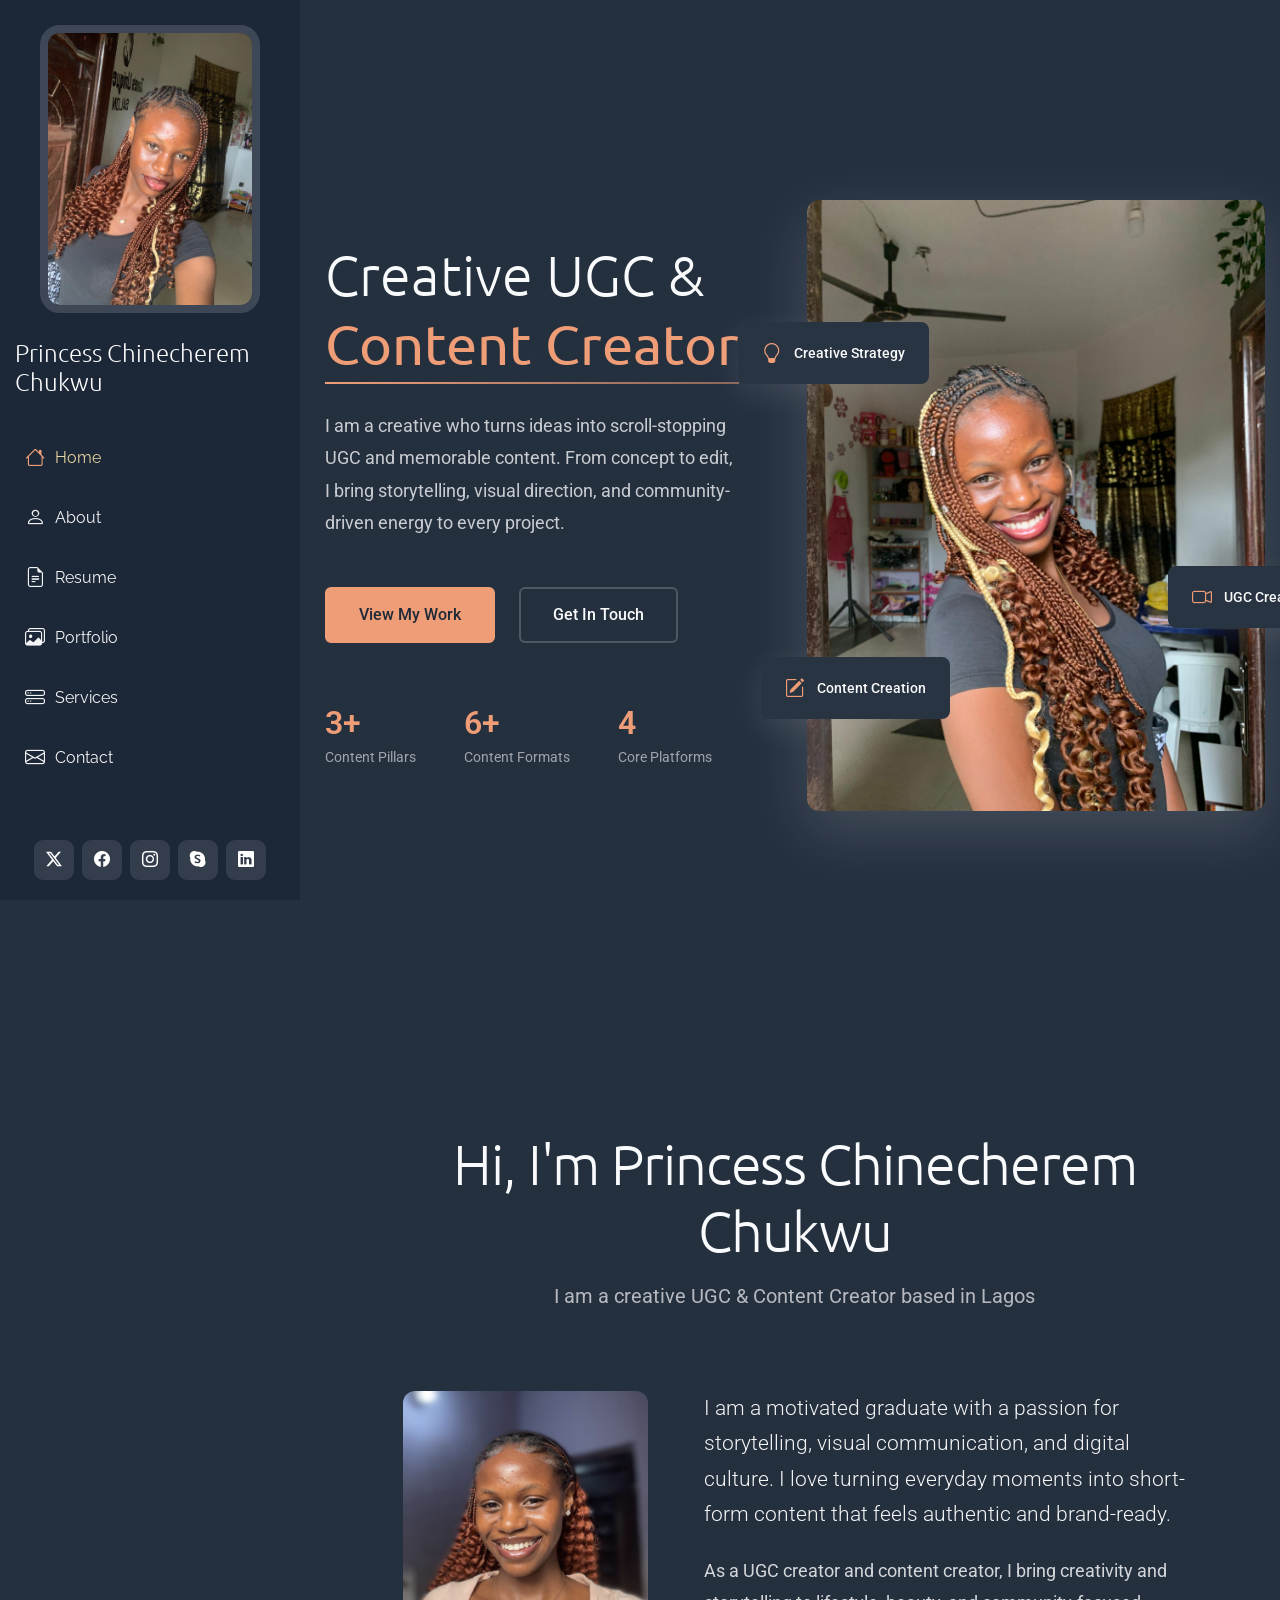
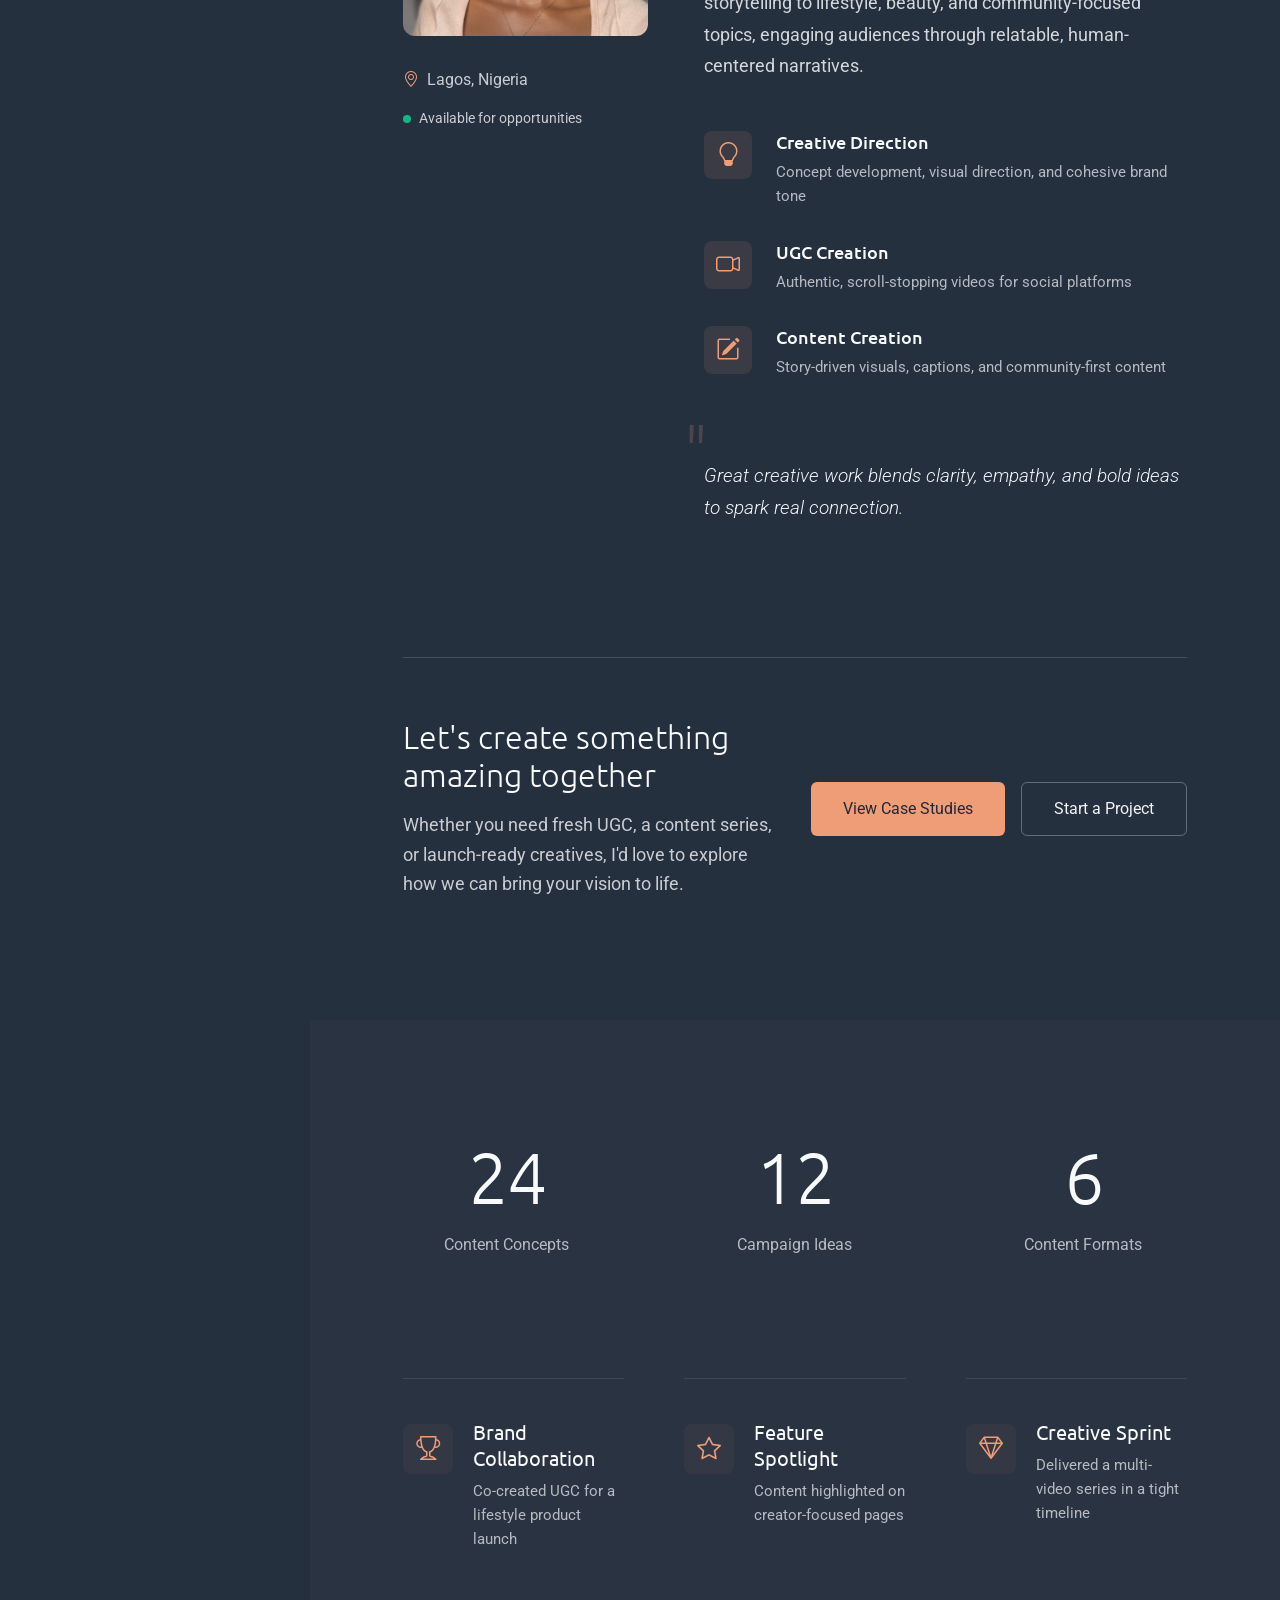
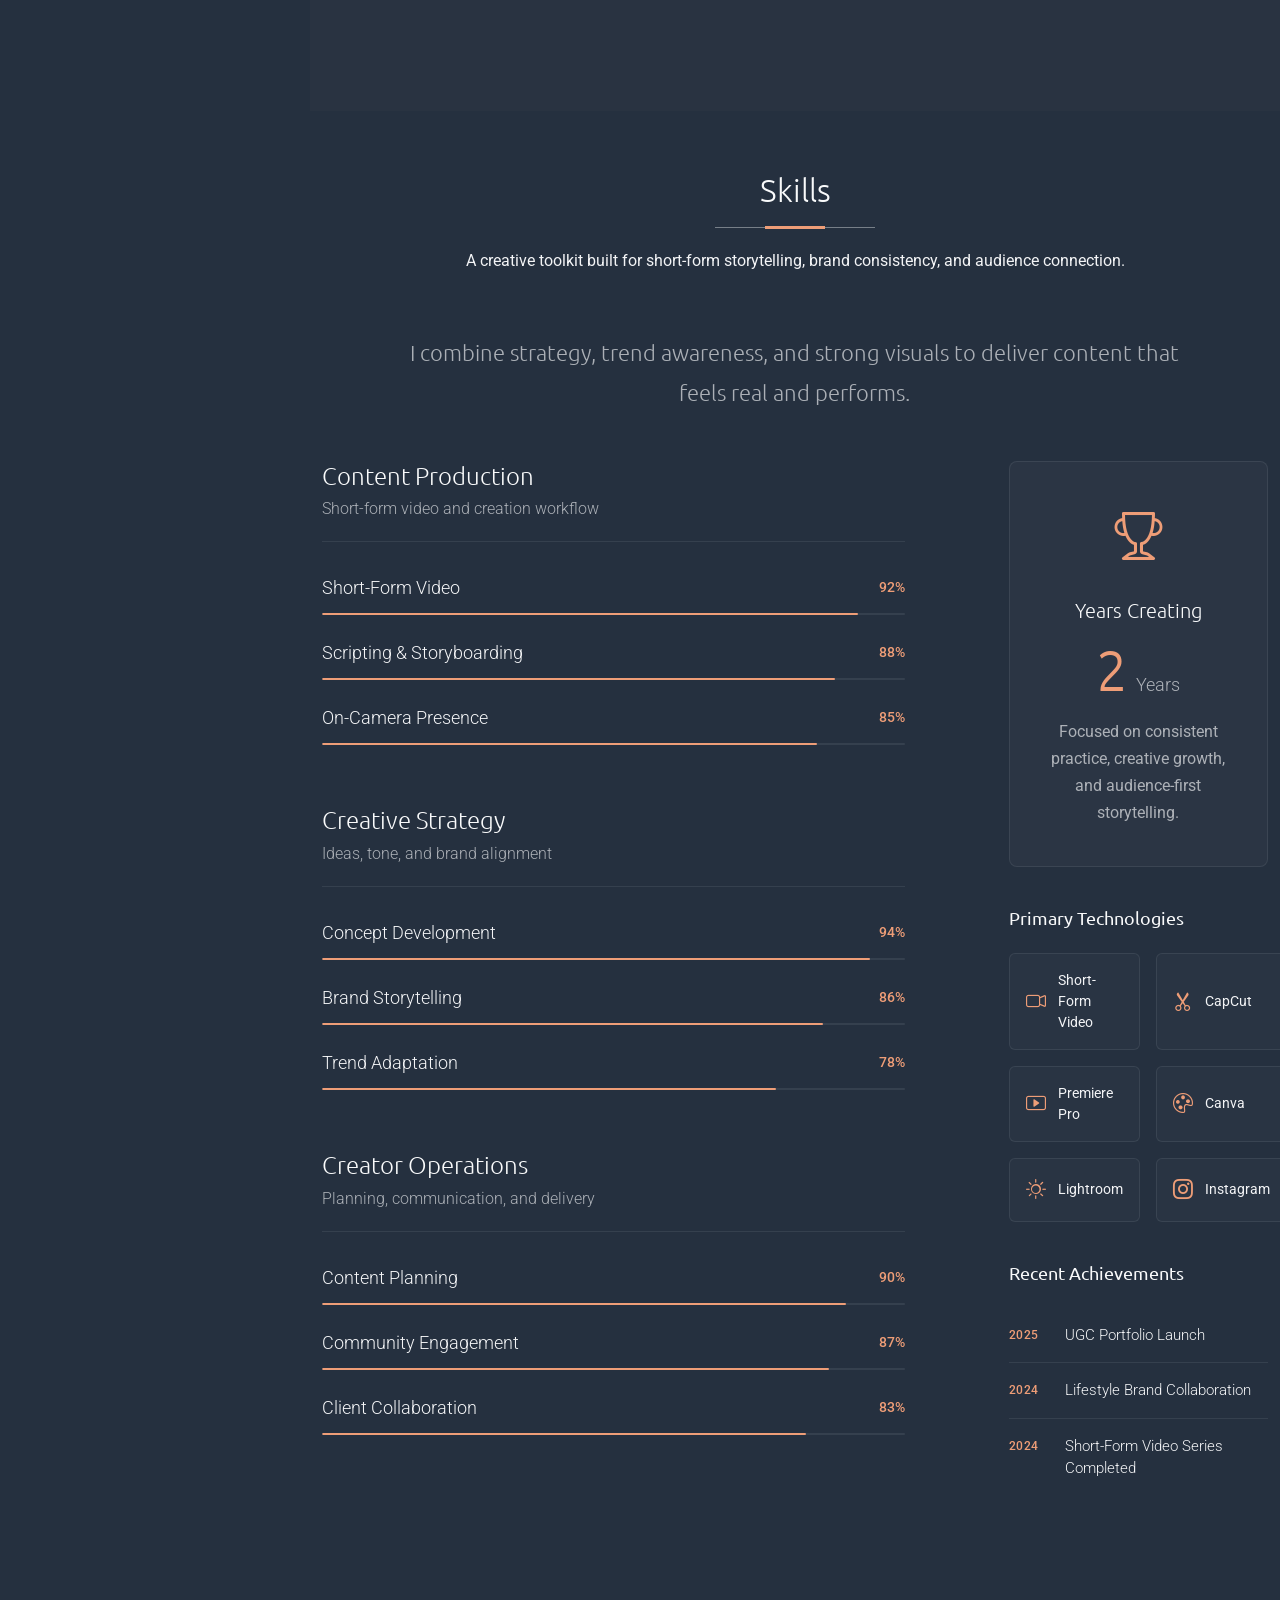
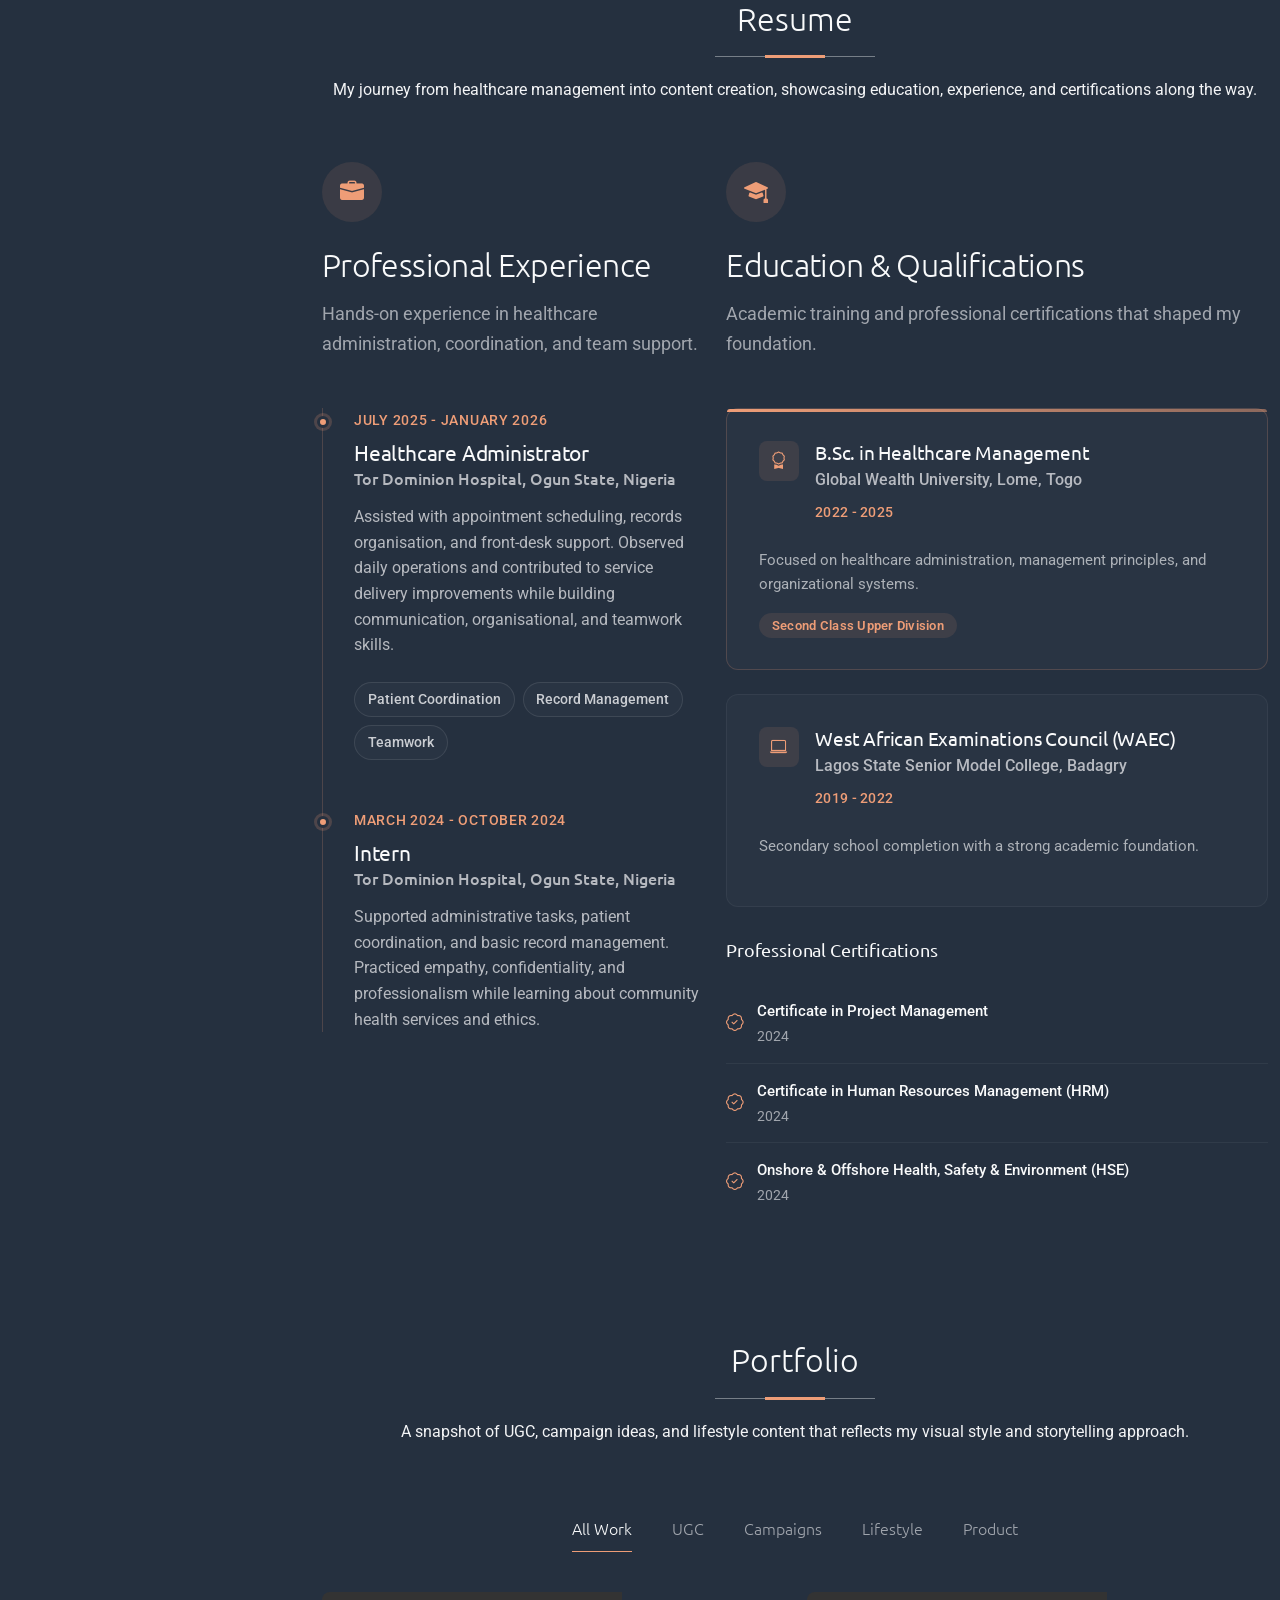
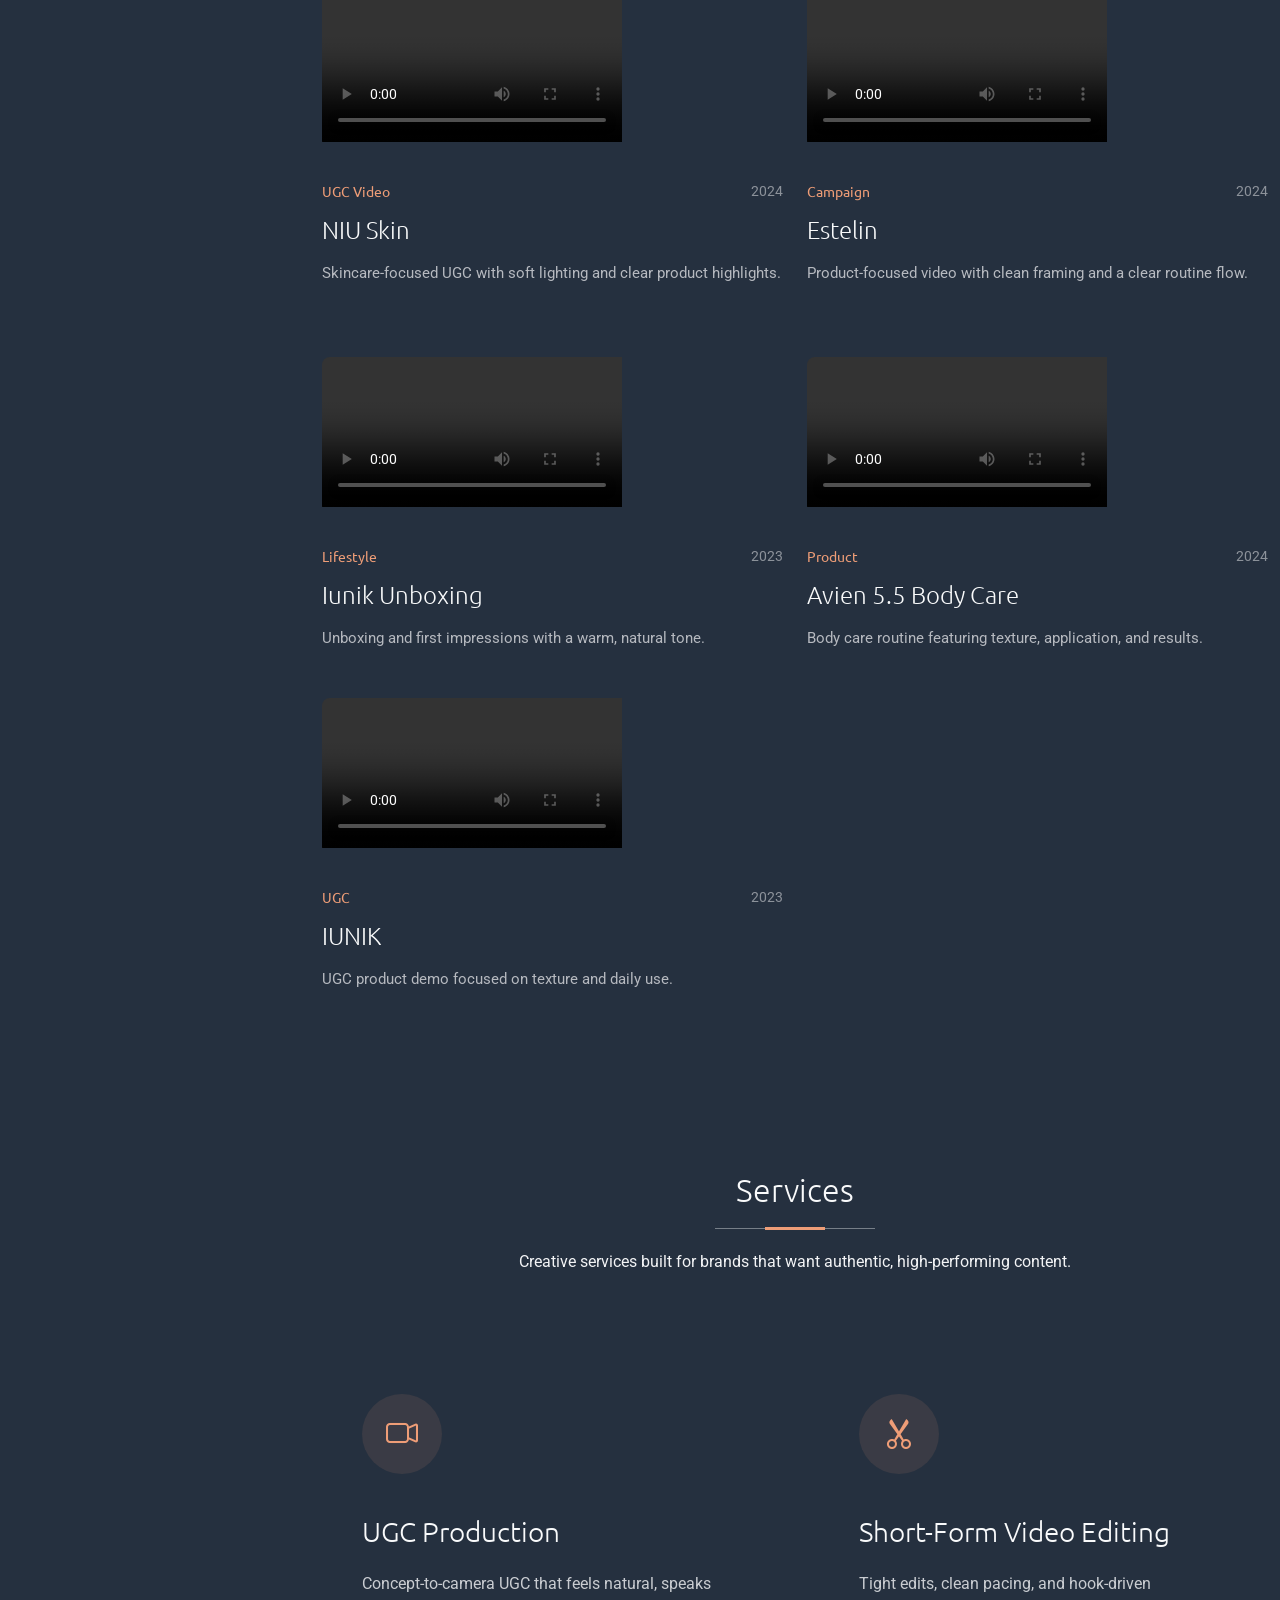
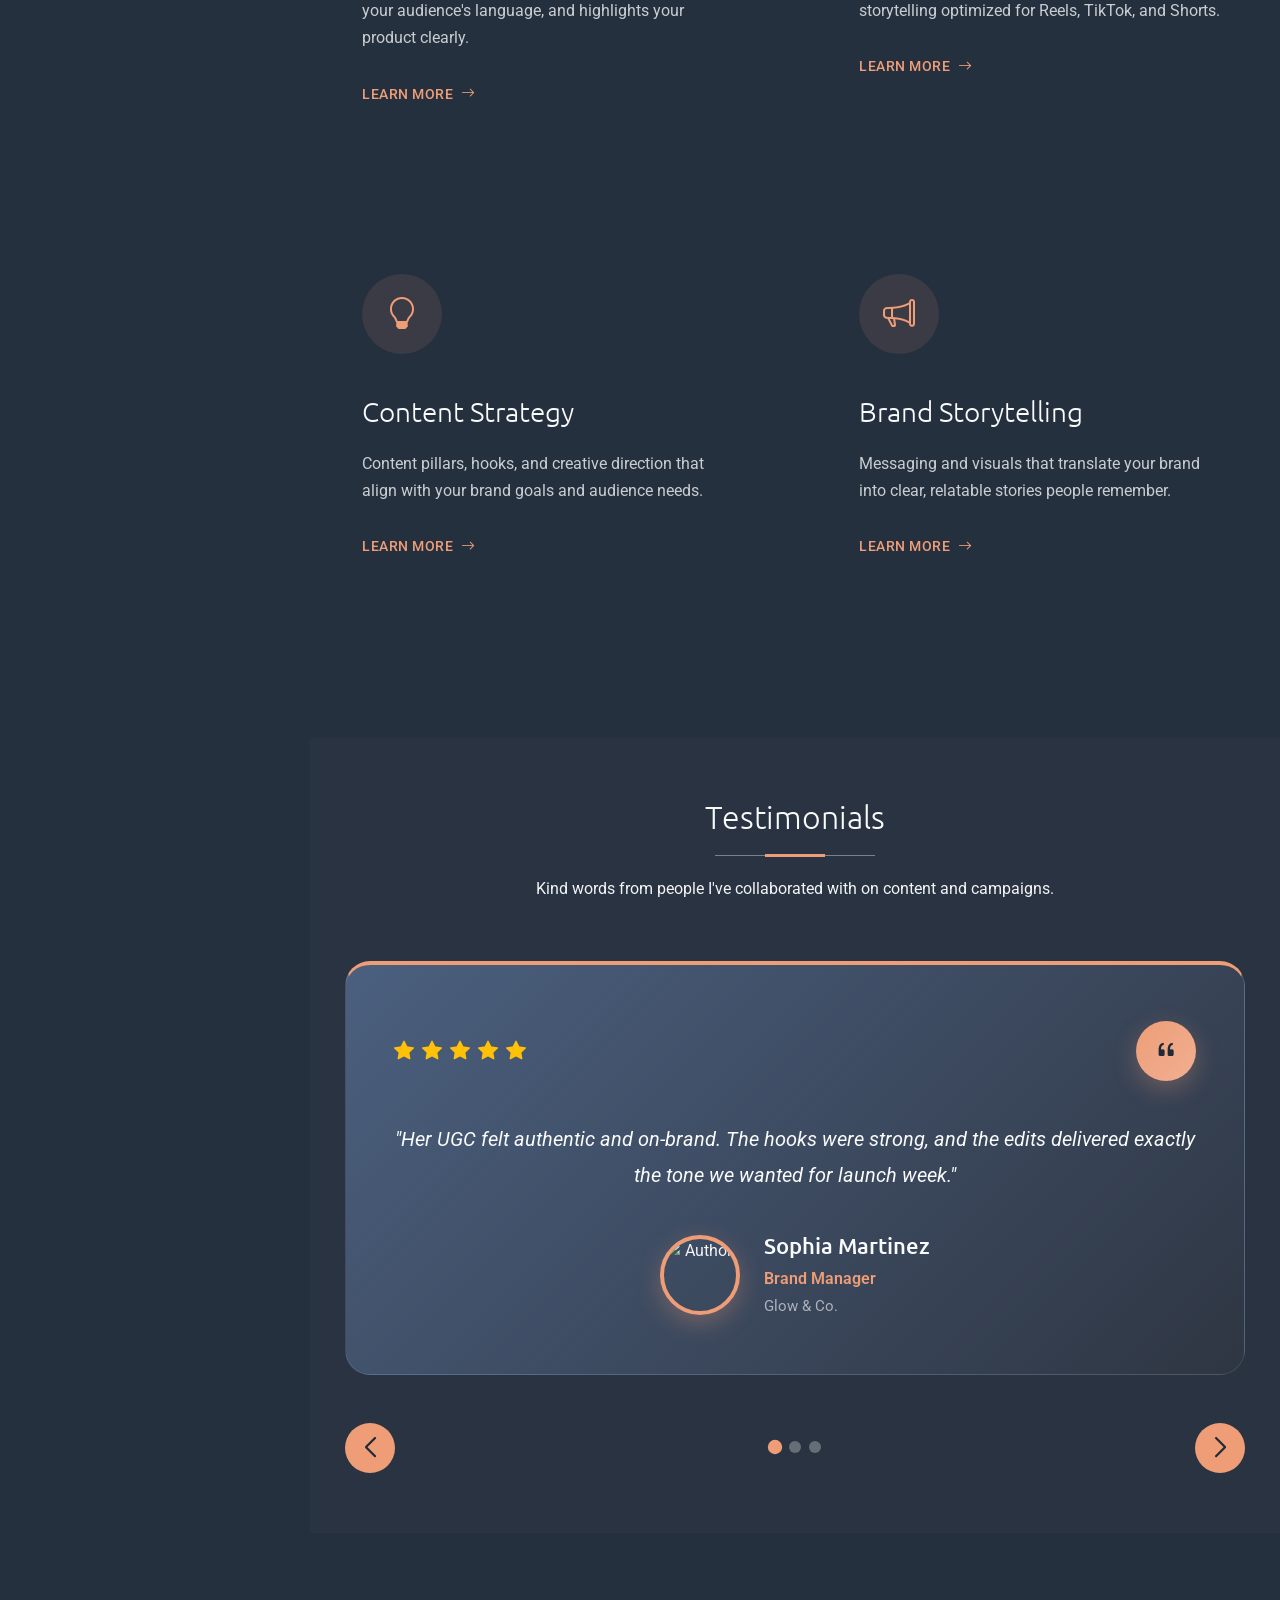
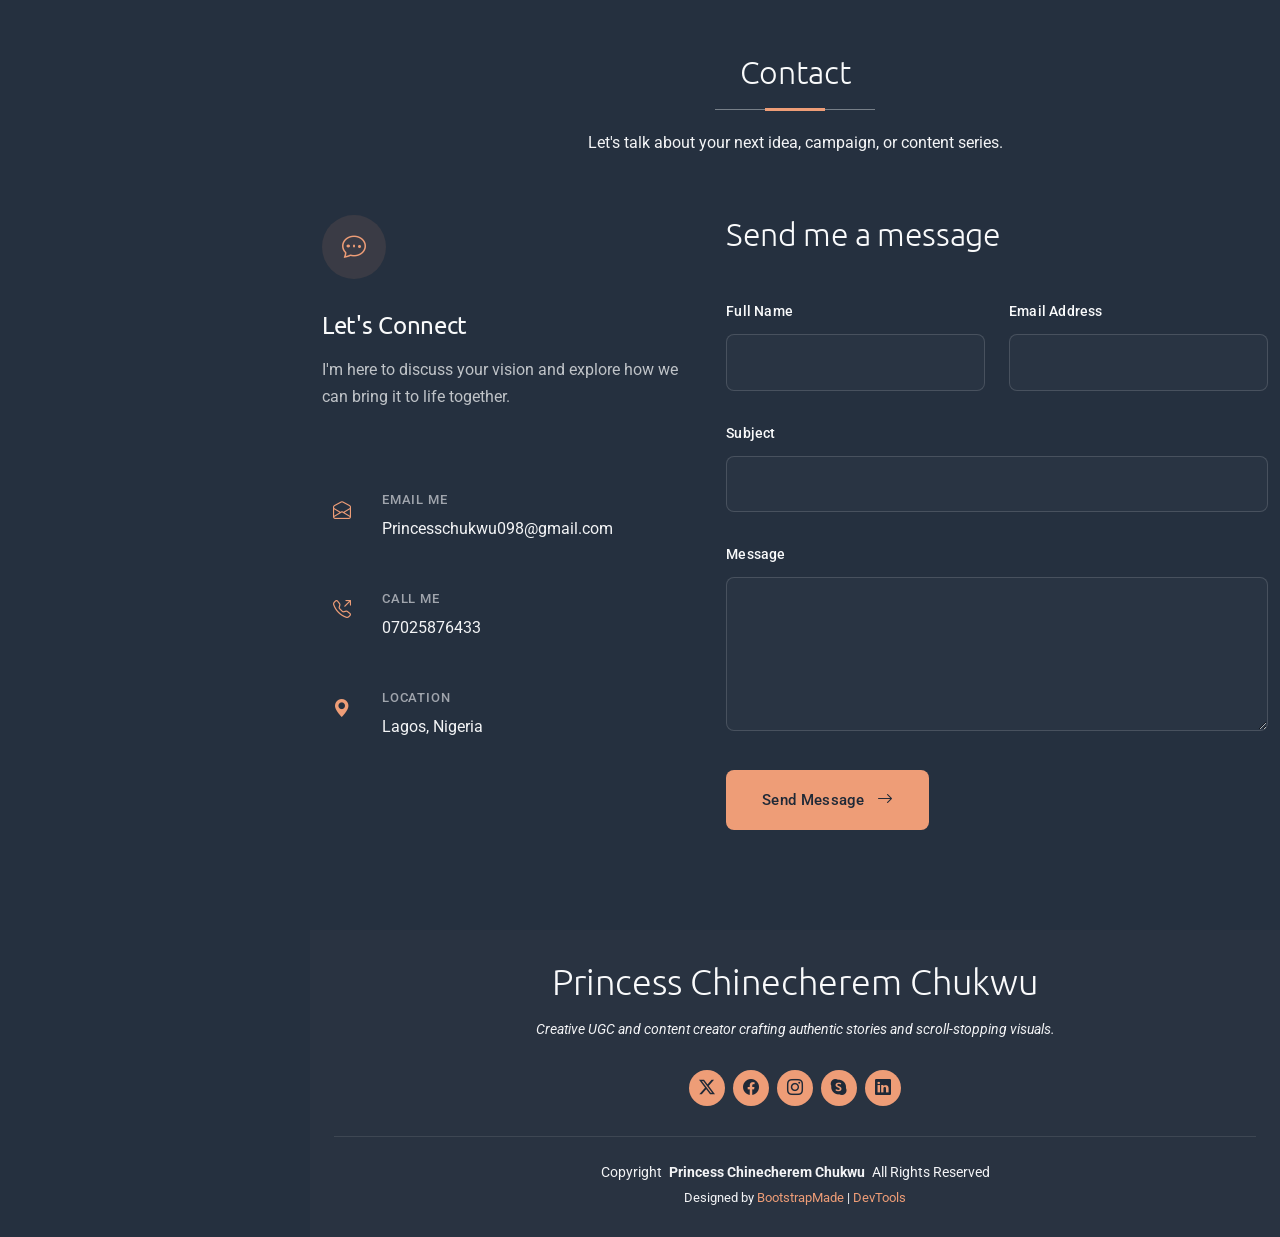
==== index.html @ 2ae80044 "init" ====
<!DOCTYPE html>
<html lang="en">

<head>
  <meta charset="utf-8">
  <meta content="width=device-width, initial-scale=1.0" name="viewport">
  <title>Princess Chinecherem Chukwu - Creative UGC & Content Creator</title>
  <meta name="description" content="Princess Chinecherem Chukwu is a creative UGC and content creator focused on storytelling, digital campaigns, and community engagement.">
  <meta name="keywords" content="UGC Creator, Content Creator, Creative, Princess Chinecherem Chukwu, Lagos Nigeria">

  <!-- Favicons -->
  <link href="assets/img/favicon.png" rel="icon">
  <link href="assets/img/apple-touch-icon.png" rel="apple-touch-icon">

  <!-- Fonts -->
  <link href="https://fonts.googleapis.com" rel="preconnect">
  <link href="https://fonts.gstatic.com" rel="preconnect" crossorigin>
  <link href="https://fonts.googleapis.com/css2?family=Roboto:ital,wght@0,100;0,300;0,400;0,500;0,700;0,900;1,100;1,300;1,400;1,500;1,700;1,900&family=Raleway:ital,wght@0,100;0,200;0,300;0,400;0,500;0,600;0,700;0,800;0,900;1,100;1,200;1,300;1,400;1,500;1,600;1,700;1,800;1,900&family=Ubuntu:ital,wght@0,300;0,400;0,500;0,700;1,300;1,400;1,500;1,700&display=swap" rel="stylesheet">

  <!-- Vendor CSS Files -->
  <link href="assets/vendor/bootstrap/css/bootstrap.min.css" rel="stylesheet">
  <link href="assets/vendor/bootstrap-icons/bootstrap-icons.css" rel="stylesheet">
  <link href="assets/vendor/aos/aos.css" rel="stylesheet">
  <link href="assets/vendor/glightbox/css/glightbox.min.css" rel="stylesheet">
  <link href="assets/vendor/swiper/swiper-bundle.min.css" rel="stylesheet">

  <!-- Main CSS File -->
  <link href="assets/css/main.css" rel="stylesheet">

  <!-- =======================================================
  * Template Name: MyPage
  * Template URL: https://bootstrapmade.com/mypage-bootstrap-personal-template/
  * Updated: Sep 20 2025 with Bootstrap v5.3.8
  * Author: BootstrapMade.com
  * License: https://bootstrapmade.com/license/
  ======================================================== -->
</head>

<body class="index-page">

  <header id="header" class="header dark-background d-flex flex-column justify-content-between">
    <i class="header-toggle d-xl-none bi bi-list"></i>

    <div class="header-top">
      <div class="profile-img">
        <img src="assets/img/profile/profile-square-14.webp" alt="" class="img-fluid">
      </div>

      <a href="index.html" class="logo d-flex align-items-center justify-content-center">
        <!-- Uncomment the line below if you also wish to use an image logo -->
        <!-- <img src="assets/img/logo.webp" alt=""> -->
        <h1 class="sitename">Princess Chinecherem Chukwu</h1>
      </a>

    </div>

    <nav id="navmenu" class="navmenu">
      <ul>
        <li><a href="#hero" class="active"><i class="bi bi-house navicon"></i>Home</a></li>
        <li><a href="#about"><i class="bi bi-person navicon"></i> About</a></li>
        <li><a href="#resume"><i class="bi bi-file-earmark-text navicon"></i> Resume</a></li>
        <li><a href="#portfolio"><i class="bi bi-images navicon"></i> Portfolio</a></li>
        <li><a href="#services"><i class="bi bi-hdd-stack navicon"></i> Services</a></li>
        <li><a href="#contact"><i class="bi bi-envelope navicon"></i> Contact</a></li>
      </ul>
    </nav>

    <div class="social-links text-center">
      <a href="#" class="twitter"><i class="bi bi-twitter-x"></i></a>
      <a href="#" class="facebook"><i class="bi bi-facebook"></i></a>
      <a href="#" class="instagram"><i class="bi bi-instagram"></i></a>
      <a href="#" class="google-plus"><i class="bi bi-skype"></i></a>
      <a href="#" class="linkedin"><i class="bi bi-linkedin"></i></a>
    </div>
  </header>

  <main class="main">

    <!-- Hero Section -->
    <section id="hero" class="hero section">

      <div class="container" data-aos="fade-up" data-aos-delay="100">

        <div class="row align-items-center">
          <div class="col-lg-6 order-2 order-lg-1">
            <div class="hero-content">
              <h1 data-aos="fade-up" data-aos-delay="200">
                Creative UGC &amp;
                <span class="accent-text">Content Creator</span>
              </h1>
              <p class="hero-description" data-aos="fade-up" data-aos-delay="300">
                I am a creative who turns ideas into scroll-stopping UGC and memorable content. From concept to edit, I bring storytelling, visual direction, and community-driven energy to every project.
              </p>
              <div class="hero-actions" data-aos="fade-up" data-aos-delay="400">
                <a href="#portfolio" class="btn-primary">View My Work</a>
                <a href="#contact" class="btn-secondary">Get In Touch</a>
              </div>
              <div class="hero-stats" data-aos="fade-up" data-aos-delay="500">
                <div class="stat-item">
                  <span class="stat-number">3+</span>
                  <span class="stat-label">Content Pillars</span>
                </div>
                <div class="stat-item">
                  <span class="stat-number">6+</span>
                  <span class="stat-label">Content Formats</span>
                </div>
                <div class="stat-item">
                  <span class="stat-number">4</span>
                  <span class="stat-label">Core Platforms</span>
                </div>
              </div>
            </div>
          </div>

          <div class="col-lg-6 order-1 order-lg-2">
            <div class="hero-image" data-aos="fade-up" data-aos-delay="300">
              <div class="image-wrapper">
                <img src="assets/img/profile/profile-square-13.webp" alt="Princess Chinecherem Chukwu portrait" class="img-fluid main-image">
                <div class="floating-card card-1" data-aos="fade-up" data-aos-delay="600">
                  <i class="bi bi-lightbulb"></i>
                  <span>Creative Strategy</span>
                </div>
                <div class="floating-card card-2" data-aos="fade-up" data-aos-delay="700">
                  <i class="bi bi-camera-video"></i>
                  <span>UGC Creation</span>
                </div>
                <div class="floating-card card-3" data-aos="fade-up" data-aos-delay="800">
                  <i class="bi bi-pencil-square"></i>
                  <span>Content Creation</span>
                </div>
              </div>
            </div>
          </div>
        </div>

      </div>

    </section><!-- /Hero Section -->

    <!-- About Section -->
    <section id="about" class="about section">

      <div class="container" data-aos="fade-up" data-aos-delay="100">

        <div class="row justify-content-center">
          <div class="col-lg-10">

            <div class="intro-header text-center" data-aos="fade-up" data-aos-delay="150">
              <h1>Hi, I'm Princess Chinecherem Chukwu</h1>
              <p class="subtitle">I am a creative UGC &amp; Content Creator based in Lagos</p>
            </div>

            <div class="main-content-wrapper">
              <div class="row align-items-start">

                <div class="col-lg-4" data-aos="fade-right" data-aos-delay="200">
                  <div class="profile-section">
                    <div class="profile-image-container">
                      <img src="assets/img/profile/profile-square-15.webp" class="img-fluid" alt="Princess Chinecherem Chukwu">
                    </div>
                    <div class="profile-meta">
                      <div class="location">
                        <i class="bi bi-geo-alt"></i>
                        <span>Lagos, Nigeria</span>
                      </div>
                      <div class="status">
                        <div class="status-indicator"></div>
                        <span>Available for opportunities</span>
                      </div>
                    </div>
                  </div>
                </div>

                <div class="col-lg-8" data-aos="fade-left" data-aos-delay="250">
                  <div class="content-area">

                    <div class="story-block">
                      <p class="lead-text">I am a motivated graduate with a passion for storytelling, visual communication, and digital culture. I love turning everyday moments into short-form content that feels authentic and brand-ready.</p>

                      <p>As a UGC creator and content creator, I bring creativity and storytelling to lifestyle, beauty, and community-focused topics, engaging audiences through relatable, human-centered narratives.</p>
                    </div>

                    <div class="expertise-grid">
                      <div class="expertise-item" data-aos="zoom-in" data-aos-delay="300">
                        <div class="expertise-icon">
                          <i class="bi bi-lightbulb"></i>
                        </div>
                        <div class="expertise-content">
                          <h4>Creative Direction</h4>
                          <p>Concept development, visual direction, and cohesive brand tone</p>
                        </div>
                      </div>

                      <div class="expertise-item" data-aos="zoom-in" data-aos-delay="350">
                        <div class="expertise-icon">
                          <i class="bi bi-camera-video"></i>
                        </div>
                        <div class="expertise-content">
                          <h4>UGC Creation</h4>
                          <p>Authentic, scroll-stopping videos for social platforms</p>
                        </div>
                      </div>

                      <div class="expertise-item" data-aos="zoom-in" data-aos-delay="400">
                        <div class="expertise-icon">
                          <i class="bi bi-pencil-square"></i>
                        </div>
                        <div class="expertise-content">
                          <h4>Content Creation</h4>
                          <p>Story-driven visuals, captions, and community-first content</p>
                        </div>
                      </div>
                    </div>

                    <div class="philosophy-quote" data-aos="fade-up" data-aos-delay="450">
                      <div class="quote-mark">"</div>
                      <p>Great creative work blends clarity, empathy, and bold ideas to spark real connection.</p>
                    </div>

                  </div>
                </div>

              </div>
            </div>

            <div class="bottom-section" data-aos="fade-up" data-aos-delay="500">
              <div class="row align-items-center">
                <div class="col-lg-6">
                  <div class="collaboration-text">
                    <h3>Let's create something amazing together</h3>
                    <p>Whether you need fresh UGC, a content series, or launch-ready creatives, I'd love to explore how we can bring your vision to life.</p>
                  </div>
                </div>
                <div class="col-lg-6">
                  <div class="action-buttons">
                    <a href="#portfolio" class="btn-custom primary">View Case Studies</a>
                    <a href="#contact" class="btn-custom secondary">Start a Project</a>
                  </div>
                </div>
              </div>
            </div>

          </div>
        </div>

      </div>

    </section><!-- /About Section -->

    <!-- Stats Section -->
    <section id="stats" class="stats section light-background">

      <div class="container" data-aos="fade-up" data-aos-delay="100">

        <div class="row justify-content-center">
          <div class="col-lg-10">

            <div class="stats-grid">
              <div class="stat-item" data-aos="fade-up" data-aos-delay="200">
                <div class="stat-number">
                  <span data-purecounter-start="0" data-purecounter-end="24" data-purecounter-duration="1" class="purecounter"></span>
                </div>
                <p class="stat-label">Content Concepts</p>
              </div>

              <div class="stat-item" data-aos="fade-up" data-aos-delay="300">
                <div class="stat-number">
                  <span data-purecounter-start="0" data-purecounter-end="12" data-purecounter-duration="1" class="purecounter"></span>
                </div>
                <p class="stat-label">Campaign Ideas</p>
              </div>

              <div class="stat-item" data-aos="fade-up" data-aos-delay="400">
                <div class="stat-number">
                  <span data-purecounter-start="0" data-purecounter-end="6" data-purecounter-duration="1" class="purecounter"></span>
                </div>
                <p class="stat-label">Content Formats</p>
              </div>
            </div>

            <div class="achievements-row" data-aos="fade-up" data-aos-delay="500">
              <div class="achievement">
                <div class="achievement-icon">
                  <i class="bi bi-trophy"></i>
                </div>
                <div class="achievement-content">
                  <h4>Brand Collaboration</h4>
                  <p>Co-created UGC for a lifestyle product launch</p>
                </div>
              </div>

              <div class="achievement">
                <div class="achievement-icon">
                  <i class="bi bi-star"></i>
                </div>
                <div class="achievement-content">
                  <h4>Feature Spotlight</h4>
                  <p>Content highlighted on creator-focused pages</p>
                </div>
              </div>

              <div class="achievement">
                <div class="achievement-icon">
                  <i class="bi bi-gem"></i>
                </div>
                <div class="achievement-content">
                  <h4>Creative Sprint</h4>
                  <p>Delivered a multi-video series in a tight timeline</p>
                </div>
              </div>
            </div>

          </div>
        </div>

      </div>

    </section><!-- /Stats Section -->

    <!-- Skills Section -->
    <section id="skills" class="skills section">

      <!-- Section Title -->
      <div class="container section-title" data-aos="fade-up">
        <h2>Skills</h2>
        <p>A creative toolkit built for short-form storytelling, brand consistency, and audience connection.</p>
      </div><!-- End Section Title -->

      <div class="container" data-aos="fade-up" data-aos-delay="100">

        <div class="row justify-content-center">
          <div class="col-lg-10">
            <div class="intro-content text-center mb-5" data-aos="fade-up" data-aos-delay="150">
              <p class="lead-text">I combine strategy, trend awareness, and strong visuals to deliver content that feels real and performs.</p>
            </div>
          </div>
        </div>

        <div class="row">
          <div class="col-lg-8">
            <div class="skills-container">

              <div class="skill-category skills-animation" data-aos="fade-up" data-aos-delay="200">
                <div class="category-header">
                  <h3 class="category-title">Content Production</h3>
                  <p class="category-subtitle">Short-form video and creation workflow</p>
                </div>
                <div class="skills-list">
                  <div class="skill-row">
                    <div class="skill-info">
                      <span class="skill-name">Short-Form Video</span>
                      <span class="skill-percentage">92%</span>
                    </div>
                    <div class="progress">
                      <div class="progress-bar" role="progressbar" aria-valuenow="92" aria-valuemin="0" aria-valuemax="100"></div>
                    </div>
                  </div>
                  <div class="skill-row">
                    <div class="skill-info">
                      <span class="skill-name">Scripting &amp; Storyboarding</span>
                      <span class="skill-percentage">88%</span>
                    </div>
                    <div class="progress">
                      <div class="progress-bar" role="progressbar" aria-valuenow="88" aria-valuemin="0" aria-valuemax="100"></div>
                    </div>
                  </div>
                  <div class="skill-row">
                    <div class="skill-info">
                      <span class="skill-name">On-Camera Presence</span>
                      <span class="skill-percentage">85%</span>
                    </div>
                    <div class="progress">
                      <div class="progress-bar" role="progressbar" aria-valuenow="85" aria-valuemin="0" aria-valuemax="100"></div>
                    </div>
                  </div>
                </div>
              </div>

              <div class="skill-category skills-animation" data-aos="fade-up" data-aos-delay="250">
                <div class="category-header">
                  <h3 class="category-title">Creative Strategy</h3>
                  <p class="category-subtitle">Ideas, tone, and brand alignment</p>
                </div>
                <div class="skills-list">
                  <div class="skill-row">
                    <div class="skill-info">
                      <span class="skill-name">Concept Development</span>
                      <span class="skill-percentage">94%</span>
                    </div>
                    <div class="progress">
                      <div class="progress-bar" role="progressbar" aria-valuenow="94" aria-valuemin="0" aria-valuemax="100"></div>
                    </div>
                  </div>
                  <div class="skill-row">
                    <div class="skill-info">
                      <span class="skill-name">Brand Storytelling</span>
                      <span class="skill-percentage">86%</span>
                    </div>
                    <div class="progress">
                      <div class="progress-bar" role="progressbar" aria-valuenow="86" aria-valuemin="0" aria-valuemax="100"></div>
                    </div>
                  </div>
                  <div class="skill-row">
                    <div class="skill-info">
                      <span class="skill-name">Trend Adaptation</span>
                      <span class="skill-percentage">78%</span>
                    </div>
                    <div class="progress">
                      <div class="progress-bar" role="progressbar" aria-valuenow="78" aria-valuemin="0" aria-valuemax="100"></div>
                    </div>
                  </div>
                </div>
              </div>

              <div class="skill-category skills-animation" data-aos="fade-up" data-aos-delay="300">
                <div class="category-header">
                  <h3 class="category-title">Creator Operations</h3>
                  <p class="category-subtitle">Planning, communication, and delivery</p>
                </div>
                <div class="skills-list">
                  <div class="skill-row">
                    <div class="skill-info">
                      <span class="skill-name">Content Planning</span>
                      <span class="skill-percentage">90%</span>
                    </div>
                    <div class="progress">
                      <div class="progress-bar" role="progressbar" aria-valuenow="90" aria-valuemin="0" aria-valuemax="100"></div>
                    </div>
                  </div>
                  <div class="skill-row">
                    <div class="skill-info">
                      <span class="skill-name">Community Engagement</span>
                      <span class="skill-percentage">87%</span>
                    </div>
                    <div class="progress">
                      <div class="progress-bar" role="progressbar" aria-valuenow="87" aria-valuemin="0" aria-valuemax="100"></div>
                    </div>
                  </div>
                  <div class="skill-row">
                    <div class="skill-info">
                      <span class="skill-name">Client Collaboration</span>
                      <span class="skill-percentage">83%</span>
                    </div>
                    <div class="progress">
                      <div class="progress-bar" role="progressbar" aria-valuenow="83" aria-valuemin="0" aria-valuemax="100"></div>
                    </div>
                  </div>
                </div>
              </div>

            </div>
          </div>

          <div class="col-lg-4">
            <div class="skills-sidebar">

              <div class="expertise-highlight" data-aos="fade-up" data-aos-delay="350">
                <div class="highlight-icon">
                  <i class="bi bi-trophy"></i>
                </div>
                <h4 class="highlight-title">Years Creating</h4>
                <div class="experience-number">
                  <span data-purecounter-start="0" data-purecounter-end="2" data-purecounter-duration="1" class="purecounter"></span>
                  <span class="experience-label">Years</span>
                </div>
                <p class="highlight-description">Focused on consistent practice, creative growth, and audience-first storytelling.</p>
              </div>

              <div class="technologies-section" data-aos="fade-up" data-aos-delay="400">
                <h5 class="tech-title">Primary Technologies</h5>
                <div class="tech-stack">
                  <div class="tech-item">
                    <i class="bi bi-camera-video"></i>
                    <span>Short-Form Video</span>
                  </div>
                  <div class="tech-item">
                    <i class="bi bi-scissors"></i>
                    <span>CapCut</span>
                  </div>
                  <div class="tech-item">
                    <i class="bi bi-play-btn"></i>
                    <span>Premiere Pro</span>
                  </div>
                  <div class="tech-item">
                    <i class="bi bi-palette"></i>
                    <span>Canva</span>
                  </div>
                  <div class="tech-item">
                    <i class="bi bi-brightness-high"></i>
                    <span>Lightroom</span>
                  </div>
                  <div class="tech-item">
                    <i class="bi bi-instagram"></i>
                    <span>Instagram</span>
                  </div>
                </div>
              </div>

              <div class="achievements-section" data-aos="fade-up" data-aos-delay="450">
                <h5 class="achievements-title">Recent Achievements</h5>
                <div class="achievement-list">
                  <div class="achievement-item">
                    <div class="achievement-date">2025</div>
                    <div class="achievement-text">UGC Portfolio Launch</div>
                  </div>
                  <div class="achievement-item">
                    <div class="achievement-date">2024</div>
                    <div class="achievement-text">Lifestyle Brand Collaboration</div>
                  </div>
                  <div class="achievement-item">
                    <div class="achievement-date">2024</div>
                    <div class="achievement-text">Short-Form Video Series Completed</div>
                  </div>
                </div>
              </div>

            </div>
          </div>
        </div>

      </div>

    </section><!-- /Skills Section -->

    <!-- Resume Section -->
    <section id="resume" class="resume section">

      <!-- Section Title -->
      <div class="container section-title" data-aos="fade-up">
        <h2>Resume</h2>
        <p>My journey from healthcare management into content creation, showcasing education, experience, and certifications along the way.</p>
      </div><!-- End Section Title -->

      <div class="container" data-aos="fade-up" data-aos-delay="100">

        <div class="row align-items-start">
          <div class="col-lg-5" data-aos="fade-right" data-aos-delay="200">
            <div class="professional-journey">
              <div class="section-intro">
                <div class="icon-wrapper">
                  <i class="bi bi-briefcase-fill"></i>
                </div>
                <h2>Professional Experience</h2>
                <p>Hands-on experience in healthcare administration, coordination, and team support.</p>
              </div>

              <div class="experience-timeline">
                <div class="timeline-item" data-aos="fade-up" data-aos-delay="300">
                  <div class="timeline-dot"></div>
                  <div class="timeline-content">
                    <div class="position-meta">
                      <span class="timeline-year">July 2025 - January 2026</span>
                    </div>
                    <h3>Healthcare Administrator</h3>
                    <h4>Tor Dominion Hospital, Ogun State, Nigeria</h4>
                    <p>Assisted with appointment scheduling, records organisation, and front-desk support. Observed daily operations and contributed to service delivery improvements while building communication, organisational, and teamwork skills.</p>
                    <div class="key-achievements">
                      <span class="achievement-tag">Patient Coordination</span>
                      <span class="achievement-tag">Record Management</span>
                      <span class="achievement-tag">Teamwork</span>
                    </div>
                  </div>
                </div>

                <div class="timeline-item" data-aos="fade-up" data-aos-delay="350">
                  <div class="timeline-dot"></div>
                  <div class="timeline-content">
                    <div class="position-meta">
                      <span class="timeline-year">March 2024 - October 2024</span>
                    </div>
                    <h3>Intern</h3>
                    <h4>Tor Dominion Hospital, Ogun State, Nigeria</h4>
                    <p>Supported administrative tasks, patient coordination, and basic record management. Practiced empathy, confidentiality, and professionalism while learning about community health services and ethics.</p>
                  </div>
                </div>
              </div>
            </div>
          </div>

          <div class="col-lg-7" data-aos="fade-left" data-aos-delay="200">
            <div class="education-skills">
              <div class="section-intro">
                <div class="icon-wrapper">
                  <i class="bi bi-mortarboard-fill"></i>
                </div>
                <h2>Education &amp; Qualifications</h2>
                <p>Academic training and professional certifications that shaped my foundation.</p>
              </div>

              <div class="education-grid">
                <div class="education-card primary" data-aos="zoom-in" data-aos-delay="300">
                  <div class="education-header">
                    <div class="degree-icon">
                      <i class="bi bi-award"></i>
                    </div>
                    <div class="degree-info">
                      <h3>B.Sc. in Healthcare Management</h3>
                      <p class="institution">Global Wealth University, Lome, Togo</p>
                      <span class="graduation-year">2022 - 2025</span>
                    </div>
                  </div>
                  <div class="education-details">
                    <p>Focused on healthcare administration, management principles, and organizational systems.</p>
                    <div class="honors">
                      <span class="honor-badge">Second Class Upper Division</span>
                    </div>
                  </div>
                </div>

                <div class="education-card" data-aos="zoom-in" data-aos-delay="350">
                  <div class="education-header">
                    <div class="degree-icon">
                      <i class="bi bi-laptop"></i>
                    </div>
                    <div class="degree-info">
                      <h3>West African Examinations Council (WAEC)</h3>
                      <p class="institution">Lagos State Senior Model College, Badagry</p>
                      <span class="graduation-year">2019 - 2022</span>
                    </div>
                  </div>
                  <div class="education-details">
                    <p>Secondary school completion with a strong academic foundation.</p>
                  </div>
                </div>

                <div class="certification-section" data-aos="fade-up" data-aos-delay="400">
                  <h4>Professional Certifications</h4>
                  <div class="certifications">
                    <div class="cert-item">
                      <i class="bi bi-patch-check"></i>
                      <div class="cert-details">
                        <span class="cert-name">Certificate in Project Management</span>
                        <span class="cert-provider">2024</span>
                      </div>
                    </div>
                    <div class="cert-item">
                      <i class="bi bi-patch-check"></i>
                      <div class="cert-details">
                        <span class="cert-name">Certificate in Human Resources Management (HRM)</span>
                        <span class="cert-provider">2024</span>
                      </div>
                    </div>
                    <div class="cert-item">
                      <i class="bi bi-patch-check"></i>
                      <div class="cert-details">
                        <span class="cert-name">Onshore &amp; Offshore Health, Safety &amp; Environment (HSE)</span>
                        <span class="cert-provider">2024</span>
                      </div>
                    </div>
                  </div>
                </div>
              </div>
            </div>
          </div>
        </div>

      </div>

    </section><!-- /Resume Section -->

    <!-- Portfolio Section -->
    <section id="portfolio" class="portfolio section">

      <!-- Section Title -->
      <div class="container section-title" data-aos="fade-up">
        <h2>Portfolio</h2>
        <p>A snapshot of UGC, campaign ideas, and lifestyle content that reflects my visual style and storytelling approach.</p>
      </div><!-- End Section Title -->

      <div class="container" data-aos="fade-up" data-aos-delay="100">

        <div class="isotope-layout" data-default-filter="*" data-layout="masonry" data-sort="original-order">

          <div class="filters-wrapper" data-aos="fade-up" data-aos-delay="200">
            <ul class="portfolio-filters isotope-filters">
              <li data-filter="*" class="filter-active">All Work</li>
              <li data-filter=".filter-ugc">UGC</li>
              <li data-filter=".filter-campaigns">Campaigns</li>
              <li data-filter=".filter-lifestyle">Lifestyle</li>
              <li data-filter=".filter-product">Product</li>
            </ul>
          </div>

          <div class="row gy-5 portfolio-container isotope-container" data-aos="fade-up" data-aos-delay="300">

            <div class="col-lg-6 portfolio-item isotope-item filter-ugc">
              <div class="portfolio-card">
                <div class="portfolio-image">
                  <video class="img-fluid" controls preload="metadata" playsinline aria-label="NIU Skin video">
                    <source src="assets/vidoes/IMG_6123.MP4" type="video/mp4">
                    Your browser does not support the video tag.
                  </video>
                  <div class="portfolio-overlay">
                    <div class="portfolio-actions">
                      <a href="assets/vidoes/IMG_6123.MP4" class="glightbox action-btn preview-btn" data-type="video" title="NIU Skin"><i class="bi bi-eye"></i></a>
                      <a href="portfolio-details.html" class="action-btn details-btn" title="View Project"><i class="bi bi-arrow-up-right"></i></a>
                    </div>
                  </div>
                </div>
                <div class="portfolio-content">
                  <div class="portfolio-meta">
                    <span class="portfolio-category">UGC Video</span>
                    <span class="portfolio-year">2024</span>
                  </div>
                  <h3 class="portfolio-title">NIU Skin</h3>
                  <p class="portfolio-description">Skincare-focused UGC with soft lighting and clear product highlights.</p>
                </div>
              </div>
            </div><!-- End Portfolio Item -->

            <div class="col-lg-6 portfolio-item isotope-item filter-campaigns">
              <div class="portfolio-card">
                <div class="portfolio-image">
                  <video class="img-fluid" controls preload="metadata" playsinline aria-label="Estelin video">
                    <source src="assets/vidoes/IMG_6124.MP4" type="video/mp4">
                    Your browser does not support the video tag.
                  </video>
                  <div class="portfolio-overlay">
                    <div class="portfolio-actions">
                      <a href="assets/vidoes/IMG_6124.MP4" class="glightbox action-btn preview-btn" data-type="video" title="Estelin"><i class="bi bi-eye"></i></a>
                      <a href="portfolio-details.html" class="action-btn details-btn" title="View Project"><i class="bi bi-arrow-up-right"></i></a>
                    </div>
                  </div>
                </div>
                <div class="portfolio-content">
                  <div class="portfolio-meta">
                    <span class="portfolio-category">Campaign</span>
                    <span class="portfolio-year">2024</span>
                  </div>
                  <h3 class="portfolio-title">Estelin</h3>
                  <p class="portfolio-description">Product-focused video with clean framing and a clear routine flow.</p>
                </div>
              </div>
            </div><!-- End Portfolio Item -->

            <div class="col-lg-6 portfolio-item isotope-item filter-lifestyle">
              <div class="portfolio-card">
                <div class="portfolio-image">
                  <video class="img-fluid" controls preload="metadata" playsinline aria-label="Iunik Unboxing video">
                    <source src="assets/vidoes/IMG_6125.MP4" type="video/mp4">
                    Your browser does not support the video tag.
                  </video>
                  <div class="portfolio-overlay">
                    <div class="portfolio-actions">
                      <a href="assets/vidoes/IMG_6125.MP4" class="glightbox action-btn preview-btn" data-type="video" title="Iunik Unboxing"><i class="bi bi-eye"></i></a>
                      <a href="portfolio-details.html" class="action-btn details-btn" title="View Project"><i class="bi bi-arrow-up-right"></i></a>
                    </div>
                  </div>
                </div>
                <div class="portfolio-content">
                  <div class="portfolio-meta">
                    <span class="portfolio-category">Lifestyle</span>
                    <span class="portfolio-year">2023</span>
                  </div>
                  <h3 class="portfolio-title">Iunik Unboxing</h3>
                  <p class="portfolio-description">Unboxing and first impressions with a warm, natural tone.</p>
                </div>
              </div>
            </div><!-- End Portfolio Item -->

            <div class="col-lg-6 portfolio-item isotope-item filter-product">
              <div class="portfolio-card">
                <div class="portfolio-image">
                  <video class="img-fluid" controls preload="metadata" playsinline aria-label="Avien 5.5 Body Care video">
                    <source src="assets/vidoes/IMG_6131.MP4" type="video/mp4">
                    Your browser does not support the video tag.
                  </video>
                  <div class="portfolio-overlay">
                    <div class="portfolio-actions">
                      <a href="assets/vidoes/IMG_6131.MP4" class="glightbox action-btn preview-btn" data-type="video" title="Avien 5.5 Body Care"><i class="bi bi-eye"></i></a>
                      <a href="portfolio-details.html" class="action-btn details-btn" title="View Project"><i class="bi bi-arrow-up-right"></i></a>
                    </div>
                  </div>
                </div>
                <div class="portfolio-content">
                  <div class="portfolio-meta">
                    <span class="portfolio-category">Product</span>
                    <span class="portfolio-year">2024</span>
                  </div>
                  <h3 class="portfolio-title">Avien 5.5 Body Care</h3>
                  <p class="portfolio-description">Body care routine featuring texture, application, and results.</p>
                </div>
              </div>
            </div><!-- End Portfolio Item -->

            <div class="col-lg-6 portfolio-item isotope-item filter-ugc">
              <div class="portfolio-card">
                <div class="portfolio-image">
                  <video class="img-fluid" controls preload="metadata" playsinline aria-label="IUNIK video">
                    <source src="assets/vidoes/IMG_6130.MP4" type="video/mp4">
                    Your browser does not support the video tag.
                  </video>
                  <div class="portfolio-overlay">
                    <div class="portfolio-actions">
                      <a href="assets/vidoes/IMG_6130.MP4" class="glightbox action-btn preview-btn" data-type="video" title="IUNIK"><i class="bi bi-eye"></i></a>
                      <a href="portfolio-details.html" class="action-btn details-btn" title="View Project"><i class="bi bi-arrow-up-right"></i></a>
                    </div>
                  </div>
                </div>
                <div class="portfolio-content">
                  <div class="portfolio-meta">
                    <span class="portfolio-category">UGC</span>
                    <span class="portfolio-year">2023</span>
                  </div>
                  <h3 class="portfolio-title">IUNIK</h3>
                  <p class="portfolio-description">UGC product demo focused on texture and daily use.</p>
                </div>
              </div>
            </div><!-- End Portfolio Item -->

      

          </div><!-- End Portfolio Container -->

        </div>

      </div>

    </section><!-- /Portfolio Section -->

    <!-- Services Section -->
    <section id="services" class="services section">

      <!-- Section Title -->
      <div class="container section-title" data-aos="fade-up">
        <h2>Services</h2>
        <p>Creative services built for brands that want authentic, high-performing content.</p>
      </div><!-- End Section Title -->

      <div class="container" data-aos="fade-up" data-aos-delay="100">

        <div class="row g-5">

          <div class="col-lg-6" data-aos="fade-right" data-aos-delay="200">
            <div class="service-item">
              <div class="service-icon">
                <i class="bi bi-camera-video"></i>
              </div>
              <div class="service-content">
                <h3><a href="service-details.html">UGC Production</a></h3>
                <p>Concept-to-camera UGC that feels natural, speaks your audience's language, and highlights your product clearly.</p>
                <a href="service-details.html" class="read-more">
                  <span>Learn More</span>
                  <i class="bi bi-arrow-right"></i>
                </a>
              </div>
            </div>
          </div>

          <div class="col-lg-6" data-aos="fade-left" data-aos-delay="250">
            <div class="service-item">
              <div class="service-icon">
                <i class="bi bi-scissors"></i>
              </div>
              <div class="service-content">
                <h3><a href="service-details.html">Short-Form Video Editing</a></h3>
                <p>Tight edits, clean pacing, and hook-driven storytelling optimized for Reels, TikTok, and Shorts.</p>
                <a href="service-details.html" class="read-more">
                  <span>Learn More</span>
                  <i class="bi bi-arrow-right"></i>
                </a>
              </div>
            </div>
          </div>

          <div class="col-lg-6" data-aos="fade-right" data-aos-delay="300">
            <div class="service-item">
              <div class="service-icon">
                <i class="bi bi-lightbulb"></i>
              </div>
              <div class="service-content">
                <h3><a href="service-details.html">Content Strategy</a></h3>
                <p>Content pillars, hooks, and creative direction that align with your brand goals and audience needs.</p>
                <a href="service-details.html" class="read-more">
                  <span>Learn More</span>
                  <i class="bi bi-arrow-right"></i>
                </a>
              </div>
            </div>
          </div>

          <div class="col-lg-6" data-aos="fade-left" data-aos-delay="350">
            <div class="service-item">
              <div class="service-icon">
                <i class="bi bi-megaphone"></i>
              </div>
              <div class="service-content">
                <h3><a href="service-details.html">Brand Storytelling</a></h3>
                <p>Messaging and visuals that translate your brand into clear, relatable stories people remember.</p>
                <a href="service-details.html" class="read-more">
                  <span>Learn More</span>
                  <i class="bi bi-arrow-right"></i>
                </a>
              </div>
            </div>
          </div>

        </div>

      </div>

    </section><!-- /Services Section -->

    <!-- Testimonials Section -->
    <section id="testimonials" class="testimonials section light-background">

      <!-- Section Title -->
      <div class="container section-title" data-aos="fade-up">
        <h2>Testimonials</h2>
        <p>Kind words from people I've collaborated with on content and campaigns.</p>
      </div><!-- End Section Title -->

      <div class="container" data-aos="fade-up" data-aos-delay="100">

        <div class="testimonials-slider swiper init-swiper">
          <script type="application/json" class="swiper-config">
            {
              "loop": true,
              "speed": 600,
              "autoplay": {
                "delay": 5000
              },
              "slidesPerView": 1,
              "spaceBetween": 30,
              "pagination": {
                "el": ".swiper-pagination",
                "type": "bullets",
                "clickable": true
              },
              "navigation": {
                "nextEl": ".swiper-button-next",
                "prevEl": ".swiper-button-prev"
              }
            }
          </script>
          <div class="swiper-wrapper">

            <div class="swiper-slide">
              <div class="testimonial-slide" data-aos="fade-up" data-aos-delay="200">
                <div class="testimonial-header">
                  <div class="stars-rating">
                    <i class="bi bi-star-fill"></i>
                    <i class="bi bi-star-fill"></i>
                    <i class="bi bi-star-fill"></i>
                    <i class="bi bi-star-fill"></i>
                    <i class="bi bi-star-fill"></i>
                  </div>
                  <div class="quote-icon">
                    <i class="bi bi-quote"></i>
                  </div>
                </div>
                <div class="testimonial-body">
                  <p>"Her UGC felt authentic and on-brand. The hooks were strong, and the edits delivered exactly the tone we wanted for launch week."</p>
                </div>
                <div class="testimonial-footer">
                  <div class="author-info">
                    <img src="https://cdn.pixabay.com/photo/2015/10/05/22/37/blank-profile-picture-973460_1280.png" alt="Author" class="author-avatar">
                    <div class="author-details">
                      <h4>Sophia Martinez</h4>
                      <span class="role">Brand Manager</span>
                      <span class="company">Glow &amp; Co.</span>
                    </div>
                  </div>
                </div>
              </div>
            </div>

            <div class="swiper-slide">
              <div class="testimonial-slide" data-aos="fade-up" data-aos-delay="300">
                <div class="testimonial-header">
                  <div class="stars-rating">
                    <i class="bi bi-star-fill"></i>
                    <i class="bi bi-star-fill"></i>
                    <i class="bi bi-star-fill"></i>
                    <i class="bi bi-star-fill"></i>
                    <i class="bi bi-star-fill"></i>
                  </div>
                  <div class="quote-icon">
                    <i class="bi bi-quote"></i>
                  </div>
                </div>
                <div class="testimonial-body">
                  <p>"We loved the clarity and pace of her videos. She delivered multiple variations and kept the messaging consistent across the series."</p>
                </div>
                <div class="testimonial-footer">
                  <div class="author-info">
                    <img src="https://cdn.pixabay.com/photo/2015/10/05/22/37/blank-profile-picture-973460_1280.png" alt="Author" class="author-avatar">
                    <div class="author-details">
                      <h4>Michael Anderson</h4>
                      <span class="role">Marketing Lead</span>
                      <span class="company">Nova Goods</span>
                    </div>
                  </div>
                </div>
              </div>
            </div>

            <div class="swiper-slide">
              <div class="testimonial-slide" data-aos="fade-up" data-aos-delay="400">
                <div class="testimonial-header">
                  <div class="stars-rating">
                    <i class="bi bi-star-fill"></i>
                    <i class="bi bi-star-fill"></i>
                    <i class="bi bi-star-fill"></i>
                    <i class="bi bi-star-fill"></i>
                    <i class="bi bi-star-fill"></i>
                  </div>
                  <div class="quote-icon">
                    <i class="bi bi-quote"></i>
                  </div>
                </div>
                <div class="testimonial-body">
                  <p>"Her storytelling made our product feel human and relatable. The content drove saves, shares, and great feedback."</p>
                </div>
                <div class="testimonial-footer">
                  <div class="author-info">
                    <img src="https://cdn.pixabay.com/photo/2015/10/05/22/37/blank-profile-picture-973460_1280.png" alt="Author" class="author-avatar">
                    <div class="author-details">
                      <h4>Jennifer Wilson</h4>
                      <span class="role">Founder</span>
                      <span class="company">Sage Market</span>
                    </div>
                  </div>
                </div>
              </div>
            </div>

          </div>

          <div class="swiper-navigation-wrapper">
            <div class="swiper-button-prev"></div>
            <div class="swiper-pagination"></div>
            <div class="swiper-button-next"></div>
          </div>

        </div>

      </div>

    </section><!-- /Testimonials Section -->

    <!-- Contact Section -->
    <section id="contact" class="contact section">
      <!-- Section Title -->
      <div class="container section-title" data-aos="fade-up">
        <h2>Contact</h2>
        <p>Let's talk about your next idea, campaign, or content series.</p>
      </div><!-- End Section Title -->

      <div class="container">
        <div class="row gy-4">
          <div class="col-lg-5">

            <div class="info-item">
              <div class="info-icon">
                <i class="bi bi-chat-dots"></i>
              </div>
              <div class="info-content">
                <h4>Let's Connect</h4>
                <p>I'm here to discuss your vision and explore how we can bring it to life together.</p>
              </div>
            </div>

            <div class="contact-details">

              <div class="detail-item">
                <div class="detail-icon">
                  <i class="bi bi-envelope-open"></i>
                </div>
                <div class="detail-content">
                  <span class="detail-label">Email me</span>
                  <span class="detail-value">Princesschukwu098@gmail.com</span>
                </div>
              </div>

              <div class="detail-item">
                <div class="detail-icon">
                  <i class="bi bi-telephone-outbound"></i>
                </div>
                <div class="detail-content">
                  <span class="detail-label">Call me</span>
                  <span class="detail-value">07025876433</span>
                </div>
              </div>

              <div class="detail-item">
                <div class="detail-icon">
                  <i class="bi bi-geo-alt-fill"></i>
                </div>
                <div class="detail-content">
                  <span class="detail-label">Location</span>
                  <span class="detail-value">Lagos, Nigeria</span>
                </div>
              </div>

            </div>

          </div>

          <div class="col-lg-7">
            <div class="form-wrapper">
              <div class="form-header">
                <h3>Send me a message</h3>
              </div>

              <form action="forms/contact.php" method="post" class="php-email-form">

                <div class="row">
                  <div class="col-md-6">
                    <div class="form-group">
                      <label>Full Name</label>
                      <input type="text" name="name" required="">
                    </div>
                  </div>
                  <div class="col-md-6">
                    <div class="form-group">
                      <label>Email Address</label>
                      <input type="email" name="email" required="">
                    </div>
                  </div>
                </div>

                <div class="form-group">
                  <label>Subject</label>
                  <input type="text" name="subject" required="">
                </div>

                <div class="form-group">
                  <label for="projectMessage">Message</label>
                  <textarea name="message" id="projectMessage" rows="5" required=""></textarea>
                </div>

                <div class="my-3">
                  <div class="loading">Loading</div>
                  <div class="error-message"></div>
                  <div class="sent-message">Your message has been sent. Thank you!</div>
                </div>

                <button type="submit" class="submit-btn">
                  <span>Send Message</span>
                  <i class="bi bi-arrow-right"></i>
                </button>

              </form>

            </div>

          </div>

        </div>
      </div>

    </section><!-- /Contact Section -->

  </main>

  <footer id="footer" class="footer light-background">
    <div class="container">
      <h3 class="sitename">Princess Chinecherem Chukwu</h3>
      <p>Creative UGC and content creator crafting authentic stories and scroll-stopping visuals.</p>
      <div class="social-links d-flex justify-content-center">
        <a href=""><i class="bi bi-twitter-x"></i></a>
        <a href=""><i class="bi bi-facebook"></i></a>
        <a href=""><i class="bi bi-instagram"></i></a>
        <a href=""><i class="bi bi-skype"></i></a>
        <a href=""><i class="bi bi-linkedin"></i></a>
      </div>
      <div class="container">
        <div class="copyright">
          <span>Copyright</span> <strong class="px-1 sitename">Princess Chinecherem Chukwu</strong> <span>All Rights Reserved</span>
        </div>
        <div class="credits">
          <!-- All the links in the footer should remain intact. -->
          <!-- You can delete the links only if you've purchased the pro version. -->
          <!-- Licensing information: https://bootstrapmade.com/license/ -->
          <!-- Purchase the pro version with working PHP/AJAX contact form: [buy-url] -->
          Designed by <a href="https://bootstrapmade.com/">BootstrapMade</a> | <a href="https://bootstrapmade.com/tools/">DevTools</a>
        </div>
      </div>
    </div>
  </footer>

  <!-- Scroll Top -->
  <a href="#" id="scroll-top" class="scroll-top d-flex align-items-center justify-content-center"><i class="bi bi-arrow-up-short"></i></a>

  <!-- Preloader -->
  <div id="preloader"></div>

  <!-- Vendor JS Files -->
  <script src="assets/vendor/bootstrap/js/bootstrap.bundle.min.js"></script>
  <script src="assets/vendor/php-email-form/validate.js"></script>
  <script src="assets/vendor/aos/aos.js"></script>
  <script src="assets/vendor/purecounter/purecounter_vanilla.js"></script>
  <script src="assets/vendor/typed.js/typed.umd.js"></script>
  <script src="assets/vendor/waypoints/noframework.waypoints.js"></script>
  <script src="assets/vendor/imagesloaded/imagesloaded.pkgd.min.js"></script>
  <script src="assets/vendor/isotope-layout/isotope.pkgd.min.js"></script>
  <script src="assets/vendor/glightbox/js/glightbox.min.js"></script>
  <script src="assets/vendor/swiper/swiper-bundle.min.js"></script>

  <!-- Main JS File -->
  <script src="assets/js/main.js"></script>

</body>

</html>
---- assets/css/main.css ----
/**
* Template Name: MyPage
* Template URL: https://bootstrapmade.com/mypage-bootstrap-personal-template/
* Updated: Sep 20 2025 with Bootstrap v5.3.8
* Author: BootstrapMade.com
* License: https://bootstrapmade.com/license/
*/

/*--------------------------------------------------------------
# Font & Color Variables
# Help: https://bootstrapmade.com/color-system/
--------------------------------------------------------------*/
/* Fonts */
:root {
  --default-font: "Roboto",  system-ui, -apple-system, "Segoe UI", Roboto, "Helvetica Neue", Arial, "Noto Sans", "Liberation Sans", sans-serif, "Apple Color Emoji", "Segoe UI Emoji", "Segoe UI Symbol", "Noto Color Emoji";
  --heading-font: "Ubuntu",  sans-serif;
  --nav-font: "Raleway",  sans-serif;
}

/* Global Colors - The following color variables are used throughout the website. Updating them here will change the color scheme of the entire website */
:root { 
  --background-color: #25303f; /* Background color for the entire website, including individual sections */
  --default-color: #f3f4f6; /* Default color used for the majority of the text content across the entire website */
  --heading-color: #f9fafb; /* Color for headings, subheadings and title throughout the website */
  --accent-color: #ee9d77; /* Accent color that represents your brand on the website. It's used for buttons, links, and other elements that need to stand out */
  --surface-color: #293443; /* The surface color is used as a background of boxed elements within sections, such as cards, icon boxes, or other elements that require a visual separation from the global background. */
  --contrast-color: #1f2937; /* Contrast color for text, ensuring readability against backgrounds of accent, heading, or default colors. */
}

/* Nav Menu Colors - The following color variables are used specifically for the navigation menu. They are separate from the global colors to allow for more customization options */
:root {
  --nav-color: #f3f4f6;  /* The default color of the main navmenu links */
  --nav-hover-color: #e7d49f; /* Applied to main navmenu links when they are hovered over or active */
  --nav-mobile-background-color: #38485f; /* Used as the background color for mobile navigation menu */
  --nav-dropdown-background-color: #38485f; /* Used as the background color for dropdown items that appear when hovering over primary navigation items */
  --nav-dropdown-color: #f3f4f6; /* Used for navigation links of the dropdown items in the navigation menu. */
  --nav-dropdown-hover-color: #e7d49f; /* Similar to --nav-hover-color, this color is applied to dropdown navigation links when they are hovered over. */
}

/* Color Presets - These classes override global colors when applied to any section or element, providing reuse of the sam color scheme. */

.light-background {
  --background-color: #293341;
  --surface-color: #4b607f;
}

.dark-background {
  --background-color: #1c2737;
  --default-color: #ffffff;
  --heading-color: #ffffff;
  --surface-color: #151f2b;
  --contrast-color: #ffffff;
}

/* Smooth scroll */
:root {
  scroll-behavior: smooth;
}

/*--------------------------------------------------------------
# General Styling & Shared Classes
--------------------------------------------------------------*/
body {
  color: var(--default-color);
  background-color: var(--background-color);
  font-family: var(--default-font);
}

a {
  color: var(--accent-color);
  text-decoration: none;
  transition: 0.3s;
}

a:hover {
  color: color-mix(in srgb, var(--accent-color), transparent 25%);
  text-decoration: none;
}

h1,
h2,
h3,
h4,
h5,
h6 {
  color: var(--heading-color);
  font-family: var(--heading-font);
}

/* PHP Email Form Messages
------------------------------*/
.php-email-form .error-message {
  display: none;
  background: #df1529;
  color: #ffffff;
  text-align: left;
  padding: 15px;
  margin-bottom: 24px;
  font-weight: 600;
}

.php-email-form .sent-message {
  display: none;
  color: #ffffff;
  background: #059652;
  text-align: center;
  padding: 15px;
  margin-bottom: 24px;
  font-weight: 600;
}

.php-email-form .loading {
  display: none;
  background: var(--surface-color);
  text-align: center;
  padding: 15px;
  margin-bottom: 24px;
}

.php-email-form .loading:before {
  content: "";
  display: inline-block;
  border-radius: 50%;
  width: 24px;
  height: 24px;
  margin: 0 10px -6px 0;
  border: 3px solid var(--accent-color);
  border-top-color: var(--surface-color);
  animation: php-email-form-loading 1s linear infinite;
}

@keyframes php-email-form-loading {
  0% {
    transform: rotate(0deg);
  }

  100% {
    transform: rotate(360deg);
  }
}

/*--------------------------------------------------------------
# Global Header
--------------------------------------------------------------*/
.header {
  color: var(--default-color);
  background-color: var(--background-color);
  position: fixed;
  top: 0;
  left: 0;
  bottom: 0;
  padding: 0 15px;
  width: 300px;
  transition: all ease-in-out 0.3s;
  overflow-y: auto;
  z-index: 997;
}

.header .profile-img img {
  margin: 25px auto;
  display: block;
  border-radius: 20px;
  max-width: 220px;
  border: 8px solid color-mix(in srgb, var(--default-color), transparent 85%);
}

.header .logo {
  line-height: 1;
}

.header .logo img {
  max-height: 32px;
  margin-right: 8px;
}

.header .logo h1 {
  font-size: 24px;
  margin: 0;
  font-weight: 300;
  color: var(--heading-color);
}

.header .social-links {
  margin: 0 0 20px 0;
}

.header .social-links a {
  font-size: 16px;
  display: inline-flex;
  align-items: center;
  justify-content: center;
  background: color-mix(in srgb, var(--default-color), transparent 90%);
  color: var(--default-color);
  margin: 0 2px;
  border-radius: 9px;
  text-align: center;
  width: 40px;
  height: 40px;
  transition: 0.3s;
}

.header .social-links a:hover {
  color: var(--contrast-color);
  background: var(--accent-color);
}

@media (min-width: 1200px) {

  .header~main,
  .header~#footer {
    margin-left: 310px;
  }
}

@media (max-width: 1199px) {
  .header {
    left: -100%;
  }
}

.header.header-show {
  left: 0;
}

.header .header-toggle {
  color: var(--background-color);
  background-color: var(--accent-color);
  font-size: 22px;
  display: flex;
  align-items: center;
  justify-content: center;
  width: 40px;
  height: 40px;
  border-radius: 9px;
  cursor: pointer;
  position: fixed;
  top: 15px;
  right: 15px;
  z-index: 9999;
  transition: 0.3s;
}

.header .header-toggle:hover {
  background-color: color-mix(in srgb, var(--accent-color) 90%, black 15%);
}

/*--------------------------------------------------------------
# Navigation Menu
--------------------------------------------------------------*/
.mobile-nav-toggle {
  display: none;
}

.navmenu {
  padding: 0;
  z-index: 9997;
  flex: 1;
  display: flex;
  align-items: center;
}

.navmenu ul {
  list-style: none;
  padding: 0 0 20px 0;
  margin: 0;
  width: 100%;
}

.navmenu a,
.navmenu a:focus {
  color: var(--nav-color);
  padding: 15px 10px;
  font-family: var(--nav-font);
  font-size: 16px;
  font-weight: 400;
  display: flex;
  align-items: center;
  white-space: nowrap;
  transition: 0.3s;
  width: 100%;
}

.navmenu a .navicon,
.navmenu a:focus .navicon {
  font-size: 20px;
  margin-right: 10px;
}

.navmenu a .toggle-dropdown,
.navmenu a:focus .toggle-dropdown {
  font-size: 12px;
  line-height: 0;
  margin-left: auto;
  width: 30px;
  height: 30px;
  display: flex;
  align-items: center;
  justify-content: center;
  border-radius: 50%;
  transition: 0.3s;
  flex-shrink: 0;
  background-color: color-mix(in srgb, var(--accent-color), transparent 90%);
}

.navmenu a .toggle-dropdown:hover,
.navmenu a:focus .toggle-dropdown:hover {
  background-color: var(--accent-color);
  color: var(--contrast-color);
}

.navmenu a:hover,
.navmenu .active,
.navmenu .active:focus {
  color: var(--nav-hover-color);
}

.navmenu a:hover .navicon,
.navmenu .active .navicon,
.navmenu .active:focus .navicon {
  color: var(--accent-color);
}

.navmenu .active .toggle-dropdown,
.navmenu .active:focus .toggle-dropdown {
  background-color: var(--accent-color);
  color: var(--contrast-color);
  transform: rotate(180deg);
}

.navmenu .dropdown {
  display: block;
}

.navmenu .dropdown a,
.navmenu .dropdown a:focus {
  color: --nav-dropdown-color;
}

.navmenu .dropdown a:hover,
.navmenu .dropdown .active,
.navmenu .dropdown .active:focus {
  color: var(--nav-dropdown-hover-color);
}

.navmenu .dropdown ul {
  position: static;
  display: none;
  z-index: 99;
  padding: 5px 10px;
  margin: 5px 10px;
  background-color: var(--nav-dropdown-background-color);
  border: 1px solid color-mix(in srgb, var(--default-color), transparent 90%);
  box-shadow: none;
  transition: all 0.5s ease-in-out;
}

.navmenu .dropdown ul ul {
  background-color: rgba(33, 37, 41, 0.1);
}

.navmenu .dropdown>.dropdown-active {
  display: block;
  background-color: rgba(33, 37, 41, 0.03);
}

/*--------------------------------------------------------------
# Global Footer
--------------------------------------------------------------*/
.footer {
  color: var(--default-color);
  background-color: var(--background-color);
  font-size: 14px;
  text-align: center;
  padding: 30px 0;
  position: relative;
}

.footer h3 {
  font-size: 36px;
  font-weight: 300;
  position: relative;
  padding: 0;
  margin: 0 0 15px 0;
}

.footer p {
  font-size: 15;
  font-style: italic;
  padding: 0;
  margin: 0 0 30px 0;
}

.footer .social-links {
  margin: 0 0 30px 0;
}

.footer .social-links a {
  font-size: 16px;
  display: flex;
  align-items: center;
  justify-content: center;
  background: var(--accent-color);
  color: var(--contrast-color);
  line-height: 1;
  margin: 0 4px;
  border-radius: 50%;
  text-align: center;
  width: 36px;
  height: 36px;
  transition: 0.3s;
}

.footer .social-links a:hover {
  background: color-mix(in srgb, var(--accent-color), transparent 20%);
  text-decoration: none;
}

.footer .copyright {
  padding-top: 25px;
  border-top: 1px solid color-mix(in srgb, var(--default-color), transparent 90%);
}

.footer .credits {
  font-size: 13px;
  padding-top: 5px;
}

/*--------------------------------------------------------------
# Preloader
--------------------------------------------------------------*/
#preloader {
  position: fixed;
  inset: 0;
  z-index: 999999;
  overflow: hidden;
  background: var(--background-color);
  transition: all 0.6s ease-out;
}

#preloader:before {
  content: "";
  position: fixed;
  top: calc(50% - 30px);
  left: calc(50% - 30px);
  border: 6px solid #ffffff;
  border-color: var(--accent-color) transparent var(--accent-color) transparent;
  border-radius: 50%;
  width: 60px;
  height: 60px;
  animation: animate-preloader 1.5s linear infinite;
}

@keyframes animate-preloader {
  0% {
    transform: rotate(0deg);
  }

  100% {
    transform: rotate(360deg);
  }
}

/*--------------------------------------------------------------
# Scroll Top Button
--------------------------------------------------------------*/
.scroll-top {
  position: fixed;
  visibility: hidden;
  opacity: 0;
  right: 15px;
  bottom: -15px;
  z-index: 99999;
  background-color: var(--accent-color);
  width: 44px;
  height: 44px;
  border-radius: 50px;
  transition: all 0.4s;
}

.scroll-top i {
  font-size: 24px;
  color: var(--contrast-color);
  line-height: 0;
}

.scroll-top:hover {
  background-color: color-mix(in srgb, var(--accent-color), transparent 20%);
  color: var(--contrast-color);
}

.scroll-top.active {
  visibility: visible;
  opacity: 1;
  bottom: 15px;
}

/*--------------------------------------------------------------
# Disable aos animation delay on mobile devices
--------------------------------------------------------------*/
@media screen and (max-width: 768px) {
  [data-aos-delay] {
    transition-delay: 0 !important;
  }
}

/*--------------------------------------------------------------
# Global Page Titles & Breadcrumbs
--------------------------------------------------------------*/
.page-title {
  color: var(--default-color);
  background-color: var(--background-color);
  padding: 120px 0;
  text-align: center;
  position: relative;
}

.page-title h1 {
  font-size: 42px;
  font-weight: 300;
  margin-bottom: 10px;
}

.page-title .breadcrumbs ol {
  display: flex;
  flex-wrap: wrap;
  list-style: none;
  justify-content: center;
  padding: 0;
  margin: 0;
  font-size: 16px;
  font-weight: 300;
}

.page-title .breadcrumbs ol li+li {
  padding-left: 10px;
}

.page-title .breadcrumbs ol li+li::before {
  content: "/";
  display: inline-block;
  padding-right: 10px;
  color: color-mix(in srgb, var(--default-color), transparent 70%);
}

/*--------------------------------------------------------------
# Global Sections
--------------------------------------------------------------*/
section,
.section {
  color: var(--default-color);
  background-color: var(--background-color);
  padding: 60px 0;
  overflow: clip;
}

/*--------------------------------------------------------------
# Global Section Titles
--------------------------------------------------------------*/
.section-title {
  text-align: center;
  padding-bottom: 60px;
  position: relative;
}

.section-title h2 {
  font-size: 32px;
  font-weight: 300;
  margin-bottom: 20px;
  padding-bottom: 20px;
  position: relative;
}

.section-title h2:before {
  content: "";
  position: absolute;
  display: block;
  width: 160px;
  height: 1px;
  background: color-mix(in srgb, var(--default-color), transparent 60%);
  left: 0;
  right: 0;
  bottom: 1px;
  margin: auto;
}

.section-title h2::after {
  content: "";
  position: absolute;
  display: block;
  width: 60px;
  height: 3px;
  background: var(--accent-color);
  left: 0;
  right: 0;
  bottom: 0;
  margin: auto;
}

.section-title p {
  margin-bottom: 0;
}

/*--------------------------------------------------------------
# Hero Section
--------------------------------------------------------------*/
.hero {
  padding: 120px 0;
  min-height: 100vh;
  display: flex;
  align-items: center;
  position: relative;
  overflow: hidden;
}

.hero .container {
  position: relative;
  z-index: 2;
  padding: 80px 15px;
}

.hero .hero-content h1 {
  font-size: 3.5rem;
  font-weight: 300;
  line-height: 1.2;
  margin-bottom: 2rem;
  color: var(--heading-color);
}

.hero .hero-content h1 .accent-text {
  color: var(--accent-color);
  font-weight: 400;
  position: relative;
}

.hero .hero-content h1 .accent-text::after {
  content: "";
  position: absolute;
  bottom: -8px;
  left: 0;
  width: 100%;
  height: 2px;
  background: linear-gradient(90deg, var(--accent-color), color-mix(in srgb, var(--accent-color), transparent 50%));
}

@media (max-width: 992px) {
  .hero .hero-content h1 {
    font-size: 2.8rem;
  }
}

@media (max-width: 768px) {
  .hero .hero-content h1 {
    font-size: 2.2rem;
  }
}

.hero .hero-content .hero-description {
  font-size: 1.125rem;
  line-height: 1.8;
  color: color-mix(in srgb, var(--default-color), transparent 20%);
  margin-bottom: 3rem;
  max-width: 90%;
}

@media (max-width: 768px) {
  .hero .hero-content .hero-description {
    font-size: 1rem;
    max-width: 100%;
  }
}

.hero .hero-content .hero-actions {
  display: flex;
  gap: 1.5rem;
  margin-bottom: 4rem;
}

@media (max-width: 576px) {
  .hero .hero-content .hero-actions {
    flex-direction: column;
    gap: 1rem;
  }
}

.hero .hero-content .hero-actions .btn-primary {
  padding: 14px 32px;
  background: var(--accent-color);
  color: var(--contrast-color);
  border-radius: 6px;
  font-weight: 500;
  text-decoration: none;
  transition: all 0.3s ease;
  border: 2px solid var(--accent-color);
}

.hero .hero-content .hero-actions .btn-primary:hover {
  background: color-mix(in srgb, var(--accent-color), black 10%);
  border-color: color-mix(in srgb, var(--accent-color), black 10%);
  transform: translateY(-2px);
}

.hero .hero-content .hero-actions .btn-secondary {
  padding: 14px 32px;
  background: transparent;
  color: var(--heading-color);
  border-radius: 6px;
  font-weight: 500;
  text-decoration: none;
  transition: all 0.3s ease;
  border: 2px solid color-mix(in srgb, var(--default-color), transparent 80%);
}

.hero .hero-content .hero-actions .btn-secondary:hover {
  background: transparent;
  color: var(--accent-color);
  border-color: var(--accent-color);
  transform: translateY(-2px);
}

.hero .hero-content .hero-stats {
  display: flex;
  gap: 3rem;
}

@media (max-width: 768px) {
  .hero .hero-content .hero-stats {
    gap: 2rem;
  }
}

@media (max-width: 576px) {
  .hero .hero-content .hero-stats {
    flex-direction: column;
    gap: 1.5rem;
  }
}

.hero .hero-content .hero-stats .stat-item .stat-number {
  display: block;
  font-size: 2rem;
  font-weight: 600;
  color: var(--accent-color);
  line-height: 1;
}

.hero .hero-content .hero-stats .stat-item .stat-label {
  display: block;
  font-size: 0.875rem;
  color: color-mix(in srgb, var(--default-color), transparent 40%);
  margin-top: 0.5rem;
  font-weight: 400;
}

.hero .hero-image {
  position: relative;
}

.hero .hero-image .image-wrapper {
  position: relative;
  max-width: 500px;
  margin: 0 auto;
}

.hero .hero-image .image-wrapper .main-image {
  border-radius: 12px;
  box-shadow: 0 20px 60px color-mix(in srgb, var(--heading-color), transparent 85%);
  transition: transform 0.3s ease;
}

.hero .hero-image .image-wrapper .main-image:hover {
  transform: scale(1.02);
}

.hero .hero-image .image-wrapper .floating-card {
  position: absolute;
  background: var(--surface-color);
  padding: 1rem 1.5rem;
  border-radius: 8px;
  box-shadow: 0 10px 30px color-mix(in srgb, var(--heading-color), transparent 90%);
  display: flex;
  align-items: center;
  gap: 0.75rem;
  font-size: 0.875rem;
  font-weight: 500;
  color: var(--heading-color);
  transition: all 0.3s ease;
}

.hero .hero-image .image-wrapper .floating-card:hover {
  transform: translateY(-5px);
  box-shadow: 0 15px 40px color-mix(in srgb, var(--heading-color), transparent 85%);
}

.hero .hero-image .image-wrapper .floating-card i {
  font-size: 1.25rem;
  color: var(--accent-color);
}

.hero .hero-image .image-wrapper .floating-card.card-1 {
  top: 20%;
  left: -15%;
  z-index: 3;
}

@media (max-width: 992px) {
  .hero .hero-image .image-wrapper .floating-card.card-1 {
    left: -10%;
  }
}

@media (max-width: 768px) {
  .hero .hero-image .image-wrapper .floating-card.card-1 {
    left: 0;
    top: 10%;
  }
}

.hero .hero-image .image-wrapper .floating-card.card-2 {
  top: 60%;
  right: -15%;
  z-index: 3;
}

@media (max-width: 992px) {
  .hero .hero-image .image-wrapper .floating-card.card-2 {
    right: -10%;
  }
}

@media (max-width: 768px) {
  .hero .hero-image .image-wrapper .floating-card.card-2 {
    right: 0;
    top: 50%;
  }
}

.hero .hero-image .image-wrapper .floating-card.card-3 {
  bottom: 15%;
  left: -10%;
  z-index: 3;
}

@media (max-width: 992px) {
  .hero .hero-image .image-wrapper .floating-card.card-3 {
    left: -5%;
  }
}

@media (max-width: 768px) {
  .hero .hero-image .image-wrapper .floating-card.card-3 {
    left: 0;
    bottom: 5%;
  }
}

@media (max-width: 992px) {
  .hero .hero-content {
    text-align: center;
    margin-top: 2rem;
  }
}

/*--------------------------------------------------------------
# About Section
--------------------------------------------------------------*/
.about {
  padding-top: 120px;
  padding-bottom: 120px;
}

.about .intro-header {
  margin-bottom: 80px;
}

.about .intro-header h1 {
  font-size: 3.5rem;
  font-weight: 300;
  letter-spacing: -0.02em;
  margin-bottom: 1rem;
  color: var(--heading-color);
}

.about .intro-header .subtitle {
  font-size: 1.25rem;
  font-weight: 400;
  color: color-mix(in srgb, var(--default-color), transparent 30%);
  margin: 0;
}

.about .main-content-wrapper {
  margin-bottom: 100px;
}

.about .profile-section .profile-image-container {
  margin-bottom: 2rem;
}

.about .profile-section .profile-image-container img {
  width: 100%;
  max-width: 300px;
  aspect-ratio: 1;
  object-fit: cover;
  border-radius: 12px;
  filter: grayscale(20%);
  transition: filter 0.3s ease;
}

.about .profile-section .profile-image-container img:hover {
  filter: grayscale(0%);
}

.about .profile-section .profile-meta .location {
  display: flex;
  align-items: center;
  margin-bottom: 1rem;
  color: color-mix(in srgb, var(--default-color), transparent 20%);
}

.about .profile-section .profile-meta .location i {
  margin-right: 0.5rem;
  color: var(--accent-color);
}

.about .profile-section .profile-meta .status {
  display: flex;
  align-items: center;
  font-size: 0.9rem;
  color: color-mix(in srgb, var(--default-color), transparent 20%);
}

.about .profile-section .profile-meta .status .status-indicator {
  width: 8px;
  height: 8px;
  background-color: #10b981;
  border-radius: 50%;
  margin-right: 0.5rem;
  animation: pulse 2s infinite;
}

.about .content-area {
  padding-left: 2rem;
}

.about .content-area .story-block {
  margin-bottom: 3rem;
}

.about .content-area .story-block .lead-text {
  font-size: 1.3rem;
  line-height: 1.7;
  font-weight: 300;
  margin-bottom: 1.5rem;
  color: var(--default-color);
}

.about .content-area .story-block p {
  font-size: 1.1rem;
  line-height: 1.8;
  color: color-mix(in srgb, var(--default-color), transparent 15%);
  margin: 0;
}

.about .expertise-grid {
  margin-bottom: 3rem;
}

.about .expertise-grid .expertise-item {
  display: flex;
  align-items: flex-start;
  margin-bottom: 2rem;
}

.about .expertise-grid .expertise-item .expertise-icon {
  flex-shrink: 0;
  width: 48px;
  height: 48px;
  background-color: color-mix(in srgb, var(--accent-color), transparent 90%);
  border-radius: 8px;
  display: flex;
  align-items: center;
  justify-content: center;
  margin-right: 1.5rem;
}

.about .expertise-grid .expertise-item .expertise-icon i {
  font-size: 1.5rem;
  color: var(--accent-color);
}

.about .expertise-grid .expertise-item .expertise-content h4 {
  font-size: 1.1rem;
  font-weight: 500;
  margin-bottom: 0.5rem;
  color: var(--heading-color);
}

.about .expertise-grid .expertise-item .expertise-content p {
  font-size: 0.95rem;
  line-height: 1.6;
  color: color-mix(in srgb, var(--default-color), transparent 30%);
  margin: 0;
}

.about .philosophy-quote {
  position: relative;
  padding: 2rem 0;
}

.about .philosophy-quote .quote-mark {
  position: absolute;
  top: -10px;
  left: -20px;
  font-size: 5rem;
  font-weight: 300;
  color: color-mix(in srgb, var(--accent-color), transparent 80%);
  line-height: 1;
}

.about .philosophy-quote p {
  font-size: 1.2rem;
  line-height: 1.7;
  font-style: italic;
  font-weight: 300;
  color: var(--default-color);
  margin: 0;
  position: relative;
  z-index: 1;
}

.about .bottom-section {
  padding-top: 60px;
  border-top: 1px solid color-mix(in srgb, var(--default-color), transparent 85%);
}

.about .bottom-section .collaboration-text h3 {
  font-size: 2rem;
  font-weight: 300;
  margin-bottom: 1rem;
  color: var(--heading-color);
}

.about .bottom-section .collaboration-text p {
  font-size: 1.1rem;
  line-height: 1.7;
  color: color-mix(in srgb, var(--default-color), transparent 20%);
  margin: 0;
}

.about .bottom-section .action-buttons {
  display: flex;
  gap: 1rem;
  justify-content: flex-end;
}

.about .bottom-section .action-buttons .btn-custom {
  display: inline-flex;
  align-items: center;
  padding: 0.875rem 2rem;
  border-radius: 6px;
  font-weight: 400;
  text-decoration: none;
  transition: all 0.3s ease;
  font-size: 1rem;
}

.about .bottom-section .action-buttons .btn-custom.primary {
  background-color: var(--accent-color);
  color: var(--contrast-color);
}

.about .bottom-section .action-buttons .btn-custom.primary:hover {
  background-color: color-mix(in srgb, var(--accent-color), transparent 15%);
  transform: translateY(-1px);
}

.about .bottom-section .action-buttons .btn-custom.secondary {
  border: 1px solid color-mix(in srgb, var(--default-color), transparent 70%);
  color: var(--default-color);
}

.about .bottom-section .action-buttons .btn-custom.secondary:hover {
  border-color: var(--accent-color);
  color: var(--accent-color);
  transform: translateY(-1px);
}

@keyframes pulse {

  0%,
  100% {
    opacity: 1;
  }

  50% {
    opacity: 0.5;
  }
}

@media (max-width: 992px) {
  .about {
    padding: 80px 0;
  }

  .about .intro-header {
    margin-bottom: 60px;
  }

  .about .intro-header h1 {
    font-size: 2.8rem;
  }

  .about .main-content-wrapper {
    margin-bottom: 60px;
  }

  .about .content-area {
    padding-left: 0;
    margin-top: 2rem;
  }

  .about .bottom-section .action-buttons {
    justify-content: flex-start;
    margin-top: 1.5rem;
  }
}

@media (max-width: 768px) {
  .about .intro-header h1 {
    font-size: 2.2rem;
  }

  .about .intro-header .subtitle {
    font-size: 1.1rem;
  }

  .about .philosophy-quote .quote-mark {
    font-size: 3.5rem;
    left: -10px;
  }

  .about .philosophy-quote p {
    font-size: 1.1rem;
  }

  .about .bottom-section .collaboration-text h3 {
    font-size: 1.6rem;
  }

  .about .bottom-section .action-buttons {
    flex-direction: column;
  }

  .about .bottom-section .action-buttons .btn-custom {
    text-align: center;
    justify-content: center;
  }
}

/*--------------------------------------------------------------
# Stats Section
--------------------------------------------------------------*/
.stats {
  padding: 120px 0;
}

.stats .stats-grid {
  display: grid;
  grid-template-columns: repeat(3, 1fr);
  gap: 80px;
  margin-bottom: 120px;
  text-align: center;
}

.stats .stat-item .stat-number {
  font-family: var(--heading-font);
  font-size: 72px;
  font-weight: 300;
  color: var(--heading-color);
  line-height: 1;
  margin-bottom: 20px;
  letter-spacing: -2px;
}

.stats .stat-item .stat-number span {
  display: inline-block;
}

.stats .stat-item .stat-label {
  font-size: 16px;
  color: var(--default-color);
  opacity: 0.7;
  margin: 0;
  line-height: 1.6;
  font-weight: 400;
}

.stats .achievements-row {
  display: grid;
  grid-template-columns: repeat(3, 1fr);
  gap: 60px;
}

.stats .achievement {
  display: flex;
  align-items: flex-start;
  gap: 20px;
  padding: 40px 0;
  border-top: 1px solid color-mix(in srgb, var(--default-color), transparent 90%);
}

.stats .achievement .achievement-icon {
  flex-shrink: 0;
  width: 50px;
  height: 50px;
  display: flex;
  align-items: center;
  justify-content: center;
  background: color-mix(in srgb, var(--accent-color), transparent 95%);
  border-radius: 8px;
  margin-top: 5px;
}

.stats .achievement .achievement-icon i {
  font-size: 24px;
  color: var(--accent-color);
}

.stats .achievement .achievement-content h4 {
  font-family: var(--heading-font);
  font-size: 20px;
  font-weight: 400;
  color: var(--heading-color);
  margin-bottom: 8px;
  line-height: 1.3;
}

.stats .achievement .achievement-content p {
  font-size: 15px;
  color: var(--default-color);
  opacity: 0.7;
  margin: 0;
  line-height: 1.6;
}

@media (max-width: 992px) {
  .stats {
    padding: 80px 0;
  }

  .stats .stats-grid {
    gap: 60px;
    margin-bottom: 80px;
  }

  .stats .stat-item .stat-number {
    font-size: 56px;
  }

  .stats .achievements-row {
    gap: 40px;
  }

  .stats .achievement {
    padding: 30px 0;
  }
}

@media (max-width: 768px) {
  .stats {
    padding: 60px 0;
  }

  .stats .stats-grid {
    grid-template-columns: 1fr;
    gap: 50px;
    margin-bottom: 60px;
  }

  .stats .stat-item .stat-number {
    font-size: 48px;
  }

  .stats .stat-item .stat-label {
    font-size: 15px;
  }

  .stats .achievements-row {
    grid-template-columns: 1fr;
    gap: 30px;
  }

  .stats .achievement {
    padding: 25px 0;
    gap: 16px;
  }

  .stats .achievement .achievement-icon {
    width: 45px;
    height: 45px;
  }

  .stats .achievement .achievement-icon i {
    font-size: 20px;
  }

  .stats .achievement .achievement-content h4 {
    font-size: 18px;
  }

  .stats .achievement .achievement-content p {
    font-size: 14px;
  }
}

@media (max-width: 576px) {
  .stats .stat-item .stat-number {
    font-size: 40px;
  }

  .stats .achievement .achievement-icon {
    width: 40px;
    height: 40px;
  }

  .stats .achievement .achievement-icon i {
    font-size: 18px;
  }
}

/*--------------------------------------------------------------
# Skills Section
--------------------------------------------------------------*/
.skills {
  --section-spacing: 80px;
  --category-spacing: 60px;
  --skill-spacing: 24px;
  --progress-height: 2px;
  --border-light: color-mix(in srgb, var(--default-color), transparent 92%);
  --text-light: color-mix(in srgb, var(--default-color), transparent 35%);
  --surface-soft: color-mix(in srgb, var(--surface-color), var(--accent-color) 1%);
}

.skills .intro-content {
  margin-bottom: var(--section-spacing);
}

.skills .intro-content .lead-text {
  font-size: 22px;
  line-height: 1.8;
  color: var(--text-light);
  font-weight: 300;
  margin: 0;
  font-family: var(--heading-font);
}

.skills .skills-container {
  padding-right: 40px;
}

.skills .skills-container .skill-category {
  margin-bottom: var(--category-spacing);
}

.skills .skills-container .skill-category:last-child {
  margin-bottom: 0;
}

.skills .skills-container .skill-category .category-header {
  margin-bottom: 32px;
  padding-bottom: 20px;
  border-bottom: 1px solid var(--border-light);
}

.skills .skills-container .skill-category .category-header .category-title {
  font-size: 24px;
  font-weight: 300;
  color: var(--heading-color);
  margin-bottom: 8px;
  font-family: var(--heading-font);
}

.skills .skills-container .skill-category .category-header .category-subtitle {
  font-size: 16px;
  color: var(--text-light);
  margin: 0;
  font-weight: 300;
}

.skills .skills-container .skill-category .skills-list .skill-row {
  margin-bottom: var(--skill-spacing);
}

.skills .skills-container .skill-category .skills-list .skill-row:last-child {
  margin-bottom: 0;
}

.skills .skills-container .skill-category .skills-list .skill-row .skill-info {
  display: flex;
  justify-content: space-between;
  align-items: center;
  margin-bottom: 12px;
}

.skills .skills-container .skill-category .skills-list .skill-row .skill-info .skill-name {
  font-size: 18px;
  color: var(--default-color);
  font-weight: 300;
}

.skills .skills-container .skill-category .skills-list .skill-row .skill-info .skill-percentage {
  font-size: 14px;
  color: var(--accent-color);
  font-weight: 500;
  font-family: var(--default-font);
}

.skills .skills-container .skill-category .skills-list .skill-row .progress {
  height: var(--progress-height);
  background: var(--border-light);
  border-radius: 1px;
  overflow: hidden;
}

.skills .skills-container .skill-category .skills-list .skill-row .progress .progress-bar {
  width: 0%;
  height: 100%;
  background: var(--accent-color);
  border-radius: 1px;
  transition: width 1.5s cubic-bezier(0.4, 0, 0.2, 1);
}

.skills .skills-sidebar {
  padding-left: 40px;
}

.skills .skills-sidebar .expertise-highlight {
  background: var(--surface-soft);
  padding: 40px 32px;
  border-radius: 8px;
  text-align: center;
  margin-bottom: 40px;
  border: 1px solid var(--border-light);
}

.skills .skills-sidebar .expertise-highlight .highlight-icon {
  margin-bottom: 24px;
}

.skills .skills-sidebar .expertise-highlight .highlight-icon i {
  font-size: 48px;
  color: var(--accent-color);
}

.skills .skills-sidebar .expertise-highlight .highlight-title {
  font-size: 20px;
  font-weight: 300;
  color: var(--heading-color);
  margin-bottom: 20px;
  font-family: var(--heading-font);
}

.skills .skills-sidebar .expertise-highlight .experience-number {
  display: flex;
  align-items: baseline;
  justify-content: center;
  gap: 8px;
  margin-bottom: 20px;
}

.skills .skills-sidebar .expertise-highlight .experience-number .purecounter {
  font-size: 56px;
  font-weight: 200;
  color: var(--accent-color);
  line-height: 1;
  font-family: var(--heading-font);
}

.skills .skills-sidebar .expertise-highlight .experience-number .experience-label {
  font-size: 18px;
  color: var(--text-light);
  font-weight: 300;
}

.skills .skills-sidebar .expertise-highlight .highlight-description {
  font-size: 16px;
  line-height: 1.7;
  color: var(--text-light);
  margin: 0;
}

.skills .skills-sidebar .technologies-section {
  margin-bottom: 40px;
}

.skills .skills-sidebar .technologies-section .tech-title {
  font-size: 18px;
  font-weight: 400;
  color: var(--heading-color);
  margin-bottom: 24px;
  font-family: var(--heading-font);
}

.skills .skills-sidebar .technologies-section .tech-stack {
  display: grid;
  grid-template-columns: 1fr 1fr;
  gap: 16px;
}

.skills .skills-sidebar .technologies-section .tech-stack .tech-item {
  display: flex;
  align-items: center;
  gap: 12px;
  padding: 16px;
  background: var(--surface-color);
  border: 1px solid var(--border-light);
  border-radius: 6px;
  transition: all 0.3s ease;
}

.skills .skills-sidebar .technologies-section .tech-stack .tech-item:hover {
  border-color: color-mix(in srgb, var(--accent-color), transparent 60%);
  background: color-mix(in srgb, var(--surface-color), var(--accent-color) 2%);
}

.skills .skills-sidebar .technologies-section .tech-stack .tech-item i {
  font-size: 20px;
  color: var(--accent-color);
}

.skills .skills-sidebar .technologies-section .tech-stack .tech-item span {
  font-size: 14px;
  color: var(--default-color);
  font-weight: 400;
}

.skills .skills-sidebar .achievements-section .achievements-title {
  font-size: 18px;
  font-weight: 400;
  color: var(--heading-color);
  margin-bottom: 24px;
  font-family: var(--heading-font);
}

.skills .skills-sidebar .achievements-section .achievement-list .achievement-item {
  display: flex;
  align-items: flex-start;
  gap: 16px;
  padding: 16px 0;
  border-bottom: 1px solid var(--border-light);
}

.skills .skills-sidebar .achievements-section .achievement-list .achievement-item:last-child {
  border-bottom: none;
  padding-bottom: 0;
}

.skills .skills-sidebar .achievements-section .achievement-list .achievement-item .achievement-date {
  font-size: 12px;
  color: var(--accent-color);
  font-weight: 500;
  text-transform: uppercase;
  letter-spacing: 0.5px;
  min-width: 40px;
  margin-top: 2px;
}

.skills .skills-sidebar .achievements-section .achievement-list .achievement-item .achievement-text {
  font-size: 15px;
  color: var(--default-color);
  line-height: 1.5;
  font-weight: 300;
}

@media (max-width: 992px) {
  .skills .skills-container {
    padding-right: 0;
    margin-bottom: 60px;
  }

  .skills .skills-sidebar {
    padding-left: 0;
  }

  .skills .skills-sidebar .expertise-highlight {
    margin-bottom: 32px;
  }

  .skills .skills-sidebar .technologies-section {
    margin-bottom: 32px;
  }

  .skills .skills-sidebar .technologies-section .tech-stack {
    grid-template-columns: 1fr;
  }
}

@media (max-width: 768px) {
  .skills {
    --section-spacing: 60px;
    --category-spacing: 40px;
  }

  .skills .intro-content .lead-text {
    font-size: 20px;
  }

  .skills .skills-container .skill-category .category-header .category-title {
    font-size: 22px;
  }

  .skills .skills-container .skill-category .skills-list .skill-row .skill-info .skill-name {
    font-size: 16px;
  }

  .skills .skills-sidebar .expertise-highlight {
    padding: 32px 24px;
  }

  .skills .skills-sidebar .expertise-highlight .experience-number .purecounter {
    font-size: 48px;
  }

  .skills .skills-sidebar .technologies-section .tech-stack .tech-item {
    padding: 12px;
  }

  .skills .skills-sidebar .technologies-section .tech-stack .tech-item span {
    font-size: 13px;
  }
}

/*--------------------------------------------------------------
# Resume Section
--------------------------------------------------------------*/
.resume .section-intro {
  margin-bottom: 3rem;
}

.resume .section-intro .icon-wrapper {
  width: 60px;
  height: 60px;
  background: color-mix(in srgb, var(--accent-color), transparent 90%);
  border-radius: 50%;
  display: flex;
  align-items: center;
  justify-content: center;
  margin-bottom: 1.5rem;
}

.resume .section-intro .icon-wrapper i {
  font-size: 1.5rem;
  color: var(--accent-color);
}

.resume .section-intro h2 {
  font-size: 2rem;
  font-weight: 300;
  color: var(--heading-color);
  margin-bottom: 1rem;
  letter-spacing: -0.02em;
}

.resume .section-intro p {
  font-size: 1.1rem;
  line-height: 1.7;
  color: color-mix(in srgb, var(--default-color), transparent 40%);
  margin: 0;
}

.resume .professional-journey .experience-timeline {
  position: relative;
  padding-left: 2rem;
}

.resume .professional-journey .experience-timeline::before {
  content: "";
  position: absolute;
  left: 0;
  top: 0;
  bottom: 0;
  width: 1px;
  background: color-mix(in srgb, var(--accent-color), transparent 80%);
}

.resume .professional-journey .experience-timeline .timeline-item {
  position: relative;
  margin-bottom: 3rem;
}

.resume .professional-journey .experience-timeline .timeline-item:last-child {
  margin-bottom: 0;
}

.resume .professional-journey .experience-timeline .timeline-item .timeline-dot {
  position: absolute;
  left: -2.3rem;
  top: 0.5rem;
  width: 12px;
  height: 12px;
  background: var(--accent-color);
  border-radius: 50%;
  border: 3px solid var(--background-color);
  box-shadow: 0 0 0 3px color-mix(in srgb, var(--accent-color), transparent 80%);
}

.resume .professional-journey .experience-timeline .timeline-item .timeline-content .position-meta {
  margin-bottom: 0.5rem;
}

.resume .professional-journey .experience-timeline .timeline-item .timeline-content .position-meta .timeline-year {
  font-size: 0.9rem;
  color: var(--accent-color);
  font-weight: 500;
  letter-spacing: 0.05em;
  text-transform: uppercase;
}

.resume .professional-journey .experience-timeline .timeline-item .timeline-content h3 {
  font-size: 1.3rem;
  font-weight: 400;
  color: var(--heading-color);
  margin-bottom: 0.25rem;
  letter-spacing: -0.01em;
}

.resume .professional-journey .experience-timeline .timeline-item .timeline-content h4 {
  font-size: 1rem;
  color: color-mix(in srgb, var(--default-color), transparent 30%);
  font-weight: 500;
  margin-bottom: 1rem;
}

.resume .professional-journey .experience-timeline .timeline-item .timeline-content p {
  font-size: 1rem;
  line-height: 1.6;
  color: color-mix(in srgb, var(--default-color), transparent 30%);
  margin-bottom: 1.5rem;
}

.resume .professional-journey .experience-timeline .timeline-item .timeline-content .key-achievements {
  display: flex;
  flex-wrap: wrap;
  gap: 0.5rem;
}

.resume .professional-journey .experience-timeline .timeline-item .timeline-content .key-achievements .achievement-tag {
  background: var(--surface-color);
  color: color-mix(in srgb, var(--default-color), transparent 20%);
  padding: 0.4rem 0.8rem;
  border-radius: 20px;
  font-size: 0.85rem;
  font-weight: 500;
  border: 1px solid color-mix(in srgb, var(--default-color), transparent 90%);
}

.resume .education-skills .education-grid .education-card {
  background: var(--surface-color);
  border-radius: 12px;
  padding: 2rem;
  margin-bottom: 1.5rem;
  transition: all 0.3s ease;
  border: 1px solid color-mix(in srgb, var(--default-color), transparent 95%);
}

.resume .education-skills .education-grid .education-card.primary {
  border-color: color-mix(in srgb, var(--accent-color), transparent 80%);
  position: relative;
}

.resume .education-skills .education-grid .education-card.primary::before {
  content: "";
  position: absolute;
  top: 0;
  left: 0;
  right: 0;
  height: 3px;
  background: linear-gradient(90deg, var(--accent-color), color-mix(in srgb, var(--accent-color), transparent 50%));
  border-radius: 12px 12px 0 0;
}

.resume .education-skills .education-grid .education-card:hover {
  transform: translateY(-2px);
  box-shadow: 0 10px 40px color-mix(in srgb, var(--default-color), transparent 90%);
}

.resume .education-skills .education-grid .education-card .education-header {
  display: flex;
  align-items: flex-start;
  gap: 1rem;
  margin-bottom: 1.5rem;
}

.resume .education-skills .education-grid .education-card .education-header .degree-icon {
  width: 40px;
  height: 40px;
  background: color-mix(in srgb, var(--accent-color), transparent 90%);
  border-radius: 8px;
  display: flex;
  align-items: center;
  justify-content: center;
  flex-shrink: 0;
}

.resume .education-skills .education-grid .education-card .education-header .degree-icon i {
  font-size: 1.1rem;
  color: var(--accent-color);
}

.resume .education-skills .education-grid .education-card .education-header .degree-info {
  flex: 1;
}

.resume .education-skills .education-grid .education-card .education-header .degree-info h3 {
  font-size: 1.2rem;
  font-weight: 400;
  color: var(--heading-color);
  margin-bottom: 0.25rem;
  letter-spacing: -0.01em;
}

.resume .education-skills .education-grid .education-card .education-header .degree-info .institution {
  font-size: 1rem;
  color: color-mix(in srgb, var(--default-color), transparent 30%);
  margin-bottom: 0.5rem;
  font-weight: 500;
}

.resume .education-skills .education-grid .education-card .education-header .degree-info .graduation-year {
  font-size: 0.9rem;
  color: var(--accent-color);
  font-weight: 500;
  letter-spacing: 0.02em;
}

.resume .education-skills .education-grid .education-card .education-details p {
  font-size: 0.95rem;
  line-height: 1.6;
  color: color-mix(in srgb, var(--default-color), transparent 35%);
  margin-bottom: 1rem;
}

.resume .education-skills .education-grid .education-card .education-details .honors .honor-badge {
  background: color-mix(in srgb, var(--accent-color), transparent 90%);
  color: var(--accent-color);
  padding: 0.3rem 0.8rem;
  border-radius: 15px;
  font-size: 0.8rem;
  font-weight: 600;
  letter-spacing: 0.02em;
}

.resume .education-skills .education-grid .certification-section {
  margin-top: 2rem;
}

.resume .education-skills .education-grid .certification-section h4 {
  font-size: 1.1rem;
  font-weight: 400;
  color: var(--heading-color);
  margin-bottom: 1.5rem;
  letter-spacing: -0.01em;
}

.resume .education-skills .education-grid .certification-section .certifications .cert-item {
  display: flex;
  align-items: center;
  gap: 0.8rem;
  padding: 1rem 0;
  border-bottom: 1px solid color-mix(in srgb, var(--default-color), transparent 95%);
}

.resume .education-skills .education-grid .certification-section .certifications .cert-item:last-child {
  border-bottom: none;
}

.resume .education-skills .education-grid .certification-section .certifications .cert-item i {
  color: var(--accent-color);
  font-size: 1.1rem;
  flex-shrink: 0;
}

.resume .education-skills .education-grid .certification-section .certifications .cert-item .cert-details {
  display: flex;
  flex-direction: column;
  gap: 0.2rem;
}

.resume .education-skills .education-grid .certification-section .certifications .cert-item .cert-details .cert-name {
  font-size: 0.95rem;
  font-weight: 500;
  color: var(--heading-color);
}

.resume .education-skills .education-grid .certification-section .certifications .cert-item .cert-details .cert-provider {
  font-size: 0.85rem;
  color: color-mix(in srgb, var(--default-color), transparent 40%);
}

@media (max-width: 992px) {
  .resume .row {
    gap: 3rem 0;
  }

  .resume .section-intro {
    margin-bottom: 2rem;
  }

  .resume .section-intro h2 {
    font-size: 1.8rem;
  }

  .resume .section-intro p {
    font-size: 1rem;
  }

  .resume .professional-journey {
    margin-bottom: 2rem;
  }
}

@media (max-width: 768px) {
  .resume .section-intro .icon-wrapper {
    width: 50px;
    height: 50px;
  }

  .resume .section-intro .icon-wrapper i {
    font-size: 1.3rem;
  }

  .resume .section-intro h2 {
    font-size: 1.6rem;
  }

  .resume .professional-journey .experience-timeline {
    padding-left: 1.5rem;
  }

  .resume .professional-journey .experience-timeline .timeline-item .timeline-dot {
    left: -1.8rem;
  }

  .resume .education-skills .education-grid .education-card {
    padding: 1.5rem;
  }

  .resume .education-skills .education-grid .education-card .education-header .degree-icon {
    width: 35px;
    height: 35px;
  }

  .resume .education-skills .education-grid .education-card .education-header .degree-icon i {
    font-size: 1rem;
  }
}

@media (max-width: 576px) {
  .resume .section-intro .icon-wrapper {
    width: 45px;
    height: 45px;
    margin-bottom: 1rem;
  }

  .resume .section-intro .icon-wrapper i {
    font-size: 1.2rem;
  }

  .resume .section-intro h2 {
    font-size: 1.4rem;
  }

  .resume .professional-journey .experience-timeline .timeline-item .timeline-content .key-achievements .achievement-tag {
    font-size: 0.8rem;
    padding: 0.3rem 0.6rem;
  }

  .resume .education-skills .education-grid .education-card {
    padding: 1.2rem;
  }

  .resume .education-skills .education-grid .education-card .education-header {
    flex-direction: column;
    text-align: center;
    gap: 0.8rem;
  }

  .resume .education-skills .education-grid .certification-section .certifications .cert-item {
    padding: 0.8rem 0;
  }
}

/*--------------------------------------------------------------
# Portfolio Section
--------------------------------------------------------------*/
.portfolio .filters-wrapper {
  margin-bottom: 40px;
  text-align: center;
}

.portfolio .portfolio-filters {
  padding: 0;
  margin: 0;
  list-style: none;
  display: inline-flex;
  gap: 40px;
  position: relative;
}

@media (max-width: 768px) {
  .portfolio .portfolio-filters {
    flex-wrap: wrap;
    gap: 20px;
    justify-content: center;
  }
}

.portfolio .portfolio-filters li {
  cursor: pointer;
  font-size: 16px;
  font-weight: 300;
  color: color-mix(in srgb, var(--default-color), transparent 40%);
  transition: all 0.4s ease;
  position: relative;
  padding: 12px 0;
  font-family: var(--heading-font);
}

.portfolio .portfolio-filters li::after {
  content: "";
  position: absolute;
  bottom: 0;
  left: 50%;
  transform: translateX(-50%);
  width: 0;
  height: 1px;
  background: var(--accent-color);
  transition: width 0.4s ease;
}

.portfolio .portfolio-filters li:hover {
  color: var(--heading-color);
}

.portfolio .portfolio-filters li.filter-active {
  color: var(--heading-color);
}

.portfolio .portfolio-filters li.filter-active::after {
  width: 100%;
}

.portfolio .portfolio-container {
  position: relative;
}

.portfolio .portfolio-card {
  background: transparent;
  border: none;
  transition: all 0.4s ease;
  height: 100%;
  display: flex;
  flex-direction: column;
}

.portfolio .portfolio-card:hover {
  transform: translateY(-8px);
}

.portfolio .portfolio-image {
  position: relative;
  overflow: hidden;
  border-radius: 8px;
  margin-bottom: 32px;
  flex-shrink: 0;
}

.portfolio .portfolio-image img {
  width: 100%;
  height: 300px;
  object-fit: cover;
  transition: all 0.6s ease;
}

@media (max-width: 768px) {
  .portfolio .portfolio-image img {
    height: 250px;
  }
}

.portfolio .portfolio-image .portfolio-overlay {
  position: absolute;
  top: 0;
  left: 0;
  right: 0;
  bottom: 0;
  background: rgba(0, 0, 0, 0.7);
  opacity: 0;
  transition: all 0.4s ease;
  display: flex;
  align-items: center;
  justify-content: center;
}

.portfolio .portfolio-image .portfolio-actions {
  display: flex;
  gap: 16px;
  transform: translateY(20px);
  transition: all 0.4s ease;
}

.portfolio .portfolio-image .action-btn {
  width: 48px;
  height: 48px;
  border-radius: 50%;
  background: var(--surface-color);
  color: var(--heading-color);
  display: flex;
  align-items: center;
  justify-content: center;
  text-decoration: none;
  transition: all 0.3s ease;
  font-size: 18px;
}

.portfolio .portfolio-image .action-btn:hover {
  background: var(--accent-color);
  color: var(--contrast-color);
  transform: scale(1.1);
}

.portfolio .portfolio-image:hover .portfolio-overlay {
  opacity: 1;
}

.portfolio .portfolio-image:hover .portfolio-actions {
  transform: translateY(0);
}

.portfolio .portfolio-image:hover img {
  transform: scale(1.05);
}

.portfolio .portfolio-content {
  flex-grow: 1;
  display: flex;
  flex-direction: column;
}

.portfolio .portfolio-meta {
  display: flex;
  justify-content: space-between;
  align-items: center;
  margin-bottom: 12px;
  font-size: 14px;
  font-weight: 400;
}

.portfolio .portfolio-meta .portfolio-category {
  color: var(--accent-color);
  font-family: var(--heading-font);
}

.portfolio .portfolio-meta .portfolio-year {
  color: color-mix(in srgb, var(--default-color), transparent 50%);
}

.portfolio .portfolio-title {
  font-size: 24px;
  font-weight: 300;
  color: var(--heading-color);
  margin-bottom: 16px;
  font-family: var(--heading-font);
  line-height: 1.3;
}

@media (max-width: 768px) {
  .portfolio .portfolio-title {
    font-size: 20px;
  }
}

.portfolio .portfolio-description {
  color: color-mix(in srgb, var(--default-color), transparent 30%);
  font-size: 15px;
  line-height: 1.6;
  margin: 0;
  flex-grow: 1;
}

.portfolio .isotope-container .portfolio-item:nth-child(1) .portfolio-image img,
.portfolio .isotope-container .portfolio-item:nth-child(2) .portfolio-image img {
  height: 350px;
}

@media (max-width: 768px) {

  .portfolio .isotope-container .portfolio-item:nth-child(1) .portfolio-image img,
  .portfolio .isotope-container .portfolio-item:nth-child(2) .portfolio-image img {
    height: 280px;
  }
}

.portfolio .isotope-container .portfolio-item:nth-child(4) .portfolio-image img {
  height: 280px;
}

@media (max-width: 768px) {
  .portfolio .isotope-container .portfolio-item:nth-child(4) .portfolio-image img {
    height: 250px;
  }
}

@media (max-width: 992px) {
  .portfolio {
    padding: 80px 0;
  }

  .portfolio .filters-wrapper {
    margin-bottom: 60px;
  }
}

@media (max-width: 768px) {
  .portfolio {
    padding: 60px 0;
  }

  .portfolio .filters-wrapper {
    margin-bottom: 40px;
  }

  .portfolio .portfolio-card:hover {
    transform: none;
  }
}

/*--------------------------------------------------------------
# Services Section
--------------------------------------------------------------*/
.services {
  padding: 120px 0;
}

.services .service-item {
  padding: 60px 40px;
  height: 100%;
  border-radius: 8px;
  transition: all 0.4s ease;
  position: relative;
}

.services .service-item:hover {
  transform: translateY(-8px);
  box-shadow: 0 20px 60px color-mix(in srgb, var(--default-color), transparent 90%);
}

@media (max-width: 768px) {
  .services .service-item {
    padding: 40px 30px;
  }
}

.services .service-icon {
  width: 80px;
  height: 80px;
  background: color-mix(in srgb, var(--accent-color), transparent 90%);
  border-radius: 50%;
  display: flex;
  align-items: center;
  justify-content: center;
  margin-bottom: 40px;
  transition: all 0.4s ease;
}

.services .service-icon i {
  font-size: 32px;
  color: var(--accent-color);
  transition: all 0.4s ease;
}

@media (max-width: 768px) {
  .services .service-icon {
    width: 60px;
    height: 60px;
    margin-bottom: 30px;
  }

  .services .service-icon i {
    font-size: 24px;
  }
}

.services .service-content h3 {
  font-size: 28px;
  font-weight: 300;
  margin-bottom: 20px;
  line-height: 1.3;
}

.services .service-content h3 a {
  color: var(--heading-color);
  text-decoration: none;
  transition: all 0.3s ease;
}

.services .service-content h3 a:hover {
  color: var(--accent-color);
}

@media (max-width: 768px) {
  .services .service-content h3 {
    font-size: 24px;
    margin-bottom: 16px;
  }
}

.services .service-content p {
  font-size: 16px;
  line-height: 1.7;
  color: color-mix(in srgb, var(--default-color), transparent 20%);
  margin-bottom: 30px;
}

@media (max-width: 768px) {
  .services .service-content p {
    font-size: 15px;
    margin-bottom: 24px;
  }
}

.services .read-more {
  display: inline-flex;
  align-items: center;
  gap: 8px;
  color: var(--accent-color);
  text-decoration: none;
  font-weight: 500;
  font-size: 14px;
  letter-spacing: 0.5px;
  text-transform: uppercase;
  transition: all 0.3s ease;
}

.services .read-more i {
  font-size: 14px;
  transition: all 0.3s ease;
}

.services .read-more:hover {
  color: var(--heading-color);
  transform: translateX(4px);
}

.services .read-more:hover i {
  transform: translateX(4px);
}

.services .service-item:hover .service-icon {
  background: var(--accent-color);
}

.services .service-item:hover .service-icon i {
  color: var(--contrast-color);
  transform: scale(1.1);
}

@media (max-width: 992px) {
  .services .row {
    gap: 40px !important;
  }
}

@media (max-width: 768px) {
  .services .row {
    gap: 30px !important;
  }
}

/*--------------------------------------------------------------
# Testimonials Section
--------------------------------------------------------------*/
.testimonials .testimonials-slider {
  max-width: 900px;
  margin: 0 auto;
  position: relative;
}

.testimonials .swiper-wrapper {
  height: auto !important;
}

.testimonials .testimonial-slide {
  padding: 3.5rem 3rem;
  text-align: center;
  position: relative;
  min-height: 400px;
  border-radius: 25px;
  background: linear-gradient(135deg, var(--surface-color), color-mix(in srgb, var(--accent-color), transparent 97%));
  border: 1px solid color-mix(in srgb, var(--default-color), transparent 90%);
  border-top: 4px solid var(--accent-color);
}

.testimonials .testimonial-header {
  display: flex;
  justify-content: space-between;
  align-items: center;
  margin-bottom: 2rem;
}

.testimonials .stars-rating {
  display: flex;
  gap: 0.5rem;
}

.testimonials .stars-rating i {
  color: #ffc107;
  font-size: 1.25rem;
}

.testimonials .quote-icon {
  width: 60px;
  height: 60px;
  background: linear-gradient(135deg, var(--accent-color), color-mix(in srgb, var(--accent-color), var(--heading-color) 20%));
  border-radius: 50%;
  display: flex;
  align-items: center;
  justify-content: center;
  box-shadow: 0 8px 25px color-mix(in srgb, var(--accent-color), transparent 70%);
}

.testimonials .quote-icon i {
  color: var(--contrast-color);
  font-size: 1.5rem;
}

.testimonials .testimonial-body {
  margin: 2.5rem 0;
}

.testimonials .testimonial-body p {
  font-size: 1.25rem;
  line-height: 1.8;
  font-style: italic;
  color: var(--heading-color);
  margin: 0;
  position: relative;
}

.testimonials .testimonial-footer {
  margin-top: 2.5rem;
}

.testimonials .author-info {
  display: flex;
  align-items: center;
  justify-content: center;
  gap: 1.5rem;
}

.testimonials .author-avatar {
  width: 80px;
  height: 80px;
  border-radius: 50%;
  object-fit: cover;
  border: 4px solid var(--accent-color);
  box-shadow: 0 8px 25px color-mix(in srgb, var(--accent-color), transparent 70%);
}

.testimonials .author-details {
  text-align: left;
}

.testimonials .author-details h4 {
  font-size: 1.375rem;
  margin-bottom: 0.5rem;
  color: var(--heading-color);
}

.testimonials .author-details .role {
  display: block;
  font-size: 1rem;
  color: var(--accent-color);
  font-weight: 600;
  margin-bottom: 0.25rem;
}

.testimonials .author-details .company {
  display: block;
  font-size: 0.9375rem;
  color: color-mix(in srgb, var(--heading-color), transparent 40%);
}

.testimonials .swiper-navigation-wrapper {
  display: flex;
  align-items: center;
  justify-content: center;
  gap: 2rem;
  margin-top: 3rem;
}

.testimonials .swiper-pagination {
  position: static !important;
  margin: 0;
}

.testimonials .swiper-pagination .swiper-pagination-bullet {
  width: 12px;
  height: 12px;
  background: color-mix(in srgb, var(--default-color), transparent 70%);
  opacity: 1;
  transition: all 0.3s ease;
}

.testimonials .swiper-pagination .swiper-pagination-bullet.swiper-pagination-bullet-active {
  background: var(--accent-color);
  transform: scale(1.2);
}

.testimonials .swiper-button-prev,
.testimonials .swiper-button-next {
  position: static !important;
  width: 50px;
  height: 50px;
  margin: 0;
  flex-shrink: 0;
  border-radius: 50%;
  background: var(--accent-color);
  transition: all 0.3s ease;
}

.testimonials .swiper-button-prev:after,
.testimonials .swiper-button-next:after {
  font-size: 1.25rem;
  color: var(--contrast-color);
  font-weight: bold;
}

.testimonials .swiper-button-prev:hover,
.testimonials .swiper-button-next:hover {
  transform: translateY(-2px);
}

@media (max-width: 991.98px) {
  .testimonials .testimonial-slide {
    padding: 2.5rem 2rem;
    min-height: 350px;
  }

  .testimonials .testimonial-body p {
    font-size: 1.125rem;
  }

  .testimonials .author-avatar {
    width: 70px;
    height: 70px;
  }

  .testimonials .author-details h4 {
    font-size: 1.25rem;
  }

  .testimonials .quote-icon {
    width: 50px;
    height: 50px;
  }

  .testimonials .quote-icon i {
    font-size: 1.25rem;
  }

  .testimonials .swiper-button-prev,
  .testimonials .swiper-button-next {
    width: 45px;
    height: 45px;
  }

  .testimonials .swiper-button-prev:after,
  .testimonials .swiper-button-next:after {
    font-size: 1.125rem;
  }
}

@media (max-width: 767.98px) {
  .testimonials .testimonial-slide {
    padding: 2rem 1.5rem;
    min-height: 300px;
  }

  .testimonials .testimonial-header {
    flex-direction: column;
    gap: 1.5rem;
    margin-bottom: 1.5rem;
  }

  .testimonials .testimonial-body {
    margin: 2rem 0;
  }

  .testimonials .testimonial-body p {
    font-size: 1rem;
    line-height: 1.6;
  }

  .testimonials .author-info {
    flex-direction: column;
    gap: 1rem;
    text-align: center;
  }

  .testimonials .author-details {
    text-align: center;
  }

  .testimonials .author-details h4 {
    font-size: 1.125rem;
  }

  .testimonials .author-details .role {
    font-size: 0.9375rem;
  }

  .testimonials .author-details .company {
    font-size: 0.875rem;
  }

  .testimonials .swiper-navigation-wrapper {
    gap: 1.5rem;
    margin-top: 2rem;
  }

  .testimonials .swiper-pagination .swiper-pagination-bullet {
    width: 10px;
    height: 10px;
  }

  .testimonials .swiper-button-prev,
  .testimonials .swiper-button-next {
    width: 40px;
    height: 40px;
  }

  .testimonials .swiper-button-prev:after,
  .testimonials .swiper-button-next:after {
    font-size: 1rem;
  }
}

/*--------------------------------------------------------------
# Contact Section
--------------------------------------------------------------*/
.contact {
  padding: 120px 0 100px;
}

.contact .info-item {
  margin-bottom: 80px;
}

.contact .info-item .info-icon {
  width: 64px;
  height: 64px;
  border-radius: 50%;
  background: color-mix(in srgb, var(--accent-color), transparent 90%);
  display: flex;
  align-items: center;
  justify-content: center;
  margin-bottom: 32px;
}

.contact .info-item .info-icon i {
  font-size: 24px;
  color: var(--accent-color);
}

.contact .info-item .info-content h4 {
  font-size: 24px;
  font-weight: 400;
  margin-bottom: 16px;
  color: var(--heading-color);
  letter-spacing: -0.3px;
}

.contact .info-item .info-content p {
  font-size: 16px;
  line-height: 1.7;
  color: color-mix(in srgb, var(--default-color), transparent 25%);
  margin: 0;
}

.contact .contact-details .detail-item {
  display: flex;
  align-items: flex-start;
  gap: 20px;
  margin-bottom: 48px;
}

.contact .contact-details .detail-item:last-child {
  margin-bottom: 0;
}

.contact .contact-details .detail-item .detail-icon {
  width: 40px;
  height: 40px;
  flex-shrink: 0;
  display: flex;
  align-items: center;
  justify-content: center;
}

.contact .contact-details .detail-item .detail-icon i {
  font-size: 18px;
  color: var(--accent-color);
}

.contact .contact-details .detail-item .detail-content {
  flex: 1;
}

.contact .contact-details .detail-item .detail-content .detail-label {
  display: block;
  font-size: 13px;
  font-weight: 500;
  color: color-mix(in srgb, var(--default-color), transparent 40%);
  text-transform: uppercase;
  letter-spacing: 0.8px;
  margin-bottom: 6px;
}

.contact .contact-details .detail-item .detail-content .detail-value {
  display: block;
  font-size: 16px;
  color: var(--default-color);
  line-height: 1.6;
}

.contact .form-header {
  margin-bottom: 48px;
}

.contact .form-header h3 {
  font-size: 32px;
  font-weight: 300;
  color: var(--heading-color);
  margin: 0;
  letter-spacing: -0.4px;
}

.contact .form-wrapper .form-group {
  margin-bottom: 32px;
}

.contact .form-wrapper .form-group label {
  display: block;
  font-size: 14px;
  font-weight: 500;
  color: var(--heading-color);
  margin-bottom: 12px;
  letter-spacing: 0.2px;
}

.contact .form-wrapper .form-group input,
.contact .form-wrapper .form-group select,
.contact .form-wrapper .form-group textarea {
  width: 100%;
  border: 1px solid color-mix(in srgb, var(--default-color), transparent 85%);
  border-radius: 8px;
  padding: 16px 20px;
  font-size: 15px;
  color: var(--default-color);
  background-color: var(--surface-color);
  transition: all 0.3s ease;
  font-family: inherit;
}

.contact .form-wrapper .form-group input:focus,
.contact .form-wrapper .form-group select:focus,
.contact .form-wrapper .form-group textarea:focus {
  outline: none;
  border-color: var(--accent-color);
  box-shadow: 0 0 0 3px color-mix(in srgb, var(--accent-color), transparent 90%);
}

.contact .form-wrapper .form-group input::placeholder,
.contact .form-wrapper .form-group select::placeholder,
.contact .form-wrapper .form-group textarea::placeholder {
  color: color-mix(in srgb, var(--default-color), transparent 60%);
}

.contact .form-wrapper .form-group select {
  cursor: pointer;
}

.contact .form-wrapper .form-group select option {
  padding: 10px;
}

.contact .form-wrapper .form-group textarea {
  resize: vertical;
  min-height: 120px;
  line-height: 1.6;
}

.contact .form-wrapper .submit-btn {
  background: var(--accent-color);
  color: var(--contrast-color);
  border: none;
  border-radius: 8px;
  padding: 18px 36px;
  font-size: 15px;
  font-weight: 500;
  display: inline-flex;
  align-items: center;
  gap: 12px;
  cursor: pointer;
  transition: all 0.3s ease;
  letter-spacing: 0.3px;
}

.contact .form-wrapper .submit-btn i {
  font-size: 16px;
  transition: transform 0.3s ease;
}

.contact .form-wrapper .submit-btn:hover {
  background: color-mix(in srgb, var(--accent-color), transparent 10%);
  transform: translateY(-2px);
  box-shadow: 0 8px 25px color-mix(in srgb, var(--accent-color), transparent 70%);
}

.contact .form-wrapper .submit-btn:hover i {
  transform: translateX(4px);
}

@media (max-width: 768px) {
  .contact {
    padding: 80px 0 60px;
  }

  .contact .info-item {
    margin-bottom: 50px;
  }

  .contact .info-item .info-icon {
    width: 56px;
    height: 56px;
    margin-bottom: 24px;
  }

  .contact .info-item .info-icon i {
    font-size: 20px;
  }

  .contact .info-item .info-content h4 {
    font-size: 20px;
    margin-bottom: 12px;
  }

  .contact .contact-details .detail-item {
    margin-bottom: 32px;
  }

  .contact .form-header {
    margin-bottom: 32px;
  }

  .contact .form-header h3 {
    font-size: 24px;
  }

  .contact .modern-form .form-group {
    margin-bottom: 24px;
  }
}

/*--------------------------------------------------------------
# Portfolio Details Section
--------------------------------------------------------------*/
.portfolio-details {
  --section-spacing: 5rem;
  --content-spacing: 3rem;
  font-family: var(--default-font);
}

.portfolio-details .hero-section {
  margin-bottom: var(--section-spacing);
}

.portfolio-details .hero-section .project-header .project-meta {
  display: flex;
  gap: 1.5rem;
  margin-bottom: 1.25rem;
}

.portfolio-details .hero-section .project-header .project-meta .category,
.portfolio-details .hero-section .project-header .project-meta .year {
  font-size: 0.8rem;
  font-weight: 500;
  text-transform: uppercase;
  letter-spacing: 0.1em;
  color: color-mix(in srgb, var(--accent-color), transparent 20%);
  padding: 0.35rem 0.8rem;
  background-color: color-mix(in srgb, var(--accent-color), transparent 90%);
  border-radius: 3px;
}

.portfolio-details .hero-section .project-header .project-title {
  font-size: 3.5rem;
  font-weight: 300;
  line-height: 1.1;
  margin-bottom: 1.5rem;
  color: var(--heading-color);
  letter-spacing: -0.02em;
  font-family: var(--heading-font);
}

.portfolio-details .hero-section .project-header .project-summary {
  font-size: 1.2rem;
  line-height: 1.7;
  color: color-mix(in srgb, var(--default-color), transparent 25%);
  margin-bottom: 2rem;
  max-width: 500px;
}

.portfolio-details .hero-section .project-header .project-tags {
  display: flex;
  flex-wrap: wrap;
  gap: 0.8rem;
}

.portfolio-details .hero-section .project-header .project-tags .tag {
  font-size: 0.85rem;
  padding: 0.4rem 1rem;
  background-color: transparent;
  border: 1px solid color-mix(in srgb, var(--default-color), transparent 80%);
  border-radius: 20px;
  color: var(--default-color);
  transition: all 0.3s ease;
}

.portfolio-details .hero-section .project-header .project-tags .tag:hover {
  border-color: var(--accent-color);
  color: var(--accent-color);
}

.portfolio-details .hero-section .hero-image img {
  border-radius: 6px;
  width: 100%;
  height: 400px;
  object-fit: cover;
}

.portfolio-details .visual-showcase {
  margin-bottom: var(--section-spacing);
}

.portfolio-details .visual-showcase .showcase-gallery {
  display: grid;
  grid-template-columns: 2fr 1fr;
  grid-template-rows: repeat(2, 1fr);
  gap: 1rem;
  height: 500px;
}

.portfolio-details .visual-showcase .showcase-gallery .gallery-item {
  border-radius: 6px;
  overflow: hidden;
  position: relative;
  cursor: pointer;
  transition: transform 0.4s ease;
}

.portfolio-details .visual-showcase .showcase-gallery .gallery-item.large {
  grid-row: span 2;
}

.portfolio-details .visual-showcase .showcase-gallery .gallery-item img {
  width: 100%;
  height: 100%;
  object-fit: cover;
  transition: transform 0.5s ease;
}

.portfolio-details .visual-showcase .showcase-gallery .gallery-item:hover {
  transform: translateY(-3px);
}

.portfolio-details .visual-showcase .showcase-gallery .gallery-item:hover img {
  transform: scale(1.02);
}

.portfolio-details .content-section {
  margin-bottom: var(--section-spacing);
}

.portfolio-details .content-section .main-content h2 {
  font-size: 2.5rem;
  font-weight: 300;
  margin-bottom: 2rem;
  color: var(--heading-color);
  font-family: var(--heading-font);
  letter-spacing: -0.01em;
}

.portfolio-details .content-section .main-content p {
  font-size: 1.1rem;
  line-height: 1.8;
  color: color-mix(in srgb, var(--default-color), transparent 15%);
  margin-bottom: 1.5rem;
}

.portfolio-details .content-section .main-content p:last-child {
  margin-bottom: 0;
}

.portfolio-details .content-section .project-specs .spec-item {
  margin-bottom: 2rem;
}

.portfolio-details .content-section .project-specs .spec-item:last-child {
  margin-bottom: 0;
}

.portfolio-details .content-section .project-specs .spec-item h5 {
  font-size: 0.85rem;
  font-weight: 600;
  text-transform: uppercase;
  letter-spacing: 0.05em;
  color: color-mix(in srgb, var(--default-color), transparent 50%);
  margin-bottom: 0.5rem;
}

.portfolio-details .content-section .project-specs .spec-item p {
  font-size: 1.1rem;
  color: var(--heading-color);
  margin-bottom: 0;
  font-weight: 400;
}

.portfolio-details .process-timeline {
  margin-bottom: var(--section-spacing);
}

.portfolio-details .process-timeline .timeline-header {
  text-align: center;
  margin-bottom: 4rem;
}

.portfolio-details .process-timeline .timeline-header h2 {
  font-size: 2.75rem;
  font-weight: 300;
  color: var(--heading-color);
  font-family: var(--heading-font);
  letter-spacing: -0.01em;
  margin-bottom: 0;
}

.portfolio-details .process-timeline .timeline-steps {
  max-width: 800px;
  margin: 0 auto;
}

.portfolio-details .process-timeline .timeline-steps .timeline-item {
  display: flex;
  align-items: flex-start;
  margin-bottom: 3rem;
}

.portfolio-details .process-timeline .timeline-steps .timeline-item:last-child {
  margin-bottom: 0;
}

.portfolio-details .process-timeline .timeline-steps .timeline-item .step-marker {
  flex-shrink: 0;
  width: 60px;
  height: 60px;
  border-radius: 50%;
  background-color: color-mix(in srgb, var(--accent-color), transparent 90%);
  display: flex;
  align-items: center;
  justify-content: center;
  margin-right: 2rem;
  position: relative;
}

.portfolio-details .process-timeline .timeline-steps .timeline-item .step-marker::after {
  content: "";
  position: absolute;
  top: 100%;
  left: 50%;
  width: 2px;
  height: 3rem;
  background-color: color-mix(in srgb, var(--default-color), transparent 85%);
  transform: translateX(-50%);
}

.portfolio-details .process-timeline .timeline-steps .timeline-item .step-marker .step-number {
  font-size: 1.1rem;
  font-weight: 500;
  color: var(--accent-color);
}

.portfolio-details .process-timeline .timeline-steps .timeline-item:last-child .step-marker::after {
  display: none;
}

.portfolio-details .process-timeline .timeline-steps .timeline-item .step-content {
  flex: 1;
  padding-top: 0.5rem;
}

.portfolio-details .process-timeline .timeline-steps .timeline-item .step-content h4 {
  font-size: 1.4rem;
  font-weight: 400;
  margin-bottom: 0.8rem;
  color: var(--heading-color);
}

.portfolio-details .process-timeline .timeline-steps .timeline-item .step-content p {
  font-size: 1rem;
  line-height: 1.7;
  color: color-mix(in srgb, var(--default-color), transparent 25%);
  margin-bottom: 0;
}

.portfolio-details .tools-section {
  margin-bottom: var(--section-spacing);
}

.portfolio-details .tools-section h2 {
  font-size: 2.5rem;
  font-weight: 300;
  margin-bottom: 1.5rem;
  color: var(--heading-color);
  font-family: var(--heading-font);
  letter-spacing: -0.01em;
}

.portfolio-details .tools-section p {
  font-size: 1.1rem;
  line-height: 1.8;
  color: color-mix(in srgb, var(--default-color), transparent 25%);
}

.portfolio-details .tools-section .tools-grid .tool-category {
  margin-bottom: 2.5rem;
}

.portfolio-details .tools-section .tools-grid .tool-category:last-child {
  margin-bottom: 0;
}

.portfolio-details .tools-section .tools-grid .tool-category h5 {
  font-size: 1rem;
  font-weight: 600;
  margin-bottom: 1rem;
  color: var(--heading-color);
}

.portfolio-details .tools-section .tools-grid .tool-category .tool-list {
  display: flex;
  flex-wrap: wrap;
  gap: 0.6rem;
}

.portfolio-details .tools-section .tools-grid .tool-category .tool-list .tool-item {
  font-size: 0.9rem;
  padding: 0.5rem 1rem;
  background-color: color-mix(in srgb, var(--surface-color), transparent 30%);
  border: 1px solid color-mix(in srgb, var(--default-color), transparent 88%);
  border-radius: 4px;
  color: var(--default-color);
  transition: all 0.3s ease;
}

.portfolio-details .tools-section .tools-grid .tool-category .tool-list .tool-item:hover {
  background-color: var(--accent-color);
  border-color: var(--accent-color);
  color: var(--contrast-color);
  transform: translateY(-1px);
}

.portfolio-details .impact-metrics {
  background-color: color-mix(in srgb, var(--surface-color), transparent 50%);
  padding: 4rem 3rem;
  border-radius: 8px;
  margin-bottom: var(--section-spacing);
}

.portfolio-details .impact-metrics .metrics-container {
  text-align: center;
}

.portfolio-details .impact-metrics .metrics-container .metrics-header {
  margin-bottom: 3rem;
}

.portfolio-details .impact-metrics .metrics-container .metrics-header h2 {
  font-size: 2.5rem;
  font-weight: 300;
  color: var(--heading-color);
  font-family: var(--heading-font);
  letter-spacing: -0.01em;
  margin-bottom: 1rem;
}

.portfolio-details .impact-metrics .metrics-container .metrics-header p {
  font-size: 1.1rem;
  line-height: 1.7;
  color: color-mix(in srgb, var(--default-color), transparent 30%);
  max-width: 600px;
  margin: 0 auto;
}

.portfolio-details .impact-metrics .metrics-container .metrics-grid {
  display: grid;
  grid-template-columns: repeat(auto-fit, minmax(200px, 1fr));
  gap: 2.5rem;
}

.portfolio-details .impact-metrics .metrics-container .metrics-grid .metric-card .metric-value {
  font-size: 3.5rem;
  font-weight: 200;
  color: var(--accent-color);
  margin-bottom: 0.5rem;
  line-height: 1;
  font-family: var(--heading-font);
}

.portfolio-details .impact-metrics .metrics-container .metrics-grid .metric-card .metric-label {
  font-size: 1rem;
  color: color-mix(in srgb, var(--default-color), transparent 30%);
  line-height: 1.4;
}

.portfolio-details .additional-gallery {
  margin-bottom: var(--section-spacing);
}

.portfolio-details .additional-gallery .gallery-slider {
  padding-bottom: 3rem;
}

.portfolio-details .additional-gallery .gallery-slider .swiper-wrapper {
  height: auto !important;
}

.portfolio-details .additional-gallery .gallery-slider .swiper-slide img {
  width: 100%;
  height: 300px;
  object-fit: cover;
  border-radius: 6px;
  cursor: pointer;
  transition: transform 0.3s ease;
}

.portfolio-details .additional-gallery .gallery-slider .swiper-slide:hover img {
  transform: scale(1.02);
}

.portfolio-details .additional-gallery .gallery-slider .swiper-pagination {
  bottom: 0;
}

.portfolio-details .additional-gallery .gallery-slider .swiper-pagination .swiper-pagination-bullet {
  width: 10px;
  height: 10px;
  background-color: color-mix(in srgb, var(--default-color), transparent 70%);
  opacity: 1;
  transition: all 0.3s ease;
}

.portfolio-details .additional-gallery .gallery-slider .swiper-pagination .swiper-pagination-bullet.swiper-pagination-bullet-active {
  background-color: var(--accent-color);
  transform: scale(1.2);
}

.portfolio-details .project-nav {
  border-top: 1px solid color-mix(in srgb, var(--default-color), transparent 90%);
  padding-top: 3rem;
}

.portfolio-details .project-nav .nav-wrapper {
  display: flex;
  justify-content: space-between;
  align-items: center;
}

.portfolio-details .project-nav .nav-wrapper .nav-link {
  display: flex;
  flex-direction: column;
  text-decoration: none;
  transition: all 0.3s ease;
  color: var(--heading-color);
}

.portfolio-details .project-nav .nav-wrapper .nav-link.prev-project .nav-content .nav-direction,
.portfolio-details .project-nav .nav-wrapper .nav-link.next-project .nav-content .nav-direction {
  font-size: 0.85rem;
  color: color-mix(in srgb, var(--default-color), transparent 50%);
  margin-bottom: 0.3rem;
  display: block;
}

.portfolio-details .project-nav .nav-wrapper .nav-link.prev-project .nav-content .nav-title,
.portfolio-details .project-nav .nav-wrapper .nav-link.next-project .nav-content .nav-title {
  font-size: 1.1rem;
  font-weight: 400;
}

.portfolio-details .project-nav .nav-wrapper .nav-link.prev-project:hover,
.portfolio-details .project-nav .nav-wrapper .nav-link.next-project:hover {
  color: var(--accent-color);
  transform: translateY(-2px);
}

.portfolio-details .project-nav .nav-wrapper .nav-link.next-project {
  text-align: right;
}

.portfolio-details .project-nav .nav-wrapper .nav-link.all-projects {
  flex-direction: row;
  align-items: center;
  gap: 0.5rem;
  padding: 0.8rem 1.5rem;
  border: 1px solid color-mix(in srgb, var(--default-color), transparent 85%);
  border-radius: 4px;
  font-weight: 400;
  transition: all 0.3s ease;
}

.portfolio-details .project-nav .nav-wrapper .nav-link.all-projects i {
  font-size: 1rem;
}

.portfolio-details .project-nav .nav-wrapper .nav-link.all-projects:hover {
  background-color: var(--accent-color);
  border-color: var(--accent-color);
  color: var(--contrast-color);
  transform: translateY(-2px);
}

@media (max-width: 1200px) {
  .portfolio-details .visual-showcase .showcase-gallery {
    grid-template-columns: 1fr;
    height: auto;
  }

  .portfolio-details .visual-showcase .showcase-gallery .gallery-item {
    height: 300px;
  }

  .portfolio-details .visual-showcase .showcase-gallery .gallery-item.large {
    grid-row: span 1;
  }
}

@media (max-width: 992px) {
  .portfolio-details .hero-section .project-header .project-title {
    font-size: 2.8rem;
  }

  .portfolio-details .hero-section .hero-image {
    margin-top: 2rem;
  }

  .portfolio-details .content-section .project-specs {
    margin-top: 3rem;
  }

  .portfolio-details .process-timeline .timeline-steps .timeline-item .step-marker {
    margin-right: 1.5rem;
  }

  .portfolio-details .impact-metrics .metrics-container .metrics-grid {
    grid-template-columns: repeat(2, 1fr);
    gap: 2rem;
  }
}

@media (max-width: 768px) {
  .portfolio-details {
    --section-spacing: 3.5rem;
  }

  .portfolio-details .hero-section .project-header .project-meta {
    flex-direction: column;
    gap: 0.8rem;
    align-items: flex-start;
  }

  .portfolio-details .hero-section .project-header .project-title {
    font-size: 2.2rem;
  }

  .portfolio-details .hero-section .project-header .project-summary {
    font-size: 1.1rem;
  }

  .portfolio-details .process-timeline .timeline-steps .timeline-item {
    flex-direction: column;
    text-align: center;
  }

  .portfolio-details .process-timeline .timeline-steps .timeline-item .step-marker {
    margin-right: 0;
    margin-bottom: 1rem;
  }

  .portfolio-details .process-timeline .timeline-steps .timeline-item .step-marker::after {
    display: none;
  }

  .portfolio-details .impact-metrics {
    padding: 3rem 2rem;
  }

  .portfolio-details .impact-metrics .metrics-container .metrics-grid {
    grid-template-columns: 1fr;
    gap: 2rem;
  }

  .portfolio-details .project-nav .nav-wrapper {
    flex-direction: column;
    gap: 2rem;
    text-align: center;
  }

  .portfolio-details .project-nav .nav-wrapper .nav-link.prev-project,
  .portfolio-details .project-nav .nav-wrapper .nav-link.next-project {
    text-align: center;
  }

  .portfolio-details .project-nav .nav-wrapper .nav-link.all-projects {
    order: -1;
  }
}

@media (max-width: 576px) {
  .portfolio-details .impact-metrics {
    margin-left: -15px;
    margin-right: -15px;
    border-radius: 0;
  }
}

/*--------------------------------------------------------------
# Service Details Section
--------------------------------------------------------------*/
.service-details .service-content .service-hero {
  margin-bottom: 4rem;
}

.service-details .service-content .service-hero h2 {
  font-size: 2.5rem;
  font-weight: 300;
  margin-bottom: 1.5rem;
  line-height: 1.2;
}

@media (max-width: 768px) {
  .service-details .service-content .service-hero h2 {
    font-size: 2rem;
  }
}

.service-details .service-content .service-hero .lead {
  font-size: 1.2rem;
  line-height: 1.7;
  color: color-mix(in srgb, var(--default-color), transparent 20%);
  margin-bottom: 0;
}

.service-details .service-content .service-image {
  margin-bottom: 4rem;
}

.service-details .service-content .service-image img {
  border-radius: 8px;
  box-shadow: 0 10px 40px color-mix(in srgb, var(--default-color), transparent 90%);
}

.service-details .service-content .service-description {
  margin-bottom: 4rem;
}

.service-details .service-content .service-description h3 {
  font-size: 1.8rem;
  font-weight: 300;
  margin-bottom: 1.5rem;
}

.service-details .service-content .service-description>p {
  font-size: 1.1rem;
  line-height: 1.8;
  margin-bottom: 3rem;
  color: color-mix(in srgb, var(--default-color), transparent 15%);
}

.service-details .service-content .service-description .features-list {
  display: grid;
  gap: 2rem;
}

.service-details .service-content .service-description .features-list .feature-item {
  display: flex;
  align-items: flex-start;
  gap: 1.5rem;
}

.service-details .service-content .service-description .features-list .feature-item i {
  font-size: 1.5rem;
  color: var(--accent-color);
  margin-top: 0.25rem;
  flex-shrink: 0;
}

.service-details .service-content .service-description .features-list .feature-item h4 {
  font-size: 1.2rem;
  font-weight: 400;
  margin-bottom: 0.5rem;
}

.service-details .service-content .service-description .features-list .feature-item p {
  margin-bottom: 0;
  line-height: 1.6;
  color: color-mix(in srgb, var(--default-color), transparent 25%);
}

.service-details .service-content .process-section h3 {
  font-size: 1.8rem;
  font-weight: 300;
  margin-bottom: 3rem;
}

.service-details .service-content .process-section .process-steps {
  display: grid;
  gap: 2.5rem;
}

.service-details .service-content .process-section .process-steps .step {
  display: flex;
  align-items: flex-start;
  gap: 2rem;
}

.service-details .service-content .process-section .process-steps .step .step-number {
  font-size: 2rem;
  font-weight: 200;
  color: var(--accent-color);
  line-height: 1;
  flex-shrink: 0;
  width: 3rem;
}

.service-details .service-content .process-section .process-steps .step h4 {
  font-size: 1.3rem;
  font-weight: 400;
  margin-bottom: 0.75rem;
}

.service-details .service-content .process-section .process-steps .step p {
  margin-bottom: 0;
  line-height: 1.7;
  color: color-mix(in srgb, var(--default-color), transparent 25%);
}

.service-details .service-sidebar {
  position: sticky;
  top: 2rem;
}

.service-details .service-sidebar>div {
  background-color: var(--surface-color);
  padding: 2rem;
  border-radius: 8px;
  margin-bottom: 2rem;
  box-shadow: 0 5px 20px color-mix(in srgb, var(--default-color), transparent 95%);
}

.service-details .service-sidebar>div:last-child {
  margin-bottom: 0;
}

.service-details .service-sidebar .service-info h4 {
  font-size: 1.3rem;
  font-weight: 400;
  margin-bottom: 1.5rem;
}

.service-details .service-sidebar .service-info .info-list {
  list-style: none;
  padding: 0;
  margin: 0;
}

.service-details .service-sidebar .service-info .info-list li {
  padding: 0.75rem 0;
  border-bottom: 1px solid color-mix(in srgb, var(--default-color), transparent 90%);
  font-size: 0.95rem;
}

.service-details .service-sidebar .service-info .info-list li:last-child {
  border-bottom: none;
  padding-bottom: 0;
}

.service-details .service-sidebar .service-info .info-list li strong {
  color: var(--heading-color);
  font-weight: 500;
}

.service-details .service-sidebar .testimonial-block {
  text-align: center;
}

.service-details .service-sidebar .testimonial-block .quote-icon {
  margin-bottom: 1.5rem;
}

.service-details .service-sidebar .testimonial-block .quote-icon i {
  font-size: 2.5rem;
  color: var(--accent-color);
  opacity: 0.6;
}

.service-details .service-sidebar .testimonial-block blockquote {
  font-style: italic;
  font-size: 1.05rem;
  line-height: 1.7;
  margin-bottom: 2rem;
  color: color-mix(in srgb, var(--default-color), transparent 15%);
}

.service-details .service-sidebar .testimonial-block .testimonial-author {
  display: flex;
  align-items: center;
  gap: 1rem;
  justify-content: center;
}

.service-details .service-sidebar .testimonial-block .testimonial-author .author-image {
  width: 50px;
  height: 50px;
  border-radius: 50%;
  object-fit: cover;
}

.service-details .service-sidebar .testimonial-block .testimonial-author .author-info {
  text-align: left;
}

.service-details .service-sidebar .testimonial-block .testimonial-author .author-info h5 {
  font-size: 1rem;
  font-weight: 500;
  margin-bottom: 0.25rem;
}

.service-details .service-sidebar .testimonial-block .testimonial-author .author-info span {
  font-size: 0.9rem;
  color: color-mix(in srgb, var(--default-color), transparent 40%);
}

.service-details .service-sidebar .cta-block {
  text-align: center;
}

.service-details .service-sidebar .cta-block h4 {
  font-size: 1.3rem;
  font-weight: 400;
  margin-bottom: 1rem;
}

.service-details .service-sidebar .cta-block p {
  margin-bottom: 2rem;
  line-height: 1.6;
  color: color-mix(in srgb, var(--default-color), transparent 25%);
}

.service-details .service-sidebar .cta-block .btn {
  padding: 0.8rem 2rem;
  border-radius: 6px;
  font-weight: 400;
  text-decoration: none;
  display: inline-block;
  margin: 0 0.5rem 1rem;
  transition: all 0.3s ease;
}

.service-details .service-sidebar .cta-block .btn.btn-primary {
  background-color: var(--accent-color);
  color: var(--contrast-color);
  border: 1px solid var(--accent-color);
}

.service-details .service-sidebar .cta-block .btn.btn-primary:hover {
  background-color: color-mix(in srgb, var(--accent-color), black 10%);
  transform: translateY(-2px);
}

.service-details .service-sidebar .cta-block .btn.btn-outline {
  background-color: transparent;
  color: var(--accent-color);
  border: 1px solid var(--accent-color);
}

.service-details .service-sidebar .cta-block .btn.btn-outline:hover {
  background-color: var(--accent-color);
  color: var(--contrast-color);
  transform: translateY(-2px);
}

@media (max-width: 992px) {
  .service-details .service-sidebar {
    position: static;
    margin-top: 3rem;
  }
}

/*--------------------------------------------------------------
# Starter Section Section
--------------------------------------------------------------*/
.starter-section {
  /* Add your styles here */
}
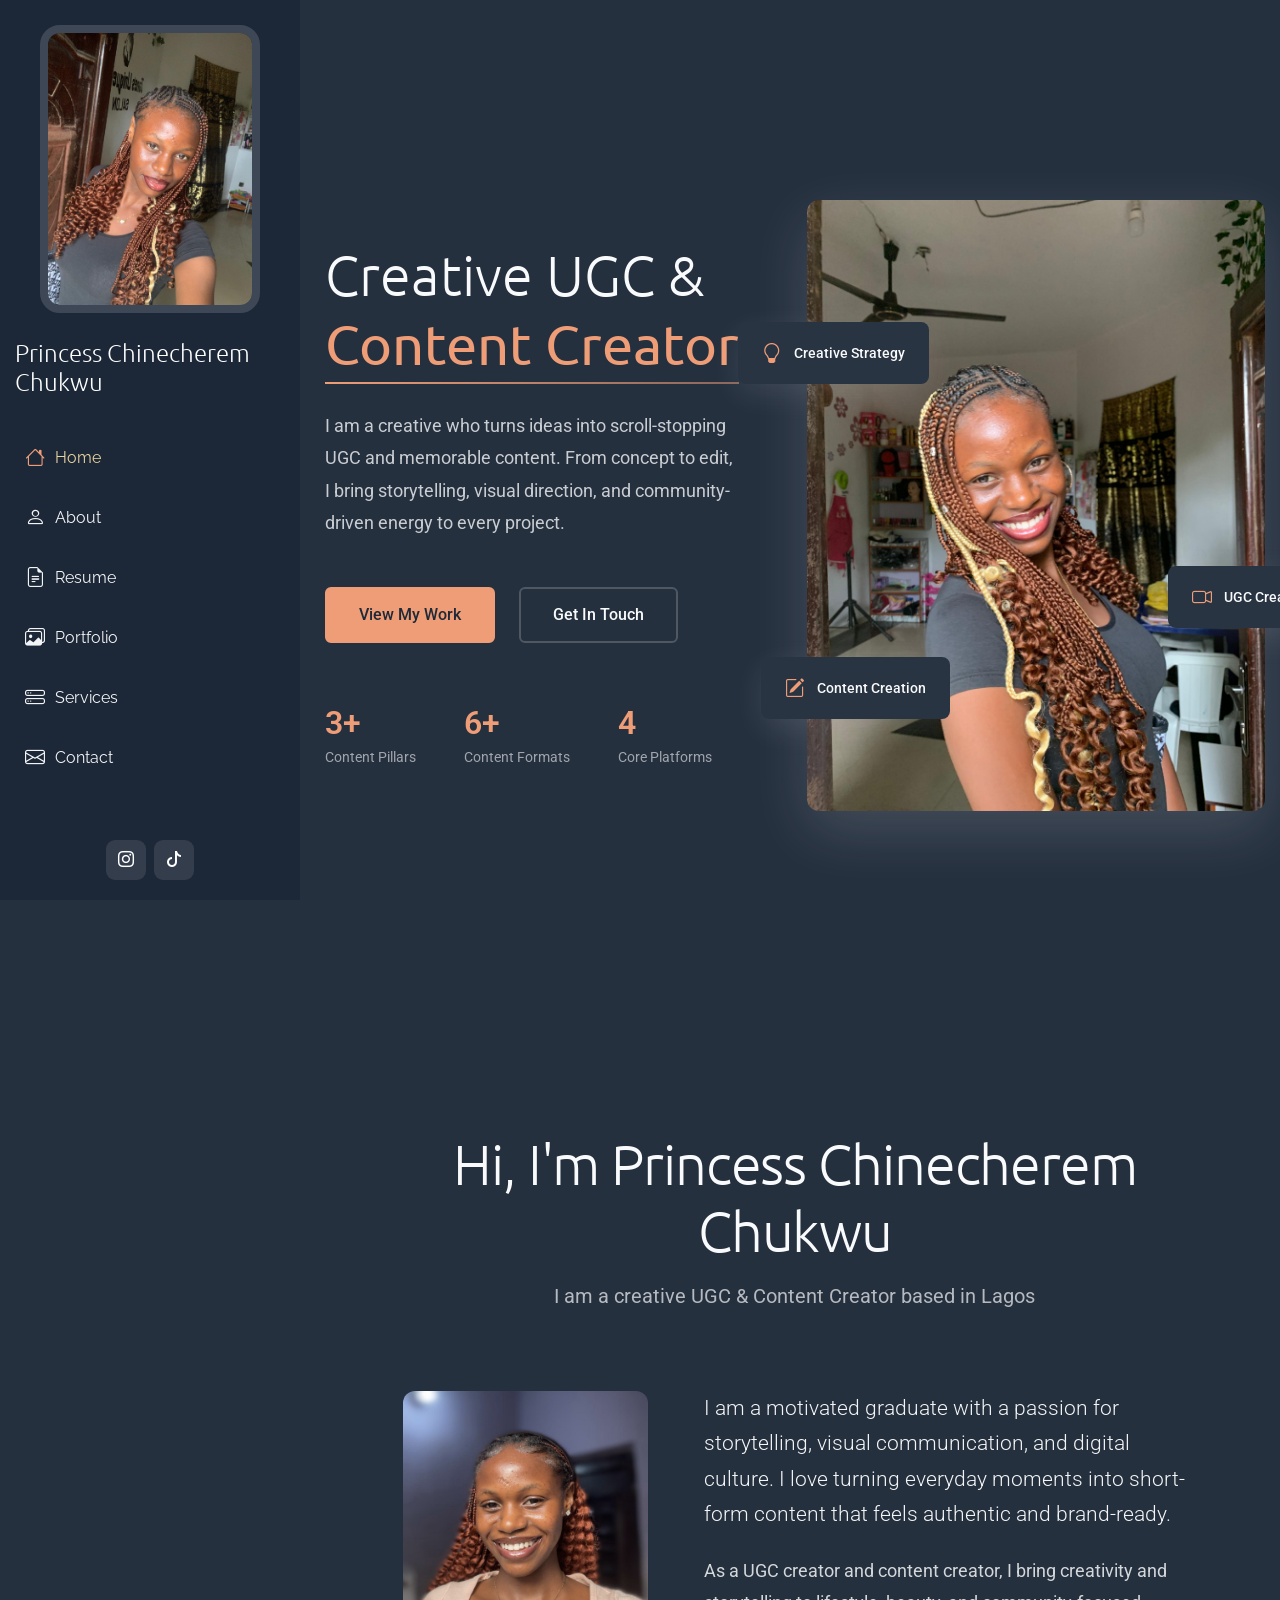
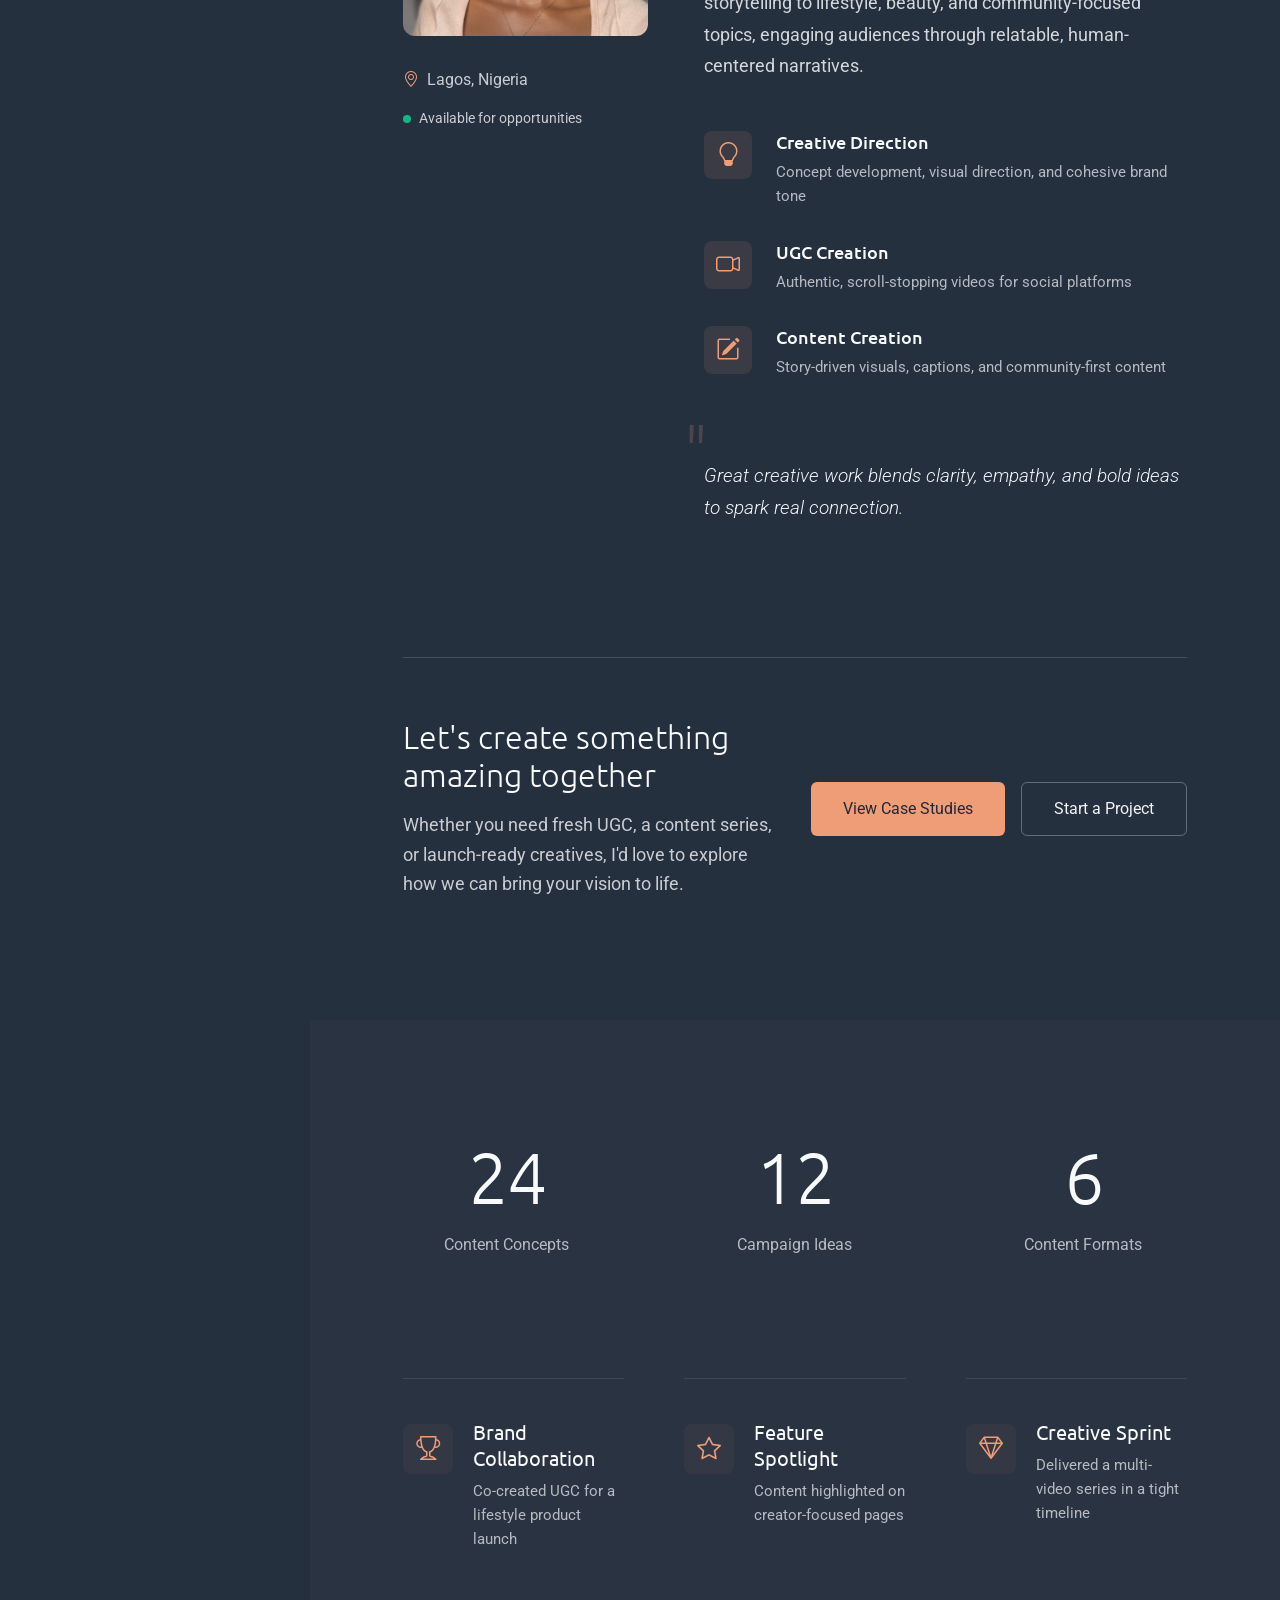
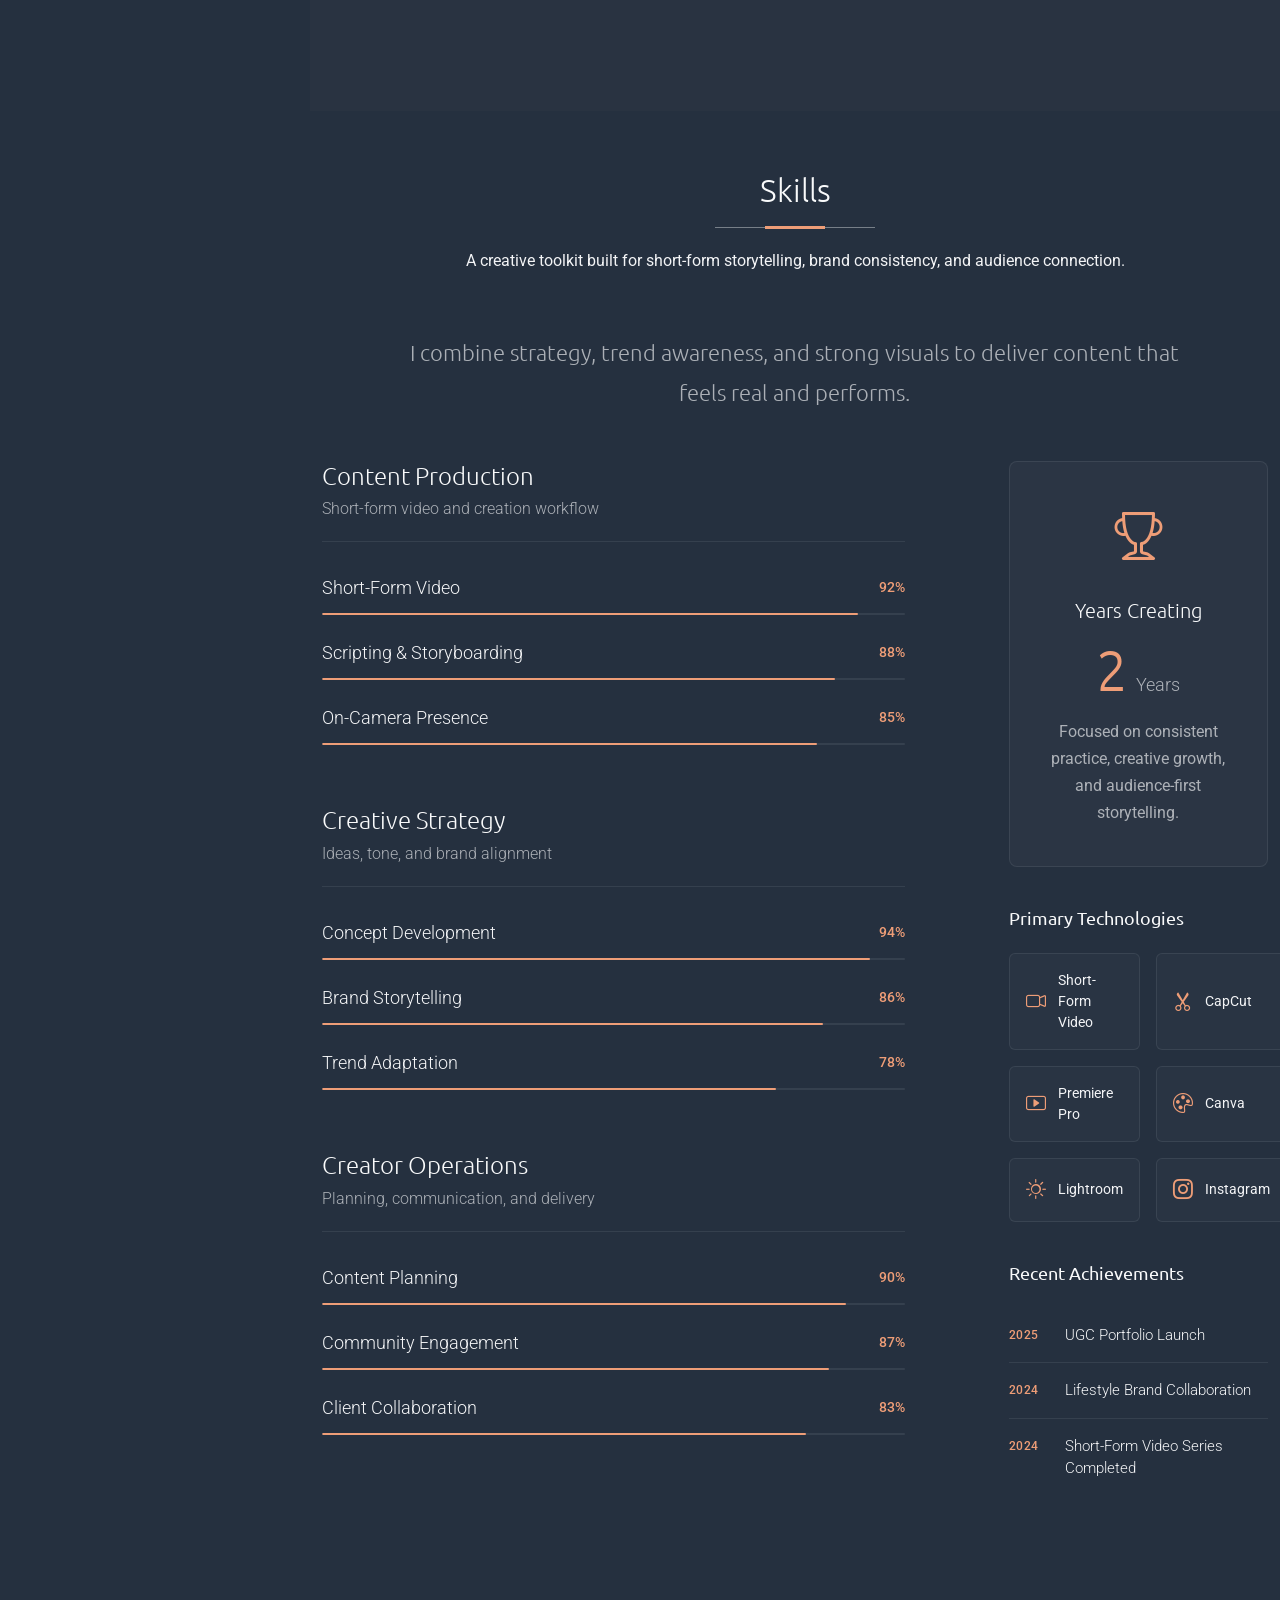
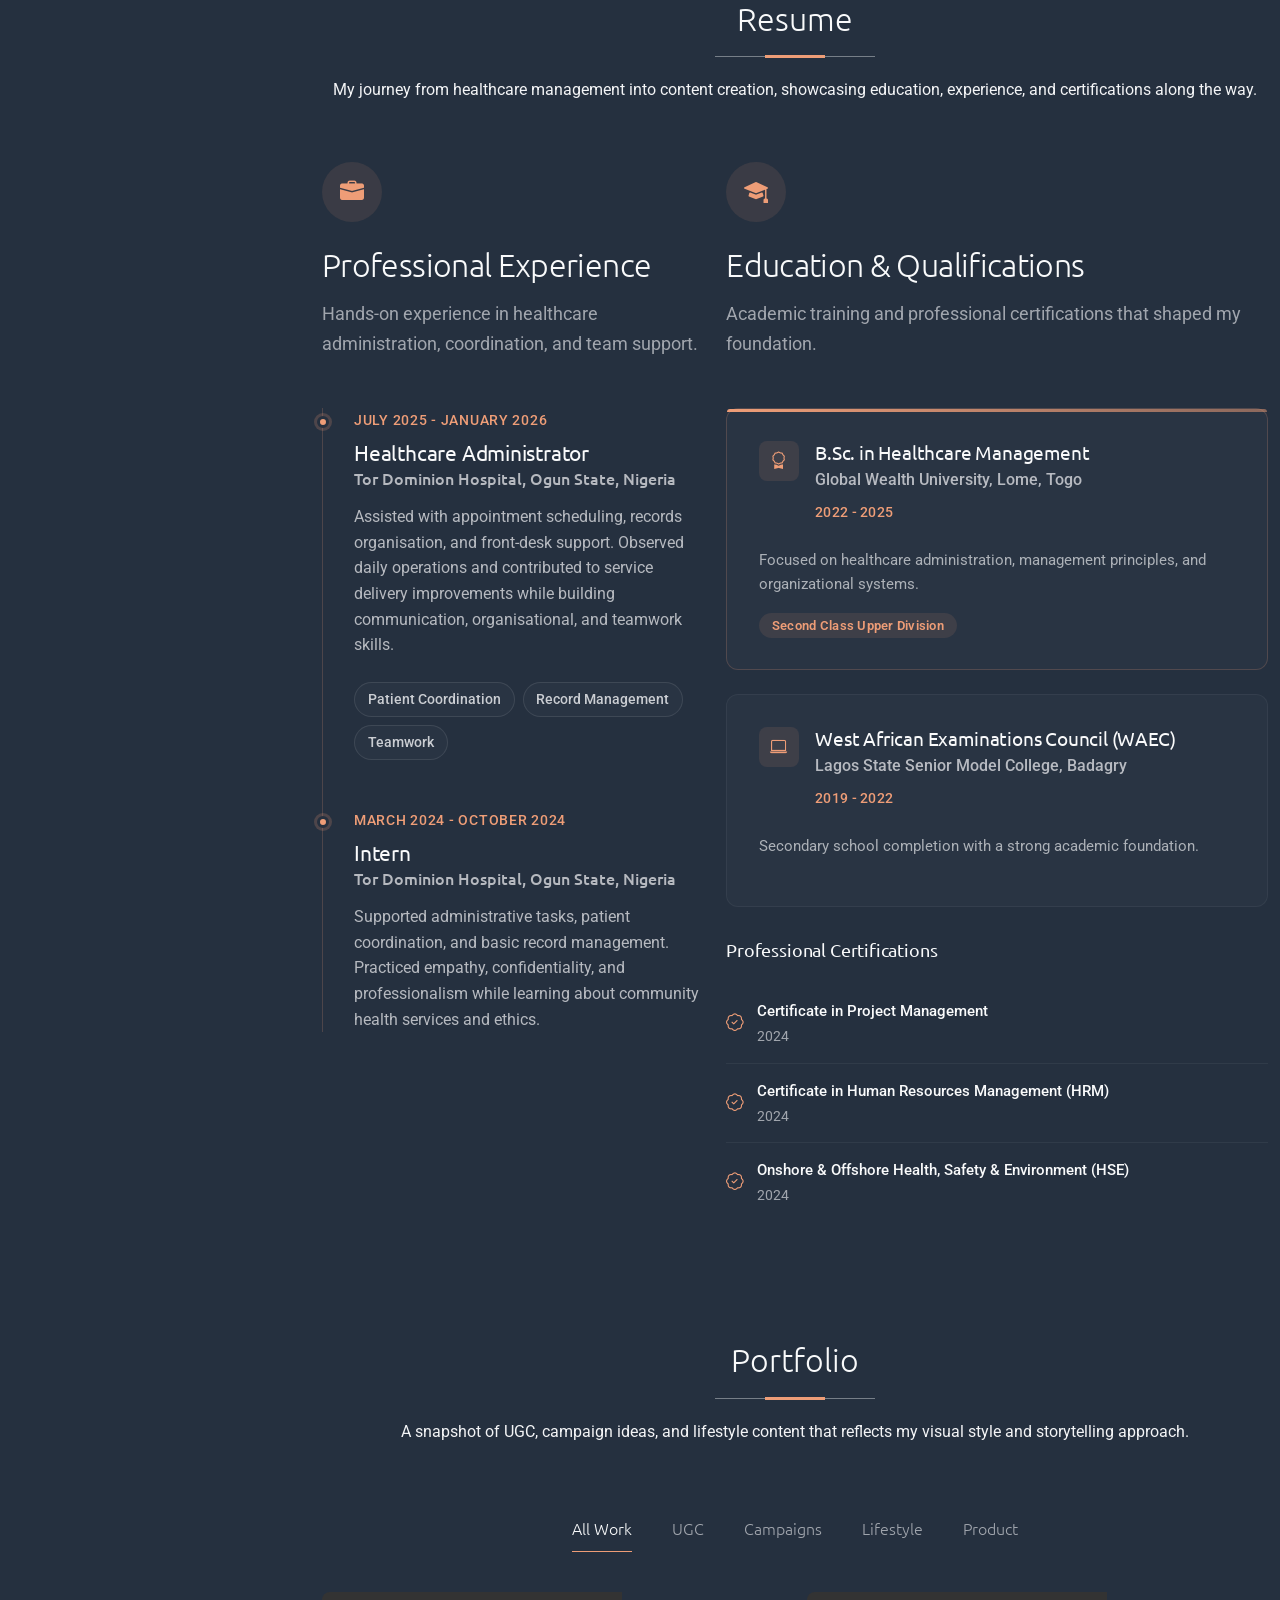
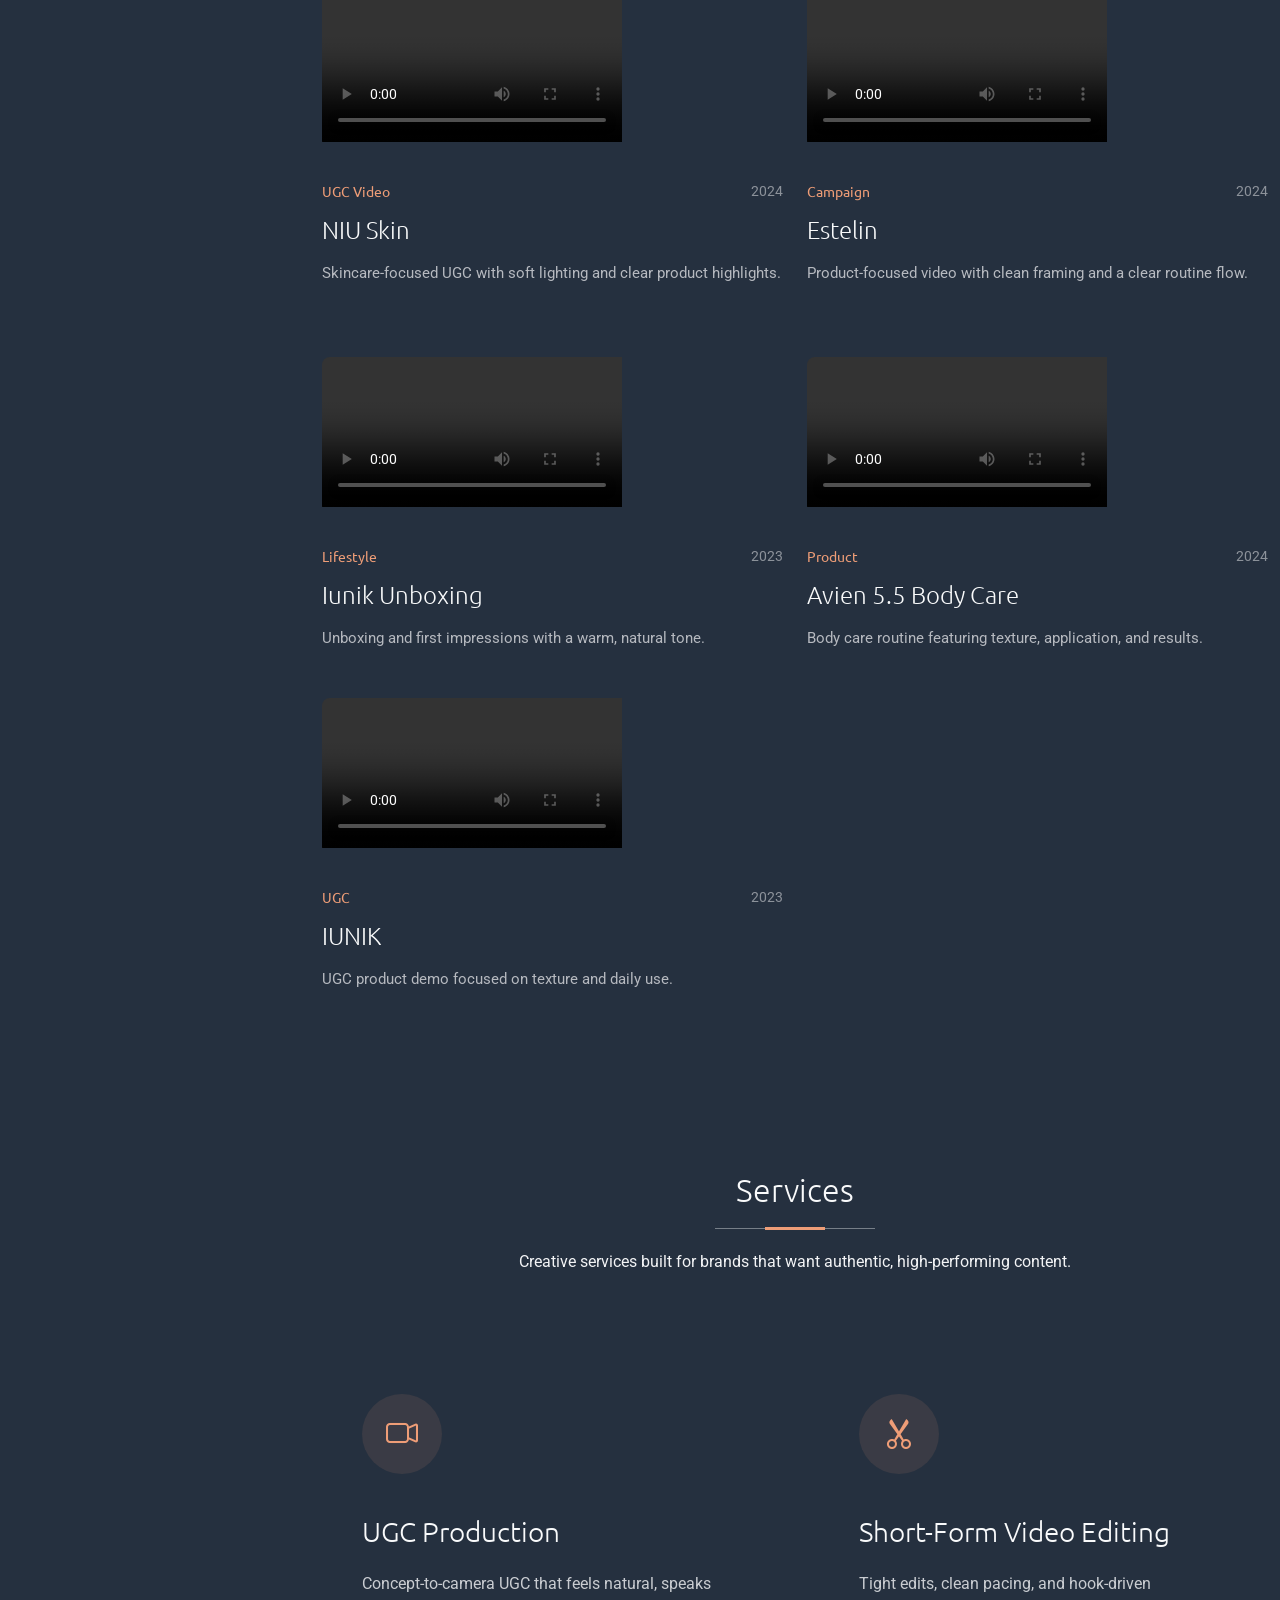
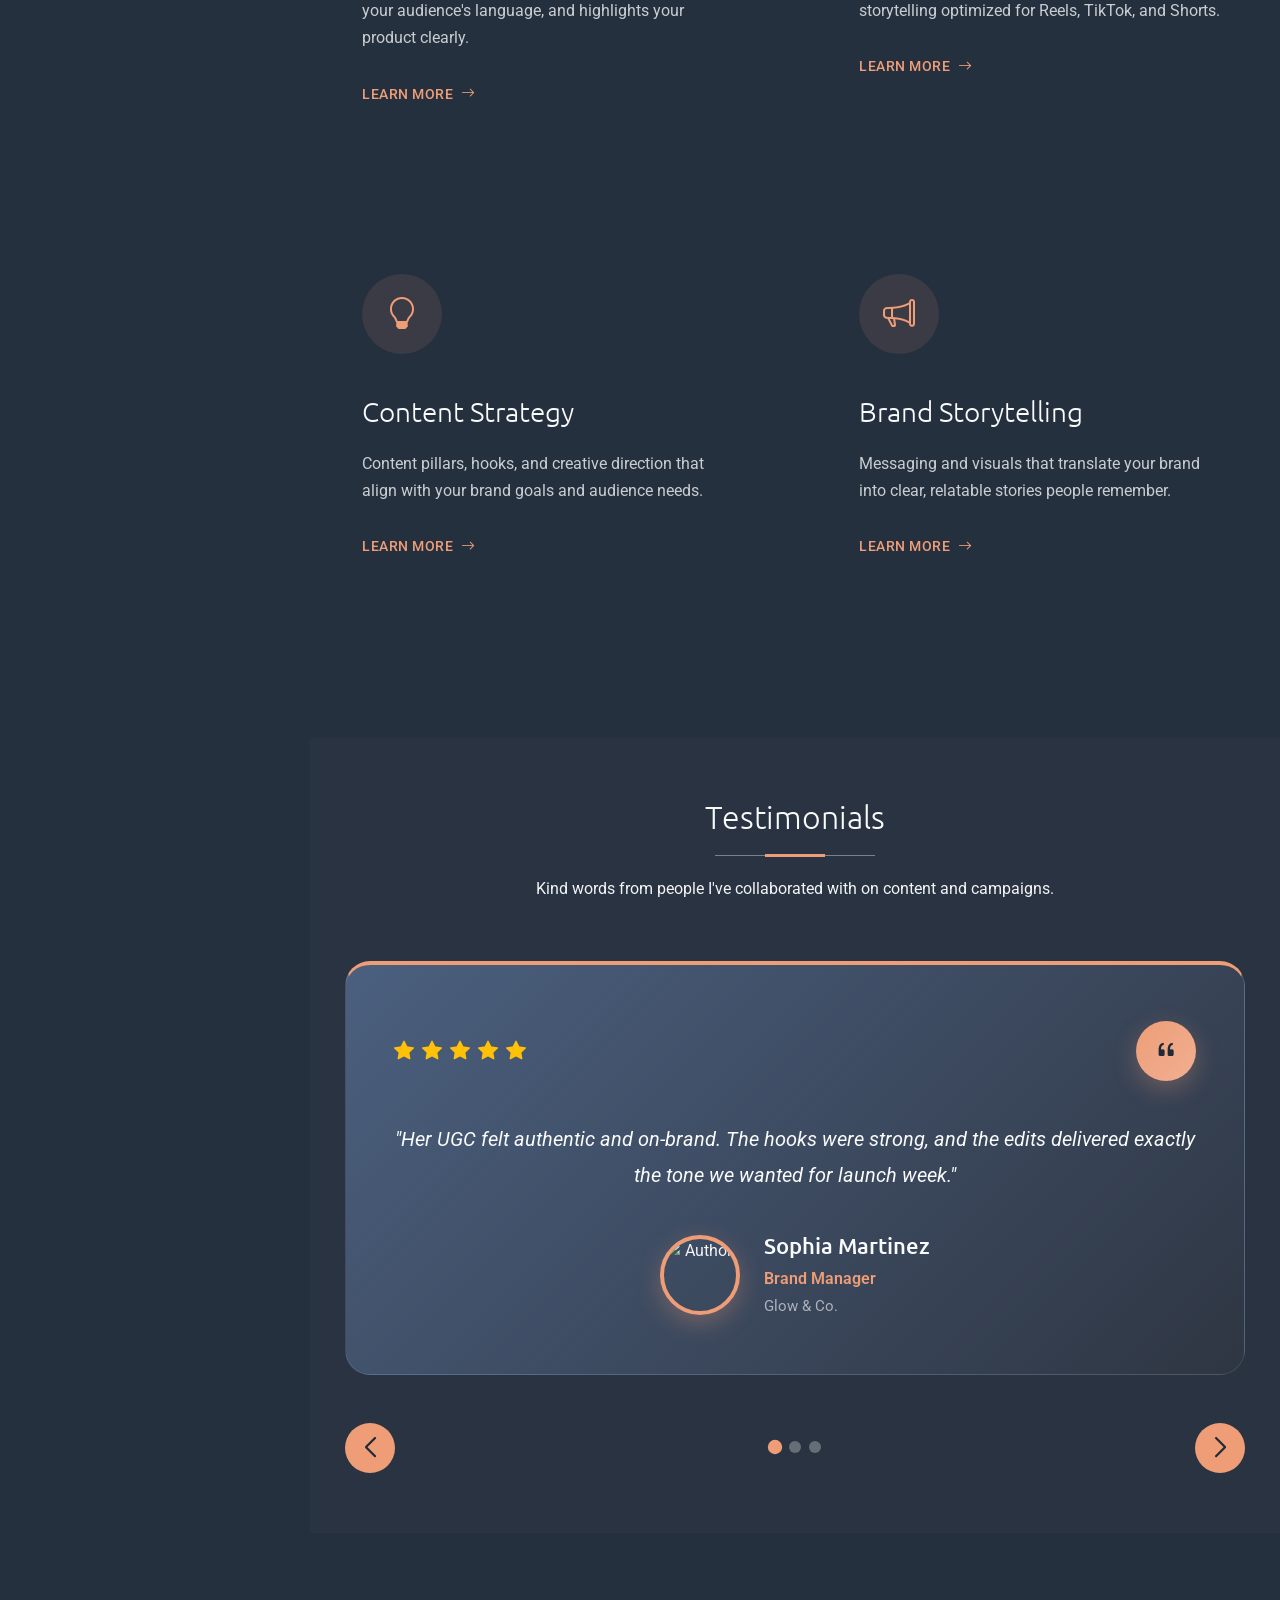
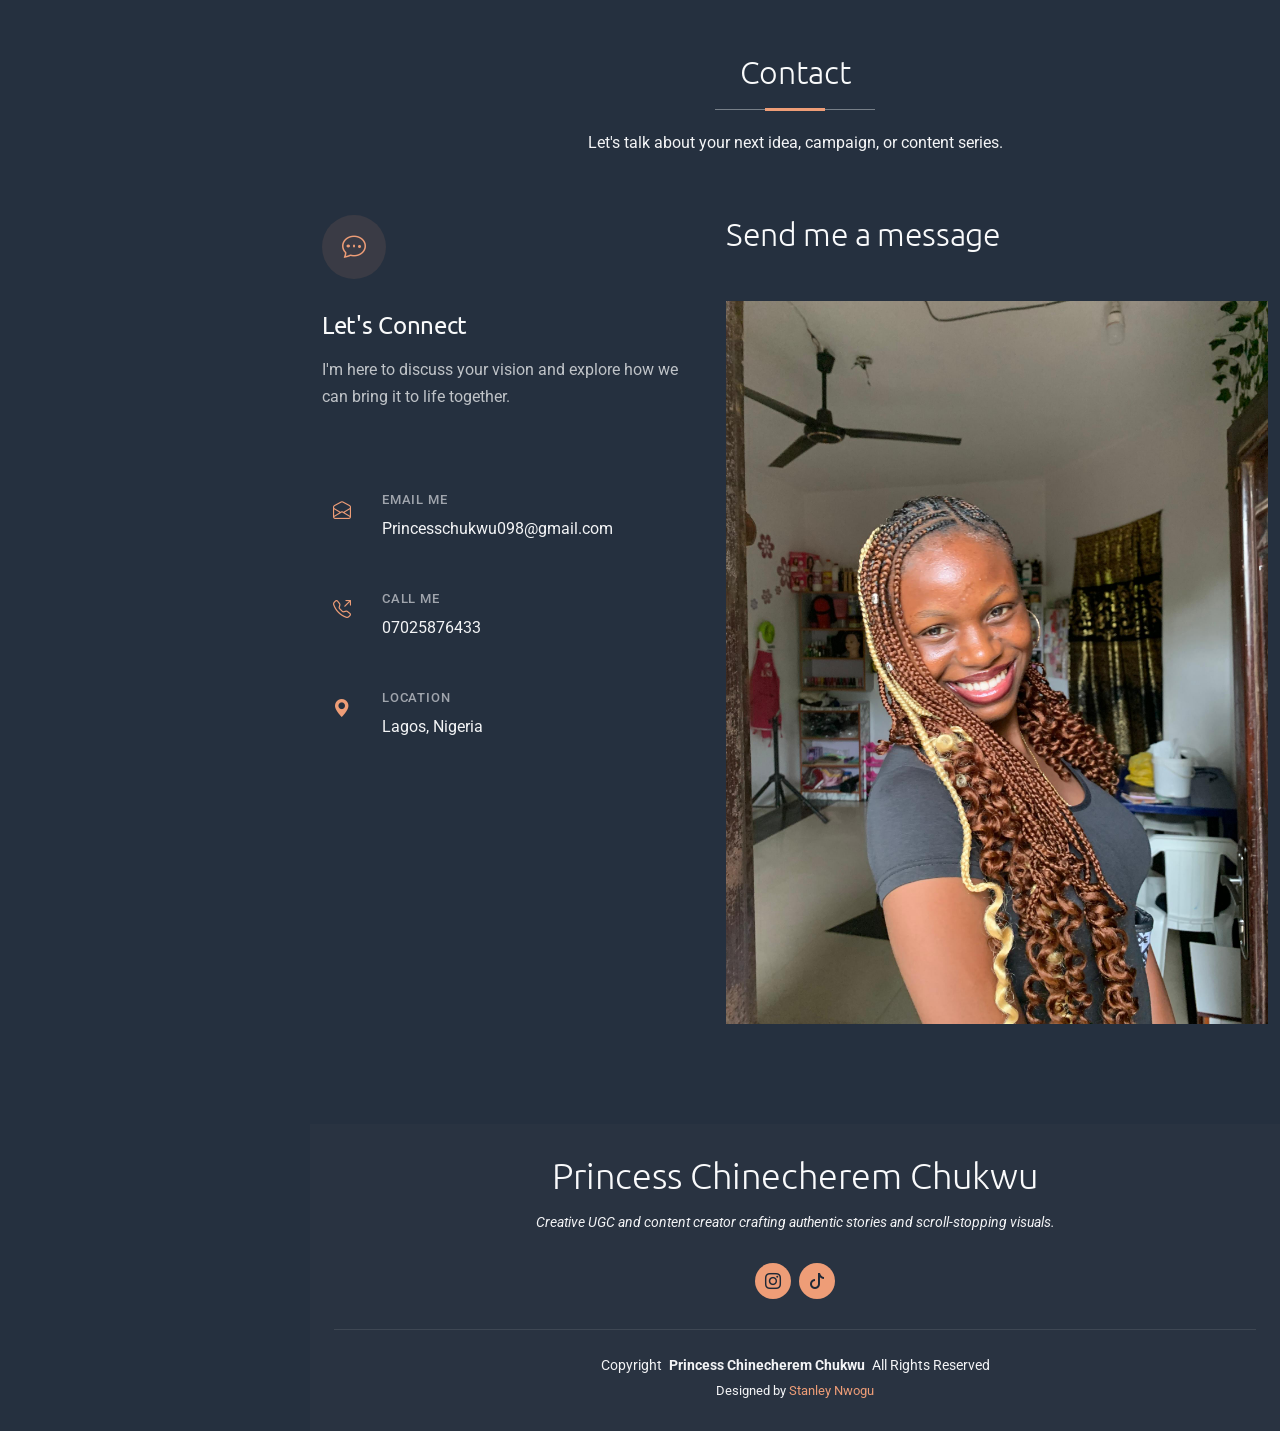
==== commit 248f1824: "update" ====
--- a/index.html
+++ b/index.html
@@ -1,1206 +1,1644 @@
-<!DOCTYPE html>
+<!doctype html>
 <html lang="en">
-
-<head>
-  <meta charset="utf-8">
-  <meta content="width=device-width, initial-scale=1.0" name="viewport">
-  <title>Princess Chinecherem Chukwu - Creative UGC & Content Creator</title>
-  <meta name="description" content="Princess Chinecherem Chukwu is a creative UGC and content creator focused on storytelling, digital campaigns, and community engagement.">
-  <meta name="keywords" content="UGC Creator, Content Creator, Creative, Princess Chinecherem Chukwu, Lagos Nigeria">
-
-  <!-- Favicons -->
-  <link href="assets/img/favicon.png" rel="icon">
-  <link href="assets/img/apple-touch-icon.png" rel="apple-touch-icon">
-
-  <!-- Fonts -->
-  <link href="https://fonts.googleapis.com" rel="preconnect">
-  <link href="https://fonts.gstatic.com" rel="preconnect" crossorigin>
-  <link href="https://fonts.googleapis.com/css2?family=Roboto:ital,wght@0,100;0,300;0,400;0,500;0,700;0,900;1,100;1,300;1,400;1,500;1,700;1,900&family=Raleway:ital,wght@0,100;0,200;0,300;0,400;0,500;0,600;0,700;0,800;0,900;1,100;1,200;1,300;1,400;1,500;1,600;1,700;1,800;1,900&family=Ubuntu:ital,wght@0,300;0,400;0,500;0,700;1,300;1,400;1,500;1,700&display=swap" rel="stylesheet">
-
-  <!-- Vendor CSS Files -->
-  <link href="assets/vendor/bootstrap/css/bootstrap.min.css" rel="stylesheet">
-  <link href="assets/vendor/bootstrap-icons/bootstrap-icons.css" rel="stylesheet">
-  <link href="assets/vendor/aos/aos.css" rel="stylesheet">
-  <link href="assets/vendor/glightbox/css/glightbox.min.css" rel="stylesheet">
-  <link href="assets/vendor/swiper/swiper-bundle.min.css" rel="stylesheet">
-
-  <!-- Main CSS File -->
-  <link href="assets/css/main.css" rel="stylesheet">
-
-  <!-- =======================================================
+  <head>
+    <meta charset="utf-8" />
+    <meta content="width=device-width, initial-scale=1.0" name="viewport" />
+    <title>Princess Chinecherem Chukwu - Creative UGC & Content Creator</title>
+    <meta
+      name="description"
+      content="I am Princess Chinecherem Chukwu, a UGC creator focused on creating real and engaging content."
+    />
+    <meta
+      name="keywords"
+      content="Princess Chinecherem Chukwu, UGC creator, content creator, Lagos Nigeria"
+    />
+
+    <!-- Favicons -->
+    <link href="assets/img/favicon.png" rel="icon" />
+    <link href="assets/img/apple-touch-icon.png" rel="apple-touch-icon" />
+
+    <!-- Fonts -->
+    <link href="https://fonts.googleapis.com" rel="preconnect" />
+    <link href="https://fonts.gstatic.com" rel="preconnect" crossorigin />
+    <link
+      href="https://fonts.googleapis.com/css2?family=Roboto:ital,wght@0,100;0,300;0,400;0,500;0,700;0,900;1,100;1,300;1,400;1,500;1,700;1,900&family=Raleway:ital,wght@0,100;0,200;0,300;0,400;0,500;0,600;0,700;0,800;0,900;1,100;1,200;1,300;1,400;1,500;1,600;1,700;1,800;1,900&family=Ubuntu:ital,wght@0,300;0,400;0,500;0,700;1,300;1,400;1,500;1,700&display=swap"
+      rel="stylesheet"
+    />
+
+    <!-- Vendor CSS Files -->
+    <link
+      href="assets/vendor/bootstrap/css/bootstrap.min.css"
+      rel="stylesheet"
+    />
+    <link
+      href="assets/vendor/bootstrap-icons/bootstrap-icons.css"
+      rel="stylesheet"
+    />
+    <link href="assets/vendor/aos/aos.css" rel="stylesheet" />
+    <link
+      href="assets/vendor/glightbox/css/glightbox.min.css"
+      rel="stylesheet"
+    />
+    <link href="assets/vendor/swiper/swiper-bundle.min.css" rel="stylesheet" />
+
+    <!-- Main CSS File -->
+    <link href="assets/css/main.css" rel="stylesheet" />
+
+    <!-- =======================================================
   * Template Name: MyPage
   * Template URL: https://bootstrapmade.com/mypage-bootstrap-personal-template/
   * Updated: Sep 20 2025 with Bootstrap v5.3.8
   * Author: BootstrapMade.com
   * License: https://bootstrapmade.com/license/
   ======================================================== -->
-</head>
-
-<body class="index-page">
-
-  <header id="header" class="header dark-background d-flex flex-column justify-content-between">
-    <i class="header-toggle d-xl-none bi bi-list"></i>
-
-    <div class="header-top">
-      <div class="profile-img">
-        <img src="assets/img/profile/profile-square-14.webp" alt="" class="img-fluid">
+  </head>
+
+  <body class="index-page">
+    <header
+      id="header"
+      class="header dark-background d-flex flex-column justify-content-between"
+    >
+      <i class="header-toggle d-xl-none bi bi-list"></i>
+
+      <div class="header-top">
+        <div class="profile-img">
+          <img
+            src="assets/img/profile/profile-square-14.webp"
+            alt=""
+            class="img-fluid"
+          />
+        </div>
+
+        <a
+          href="index.html"
+          class="logo d-flex align-items-center justify-content-center"
+        >
+          <!-- Uncomment the line below if you also wish to use an image logo -->
+          <!-- <img src="assets/img/logo.webp" alt=""> -->
+          <h1 class="sitename">Princess Chinecherem Chukwu</h1>
+        </a>
       </div>
 
-      <a href="index.html" class="logo d-flex align-items-center justify-content-center">
-        <!-- Uncomment the line below if you also wish to use an image logo -->
-        <!-- <img src="assets/img/logo.webp" alt=""> -->
-        <h1 class="sitename">Princess Chinecherem Chukwu</h1>
-      </a>
-
-    </div>
-
-    <nav id="navmenu" class="navmenu">
-      <ul>
-        <li><a href="#hero" class="active"><i class="bi bi-house navicon"></i>Home</a></li>
-        <li><a href="#about"><i class="bi bi-person navicon"></i> About</a></li>
-        <li><a href="#resume"><i class="bi bi-file-earmark-text navicon"></i> Resume</a></li>
-        <li><a href="#portfolio"><i class="bi bi-images navicon"></i> Portfolio</a></li>
-        <li><a href="#services"><i class="bi bi-hdd-stack navicon"></i> Services</a></li>
-        <li><a href="#contact"><i class="bi bi-envelope navicon"></i> Contact</a></li>
-      </ul>
-    </nav>
-
-    <div class="social-links text-center">
-      <a href="#" class="twitter"><i class="bi bi-twitter-x"></i></a>
-      <a href="#" class="facebook"><i class="bi bi-facebook"></i></a>
-      <a href="#" class="instagram"><i class="bi bi-instagram"></i></a>
-      <a href="#" class="google-plus"><i class="bi bi-skype"></i></a>
-      <a href="#" class="linkedin"><i class="bi bi-linkedin"></i></a>
-    </div>
-  </header>
-
-  <main class="main">
-
-    <!-- Hero Section -->
-    <section id="hero" class="hero section">
-
-      <div class="container" data-aos="fade-up" data-aos-delay="100">
-
-        <div class="row align-items-center">
-          <div class="col-lg-6 order-2 order-lg-1">
-            <div class="hero-content">
-              <h1 data-aos="fade-up" data-aos-delay="200">
-                Creative UGC &amp;
-                <span class="accent-text">Content Creator</span>
-              </h1>
-              <p class="hero-description" data-aos="fade-up" data-aos-delay="300">
-                I am a creative who turns ideas into scroll-stopping UGC and memorable content. From concept to edit, I bring storytelling, visual direction, and community-driven energy to every project.
-              </p>
-              <div class="hero-actions" data-aos="fade-up" data-aos-delay="400">
-                <a href="#portfolio" class="btn-primary">View My Work</a>
-                <a href="#contact" class="btn-secondary">Get In Touch</a>
-              </div>
-              <div class="hero-stats" data-aos="fade-up" data-aos-delay="500">
-                <div class="stat-item">
-                  <span class="stat-number">3+</span>
-                  <span class="stat-label">Content Pillars</span>
-                </div>
-                <div class="stat-item">
-                  <span class="stat-number">6+</span>
-                  <span class="stat-label">Content Formats</span>
-                </div>
-                <div class="stat-item">
-                  <span class="stat-number">4</span>
-                  <span class="stat-label">Core Platforms</span>
+      <nav id="navmenu" class="navmenu">
+        <ul>
+          <li>
+            <a href="#hero" class="active"
+              ><i class="bi bi-house navicon"></i>Home</a
+            >
+          </li>
+          <li>
+            <a href="#about"><i class="bi bi-person navicon"></i> About</a>
+          </li>
+          <li>
+            <a href="#resume"
+              ><i class="bi bi-file-earmark-text navicon"></i> Resume</a
+            >
+          </li>
+          <li>
+            <a href="#portfolio"
+              ><i class="bi bi-images navicon"></i> Portfolio</a
+            >
+          </li>
+          <li>
+            <a href="#services"
+              ><i class="bi bi-hdd-stack navicon"></i> Services</a
+            >
+          </li>
+          <li>
+            <a href="#contact"
+              ><i class="bi bi-envelope navicon"></i> Contact</a
+            >
+          </li>
+        </ul>
+      </nav>
+
+      <div class="social-links text-center">
+        <a
+          href="https://www.instagram.com/princessglows_03?igsh=bW80eG8yeTd3NG11&utm_source=qr"
+          class="instagram"
+          ><i class="bi bi-instagram"></i
+        ></a>
+        <a
+          href="https://www.tiktok.com/@princessglows3?_r=1&_t=ZN-948ggDWXzok"
+          class="tiktok"
+          ><i class="bi bi-tiktok"></i
+        ></a>
+      </div>
+    </header>
+
+    <main class="main">
+      <!-- Hero Section -->
+      <section id="hero" class="hero section">
+        <div class="container" data-aos="fade-up" data-aos-delay="100">
+          <div class="row align-items-center">
+            <div class="col-lg-6 order-2 order-lg-1">
+              <div class="hero-content">
+                <h1 data-aos="fade-up" data-aos-delay="200">
+                  Creative UGC &amp;
+                  <span class="accent-text">Content Creator</span>
+                </h1>
+                <p
+                  class="hero-description"
+                  data-aos="fade-up"
+                  data-aos-delay="300"
+                >
+                  I am a creative who turns ideas into scroll-stopping UGC and
+                  memorable content. From concept to edit, I bring storytelling,
+                  visual direction, and community-driven energy to every
+                  project.
+                </p>
+                <div
+                  class="hero-actions"
+                  data-aos="fade-up"
+                  data-aos-delay="400"
+                >
+                  <a href="#portfolio" class="btn-primary">View My Work</a>
+                  <a href="#contact" class="btn-secondary">Get In Touch</a>
+                </div>
+                <div class="hero-stats" data-aos="fade-up" data-aos-delay="500">
+                  <div class="stat-item">
+                    <span class="stat-number">3+</span>
+                    <span class="stat-label">Content Pillars</span>
+                  </div>
+                  <div class="stat-item">
+                    <span class="stat-number">6+</span>
+                    <span class="stat-label">Content Formats</span>
+                  </div>
+                  <div class="stat-item">
+                    <span class="stat-number">4</span>
+                    <span class="stat-label">Core Platforms</span>
+                  </div>
+                </div>
+              </div>
+            </div>
+
+            <div class="col-lg-6 order-1 order-lg-2">
+              <div class="hero-image" data-aos="fade-up" data-aos-delay="300">
+                <div class="image-wrapper">
+                  <img
+                    src="assets/img/profile/profile-square-13.webp"
+                    alt="Princess Chinecherem Chukwu portrait"
+                    class="img-fluid main-image"
+                  />
+                  <div
+                    class="floating-card card-1"
+                    data-aos="fade-up"
+                    data-aos-delay="600"
+                  >
+                    <i class="bi bi-lightbulb"></i>
+                    <span>Creative Strategy</span>
+                  </div>
+                  <div
+                    class="floating-card card-2"
+                    data-aos="fade-up"
+                    data-aos-delay="700"
+                  >
+                    <i class="bi bi-camera-video"></i>
+                    <span>UGC Creation</span>
+                  </div>
+                  <div
+                    class="floating-card card-3"
+                    data-aos="fade-up"
+                    data-aos-delay="800"
+                  >
+                    <i class="bi bi-pencil-square"></i>
+                    <span>Content Creation</span>
+                  </div>
                 </div>
               </div>
             </div>
           </div>
-
-          <div class="col-lg-6 order-1 order-lg-2">
-            <div class="hero-image" data-aos="fade-up" data-aos-delay="300">
-              <div class="image-wrapper">
-                <img src="assets/img/profile/profile-square-13.webp" alt="Princess Chinecherem Chukwu portrait" class="img-fluid main-image">
-                <div class="floating-card card-1" data-aos="fade-up" data-aos-delay="600">
+        </div>
+      </section>
+      <!-- /Hero Section -->
+
+      <!-- About Section -->
+      <section id="about" class="about section">
+        <div class="container" data-aos="fade-up" data-aos-delay="100">
+          <div class="row justify-content-center">
+            <div class="col-lg-10">
+              <div
+                class="intro-header text-center"
+                data-aos="fade-up"
+                data-aos-delay="150"
+              >
+                <h1>Hi, I'm Princess Chinecherem Chukwu</h1>
+                <p class="subtitle">
+                  I am a creative UGC &amp; Content Creator based in Lagos
+                </p>
+              </div>
+
+              <div class="main-content-wrapper">
+                <div class="row align-items-start">
+                  <div
+                    class="col-lg-4"
+                    data-aos="fade-right"
+                    data-aos-delay="200"
+                  >
+                    <div class="profile-section">
+                      <div class="profile-image-container">
+                        <img
+                          src="assets/img/profile/profile-square-15.webp"
+                          class="img-fluid"
+                          alt="Princess Chinecherem Chukwu"
+                        />
+                      </div>
+                      <div class="profile-meta">
+                        <div class="location">
+                          <i class="bi bi-geo-alt"></i>
+                          <span>Lagos, Nigeria</span>
+                        </div>
+                        <div class="status">
+                          <div class="status-indicator"></div>
+                          <span>Available for opportunities</span>
+                        </div>
+                      </div>
+                    </div>
+                  </div>
+
+                  <div
+                    class="col-lg-8"
+                    data-aos="fade-left"
+                    data-aos-delay="250"
+                  >
+                    <div class="content-area">
+                      <div class="story-block">
+                        <p class="lead-text">
+                          I am a motivated graduate with a passion for
+                          storytelling, visual communication, and digital
+                          culture. I love turning everyday moments into
+                          short-form content that feels authentic and
+                          brand-ready.
+                        </p>
+
+                        <p>
+                          As a UGC creator and content creator, I bring
+                          creativity and storytelling to lifestyle, beauty, and
+                          community-focused topics, engaging audiences through
+                          relatable, human-centered narratives.
+                        </p>
+                      </div>
+
+                      <div class="expertise-grid">
+                        <div
+                          class="expertise-item"
+                          data-aos="zoom-in"
+                          data-aos-delay="300"
+                        >
+                          <div class="expertise-icon">
+                            <i class="bi bi-lightbulb"></i>
+                          </div>
+                          <div class="expertise-content">
+                            <h4>Creative Direction</h4>
+                            <p>
+                              Concept development, visual direction, and
+                              cohesive brand tone
+                            </p>
+                          </div>
+                        </div>
+
+                        <div
+                          class="expertise-item"
+                          data-aos="zoom-in"
+                          data-aos-delay="350"
+                        >
+                          <div class="expertise-icon">
+                            <i class="bi bi-camera-video"></i>
+                          </div>
+                          <div class="expertise-content">
+                            <h4>UGC Creation</h4>
+                            <p>
+                              Authentic, scroll-stopping videos for social
+                              platforms
+                            </p>
+                          </div>
+                        </div>
+
+                        <div
+                          class="expertise-item"
+                          data-aos="zoom-in"
+                          data-aos-delay="400"
+                        >
+                          <div class="expertise-icon">
+                            <i class="bi bi-pencil-square"></i>
+                          </div>
+                          <div class="expertise-content">
+                            <h4>Content Creation</h4>
+                            <p>
+                              Story-driven visuals, captions, and
+                              community-first content
+                            </p>
+                          </div>
+                        </div>
+                      </div>
+
+                      <div
+                        class="philosophy-quote"
+                        data-aos="fade-up"
+                        data-aos-delay="450"
+                      >
+                        <div class="quote-mark">"</div>
+                        <p>
+                          Great creative work blends clarity, empathy, and bold
+                          ideas to spark real connection.
+                        </p>
+                      </div>
+                    </div>
+                  </div>
+                </div>
+              </div>
+
+              <div
+                class="bottom-section"
+                data-aos="fade-up"
+                data-aos-delay="500"
+              >
+                <div class="row align-items-center">
+                  <div class="col-lg-6">
+                    <div class="collaboration-text">
+                      <h3>Let's create something amazing together</h3>
+                      <p>
+                        Whether you need fresh UGC, a content series, or
+                        launch-ready creatives, I'd love to explore how we can
+                        bring your vision to life.
+                      </p>
+                    </div>
+                  </div>
+                  <div class="col-lg-6">
+                    <div class="action-buttons">
+                      <a href="#portfolio" class="btn-custom primary"
+                        >View Case Studies</a
+                      >
+                      <a href="#contact" class="btn-custom secondary"
+                        >Start a Project</a
+                      >
+                    </div>
+                  </div>
+                </div>
+              </div>
+            </div>
+          </div>
+        </div>
+      </section>
+      <!-- /About Section -->
+
+      <!-- Stats Section -->
+      <section id="stats" class="stats section light-background">
+        <div class="container" data-aos="fade-up" data-aos-delay="100">
+          <div class="row justify-content-center">
+            <div class="col-lg-10">
+              <div class="stats-grid">
+                <div class="stat-item" data-aos="fade-up" data-aos-delay="200">
+                  <div class="stat-number">
+                    <span
+                      data-purecounter-start="0"
+                      data-purecounter-end="24"
+                      data-purecounter-duration="1"
+                      class="purecounter"
+                    ></span>
+                  </div>
+                  <p class="stat-label">Content Concepts</p>
+                </div>
+
+                <div class="stat-item" data-aos="fade-up" data-aos-delay="300">
+                  <div class="stat-number">
+                    <span
+                      data-purecounter-start="0"
+                      data-purecounter-end="12"
+                      data-purecounter-duration="1"
+                      class="purecounter"
+                    ></span>
+                  </div>
+                  <p class="stat-label">Campaign Ideas</p>
+                </div>
+
+                <div class="stat-item" data-aos="fade-up" data-aos-delay="400">
+                  <div class="stat-number">
+                    <span
+                      data-purecounter-start="0"
+                      data-purecounter-end="6"
+                      data-purecounter-duration="1"
+                      class="purecounter"
+                    ></span>
+                  </div>
+                  <p class="stat-label">Content Formats</p>
+                </div>
+              </div>
+
+              <div
+                class="achievements-row"
+                data-aos="fade-up"
+                data-aos-delay="500"
+              >
+                <div class="achievement">
+                  <div class="achievement-icon">
+                    <i class="bi bi-trophy"></i>
+                  </div>
+                  <div class="achievement-content">
+                    <h4>Brand Collaboration</h4>
+                    <p>Co-created UGC for a lifestyle product launch</p>
+                  </div>
+                </div>
+
+                <div class="achievement">
+                  <div class="achievement-icon">
+                    <i class="bi bi-star"></i>
+                  </div>
+                  <div class="achievement-content">
+                    <h4>Feature Spotlight</h4>
+                    <p>Content highlighted on creator-focused pages</p>
+                  </div>
+                </div>
+
+                <div class="achievement">
+                  <div class="achievement-icon">
+                    <i class="bi bi-gem"></i>
+                  </div>
+                  <div class="achievement-content">
+                    <h4>Creative Sprint</h4>
+                    <p>Delivered a multi-video series in a tight timeline</p>
+                  </div>
+                </div>
+              </div>
+            </div>
+          </div>
+        </div>
+      </section>
+      <!-- /Stats Section -->
+
+      <!-- Skills Section -->
+      <section id="skills" class="skills section">
+        <!-- Section Title -->
+        <div class="container section-title" data-aos="fade-up">
+          <h2>Skills</h2>
+          <p>
+            A creative toolkit built for short-form storytelling, brand
+            consistency, and audience connection.
+          </p>
+        </div>
+        <!-- End Section Title -->
+
+        <div class="container" data-aos="fade-up" data-aos-delay="100">
+          <div class="row justify-content-center">
+            <div class="col-lg-10">
+              <div
+                class="intro-content text-center mb-5"
+                data-aos="fade-up"
+                data-aos-delay="150"
+              >
+                <p class="lead-text">
+                  I combine strategy, trend awareness, and strong visuals to
+                  deliver content that feels real and performs.
+                </p>
+              </div>
+            </div>
+          </div>
+
+          <div class="row">
+            <div class="col-lg-8">
+              <div class="skills-container">
+                <div
+                  class="skill-category skills-animation"
+                  data-aos="fade-up"
+                  data-aos-delay="200"
+                >
+                  <div class="category-header">
+                    <h3 class="category-title">Content Production</h3>
+                    <p class="category-subtitle">
+                      Short-form video and creation workflow
+                    </p>
+                  </div>
+                  <div class="skills-list">
+                    <div class="skill-row">
+                      <div class="skill-info">
+                        <span class="skill-name">Short-Form Video</span>
+                        <span class="skill-percentage">92%</span>
+                      </div>
+                      <div class="progress">
+                        <div
+                          class="progress-bar"
+                          role="progressbar"
+                          aria-valuenow="92"
+                          aria-valuemin="0"
+                          aria-valuemax="100"
+                        ></div>
+                      </div>
+                    </div>
+                    <div class="skill-row">
+                      <div class="skill-info">
+                        <span class="skill-name"
+                          >Scripting &amp; Storyboarding</span
+                        >
+                        <span class="skill-percentage">88%</span>
+                      </div>
+                      <div class="progress">
+                        <div
+                          class="progress-bar"
+                          role="progressbar"
+                          aria-valuenow="88"
+                          aria-valuemin="0"
+                          aria-valuemax="100"
+                        ></div>
+                      </div>
+                    </div>
+                    <div class="skill-row">
+                      <div class="skill-info">
+                        <span class="skill-name">On-Camera Presence</span>
+                        <span class="skill-percentage">85%</span>
+                      </div>
+                      <div class="progress">
+                        <div
+                          class="progress-bar"
+                          role="progressbar"
+                          aria-valuenow="85"
+                          aria-valuemin="0"
+                          aria-valuemax="100"
+                        ></div>
+                      </div>
+                    </div>
+                  </div>
+                </div>
+
+                <div
+                  class="skill-category skills-animation"
+                  data-aos="fade-up"
+                  data-aos-delay="250"
+                >
+                  <div class="category-header">
+                    <h3 class="category-title">Creative Strategy</h3>
+                    <p class="category-subtitle">
+                      Ideas, tone, and brand alignment
+                    </p>
+                  </div>
+                  <div class="skills-list">
+                    <div class="skill-row">
+                      <div class="skill-info">
+                        <span class="skill-name">Concept Development</span>
+                        <span class="skill-percentage">94%</span>
+                      </div>
+                      <div class="progress">
+                        <div
+                          class="progress-bar"
+                          role="progressbar"
+                          aria-valuenow="94"
+                          aria-valuemin="0"
+                          aria-valuemax="100"
+                        ></div>
+                      </div>
+                    </div>
+                    <div class="skill-row">
+                      <div class="skill-info">
+                        <span class="skill-name">Brand Storytelling</span>
+                        <span class="skill-percentage">86%</span>
+                      </div>
+                      <div class="progress">
+                        <div
+                          class="progress-bar"
+                          role="progressbar"
+                          aria-valuenow="86"
+                          aria-valuemin="0"
+                          aria-valuemax="100"
+                        ></div>
+                      </div>
+                    </div>
+                    <div class="skill-row">
+                      <div class="skill-info">
+                        <span class="skill-name">Trend Adaptation</span>
+                        <span class="skill-percentage">78%</span>
+                      </div>
+                      <div class="progress">
+                        <div
+                          class="progress-bar"
+                          role="progressbar"
+                          aria-valuenow="78"
+                          aria-valuemin="0"
+                          aria-valuemax="100"
+                        ></div>
+                      </div>
+                    </div>
+                  </div>
+                </div>
+
+                <div
+                  class="skill-category skills-animation"
+                  data-aos="fade-up"
+                  data-aos-delay="300"
+                >
+                  <div class="category-header">
+                    <h3 class="category-title">Creator Operations</h3>
+                    <p class="category-subtitle">
+                      Planning, communication, and delivery
+                    </p>
+                  </div>
+                  <div class="skills-list">
+                    <div class="skill-row">
+                      <div class="skill-info">
+                        <span class="skill-name">Content Planning</span>
+                        <span class="skill-percentage">90%</span>
+                      </div>
+                      <div class="progress">
+                        <div
+                          class="progress-bar"
+                          role="progressbar"
+                          aria-valuenow="90"
+                          aria-valuemin="0"
+                          aria-valuemax="100"
+                        ></div>
+                      </div>
+                    </div>
+                    <div class="skill-row">
+                      <div class="skill-info">
+                        <span class="skill-name">Community Engagement</span>
+                        <span class="skill-percentage">87%</span>
+                      </div>
+                      <div class="progress">
+                        <div
+                          class="progress-bar"
+                          role="progressbar"
+                          aria-valuenow="87"
+                          aria-valuemin="0"
+                          aria-valuemax="100"
+                        ></div>
+                      </div>
+                    </div>
+                    <div class="skill-row">
+                      <div class="skill-info">
+                        <span class="skill-name">Client Collaboration</span>
+                        <span class="skill-percentage">83%</span>
+                      </div>
+                      <div class="progress">
+                        <div
+                          class="progress-bar"
+                          role="progressbar"
+                          aria-valuenow="83"
+                          aria-valuemin="0"
+                          aria-valuemax="100"
+                        ></div>
+                      </div>
+                    </div>
+                  </div>
+                </div>
+              </div>
+            </div>
+
+            <div class="col-lg-4">
+              <div class="skills-sidebar">
+                <div
+                  class="expertise-highlight"
+                  data-aos="fade-up"
+                  data-aos-delay="350"
+                >
+                  <div class="highlight-icon">
+                    <i class="bi bi-trophy"></i>
+                  </div>
+                  <h4 class="highlight-title">Years Creating</h4>
+                  <div class="experience-number">
+                    <span
+                      data-purecounter-start="0"
+                      data-purecounter-end="2"
+                      data-purecounter-duration="1"
+                      class="purecounter"
+                    ></span>
+                    <span class="experience-label">Years</span>
+                  </div>
+                  <p class="highlight-description">
+                    Focused on consistent practice, creative growth, and
+                    audience-first storytelling.
+                  </p>
+                </div>
+
+                <div
+                  class="technologies-section"
+                  data-aos="fade-up"
+                  data-aos-delay="400"
+                >
+                  <h5 class="tech-title">Primary Technologies</h5>
+                  <div class="tech-stack">
+                    <div class="tech-item">
+                      <i class="bi bi-camera-video"></i>
+                      <span>Short-Form Video</span>
+                    </div>
+                    <div class="tech-item">
+                      <i class="bi bi-scissors"></i>
+                      <span>CapCut</span>
+                    </div>
+                    <div class="tech-item">
+                      <i class="bi bi-play-btn"></i>
+                      <span>Premiere Pro</span>
+                    </div>
+                    <div class="tech-item">
+                      <i class="bi bi-palette"></i>
+                      <span>Canva</span>
+                    </div>
+                    <div class="tech-item">
+                      <i class="bi bi-brightness-high"></i>
+                      <span>Lightroom</span>
+                    </div>
+                    <div class="tech-item">
+                      <i class="bi bi-instagram"></i>
+                      <span>Instagram</span>
+                    </div>
+                  </div>
+                </div>
+
+                <div
+                  class="achievements-section"
+                  data-aos="fade-up"
+                  data-aos-delay="450"
+                >
+                  <h5 class="achievements-title">Recent Achievements</h5>
+                  <div class="achievement-list">
+                    <div class="achievement-item">
+                      <div class="achievement-date">2025</div>
+                      <div class="achievement-text">UGC Portfolio Launch</div>
+                    </div>
+                    <div class="achievement-item">
+                      <div class="achievement-date">2024</div>
+                      <div class="achievement-text">
+                        Lifestyle Brand Collaboration
+                      </div>
+                    </div>
+                    <div class="achievement-item">
+                      <div class="achievement-date">2024</div>
+                      <div class="achievement-text">
+                        Short-Form Video Series Completed
+                      </div>
+                    </div>
+                  </div>
+                </div>
+              </div>
+            </div>
+          </div>
+        </div>
+      </section>
+      <!-- /Skills Section -->
+
+      <!-- Resume Section -->
+      <section id="resume" class="resume section">
+        <!-- Section Title -->
+        <div class="container section-title" data-aos="fade-up">
+          <h2>Resume</h2>
+          <p>
+            My journey from healthcare management into content creation,
+            showcasing education, experience, and certifications along the way.
+          </p>
+        </div>
+        <!-- End Section Title -->
+
+        <div class="container" data-aos="fade-up" data-aos-delay="100">
+          <div class="row align-items-start">
+            <div class="col-lg-5" data-aos="fade-right" data-aos-delay="200">
+              <div class="professional-journey">
+                <div class="section-intro">
+                  <div class="icon-wrapper">
+                    <i class="bi bi-briefcase-fill"></i>
+                  </div>
+                  <h2>Professional Experience</h2>
+                  <p>
+                    Hands-on experience in healthcare administration,
+                    coordination, and team support.
+                  </p>
+                </div>
+
+                <div class="experience-timeline">
+                  <div
+                    class="timeline-item"
+                    data-aos="fade-up"
+                    data-aos-delay="300"
+                  >
+                    <div class="timeline-dot"></div>
+                    <div class="timeline-content">
+                      <div class="position-meta">
+                        <span class="timeline-year"
+                          >July 2025 - January 2026</span
+                        >
+                      </div>
+                      <h3>Healthcare Administrator</h3>
+                      <h4>Tor Dominion Hospital, Ogun State, Nigeria</h4>
+                      <p>
+                        Assisted with appointment scheduling, records
+                        organisation, and front-desk support. Observed daily
+                        operations and contributed to service delivery
+                        improvements while building communication,
+                        organisational, and teamwork skills.
+                      </p>
+                      <div class="key-achievements">
+                        <span class="achievement-tag"
+                          >Patient Coordination</span
+                        >
+                        <span class="achievement-tag">Record Management</span>
+                        <span class="achievement-tag">Teamwork</span>
+                      </div>
+                    </div>
+                  </div>
+
+                  <div
+                    class="timeline-item"
+                    data-aos="fade-up"
+                    data-aos-delay="350"
+                  >
+                    <div class="timeline-dot"></div>
+                    <div class="timeline-content">
+                      <div class="position-meta">
+                        <span class="timeline-year"
+                          >March 2024 - October 2024</span
+                        >
+                      </div>
+                      <h3>Intern</h3>
+                      <h4>Tor Dominion Hospital, Ogun State, Nigeria</h4>
+                      <p>
+                        Supported administrative tasks, patient coordination,
+                        and basic record management. Practiced empathy,
+                        confidentiality, and professionalism while learning
+                        about community health services and ethics.
+                      </p>
+                    </div>
+                  </div>
+                </div>
+              </div>
+            </div>
+
+            <div class="col-lg-7" data-aos="fade-left" data-aos-delay="200">
+              <div class="education-skills">
+                <div class="section-intro">
+                  <div class="icon-wrapper">
+                    <i class="bi bi-mortarboard-fill"></i>
+                  </div>
+                  <h2>Education &amp; Qualifications</h2>
+                  <p>
+                    Academic training and professional certifications that
+                    shaped my foundation.
+                  </p>
+                </div>
+
+                <div class="education-grid">
+                  <div
+                    class="education-card primary"
+                    data-aos="zoom-in"
+                    data-aos-delay="300"
+                  >
+                    <div class="education-header">
+                      <div class="degree-icon">
+                        <i class="bi bi-award"></i>
+                      </div>
+                      <div class="degree-info">
+                        <h3>B.Sc. in Healthcare Management</h3>
+                        <p class="institution">
+                          Global Wealth University, Lome, Togo
+                        </p>
+                        <span class="graduation-year">2022 - 2025</span>
+                      </div>
+                    </div>
+                    <div class="education-details">
+                      <p>
+                        Focused on healthcare administration, management
+                        principles, and organizational systems.
+                      </p>
+                      <div class="honors">
+                        <span class="honor-badge"
+                          >Second Class Upper Division</span
+                        >
+                      </div>
+                    </div>
+                  </div>
+
+                  <div
+                    class="education-card"
+                    data-aos="zoom-in"
+                    data-aos-delay="350"
+                  >
+                    <div class="education-header">
+                      <div class="degree-icon">
+                        <i class="bi bi-laptop"></i>
+                      </div>
+                      <div class="degree-info">
+                        <h3>West African Examinations Council (WAEC)</h3>
+                        <p class="institution">
+                          Lagos State Senior Model College, Badagry
+                        </p>
+                        <span class="graduation-year">2019 - 2022</span>
+                      </div>
+                    </div>
+                    <div class="education-details">
+                      <p>
+                        Secondary school completion with a strong academic
+                        foundation.
+                      </p>
+                    </div>
+                  </div>
+
+                  <div
+                    class="certification-section"
+                    data-aos="fade-up"
+                    data-aos-delay="400"
+                  >
+                    <h4>Professional Certifications</h4>
+                    <div class="certifications">
+                      <div class="cert-item">
+                        <i class="bi bi-patch-check"></i>
+                        <div class="cert-details">
+                          <span class="cert-name"
+                            >Certificate in Project Management</span
+                          >
+                          <span class="cert-provider">2024</span>
+                        </div>
+                      </div>
+                      <div class="cert-item">
+                        <i class="bi bi-patch-check"></i>
+                        <div class="cert-details">
+                          <span class="cert-name"
+                            >Certificate in Human Resources Management
+                            (HRM)</span
+                          >
+                          <span class="cert-provider">2024</span>
+                        </div>
+                      </div>
+                      <div class="cert-item">
+                        <i class="bi bi-patch-check"></i>
+                        <div class="cert-details">
+                          <span class="cert-name"
+                            >Onshore &amp; Offshore Health, Safety &amp;
+                            Environment (HSE)</span
+                          >
+                          <span class="cert-provider">2024</span>
+                        </div>
+                      </div>
+                    </div>
+                  </div>
+                </div>
+              </div>
+            </div>
+          </div>
+        </div>
+      </section>
+      <!-- /Resume Section -->
+
+      <!-- Portfolio Section -->
+      <section id="portfolio" class="portfolio section">
+        <!-- Section Title -->
+        <div class="container section-title" data-aos="fade-up">
+          <h2>Portfolio</h2>
+          <p>
+            A snapshot of UGC, campaign ideas, and lifestyle content that
+            reflects my visual style and storytelling approach.
+          </p>
+        </div>
+        <!-- End Section Title -->
+
+        <div class="container" data-aos="fade-up" data-aos-delay="100">
+          <div
+            class="isotope-layout"
+            data-default-filter="*"
+            data-layout="masonry"
+            data-sort="original-order"
+          >
+            <div
+              class="filters-wrapper"
+              data-aos="fade-up"
+              data-aos-delay="200"
+            >
+              <ul class="portfolio-filters isotope-filters">
+                <li data-filter="*" class="filter-active">All Work</li>
+                <li data-filter=".filter-ugc">UGC</li>
+                <li data-filter=".filter-campaigns">Campaigns</li>
+                <li data-filter=".filter-lifestyle">Lifestyle</li>
+                <li data-filter=".filter-product">Product</li>
+              </ul>
+            </div>
+
+            <div
+              class="row gy-5 portfolio-container isotope-container"
+              data-aos="fade-up"
+              data-aos-delay="300"
+            >
+              <div class="col-lg-6 portfolio-item isotope-item filter-ugc">
+                <div class="portfolio-card">
+                  <div class="portfolio-image">
+                    <video
+                      class="img-fluid"
+                      controls
+                      preload="metadata"
+                      playsinline
+                      aria-label="NIU Skin video"
+                    >
+                      <source
+                        src="assets/vidoes/IMG_6123.MP4"
+                        type="video/mp4"
+                      />
+                      Your browser does not support the video tag.
+                    </video>
+                    <div class="portfolio-overlay">
+                      <div class="portfolio-actions">
+                        <a
+                          href="assets/vidoes/IMG_6123.MP4"
+                          class="glightbox action-btn preview-btn"
+                          data-type="video"
+                          title="NIU Skin"
+                          ><i class="bi bi-eye"></i
+                        ></a>
+                      </div>
+                    </div>
+                  </div>
+                  <div class="portfolio-content">
+                    <div class="portfolio-meta">
+                      <span class="portfolio-category">UGC Video</span>
+                      <span class="portfolio-year">2024</span>
+                    </div>
+                    <h3 class="portfolio-title">NIU Skin</h3>
+                    <p class="portfolio-description">
+                      Skincare-focused UGC with soft lighting and clear product
+                      highlights.
+                    </p>
+                  </div>
+                </div>
+              </div>
+              <!-- End Portfolio Item -->
+
+              <div
+                class="col-lg-6 portfolio-item isotope-item filter-campaigns"
+              >
+                <div class="portfolio-card">
+                  <div class="portfolio-image">
+                    <video
+                      class="img-fluid"
+                      controls
+                      preload="metadata"
+                      playsinline
+                      aria-label="Estelin video"
+                    >
+                      <source
+                        src="assets/vidoes/IMG_6124.MP4"
+                        type="video/mp4"
+                      />
+                      Your browser does not support the video tag.
+                    </video>
+                    <div class="portfolio-overlay">
+                      <div class="portfolio-actions">
+                        <a
+                          href="assets/vidoes/IMG_6124.MP4"
+                          class="glightbox action-btn preview-btn"
+                          data-type="video"
+                          title="Estelin"
+                          ><i class="bi bi-eye"></i
+                        ></a>
+                      </div>
+                    </div>
+                  </div>
+                  <div class="portfolio-content">
+                    <div class="portfolio-meta">
+                      <span class="portfolio-category">Campaign</span>
+                      <span class="portfolio-year">2024</span>
+                    </div>
+                    <h3 class="portfolio-title">Estelin</h3>
+                    <p class="portfolio-description">
+                      Product-focused video with clean framing and a clear
+                      routine flow.
+                    </p>
+                  </div>
+                </div>
+              </div>
+              <!-- End Portfolio Item -->
+
+              <div
+                class="col-lg-6 portfolio-item isotope-item filter-lifestyle"
+              >
+                <div class="portfolio-card">
+                  <div class="portfolio-image">
+                    <video
+                      class="img-fluid"
+                      controls
+                      preload="metadata"
+                      playsinline
+                      aria-label="Iunik Unboxing video"
+                    >
+                      <source
+                        src="assets/vidoes/IMG_6125.MP4"
+                        type="video/mp4"
+                      />
+                      Your browser does not support the video tag.
+                    </video>
+                    <div class="portfolio-overlay">
+                      <div class="portfolio-actions">
+                        <a
+                          href="assets/vidoes/IMG_6125.MP4"
+                          class="glightbox action-btn preview-btn"
+                          data-type="video"
+                          title="Iunik Unboxing"
+                          ><i class="bi bi-eye"></i
+                        ></a>
+                      </div>
+                    </div>
+                  </div>
+                  <div class="portfolio-content">
+                    <div class="portfolio-meta">
+                      <span class="portfolio-category">Lifestyle</span>
+                      <span class="portfolio-year">2023</span>
+                    </div>
+                    <h3 class="portfolio-title">Iunik Unboxing</h3>
+                    <p class="portfolio-description">
+                      Unboxing and first impressions with a warm, natural tone.
+                    </p>
+                  </div>
+                </div>
+              </div>
+              <!-- End Portfolio Item -->
+
+              <div class="col-lg-6 portfolio-item isotope-item filter-product">
+                <div class="portfolio-card">
+                  <div class="portfolio-image">
+                    <video
+                      class="img-fluid"
+                      controls
+                      preload="metadata"
+                      playsinline
+                      aria-label="Avien 5.5 Body Care video"
+                    >
+                      <source
+                        src="assets/vidoes/IMG_6131.MP4"
+                        type="video/mp4"
+                      />
+                      Your browser does not support the video tag.
+                    </video>
+                    <div class="portfolio-overlay">
+                      <div class="portfolio-actions">
+                        <a
+                          href="assets/vidoes/IMG_6131.MP4"
+                          class="glightbox action-btn preview-btn"
+                          data-type="video"
+                          title="Avien 5.5 Body Care"
+                          ><i class="bi bi-eye"></i
+                        ></a>
+                      </div>
+                    </div>
+                  </div>
+                  <div class="portfolio-content">
+                    <div class="portfolio-meta">
+                      <span class="portfolio-category">Product</span>
+                      <span class="portfolio-year">2024</span>
+                    </div>
+                    <h3 class="portfolio-title">Avien 5.5 Body Care</h3>
+                    <p class="portfolio-description">
+                      Body care routine featuring texture, application, and
+                      results.
+                    </p>
+                  </div>
+                </div>
+              </div>
+              <!-- End Portfolio Item -->
+
+              <div class="col-lg-6 portfolio-item isotope-item filter-ugc">
+                <div class="portfolio-card">
+                  <div class="portfolio-image">
+                    <video
+                      class="img-fluid"
+                      controls
+                      preload="metadata"
+                      playsinline
+                      aria-label="IUNIK video"
+                    >
+                      <source
+                        src="assets/vidoes/IMG_6130.MP4"
+                        type="video/mp4"
+                      />
+                      Your browser does not support the video tag.
+                    </video>
+                    <div class="portfolio-overlay">
+                      <div class="portfolio-actions">
+                        <a
+                          href="assets/vidoes/IMG_6130.MP4"
+                          class="glightbox action-btn preview-btn"
+                          data-type="video"
+                          title="IUNIK"
+                          ><i class="bi bi-eye"></i
+                        ></a>
+                      </div>
+                    </div>
+                  </div>
+                  <div class="portfolio-content">
+                    <div class="portfolio-meta">
+                      <span class="portfolio-category">UGC</span>
+                      <span class="portfolio-year">2023</span>
+                    </div>
+                    <h3 class="portfolio-title">IUNIK</h3>
+                    <p class="portfolio-description">
+                      UGC product demo focused on texture and daily use.
+                    </p>
+                  </div>
+                </div>
+              </div>
+              <!-- End Portfolio Item -->
+            </div>
+            <!-- End Portfolio Container -->
+          </div>
+        </div>
+      </section>
+      <!-- /Portfolio Section -->
+
+      <!-- Services Section -->
+      <section id="services" class="services section">
+        <!-- Section Title -->
+        <div class="container section-title" data-aos="fade-up">
+          <h2>Services</h2>
+          <p>
+            Creative services built for brands that want authentic,
+            high-performing content.
+          </p>
+        </div>
+        <!-- End Section Title -->
+
+        <div class="container" data-aos="fade-up" data-aos-delay="100">
+          <div class="row g-5">
+            <div class="col-lg-6" data-aos="fade-right" data-aos-delay="200">
+              <div class="service-item">
+                <div class="service-icon">
+                  <i class="bi bi-camera-video"></i>
+                </div>
+                <div class="service-content">
+                  <h3><a href="service-details.html">UGC Production</a></h3>
+                  <p>
+                    Concept-to-camera UGC that feels natural, speaks your
+                    audience's language, and highlights your product clearly.
+                  </p>
+                  <a href="service-details.html" class="read-more">
+                    <span>Learn More</span>
+                    <i class="bi bi-arrow-right"></i>
+                  </a>
+                </div>
+              </div>
+            </div>
+
+            <div class="col-lg-6" data-aos="fade-left" data-aos-delay="250">
+              <div class="service-item">
+                <div class="service-icon">
+                  <i class="bi bi-scissors"></i>
+                </div>
+                <div class="service-content">
+                  <h3>
+                    <a href="service-details.html">Short-Form Video Editing</a>
+                  </h3>
+                  <p>
+                    Tight edits, clean pacing, and hook-driven storytelling
+                    optimized for Reels, TikTok, and Shorts.
+                  </p>
+                  <a href="service-details.html" class="read-more">
+                    <span>Learn More</span>
+                    <i class="bi bi-arrow-right"></i>
+                  </a>
+                </div>
+              </div>
+            </div>
+
+            <div class="col-lg-6" data-aos="fade-right" data-aos-delay="300">
+              <div class="service-item">
+                <div class="service-icon">
                   <i class="bi bi-lightbulb"></i>
-                  <span>Creative Strategy</span>
-                </div>
-                <div class="floating-card card-2" data-aos="fade-up" data-aos-delay="700">
-                  <i class="bi bi-camera-video"></i>
-                  <span>UGC Creation</span>
-                </div>
-                <div class="floating-card card-3" data-aos="fade-up" data-aos-delay="800">
-                  <i class="bi bi-pencil-square"></i>
-                  <span>Content Creation</span>
+                </div>
+                <div class="service-content">
+                  <h3><a href="service-details.html">Content Strategy</a></h3>
+                  <p>
+                    Content pillars, hooks, and creative direction that align
+                    with your brand goals and audience needs.
+                  </p>
+                  <a href="service-details.html" class="read-more">
+                    <span>Learn More</span>
+                    <i class="bi bi-arrow-right"></i>
+                  </a>
+                </div>
+              </div>
+            </div>
+
+            <div class="col-lg-6" data-aos="fade-left" data-aos-delay="350">
+              <div class="service-item">
+                <div class="service-icon">
+                  <i class="bi bi-megaphone"></i>
+                </div>
+                <div class="service-content">
+                  <h3><a href="service-details.html">Brand Storytelling</a></h3>
+                  <p>
+                    Messaging and visuals that translate your brand into clear,
+                    relatable stories people remember.
+                  </p>
+                  <a href="service-details.html" class="read-more">
+                    <span>Learn More</span>
+                    <i class="bi bi-arrow-right"></i>
+                  </a>
                 </div>
               </div>
             </div>
           </div>
         </div>
-
+      </section>
+      <!-- /Services Section -->
+
+      <!-- Testimonials Section -->
+      <section id="testimonials" class="testimonials section light-background">
+        <!-- Section Title -->
+        <div class="container section-title" data-aos="fade-up">
+          <h2>Testimonials</h2>
+          <p>
+            Kind words from people I've collaborated with on content and
+            campaigns.
+          </p>
+        </div>
+        <!-- End Section Title -->
+
+        <div class="container" data-aos="fade-up" data-aos-delay="100">
+          <div class="testimonials-slider swiper init-swiper">
+            <script type="application/json" class="swiper-config">
+              {
+                "loop": true,
+                "speed": 600,
+                "autoplay": {
+                  "delay": 5000
+                },
+                "slidesPerView": 1,
+                "spaceBetween": 30,
+                "pagination": {
+                  "el": ".swiper-pagination",
+                  "type": "bullets",
+                  "clickable": true
+                },
+                "navigation": {
+                  "nextEl": ".swiper-button-next",
+                  "prevEl": ".swiper-button-prev"
+                }
+              }
+            </script>
+            <div class="swiper-wrapper">
+              <div class="swiper-slide">
+                <div
+                  class="testimonial-slide"
+                  data-aos="fade-up"
+                  data-aos-delay="200"
+                >
+                  <div class="testimonial-header">
+                    <div class="stars-rating">
+                      <i class="bi bi-star-fill"></i>
+                      <i class="bi bi-star-fill"></i>
+                      <i class="bi bi-star-fill"></i>
+                      <i class="bi bi-star-fill"></i>
+                      <i class="bi bi-star-fill"></i>
+                    </div>
+                    <div class="quote-icon">
+                      <i class="bi bi-quote"></i>
+                    </div>
+                  </div>
+                  <div class="testimonial-body">
+                    <p>
+                      "Her UGC felt authentic and on-brand. The hooks were
+                      strong, and the edits delivered exactly the tone we wanted
+                      for launch week."
+                    </p>
+                  </div>
+                  <div class="testimonial-footer">
+                    <div class="author-info">
+                      <img
+                        src="https://cdn.pixabay.com/photo/2015/10/05/22/37/blank-profile-picture-973460_1280.png"
+                        alt="Author"
+                        class="author-avatar"
+                      />
+                      <div class="author-details">
+                        <h4>Sophia Martinez</h4>
+                        <span class="role">Brand Manager</span>
+                        <span class="company">Glow &amp; Co.</span>
+                      </div>
+                    </div>
+                  </div>
+                </div>
+              </div>
+
+              <div class="swiper-slide">
+                <div
+                  class="testimonial-slide"
+                  data-aos="fade-up"
+                  data-aos-delay="300"
+                >
+                  <div class="testimonial-header">
+                    <div class="stars-rating">
+                      <i class="bi bi-star-fill"></i>
+                      <i class="bi bi-star-fill"></i>
+                      <i class="bi bi-star-fill"></i>
+                      <i class="bi bi-star-fill"></i>
+                      <i class="bi bi-star-fill"></i>
+                    </div>
+                    <div class="quote-icon">
+                      <i class="bi bi-quote"></i>
+                    </div>
+                  </div>
+                  <div class="testimonial-body">
+                    <p>
+                      "We loved the clarity and pace of her videos. She
+                      delivered multiple variations and kept the messaging
+                      consistent across the series."
+                    </p>
+                  </div>
+                  <div class="testimonial-footer">
+                    <div class="author-info">
+                      <img
+                        src="https://cdn.pixabay.com/photo/2015/10/05/22/37/blank-profile-picture-973460_1280.png"
+                        alt="Author"
+                        class="author-avatar"
+                      />
+                      <div class="author-details">
+                        <h4>Michael Anderson</h4>
+                        <span class="role">Marketing Lead</span>
+                        <span class="company">Nova Goods</span>
+                      </div>
+                    </div>
+                  </div>
+                </div>
+              </div>
+
+              <div class="swiper-slide">
+                <div
+                  class="testimonial-slide"
+                  data-aos="fade-up"
+                  data-aos-delay="400"
+                >
+                  <div class="testimonial-header">
+                    <div class="stars-rating">
+                      <i class="bi bi-star-fill"></i>
+                      <i class="bi bi-star-fill"></i>
+                      <i class="bi bi-star-fill"></i>
+                      <i class="bi bi-star-fill"></i>
+                      <i class="bi bi-star-fill"></i>
+                    </div>
+                    <div class="quote-icon">
+                      <i class="bi bi-quote"></i>
+                    </div>
+                  </div>
+                  <div class="testimonial-body">
+                    <p>
+                      "Her storytelling made our product feel human and
+                      relatable. The content drove saves, shares, and great
+                      feedback."
+                    </p>
+                  </div>
+                  <div class="testimonial-footer">
+                    <div class="author-info">
+                      <img
+                        src="https://cdn.pixabay.com/photo/2015/10/05/22/37/blank-profile-picture-973460_1280.png"
+                        alt="Author"
+                        class="author-avatar"
+                      />
+                      <div class="author-details">
+                        <h4>Jennifer Wilson</h4>
+                        <span class="role">Founder</span>
+                        <span class="company">Sage Market</span>
+                      </div>
+                    </div>
+                  </div>
+                </div>
+              </div>
+            </div>
+
+            <div class="swiper-navigation-wrapper">
+              <div class="swiper-button-prev"></div>
+              <div class="swiper-pagination"></div>
+              <div class="swiper-button-next"></div>
+            </div>
+          </div>
+        </div>
+      </section>
+      <!-- /Testimonials Section -->
+
+      <!-- Contact Section -->
+      <section id="contact" class="contact section">
+        <!-- Section Title -->
+        <div class="container section-title" data-aos="fade-up">
+          <h2>Contact</h2>
+          <p>Let's talk about your next idea, campaign, or content series.</p>
+        </div>
+        <!-- End Section Title -->
+
+        <div class="container">
+          <div class="row gy-4">
+            <div class="col-lg-5">
+              <div class="info-item">
+                <div class="info-icon">
+                  <i class="bi bi-chat-dots"></i>
+                </div>
+                <div class="info-content">
+                  <h4>Let's Connect</h4>
+                  <p>
+                    I'm here to discuss your vision and explore how we can bring
+                    it to life together.
+                  </p>
+                </div>
+              </div>
+
+              <div class="contact-details">
+                <div class="detail-item">
+                  <div class="detail-icon">
+                    <i class="bi bi-envelope-open"></i>
+                  </div>
+                  <div class="detail-content">
+                    <span class="detail-label">Email me</span>
+                    <span class="detail-value"
+                      >Princesschukwu098@gmail.com</span
+                    >
+                  </div>
+                </div>
+
+                <div class="detail-item">
+                  <div class="detail-icon">
+                    <i class="bi bi-telephone-outbound"></i>
+                  </div>
+                  <div class="detail-content">
+                    <span class="detail-label">Call me</span>
+                    <span class="detail-value">07025876433</span>
+                  </div>
+                </div>
+
+                <div class="detail-item">
+                  <div class="detail-icon">
+                    <i class="bi bi-geo-alt-fill"></i>
+                  </div>
+                  <div class="detail-content">
+                    <span class="detail-label">Location</span>
+                    <span class="detail-value">Lagos, Nigeria</span>
+                  </div>
+                </div>
+              </div>
+            </div>
+
+            <div class="col-lg-7">
+              <div class="form-wrapper">
+                <div class="form-header">
+                  <h3>Send me a message</h3>
+                </div>
+                <div class="contact-image">
+                  <img
+                    src="assets/img/profile/profile-square-13.webp"
+                    alt="Princess Chinecherem Chukwu"
+                    class="img-fluid"
+                  />
+                </div>
+              </div>
+            </div>
+          </div>
+        </div>
+      </section>
+      <!-- /Contact Section -->
+    </main>
+
+    <footer id="footer" class="footer light-background">
+      <div class="container">
+        <h3 class="sitename">Princess Chinecherem Chukwu</h3>
+        <p>
+          Creative UGC and content creator crafting authentic stories and
+          scroll-stopping visuals.
+        </p>
+        <div class="social-links d-flex justify-content-center">
+          <a
+            href="https://www.instagram.com/princessglows_03?igsh=bW80eG8yeTd3NG11&utm_source=qr"
+            ><i class="bi bi-instagram"></i
+          ></a>
+          <a
+            href="https://www.tiktok.com/@princessglows3?_r=1&_t=ZN-948ggDWXzok"
+            ><i class="bi bi-tiktok"></i
+          ></a>
+        </div>
+        <div class="container">
+          <div class="copyright">
+            <span>Copyright</span>
+            <strong class="px-1 sitename">Princess Chinecherem Chukwu</strong>
+            <span>All Rights Reserved</span>
+          </div>
+          <div class="credits">
+            Designed by
+            <a href="http://stanley-nwogu-portfolio.netlify.app"
+              >Stanley Nwogu</a
+            >
+          </div>
+        </div>
       </div>
-
-    </section><!-- /Hero Section -->
-
-    <!-- About Section -->
-    <section id="about" class="about section">
-
-      <div class="container" data-aos="fade-up" data-aos-delay="100">
-
-        <div class="row justify-content-center">
-          <div class="col-lg-10">
-
-            <div class="intro-header text-center" data-aos="fade-up" data-aos-delay="150">
-              <h1>Hi, I'm Princess Chinecherem Chukwu</h1>
-              <p class="subtitle">I am a creative UGC &amp; Content Creator based in Lagos</p>
-            </div>
-
-            <div class="main-content-wrapper">
-              <div class="row align-items-start">
-
-                <div class="col-lg-4" data-aos="fade-right" data-aos-delay="200">
-                  <div class="profile-section">
-                    <div class="profile-image-container">
-                      <img src="assets/img/profile/profile-square-15.webp" class="img-fluid" alt="Princess Chinecherem Chukwu">
-                    </div>
-                    <div class="profile-meta">
-                      <div class="location">
-                        <i class="bi bi-geo-alt"></i>
-                        <span>Lagos, Nigeria</span>
-                      </div>
-                      <div class="status">
-                        <div class="status-indicator"></div>
-                        <span>Available for opportunities</span>
-                      </div>
-                    </div>
-                  </div>
-                </div>
-
-                <div class="col-lg-8" data-aos="fade-left" data-aos-delay="250">
-                  <div class="content-area">
-
-                    <div class="story-block">
-                      <p class="lead-text">I am a motivated graduate with a passion for storytelling, visual communication, and digital culture. I love turning everyday moments into short-form content that feels authentic and brand-ready.</p>
-
-                      <p>As a UGC creator and content creator, I bring creativity and storytelling to lifestyle, beauty, and community-focused topics, engaging audiences through relatable, human-centered narratives.</p>
-                    </div>
-
-                    <div class="expertise-grid">
-                      <div class="expertise-item" data-aos="zoom-in" data-aos-delay="300">
-                        <div class="expertise-icon">
-                          <i class="bi bi-lightbulb"></i>
-                        </div>
-                        <div class="expertise-content">
-                          <h4>Creative Direction</h4>
-                          <p>Concept development, visual direction, and cohesive brand tone</p>
-                        </div>
-                      </div>
-
-                      <div class="expertise-item" data-aos="zoom-in" data-aos-delay="350">
-                        <div class="expertise-icon">
-                          <i class="bi bi-camera-video"></i>
-                        </div>
-                        <div class="expertise-content">
-                          <h4>UGC Creation</h4>
-                          <p>Authentic, scroll-stopping videos for social platforms</p>
-                        </div>
-                      </div>
-
-                      <div class="expertise-item" data-aos="zoom-in" data-aos-delay="400">
-                        <div class="expertise-icon">
-                          <i class="bi bi-pencil-square"></i>
-                        </div>
-                        <div class="expertise-content">
-                          <h4>Content Creation</h4>
-                          <p>Story-driven visuals, captions, and community-first content</p>
-                        </div>
-                      </div>
-                    </div>
-
-                    <div class="philosophy-quote" data-aos="fade-up" data-aos-delay="450">
-                      <div class="quote-mark">"</div>
-                      <p>Great creative work blends clarity, empathy, and bold ideas to spark real connection.</p>
-                    </div>
-
-                  </div>
-                </div>
-
-              </div>
-            </div>
-
-            <div class="bottom-section" data-aos="fade-up" data-aos-delay="500">
-              <div class="row align-items-center">
-                <div class="col-lg-6">
-                  <div class="collaboration-text">
-                    <h3>Let's create something amazing together</h3>
-                    <p>Whether you need fresh UGC, a content series, or launch-ready creatives, I'd love to explore how we can bring your vision to life.</p>
-                  </div>
-                </div>
-                <div class="col-lg-6">
-                  <div class="action-buttons">
-                    <a href="#portfolio" class="btn-custom primary">View Case Studies</a>
-                    <a href="#contact" class="btn-custom secondary">Start a Project</a>
-                  </div>
-                </div>
-              </div>
-            </div>
-
-          </div>
-        </div>
-
-      </div>
-
-    </section><!-- /About Section -->
-
-    <!-- Stats Section -->
-    <section id="stats" class="stats section light-background">
-
-      <div class="container" data-aos="fade-up" data-aos-delay="100">
-
-        <div class="row justify-content-center">
-          <div class="col-lg-10">
-
-            <div class="stats-grid">
-              <div class="stat-item" data-aos="fade-up" data-aos-delay="200">
-                <div class="stat-number">
-                  <span data-purecounter-start="0" data-purecounter-end="24" data-purecounter-duration="1" class="purecounter"></span>
-                </div>
-                <p class="stat-label">Content Concepts</p>
-              </div>
-
-              <div class="stat-item" data-aos="fade-up" data-aos-delay="300">
-                <div class="stat-number">
-                  <span data-purecounter-start="0" data-purecounter-end="12" data-purecounter-duration="1" class="purecounter"></span>
-                </div>
-                <p class="stat-label">Campaign Ideas</p>
-              </div>
-
-              <div class="stat-item" data-aos="fade-up" data-aos-delay="400">
-                <div class="stat-number">
-                  <span data-purecounter-start="0" data-purecounter-end="6" data-purecounter-duration="1" class="purecounter"></span>
-                </div>
-                <p class="stat-label">Content Formats</p>
-              </div>
-            </div>
-
-            <div class="achievements-row" data-aos="fade-up" data-aos-delay="500">
-              <div class="achievement">
-                <div class="achievement-icon">
-                  <i class="bi bi-trophy"></i>
-                </div>
-                <div class="achievement-content">
-                  <h4>Brand Collaboration</h4>
-                  <p>Co-created UGC for a lifestyle product launch</p>
-                </div>
-              </div>
-
-              <div class="achievement">
-                <div class="achievement-icon">
-                  <i class="bi bi-star"></i>
-                </div>
-                <div class="achievement-content">
-                  <h4>Feature Spotlight</h4>
-                  <p>Content highlighted on creator-focused pages</p>
-                </div>
-              </div>
-
-              <div class="achievement">
-                <div class="achievement-icon">
-                  <i class="bi bi-gem"></i>
-                </div>
-                <div class="achievement-content">
-                  <h4>Creative Sprint</h4>
-                  <p>Delivered a multi-video series in a tight timeline</p>
-                </div>
-              </div>
-            </div>
-
-          </div>
-        </div>
-
-      </div>
-
-    </section><!-- /Stats Section -->
-
-    <!-- Skills Section -->
-    <section id="skills" class="skills section">
-
-      <!-- Section Title -->
-      <div class="container section-title" data-aos="fade-up">
-        <h2>Skills</h2>
-        <p>A creative toolkit built for short-form storytelling, brand consistency, and audience connection.</p>
-      </div><!-- End Section Title -->
-
-      <div class="container" data-aos="fade-up" data-aos-delay="100">
-
-        <div class="row justify-content-center">
-          <div class="col-lg-10">
-            <div class="intro-content text-center mb-5" data-aos="fade-up" data-aos-delay="150">
-              <p class="lead-text">I combine strategy, trend awareness, and strong visuals to deliver content that feels real and performs.</p>
-            </div>
-          </div>
-        </div>
-
-        <div class="row">
-          <div class="col-lg-8">
-            <div class="skills-container">
-
-              <div class="skill-category skills-animation" data-aos="fade-up" data-aos-delay="200">
-                <div class="category-header">
-                  <h3 class="category-title">Content Production</h3>
-                  <p class="category-subtitle">Short-form video and creation workflow</p>
-                </div>
-                <div class="skills-list">
-                  <div class="skill-row">
-                    <div class="skill-info">
-                      <span class="skill-name">Short-Form Video</span>
-                      <span class="skill-percentage">92%</span>
-                    </div>
-                    <div class="progress">
-                      <div class="progress-bar" role="progressbar" aria-valuenow="92" aria-valuemin="0" aria-valuemax="100"></div>
-                    </div>
-                  </div>
-                  <div class="skill-row">
-                    <div class="skill-info">
-                      <span class="skill-name">Scripting &amp; Storyboarding</span>
-                      <span class="skill-percentage">88%</span>
-                    </div>
-                    <div class="progress">
-                      <div class="progress-bar" role="progressbar" aria-valuenow="88" aria-valuemin="0" aria-valuemax="100"></div>
-                    </div>
-                  </div>
-                  <div class="skill-row">
-                    <div class="skill-info">
-                      <span class="skill-name">On-Camera Presence</span>
-                      <span class="skill-percentage">85%</span>
-                    </div>
-                    <div class="progress">
-                      <div class="progress-bar" role="progressbar" aria-valuenow="85" aria-valuemin="0" aria-valuemax="100"></div>
-                    </div>
-                  </div>
-                </div>
-              </div>
-
-              <div class="skill-category skills-animation" data-aos="fade-up" data-aos-delay="250">
-                <div class="category-header">
-                  <h3 class="category-title">Creative Strategy</h3>
-                  <p class="category-subtitle">Ideas, tone, and brand alignment</p>
-                </div>
-                <div class="skills-list">
-                  <div class="skill-row">
-                    <div class="skill-info">
-                      <span class="skill-name">Concept Development</span>
-                      <span class="skill-percentage">94%</span>
-                    </div>
-                    <div class="progress">
-                      <div class="progress-bar" role="progressbar" aria-valuenow="94" aria-valuemin="0" aria-valuemax="100"></div>
-                    </div>
-                  </div>
-                  <div class="skill-row">
-                    <div class="skill-info">
-                      <span class="skill-name">Brand Storytelling</span>
-                      <span class="skill-percentage">86%</span>
-                    </div>
-                    <div class="progress">
-                      <div class="progress-bar" role="progressbar" aria-valuenow="86" aria-valuemin="0" aria-valuemax="100"></div>
-                    </div>
-                  </div>
-                  <div class="skill-row">
-                    <div class="skill-info">
-                      <span class="skill-name">Trend Adaptation</span>
-                      <span class="skill-percentage">78%</span>
-                    </div>
-                    <div class="progress">
-                      <div class="progress-bar" role="progressbar" aria-valuenow="78" aria-valuemin="0" aria-valuemax="100"></div>
-                    </div>
-                  </div>
-                </div>
-              </div>
-
-              <div class="skill-category skills-animation" data-aos="fade-up" data-aos-delay="300">
-                <div class="category-header">
-                  <h3 class="category-title">Creator Operations</h3>
-                  <p class="category-subtitle">Planning, communication, and delivery</p>
-                </div>
-                <div class="skills-list">
-                  <div class="skill-row">
-                    <div class="skill-info">
-                      <span class="skill-name">Content Planning</span>
-                      <span class="skill-percentage">90%</span>
-                    </div>
-                    <div class="progress">
-                      <div class="progress-bar" role="progressbar" aria-valuenow="90" aria-valuemin="0" aria-valuemax="100"></div>
-                    </div>
-                  </div>
-                  <div class="skill-row">
-                    <div class="skill-info">
-                      <span class="skill-name">Community Engagement</span>
-                      <span class="skill-percentage">87%</span>
-                    </div>
-                    <div class="progress">
-                      <div class="progress-bar" role="progressbar" aria-valuenow="87" aria-valuemin="0" aria-valuemax="100"></div>
-                    </div>
-                  </div>
-                  <div class="skill-row">
-                    <div class="skill-info">
-                      <span class="skill-name">Client Collaboration</span>
-                      <span class="skill-percentage">83%</span>
-                    </div>
-                    <div class="progress">
-                      <div class="progress-bar" role="progressbar" aria-valuenow="83" aria-valuemin="0" aria-valuemax="100"></div>
-                    </div>
-                  </div>
-                </div>
-              </div>
-
-            </div>
-          </div>
-
-          <div class="col-lg-4">
-            <div class="skills-sidebar">
-
-              <div class="expertise-highlight" data-aos="fade-up" data-aos-delay="350">
-                <div class="highlight-icon">
-                  <i class="bi bi-trophy"></i>
-                </div>
-                <h4 class="highlight-title">Years Creating</h4>
-                <div class="experience-number">
-                  <span data-purecounter-start="0" data-purecounter-end="2" data-purecounter-duration="1" class="purecounter"></span>
-                  <span class="experience-label">Years</span>
-                </div>
-                <p class="highlight-description">Focused on consistent practice, creative growth, and audience-first storytelling.</p>
-              </div>
-
-              <div class="technologies-section" data-aos="fade-up" data-aos-delay="400">
-                <h5 class="tech-title">Primary Technologies</h5>
-                <div class="tech-stack">
-                  <div class="tech-item">
-                    <i class="bi bi-camera-video"></i>
-                    <span>Short-Form Video</span>
-                  </div>
-                  <div class="tech-item">
-                    <i class="bi bi-scissors"></i>
-                    <span>CapCut</span>
-                  </div>
-                  <div class="tech-item">
-                    <i class="bi bi-play-btn"></i>
-                    <span>Premiere Pro</span>
-                  </div>
-                  <div class="tech-item">
-                    <i class="bi bi-palette"></i>
-                    <span>Canva</span>
-                  </div>
-                  <div class="tech-item">
-                    <i class="bi bi-brightness-high"></i>
-                    <span>Lightroom</span>
-                  </div>
-                  <div class="tech-item">
-                    <i class="bi bi-instagram"></i>
-                    <span>Instagram</span>
-                  </div>
-                </div>
-              </div>
-
-              <div class="achievements-section" data-aos="fade-up" data-aos-delay="450">
-                <h5 class="achievements-title">Recent Achievements</h5>
-                <div class="achievement-list">
-                  <div class="achievement-item">
-                    <div class="achievement-date">2025</div>
-                    <div class="achievement-text">UGC Portfolio Launch</div>
-                  </div>
-                  <div class="achievement-item">
-                    <div class="achievement-date">2024</div>
-                    <div class="achievement-text">Lifestyle Brand Collaboration</div>
-                  </div>
-                  <div class="achievement-item">
-                    <div class="achievement-date">2024</div>
-                    <div class="achievement-text">Short-Form Video Series Completed</div>
-                  </div>
-                </div>
-              </div>
-
-            </div>
-          </div>
-        </div>
-
-      </div>
-
-    </section><!-- /Skills Section -->
-
-    <!-- Resume Section -->
-    <section id="resume" class="resume section">
-
-      <!-- Section Title -->
-      <div class="container section-title" data-aos="fade-up">
-        <h2>Resume</h2>
-        <p>My journey from healthcare management into content creation, showcasing education, experience, and certifications along the way.</p>
-      </div><!-- End Section Title -->
-
-      <div class="container" data-aos="fade-up" data-aos-delay="100">
-
-        <div class="row align-items-start">
-          <div class="col-lg-5" data-aos="fade-right" data-aos-delay="200">
-            <div class="professional-journey">
-              <div class="section-intro">
-                <div class="icon-wrapper">
-                  <i class="bi bi-briefcase-fill"></i>
-                </div>
-                <h2>Professional Experience</h2>
-                <p>Hands-on experience in healthcare administration, coordination, and team support.</p>
-              </div>
-
-              <div class="experience-timeline">
-                <div class="timeline-item" data-aos="fade-up" data-aos-delay="300">
-                  <div class="timeline-dot"></div>
-                  <div class="timeline-content">
-                    <div class="position-meta">
-                      <span class="timeline-year">July 2025 - January 2026</span>
-                    </div>
-                    <h3>Healthcare Administrator</h3>
-                    <h4>Tor Dominion Hospital, Ogun State, Nigeria</h4>
-                    <p>Assisted with appointment scheduling, records organisation, and front-desk support. Observed daily operations and contributed to service delivery improvements while building communication, organisational, and teamwork skills.</p>
-                    <div class="key-achievements">
-                      <span class="achievement-tag">Patient Coordination</span>
-                      <span class="achievement-tag">Record Management</span>
-                      <span class="achievement-tag">Teamwork</span>
-                    </div>
-                  </div>
-                </div>
-
-                <div class="timeline-item" data-aos="fade-up" data-aos-delay="350">
-                  <div class="timeline-dot"></div>
-                  <div class="timeline-content">
-                    <div class="position-meta">
-                      <span class="timeline-year">March 2024 - October 2024</span>
-                    </div>
-                    <h3>Intern</h3>
-                    <h4>Tor Dominion Hospital, Ogun State, Nigeria</h4>
-                    <p>Supported administrative tasks, patient coordination, and basic record management. Practiced empathy, confidentiality, and professionalism while learning about community health services and ethics.</p>
-                  </div>
-                </div>
-              </div>
-            </div>
-          </div>
-
-          <div class="col-lg-7" data-aos="fade-left" data-aos-delay="200">
-            <div class="education-skills">
-              <div class="section-intro">
-                <div class="icon-wrapper">
-                  <i class="bi bi-mortarboard-fill"></i>
-                </div>
-                <h2>Education &amp; Qualifications</h2>
-                <p>Academic training and professional certifications that shaped my foundation.</p>
-              </div>
-
-              <div class="education-grid">
-                <div class="education-card primary" data-aos="zoom-in" data-aos-delay="300">
-                  <div class="education-header">
-                    <div class="degree-icon">
-                      <i class="bi bi-award"></i>
-                    </div>
-                    <div class="degree-info">
-                      <h3>B.Sc. in Healthcare Management</h3>
-                      <p class="institution">Global Wealth University, Lome, Togo</p>
-                      <span class="graduation-year">2022 - 2025</span>
-                    </div>
-                  </div>
-                  <div class="education-details">
-                    <p>Focused on healthcare administration, management principles, and organizational systems.</p>
-                    <div class="honors">
-                      <span class="honor-badge">Second Class Upper Division</span>
-                    </div>
-                  </div>
-                </div>
-
-                <div class="education-card" data-aos="zoom-in" data-aos-delay="350">
-                  <div class="education-header">
-                    <div class="degree-icon">
-                      <i class="bi bi-laptop"></i>
-                    </div>
-                    <div class="degree-info">
-                      <h3>West African Examinations Council (WAEC)</h3>
-                      <p class="institution">Lagos State Senior Model College, Badagry</p>
-                      <span class="graduation-year">2019 - 2022</span>
-                    </div>
-                  </div>
-                  <div class="education-details">
-                    <p>Secondary school completion with a strong academic foundation.</p>
-                  </div>
-                </div>
-
-                <div class="certification-section" data-aos="fade-up" data-aos-delay="400">
-                  <h4>Professional Certifications</h4>
-                  <div class="certifications">
-                    <div class="cert-item">
-                      <i class="bi bi-patch-check"></i>
-                      <div class="cert-details">
-                        <span class="cert-name">Certificate in Project Management</span>
-                        <span class="cert-provider">2024</span>
-                      </div>
-                    </div>
-                    <div class="cert-item">
-                      <i class="bi bi-patch-check"></i>
-                      <div class="cert-details">
-                        <span class="cert-name">Certificate in Human Resources Management (HRM)</span>
-                        <span class="cert-provider">2024</span>
-                      </div>
-                    </div>
-                    <div class="cert-item">
-                      <i class="bi bi-patch-check"></i>
-                      <div class="cert-details">
-                        <span class="cert-name">Onshore &amp; Offshore Health, Safety &amp; Environment (HSE)</span>
-                        <span class="cert-provider">2024</span>
-                      </div>
-                    </div>
-                  </div>
-                </div>
-              </div>
-            </div>
-          </div>
-        </div>
-
-      </div>
-
-    </section><!-- /Resume Section -->
-
-    <!-- Portfolio Section -->
-    <section id="portfolio" class="portfolio section">
-
-      <!-- Section Title -->
-      <div class="container section-title" data-aos="fade-up">
-        <h2>Portfolio</h2>
-        <p>A snapshot of UGC, campaign ideas, and lifestyle content that reflects my visual style and storytelling approach.</p>
-      </div><!-- End Section Title -->
-
-      <div class="container" data-aos="fade-up" data-aos-delay="100">
-
-        <div class="isotope-layout" data-default-filter="*" data-layout="masonry" data-sort="original-order">
-
-          <div class="filters-wrapper" data-aos="fade-up" data-aos-delay="200">
-            <ul class="portfolio-filters isotope-filters">
-              <li data-filter="*" class="filter-active">All Work</li>
-              <li data-filter=".filter-ugc">UGC</li>
-              <li data-filter=".filter-campaigns">Campaigns</li>
-              <li data-filter=".filter-lifestyle">Lifestyle</li>
-              <li data-filter=".filter-product">Product</li>
-            </ul>
-          </div>
-
-          <div class="row gy-5 portfolio-container isotope-container" data-aos="fade-up" data-aos-delay="300">
-
-            <div class="col-lg-6 portfolio-item isotope-item filter-ugc">
-              <div class="portfolio-card">
-                <div class="portfolio-image">
-                  <video class="img-fluid" controls preload="metadata" playsinline aria-label="NIU Skin video">
-                    <source src="assets/vidoes/IMG_6123.MP4" type="video/mp4">
-                    Your browser does not support the video tag.
-                  </video>
-                  <div class="portfolio-overlay">
-                    <div class="portfolio-actions">
-                      <a href="assets/vidoes/IMG_6123.MP4" class="glightbox action-btn preview-btn" data-type="video" title="NIU Skin"><i class="bi bi-eye"></i></a>
-                      <a href="portfolio-details.html" class="action-btn details-btn" title="View Project"><i class="bi bi-arrow-up-right"></i></a>
-                    </div>
-                  </div>
-                </div>
-                <div class="portfolio-content">
-                  <div class="portfolio-meta">
-                    <span class="portfolio-category">UGC Video</span>
-                    <span class="portfolio-year">2024</span>
-                  </div>
-                  <h3 class="portfolio-title">NIU Skin</h3>
-                  <p class="portfolio-description">Skincare-focused UGC with soft lighting and clear product highlights.</p>
-                </div>
-              </div>
-            </div><!-- End Portfolio Item -->
-
-            <div class="col-lg-6 portfolio-item isotope-item filter-campaigns">
-              <div class="portfolio-card">
-                <div class="portfolio-image">
-                  <video class="img-fluid" controls preload="metadata" playsinline aria-label="Estelin video">
-                    <source src="assets/vidoes/IMG_6124.MP4" type="video/mp4">
-                    Your browser does not support the video tag.
-                  </video>
-                  <div class="portfolio-overlay">
-                    <div class="portfolio-actions">
-                      <a href="assets/vidoes/IMG_6124.MP4" class="glightbox action-btn preview-btn" data-type="video" title="Estelin"><i class="bi bi-eye"></i></a>
-                      <a href="portfolio-details.html" class="action-btn details-btn" title="View Project"><i class="bi bi-arrow-up-right"></i></a>
-                    </div>
-                  </div>
-                </div>
-                <div class="portfolio-content">
-                  <div class="portfolio-meta">
-                    <span class="portfolio-category">Campaign</span>
-                    <span class="portfolio-year">2024</span>
-                  </div>
-                  <h3 class="portfolio-title">Estelin</h3>
-                  <p class="portfolio-description">Product-focused video with clean framing and a clear routine flow.</p>
-                </div>
-              </div>
-            </div><!-- End Portfolio Item -->
-
-            <div class="col-lg-6 portfolio-item isotope-item filter-lifestyle">
-              <div class="portfolio-card">
-                <div class="portfolio-image">
-                  <video class="img-fluid" controls preload="metadata" playsinline aria-label="Iunik Unboxing video">
-                    <source src="assets/vidoes/IMG_6125.MP4" type="video/mp4">
-                    Your browser does not support the video tag.
-                  </video>
-                  <div class="portfolio-overlay">
-                    <div class="portfolio-actions">
-                      <a href="assets/vidoes/IMG_6125.MP4" class="glightbox action-btn preview-btn" data-type="video" title="Iunik Unboxing"><i class="bi bi-eye"></i></a>
-                      <a href="portfolio-details.html" class="action-btn details-btn" title="View Project"><i class="bi bi-arrow-up-right"></i></a>
-                    </div>
-                  </div>
-                </div>
-                <div class="portfolio-content">
-                  <div class="portfolio-meta">
-                    <span class="portfolio-category">Lifestyle</span>
-                    <span class="portfolio-year">2023</span>
-                  </div>
-                  <h3 class="portfolio-title">Iunik Unboxing</h3>
-                  <p class="portfolio-description">Unboxing and first impressions with a warm, natural tone.</p>
-                </div>
-              </div>
-            </div><!-- End Portfolio Item -->
-
-            <div class="col-lg-6 portfolio-item isotope-item filter-product">
-              <div class="portfolio-card">
-                <div class="portfolio-image">
-                  <video class="img-fluid" controls preload="metadata" playsinline aria-label="Avien 5.5 Body Care video">
-                    <source src="assets/vidoes/IMG_6131.MP4" type="video/mp4">
-                    Your browser does not support the video tag.
-                  </video>
-                  <div class="portfolio-overlay">
-                    <div class="portfolio-actions">
-                      <a href="assets/vidoes/IMG_6131.MP4" class="glightbox action-btn preview-btn" data-type="video" title="Avien 5.5 Body Care"><i class="bi bi-eye"></i></a>
-                      <a href="portfolio-details.html" class="action-btn details-btn" title="View Project"><i class="bi bi-arrow-up-right"></i></a>
-                    </div>
-                  </div>
-                </div>
-                <div class="portfolio-content">
-                  <div class="portfolio-meta">
-                    <span class="portfolio-category">Product</span>
-                    <span class="portfolio-year">2024</span>
-                  </div>
-                  <h3 class="portfolio-title">Avien 5.5 Body Care</h3>
-                  <p class="portfolio-description">Body care routine featuring texture, application, and results.</p>
-                </div>
-              </div>
-            </div><!-- End Portfolio Item -->
-
-            <div class="col-lg-6 portfolio-item isotope-item filter-ugc">
-              <div class="portfolio-card">
-                <div class="portfolio-image">
-                  <video class="img-fluid" controls preload="metadata" playsinline aria-label="IUNIK video">
-                    <source src="assets/vidoes/IMG_6130.MP4" type="video/mp4">
-                    Your browser does not support the video tag.
-                  </video>
-                  <div class="portfolio-overlay">
-                    <div class="portfolio-actions">
-                      <a href="assets/vidoes/IMG_6130.MP4" class="glightbox action-btn preview-btn" data-type="video" title="IUNIK"><i class="bi bi-eye"></i></a>
-                      <a href="portfolio-details.html" class="action-btn details-btn" title="View Project"><i class="bi bi-arrow-up-right"></i></a>
-                    </div>
-                  </div>
-                </div>
-                <div class="portfolio-content">
-                  <div class="portfolio-meta">
-                    <span class="portfolio-category">UGC</span>
-                    <span class="portfolio-year">2023</span>
-                  </div>
-                  <h3 class="portfolio-title">IUNIK</h3>
-                  <p class="portfolio-description">UGC product demo focused on texture and daily use.</p>
-                </div>
-              </div>
-            </div><!-- End Portfolio Item -->
-
-      
-
-          </div><!-- End Portfolio Container -->
-
-        </div>
-
-      </div>
-
-    </section><!-- /Portfolio Section -->
-
-    <!-- Services Section -->
-    <section id="services" class="services section">
-
-      <!-- Section Title -->
-      <div class="container section-title" data-aos="fade-up">
-        <h2>Services</h2>
-        <p>Creative services built for brands that want authentic, high-performing content.</p>
-      </div><!-- End Section Title -->
-
-      <div class="container" data-aos="fade-up" data-aos-delay="100">
-
-        <div class="row g-5">
-
-          <div class="col-lg-6" data-aos="fade-right" data-aos-delay="200">
-            <div class="service-item">
-              <div class="service-icon">
-                <i class="bi bi-camera-video"></i>
-              </div>
-              <div class="service-content">
-                <h3><a href="service-details.html">UGC Production</a></h3>
-                <p>Concept-to-camera UGC that feels natural, speaks your audience's language, and highlights your product clearly.</p>
-                <a href="service-details.html" class="read-more">
-                  <span>Learn More</span>
-                  <i class="bi bi-arrow-right"></i>
-                </a>
-              </div>
-            </div>
-          </div>
-
-          <div class="col-lg-6" data-aos="fade-left" data-aos-delay="250">
-            <div class="service-item">
-              <div class="service-icon">
-                <i class="bi bi-scissors"></i>
-              </div>
-              <div class="service-content">
-                <h3><a href="service-details.html">Short-Form Video Editing</a></h3>
-                <p>Tight edits, clean pacing, and hook-driven storytelling optimized for Reels, TikTok, and Shorts.</p>
-                <a href="service-details.html" class="read-more">
-                  <span>Learn More</span>
-                  <i class="bi bi-arrow-right"></i>
-                </a>
-              </div>
-            </div>
-          </div>
-
-          <div class="col-lg-6" data-aos="fade-right" data-aos-delay="300">
-            <div class="service-item">
-              <div class="service-icon">
-                <i class="bi bi-lightbulb"></i>
-              </div>
-              <div class="service-content">
-                <h3><a href="service-details.html">Content Strategy</a></h3>
-                <p>Content pillars, hooks, and creative direction that align with your brand goals and audience needs.</p>
-                <a href="service-details.html" class="read-more">
-                  <span>Learn More</span>
-                  <i class="bi bi-arrow-right"></i>
-                </a>
-              </div>
-            </div>
-          </div>
-
-          <div class="col-lg-6" data-aos="fade-left" data-aos-delay="350">
-            <div class="service-item">
-              <div class="service-icon">
-                <i class="bi bi-megaphone"></i>
-              </div>
-              <div class="service-content">
-                <h3><a href="service-details.html">Brand Storytelling</a></h3>
-                <p>Messaging and visuals that translate your brand into clear, relatable stories people remember.</p>
-                <a href="service-details.html" class="read-more">
-                  <span>Learn More</span>
-                  <i class="bi bi-arrow-right"></i>
-                </a>
-              </div>
-            </div>
-          </div>
-
-        </div>
-
-      </div>
-
-    </section><!-- /Services Section -->
-
-    <!-- Testimonials Section -->
-    <section id="testimonials" class="testimonials section light-background">
-
-      <!-- Section Title -->
-      <div class="container section-title" data-aos="fade-up">
-        <h2>Testimonials</h2>
-        <p>Kind words from people I've collaborated with on content and campaigns.</p>
-      </div><!-- End Section Title -->
-
-      <div class="container" data-aos="fade-up" data-aos-delay="100">
-
-        <div class="testimonials-slider swiper init-swiper">
-          <script type="application/json" class="swiper-config">
-            {
-              "loop": true,
-              "speed": 600,
-              "autoplay": {
-                "delay": 5000
-              },
-              "slidesPerView": 1,
-              "spaceBetween": 30,
-              "pagination": {
-                "el": ".swiper-pagination",
-                "type": "bullets",
-                "clickable": true
-              },
-              "navigation": {
-                "nextEl": ".swiper-button-next",
-                "prevEl": ".swiper-button-prev"
-              }
-            }
-          </script>
-          <div class="swiper-wrapper">
-
-            <div class="swiper-slide">
-              <div class="testimonial-slide" data-aos="fade-up" data-aos-delay="200">
-                <div class="testimonial-header">
-                  <div class="stars-rating">
-                    <i class="bi bi-star-fill"></i>
-                    <i class="bi bi-star-fill"></i>
-                    <i class="bi bi-star-fill"></i>
-                    <i class="bi bi-star-fill"></i>
-                    <i class="bi bi-star-fill"></i>
-                  </div>
-                  <div class="quote-icon">
-                    <i class="bi bi-quote"></i>
-                  </div>
-                </div>
-                <div class="testimonial-body">
-                  <p>"Her UGC felt authentic and on-brand. The hooks were strong, and the edits delivered exactly the tone we wanted for launch week."</p>
-                </div>
-                <div class="testimonial-footer">
-                  <div class="author-info">
-                    <img src="https://cdn.pixabay.com/photo/2015/10/05/22/37/blank-profile-picture-973460_1280.png" alt="Author" class="author-avatar">
-                    <div class="author-details">
-                      <h4>Sophia Martinez</h4>
-                      <span class="role">Brand Manager</span>
-                      <span class="company">Glow &amp; Co.</span>
-                    </div>
-                  </div>
-                </div>
-              </div>
-            </div>
-
-            <div class="swiper-slide">
-              <div class="testimonial-slide" data-aos="fade-up" data-aos-delay="300">
-                <div class="testimonial-header">
-                  <div class="stars-rating">
-                    <i class="bi bi-star-fill"></i>
-                    <i class="bi bi-star-fill"></i>
-                    <i class="bi bi-star-fill"></i>
-                    <i class="bi bi-star-fill"></i>
-                    <i class="bi bi-star-fill"></i>
-                  </div>
-                  <div class="quote-icon">
-                    <i class="bi bi-quote"></i>
-                  </div>
-                </div>
-                <div class="testimonial-body">
-                  <p>"We loved the clarity and pace of her videos. She delivered multiple variations and kept the messaging consistent across the series."</p>
-                </div>
-                <div class="testimonial-footer">
-                  <div class="author-info">
-                    <img src="https://cdn.pixabay.com/photo/2015/10/05/22/37/blank-profile-picture-973460_1280.png" alt="Author" class="author-avatar">
-                    <div class="author-details">
-                      <h4>Michael Anderson</h4>
-                      <span class="role">Marketing Lead</span>
-                      <span class="company">Nova Goods</span>
-                    </div>
-                  </div>
-                </div>
-              </div>
-            </div>
-
-            <div class="swiper-slide">
-              <div class="testimonial-slide" data-aos="fade-up" data-aos-delay="400">
-                <div class="testimonial-header">
-                  <div class="stars-rating">
-                    <i class="bi bi-star-fill"></i>
-                    <i class="bi bi-star-fill"></i>
-                    <i class="bi bi-star-fill"></i>
-                    <i class="bi bi-star-fill"></i>
-                    <i class="bi bi-star-fill"></i>
-                  </div>
-                  <div class="quote-icon">
-                    <i class="bi bi-quote"></i>
-                  </div>
-                </div>
-                <div class="testimonial-body">
-                  <p>"Her storytelling made our product feel human and relatable. The content drove saves, shares, and great feedback."</p>
-                </div>
-                <div class="testimonial-footer">
-                  <div class="author-info">
-                    <img src="https://cdn.pixabay.com/photo/2015/10/05/22/37/blank-profile-picture-973460_1280.png" alt="Author" class="author-avatar">
-                    <div class="author-details">
-                      <h4>Jennifer Wilson</h4>
-                      <span class="role">Founder</span>
-                      <span class="company">Sage Market</span>
-                    </div>
-                  </div>
-                </div>
-              </div>
-            </div>
-
-          </div>
-
-          <div class="swiper-navigation-wrapper">
-            <div class="swiper-button-prev"></div>
-            <div class="swiper-pagination"></div>
-            <div class="swiper-button-next"></div>
-          </div>
-
-        </div>
-
-      </div>
-
-    </section><!-- /Testimonials Section -->
-
-    <!-- Contact Section -->
-    <section id="contact" class="contact section">
-      <!-- Section Title -->
-      <div class="container section-title" data-aos="fade-up">
-        <h2>Contact</h2>
-        <p>Let's talk about your next idea, campaign, or content series.</p>
-      </div><!-- End Section Title -->
-
-      <div class="container">
-        <div class="row gy-4">
-          <div class="col-lg-5">
-
-            <div class="info-item">
-              <div class="info-icon">
-                <i class="bi bi-chat-dots"></i>
-              </div>
-              <div class="info-content">
-                <h4>Let's Connect</h4>
-                <p>I'm here to discuss your vision and explore how we can bring it to life together.</p>
-              </div>
-            </div>
-
-            <div class="contact-details">
-
-              <div class="detail-item">
-                <div class="detail-icon">
-                  <i class="bi bi-envelope-open"></i>
-                </div>
-                <div class="detail-content">
-                  <span class="detail-label">Email me</span>
-                  <span class="detail-value">Princesschukwu098@gmail.com</span>
-                </div>
-              </div>
-
-              <div class="detail-item">
-                <div class="detail-icon">
-                  <i class="bi bi-telephone-outbound"></i>
-                </div>
-                <div class="detail-content">
-                  <span class="detail-label">Call me</span>
-                  <span class="detail-value">07025876433</span>
-                </div>
-              </div>
-
-              <div class="detail-item">
-                <div class="detail-icon">
-                  <i class="bi bi-geo-alt-fill"></i>
-                </div>
-                <div class="detail-content">
-                  <span class="detail-label">Location</span>
-                  <span class="detail-value">Lagos, Nigeria</span>
-                </div>
-              </div>
-
-            </div>
-
-          </div>
-
-          <div class="col-lg-7">
-            <div class="form-wrapper">
-              <div class="form-header">
-                <h3>Send me a message</h3>
-              </div>
-
-              <form action="forms/contact.php" method="post" class="php-email-form">
-
-                <div class="row">
-                  <div class="col-md-6">
-                    <div class="form-group">
-                      <label>Full Name</label>
-                      <input type="text" name="name" required="">
-                    </div>
-                  </div>
-                  <div class="col-md-6">
-                    <div class="form-group">
-                      <label>Email Address</label>
-                      <input type="email" name="email" required="">
-                    </div>
-                  </div>
-                </div>
-
-                <div class="form-group">
-                  <label>Subject</label>
-                  <input type="text" name="subject" required="">
-                </div>
-
-                <div class="form-group">
-                  <label for="projectMessage">Message</label>
-                  <textarea name="message" id="projectMessage" rows="5" required=""></textarea>
-                </div>
-
-                <div class="my-3">
-                  <div class="loading">Loading</div>
-                  <div class="error-message"></div>
-                  <div class="sent-message">Your message has been sent. Thank you!</div>
-                </div>
-
-                <button type="submit" class="submit-btn">
-                  <span>Send Message</span>
-                  <i class="bi bi-arrow-right"></i>
-                </button>
-
-              </form>
-
-            </div>
-
-          </div>
-
-        </div>
-      </div>
-
-    </section><!-- /Contact Section -->
-
-  </main>
-
-  <footer id="footer" class="footer light-background">
-    <div class="container">
-      <h3 class="sitename">Princess Chinecherem Chukwu</h3>
-      <p>Creative UGC and content creator crafting authentic stories and scroll-stopping visuals.</p>
-      <div class="social-links d-flex justify-content-center">
-        <a href=""><i class="bi bi-twitter-x"></i></a>
-        <a href=""><i class="bi bi-facebook"></i></a>
-        <a href=""><i class="bi bi-instagram"></i></a>
-        <a href=""><i class="bi bi-skype"></i></a>
-        <a href=""><i class="bi bi-linkedin"></i></a>
-      </div>
-      <div class="container">
-        <div class="copyright">
-          <span>Copyright</span> <strong class="px-1 sitename">Princess Chinecherem Chukwu</strong> <span>All Rights Reserved</span>
-        </div>
-        <div class="credits">
-          <!-- All the links in the footer should remain intact. -->
-          <!-- You can delete the links only if you've purchased the pro version. -->
-          <!-- Licensing information: https://bootstrapmade.com/license/ -->
-          <!-- Purchase the pro version with working PHP/AJAX contact form: [buy-url] -->
-          Designed by <a href="https://bootstrapmade.com/">BootstrapMade</a> | <a href="https://bootstrapmade.com/tools/">DevTools</a>
-        </div>
-      </div>
-    </div>
-  </footer>
-
-  <!-- Scroll Top -->
-  <a href="#" id="scroll-top" class="scroll-top d-flex align-items-center justify-content-center"><i class="bi bi-arrow-up-short"></i></a>
-
-  <!-- Preloader -->
-  <div id="preloader"></div>
-
-  <!-- Vendor JS Files -->
-  <script src="assets/vendor/bootstrap/js/bootstrap.bundle.min.js"></script>
-  <script src="assets/vendor/php-email-form/validate.js"></script>
-  <script src="assets/vendor/aos/aos.js"></script>
-  <script src="assets/vendor/purecounter/purecounter_vanilla.js"></script>
-  <script src="assets/vendor/typed.js/typed.umd.js"></script>
-  <script src="assets/vendor/waypoints/noframework.waypoints.js"></script>
-  <script src="assets/vendor/imagesloaded/imagesloaded.pkgd.min.js"></script>
-  <script src="assets/vendor/isotope-layout/isotope.pkgd.min.js"></script>
-  <script src="assets/vendor/glightbox/js/glightbox.min.js"></script>
-  <script src="assets/vendor/swiper/swiper-bundle.min.js"></script>
-
-  <!-- Main JS File -->
-  <script src="assets/js/main.js"></script>
-
-</body>
-
+    </footer>
+
+    <!-- Scroll Top -->
+    <a
+      href="#"
+      id="scroll-top"
+      class="scroll-top d-flex align-items-center justify-content-center"
+      ><i class="bi bi-arrow-up-short"></i
+    ></a>
+
+    <!-- Preloader -->
+    <div id="preloader"></div>
+
+    <!-- Vendor JS Files -->
+    <script src="assets/vendor/bootstrap/js/bootstrap.bundle.min.js"></script>
+    <script src="assets/vendor/php-email-form/validate.js"></script>
+    <script src="assets/vendor/aos/aos.js"></script>
+    <script src="assets/vendor/purecounter/purecounter_vanilla.js"></script>
+    <script src="assets/vendor/typed.js/typed.umd.js"></script>
+    <script src="assets/vendor/waypoints/noframework.waypoints.js"></script>
+    <script src="assets/vendor/imagesloaded/imagesloaded.pkgd.min.js"></script>
+    <script src="assets/vendor/isotope-layout/isotope.pkgd.min.js"></script>
+    <script src="assets/vendor/glightbox/js/glightbox.min.js"></script>
+    <script src="assets/vendor/swiper/swiper-bundle.min.js"></script>
+
+    <!-- Main JS File -->
+    <script src="assets/js/main.js"></script>
+  </body>
 </html>
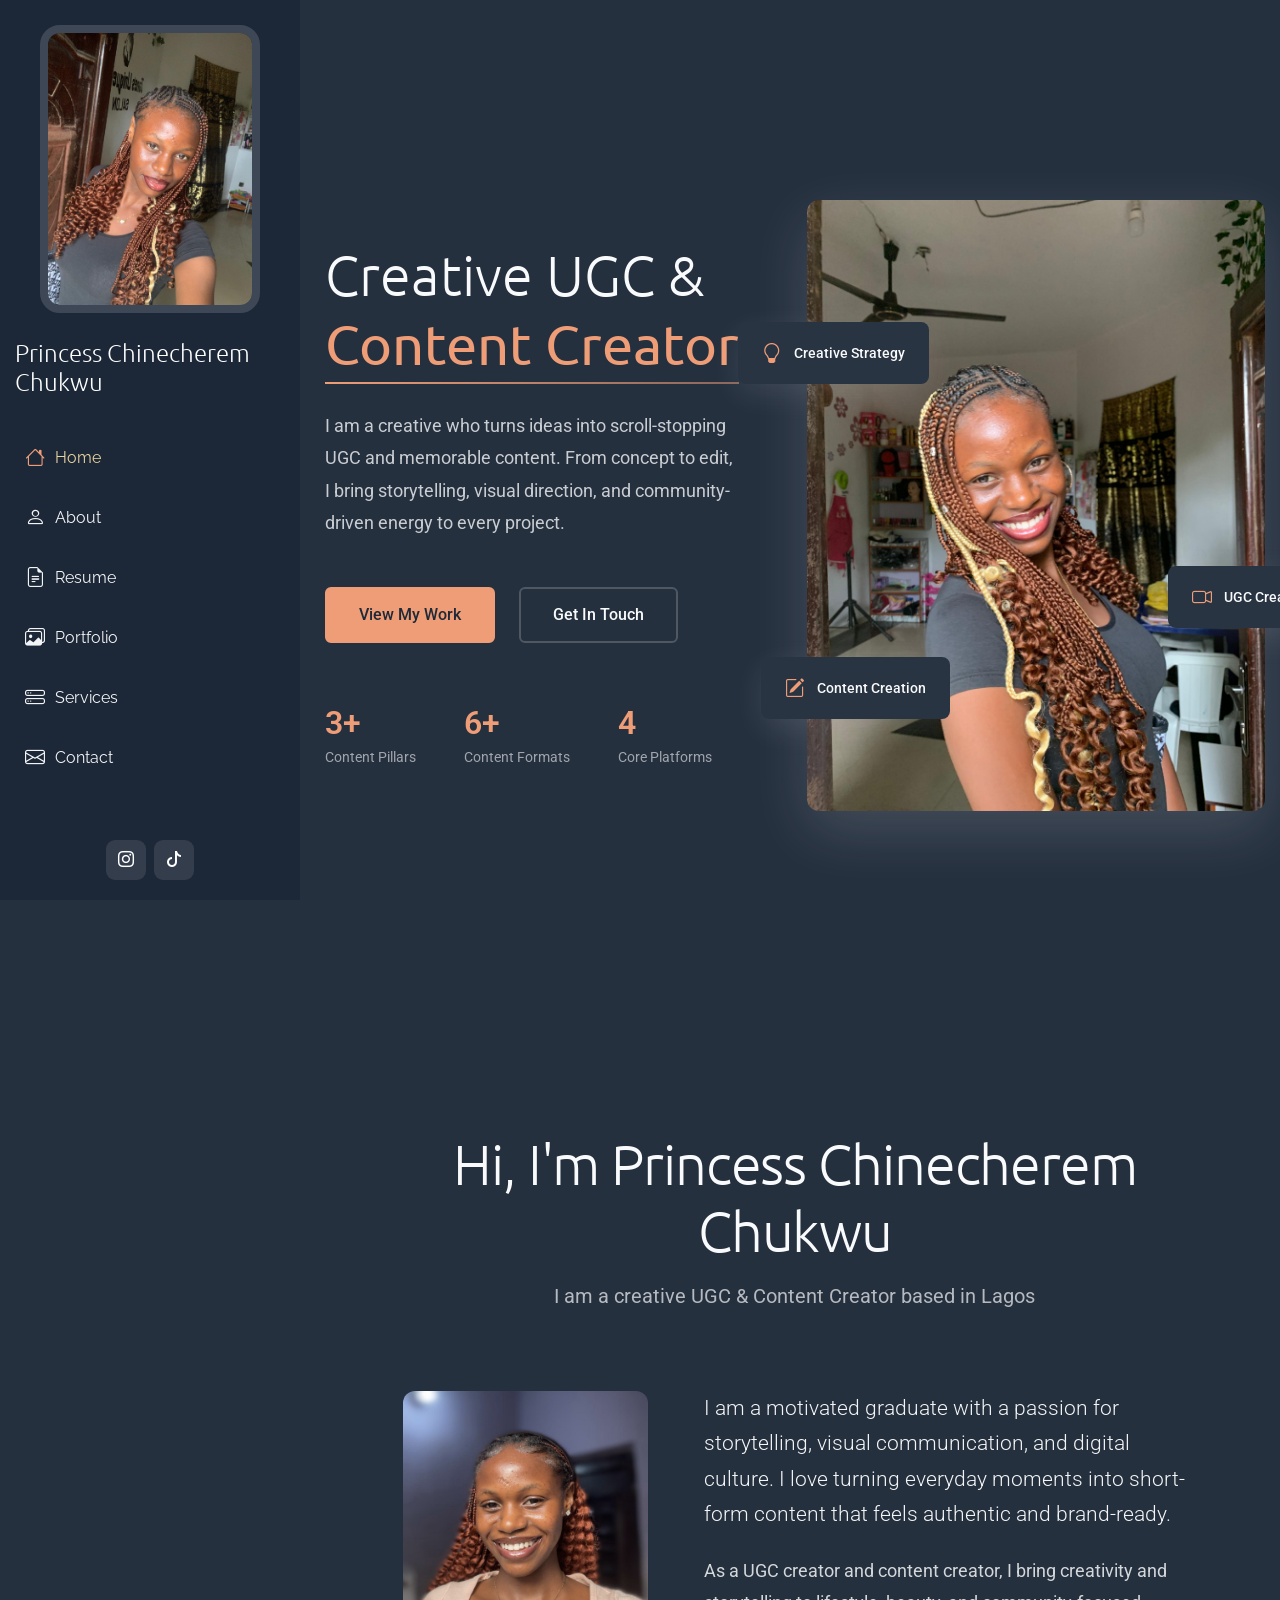
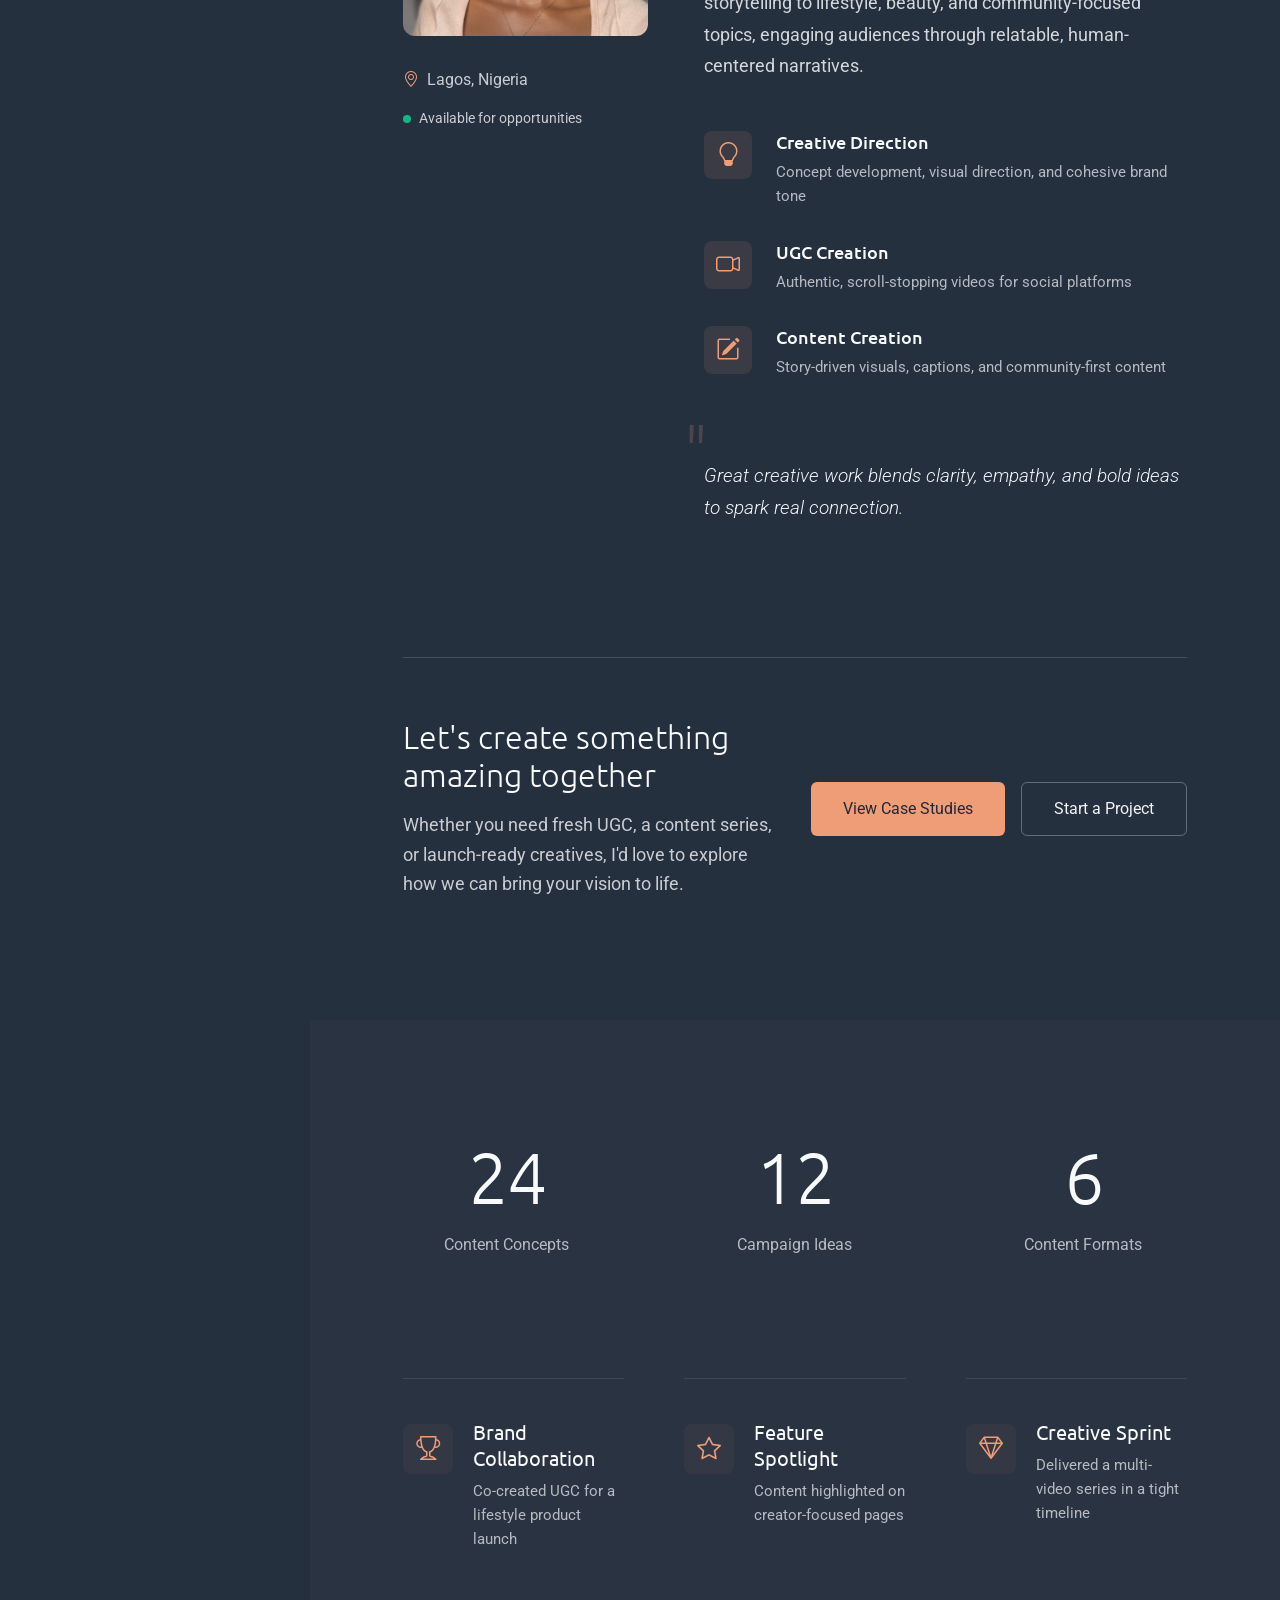
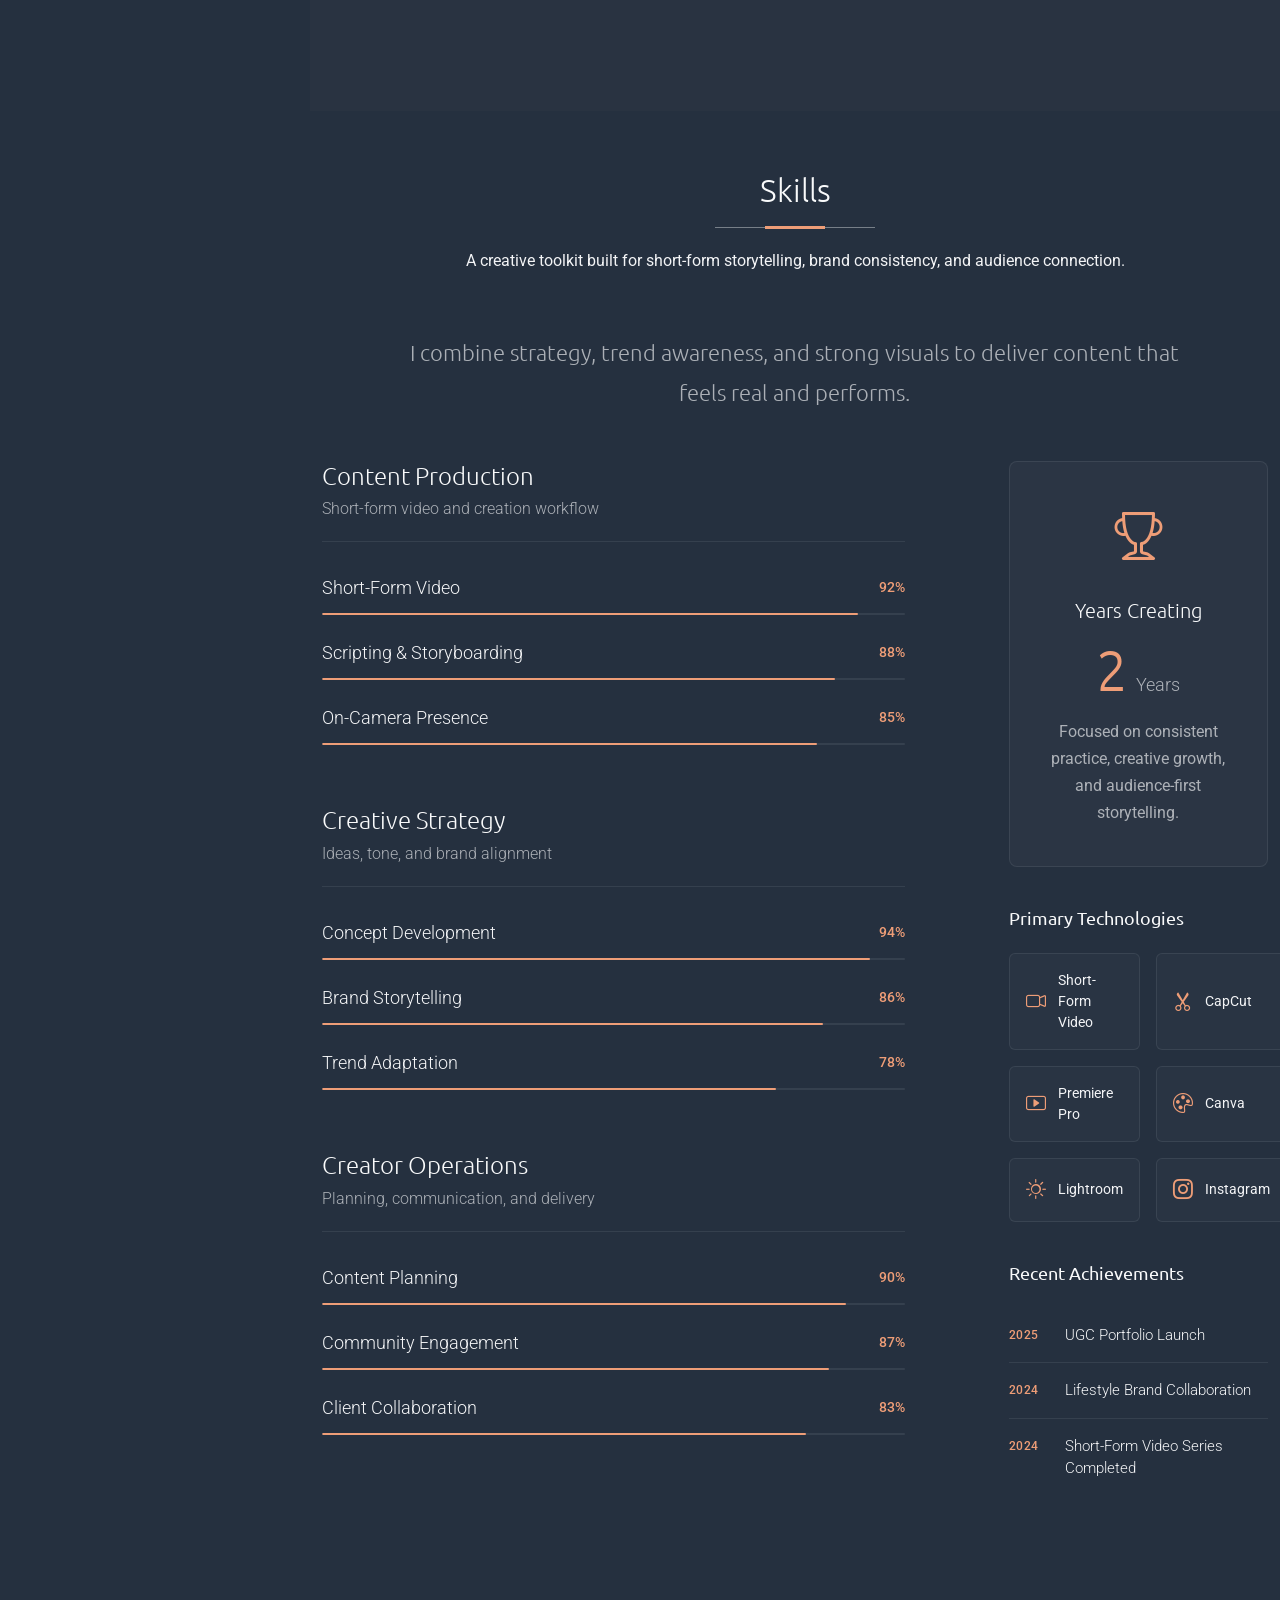
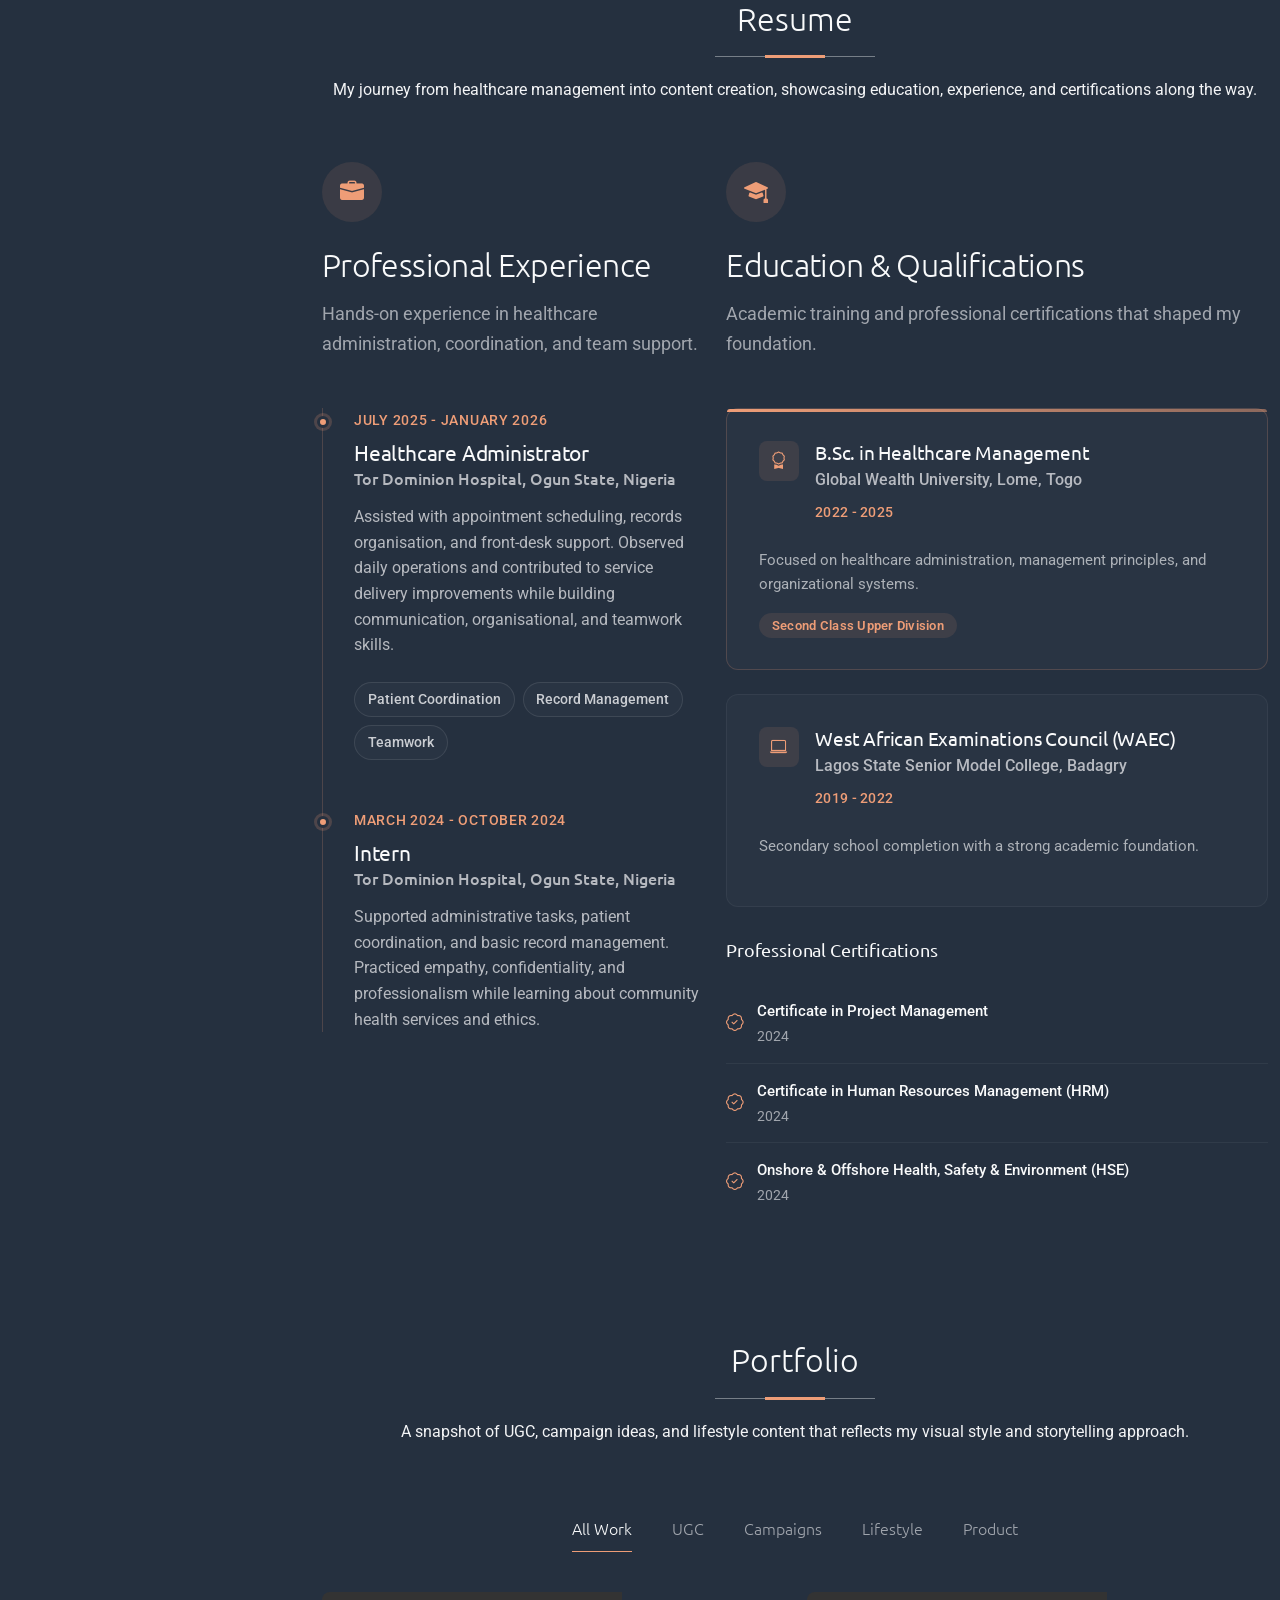
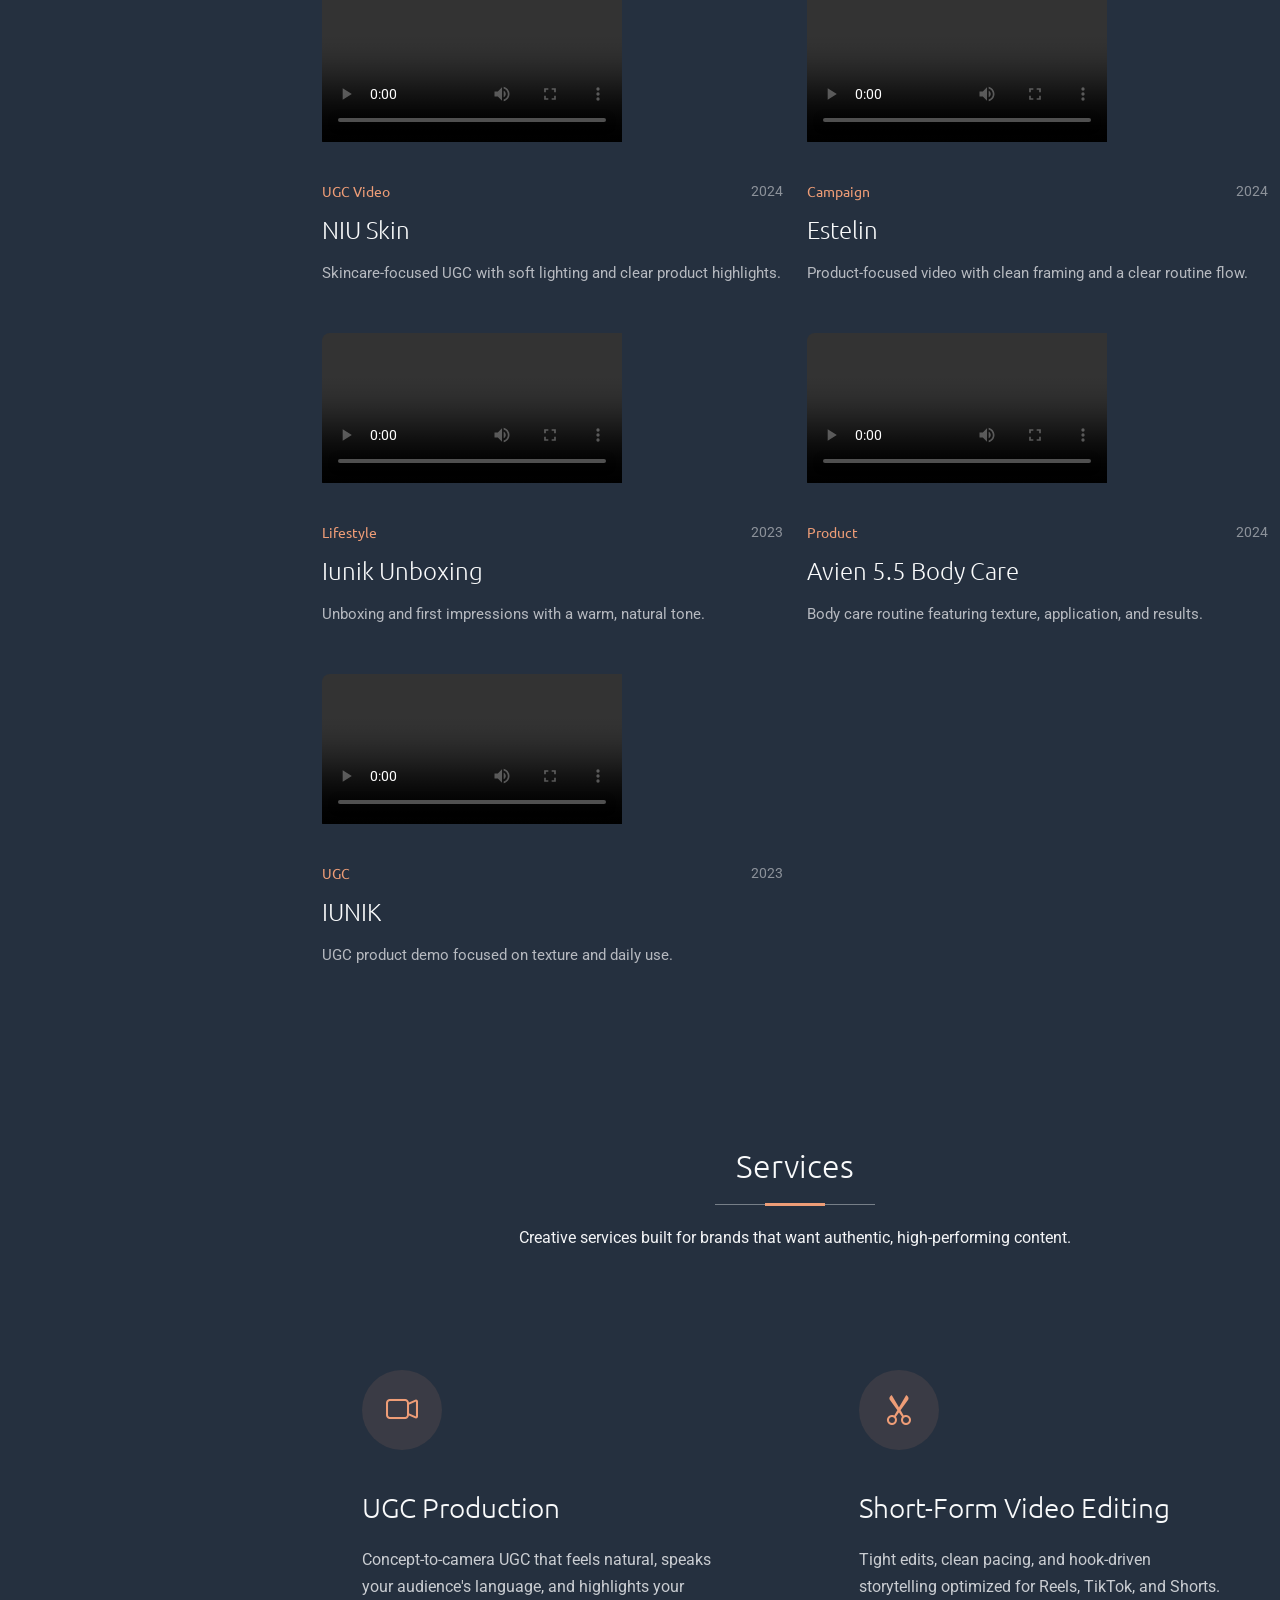
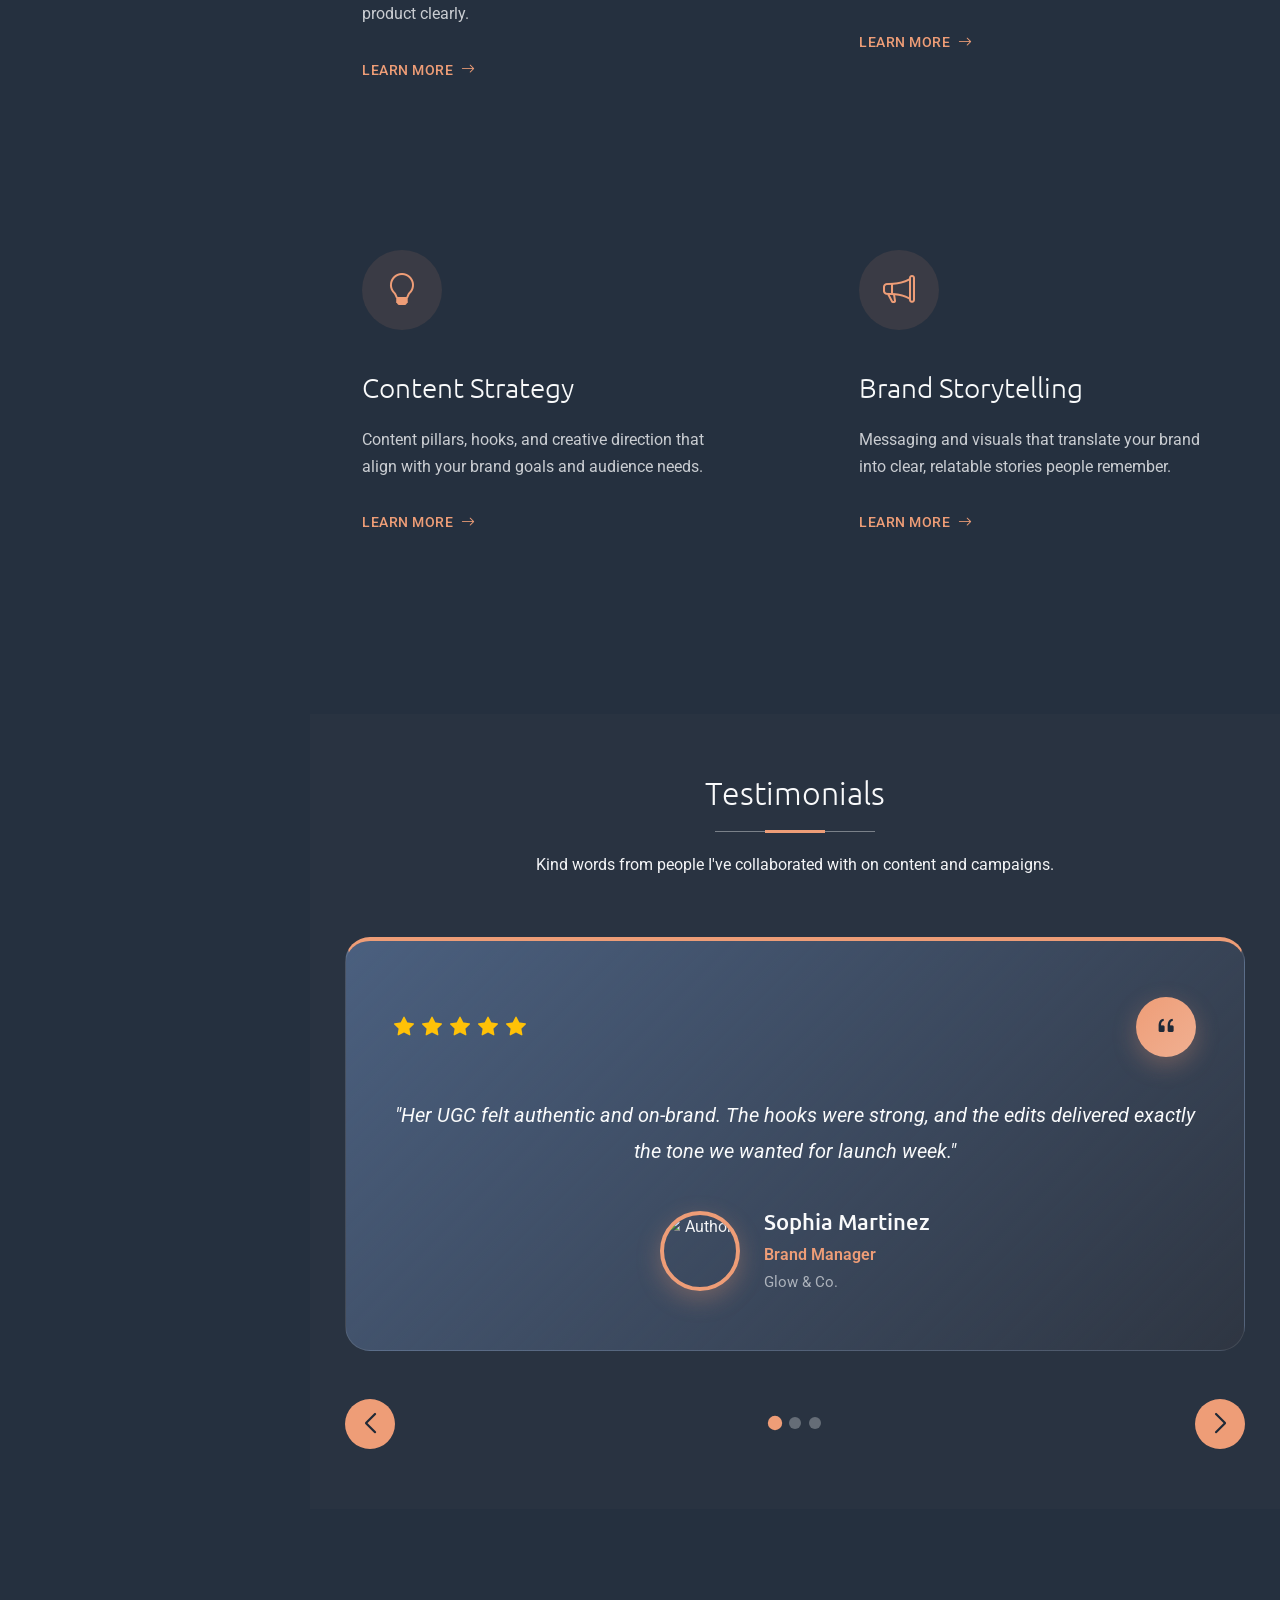
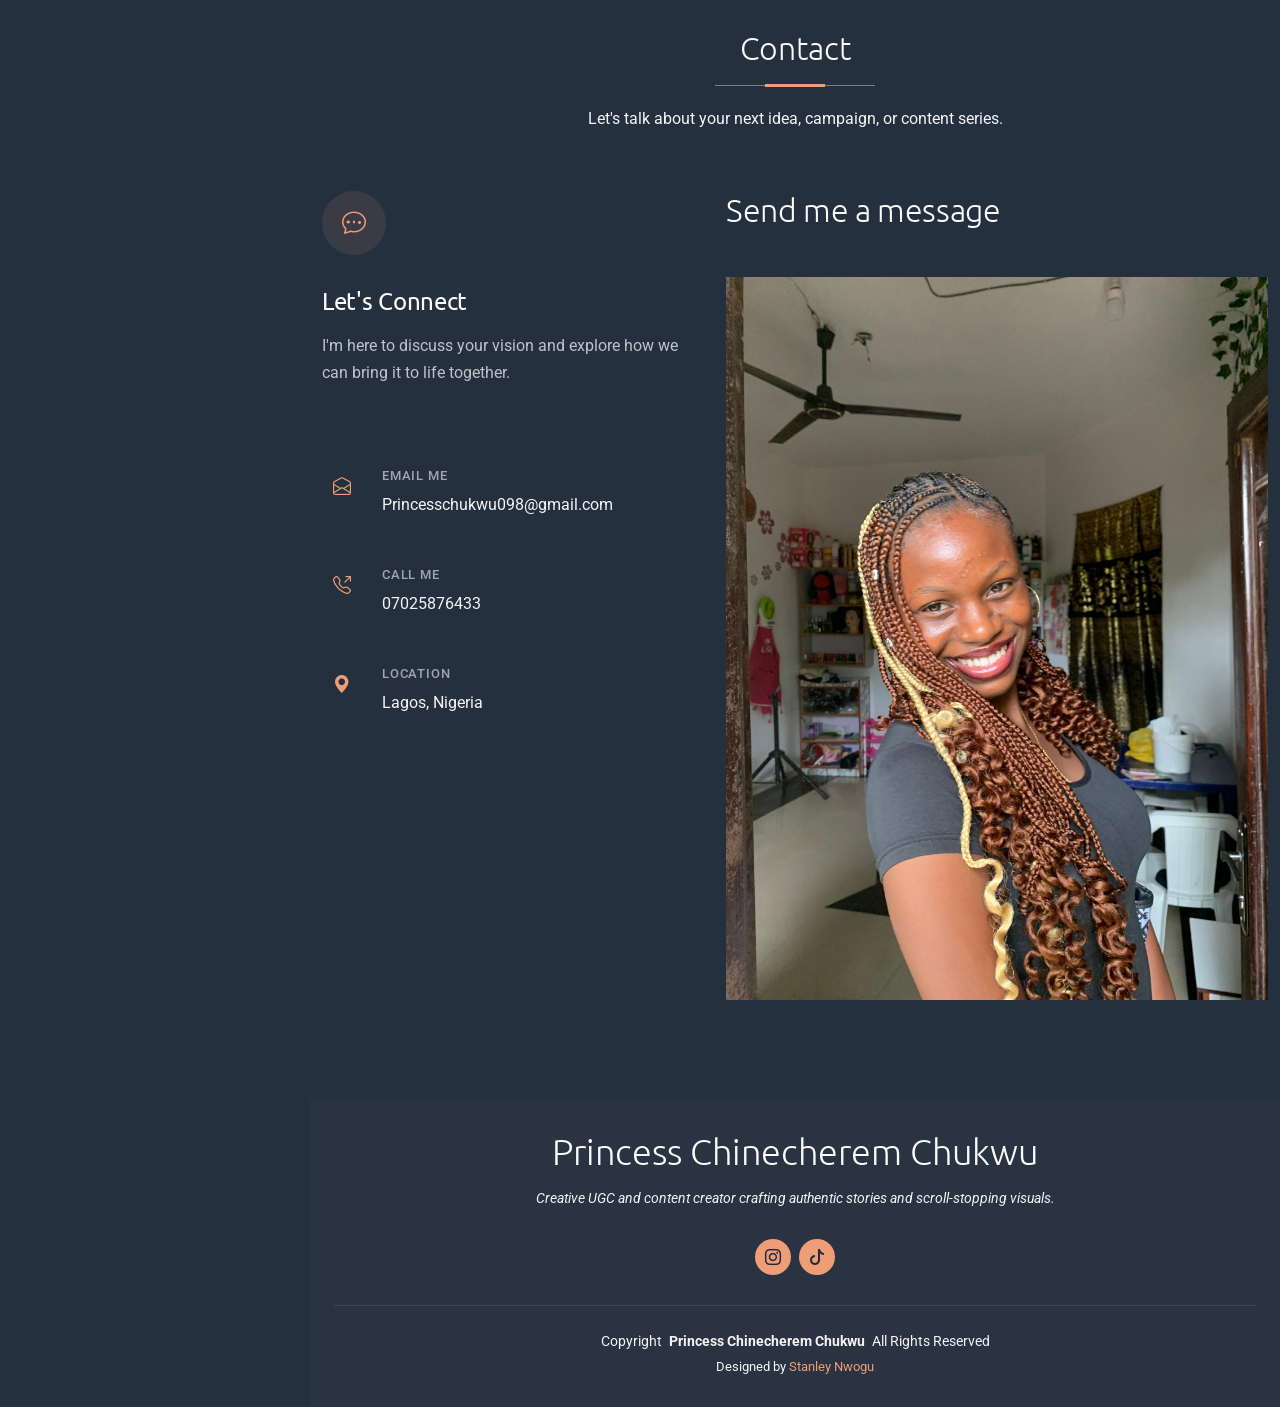
==== commit 9fc7c7c1: "update" ====
--- a/index.html
+++ b/index.html
@@ -15,7 +15,7 @@
 
     <!-- Favicons -->
     <link href="assets/img/favicon.png" rel="icon" />
-    <link href="assets/img/apple-touch-icon.png" rel="apple-touch-icon" />
+    <link href="assets/img/favicon.png" rel="apple-touch-icon" />
 
     <!-- Fonts -->
     <link href="https://fonts.googleapis.com" rel="preconnect" />
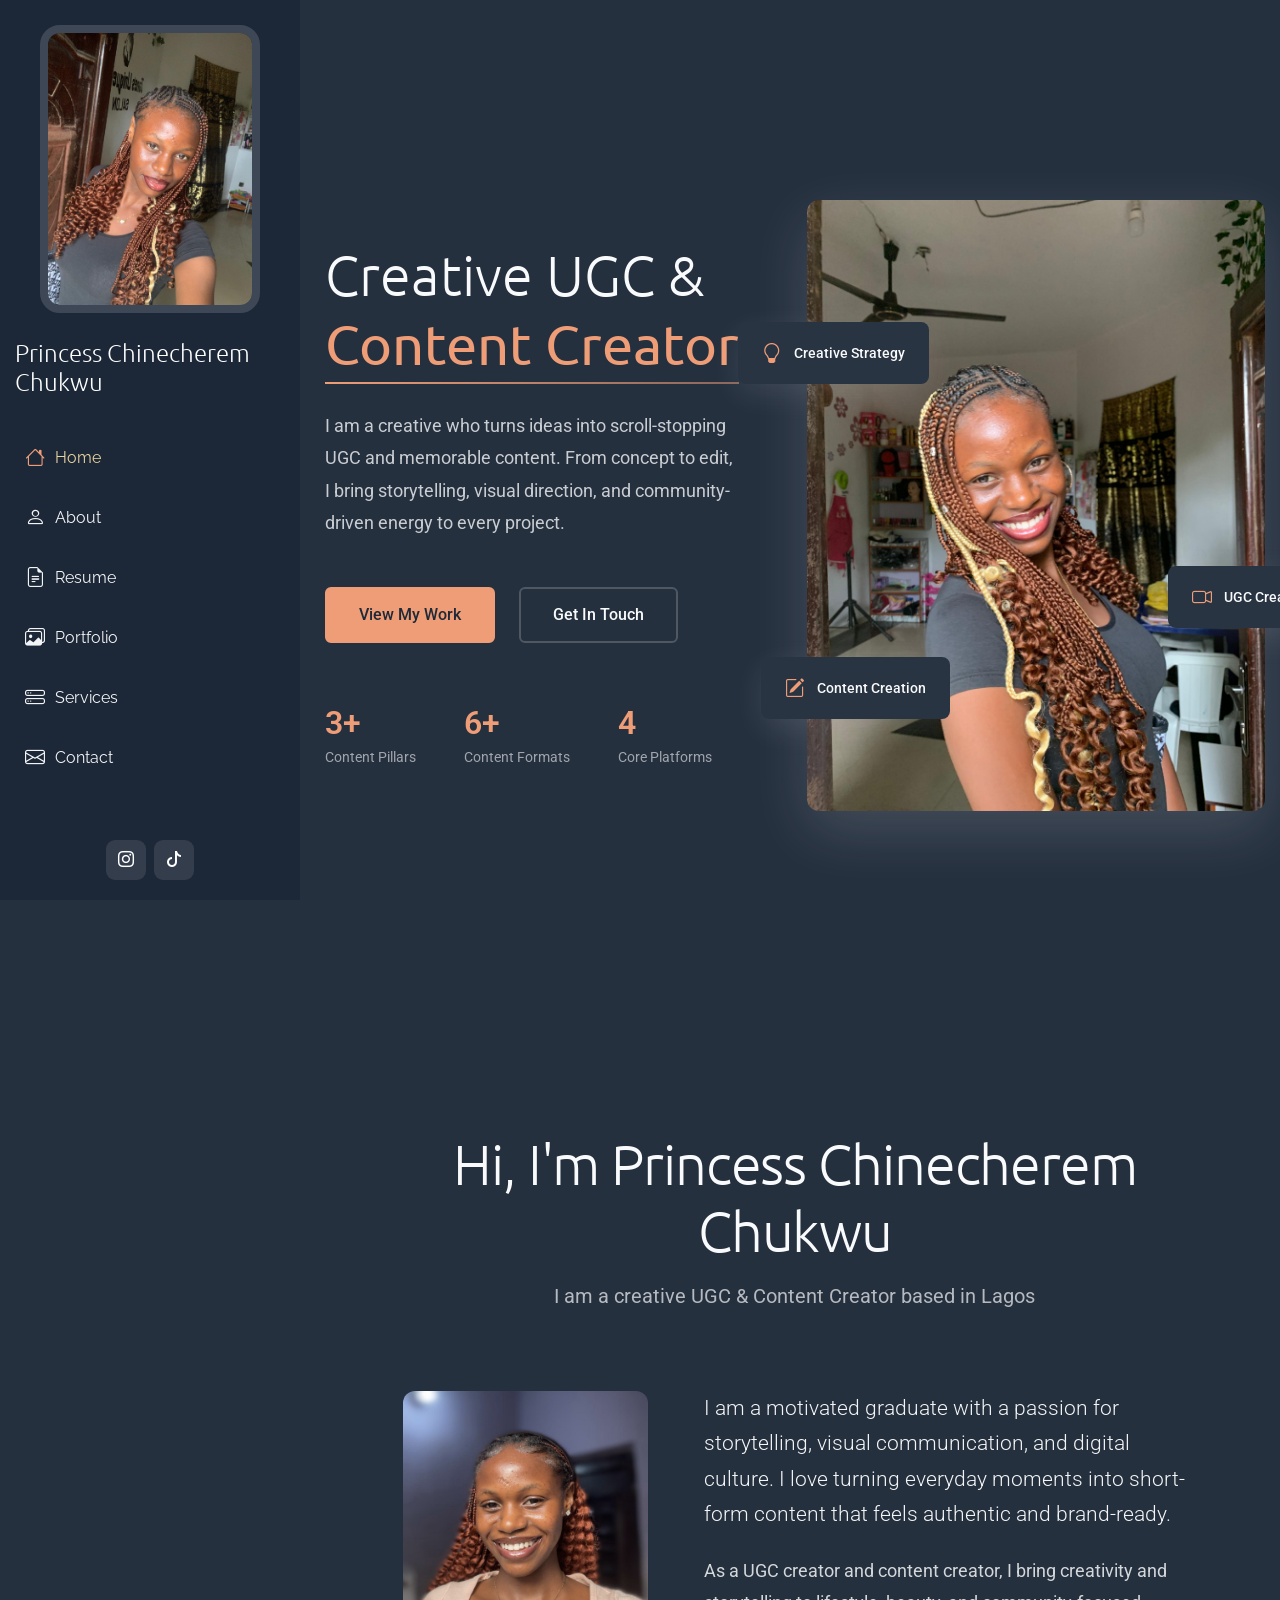
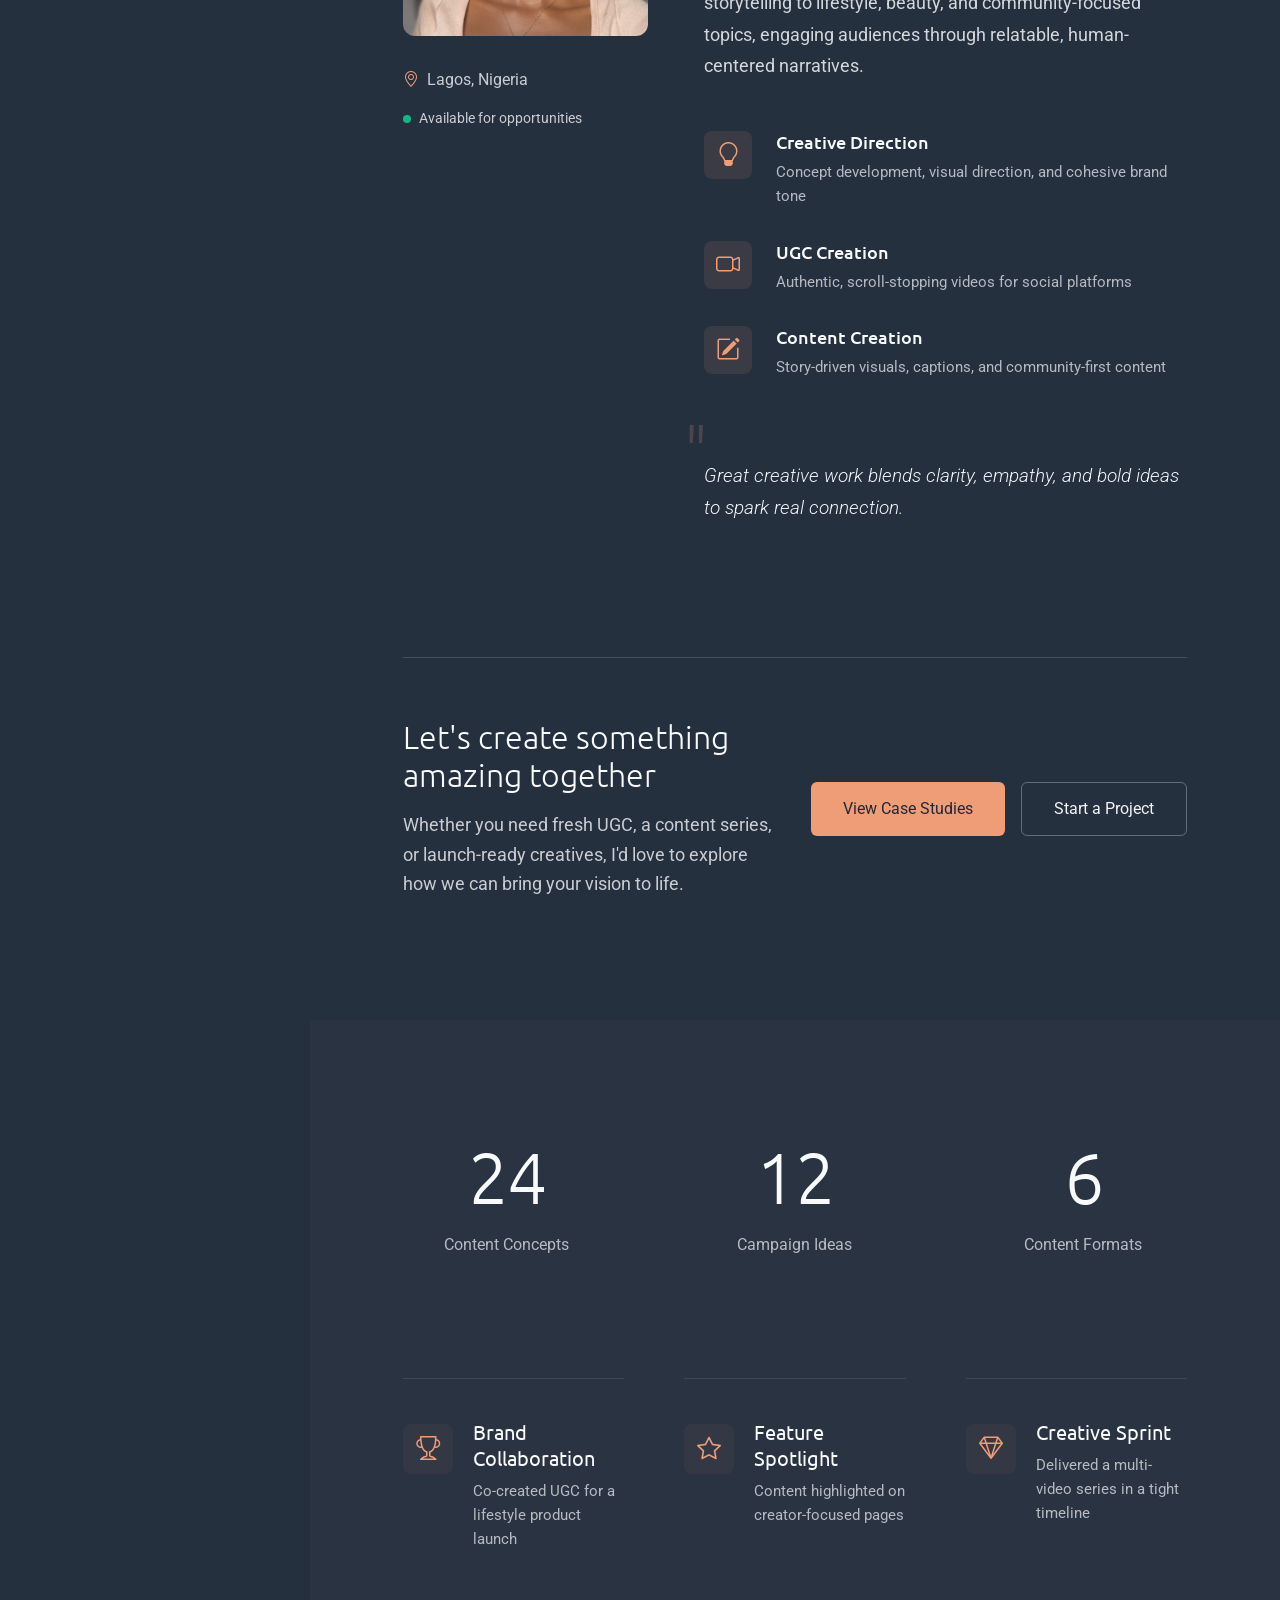
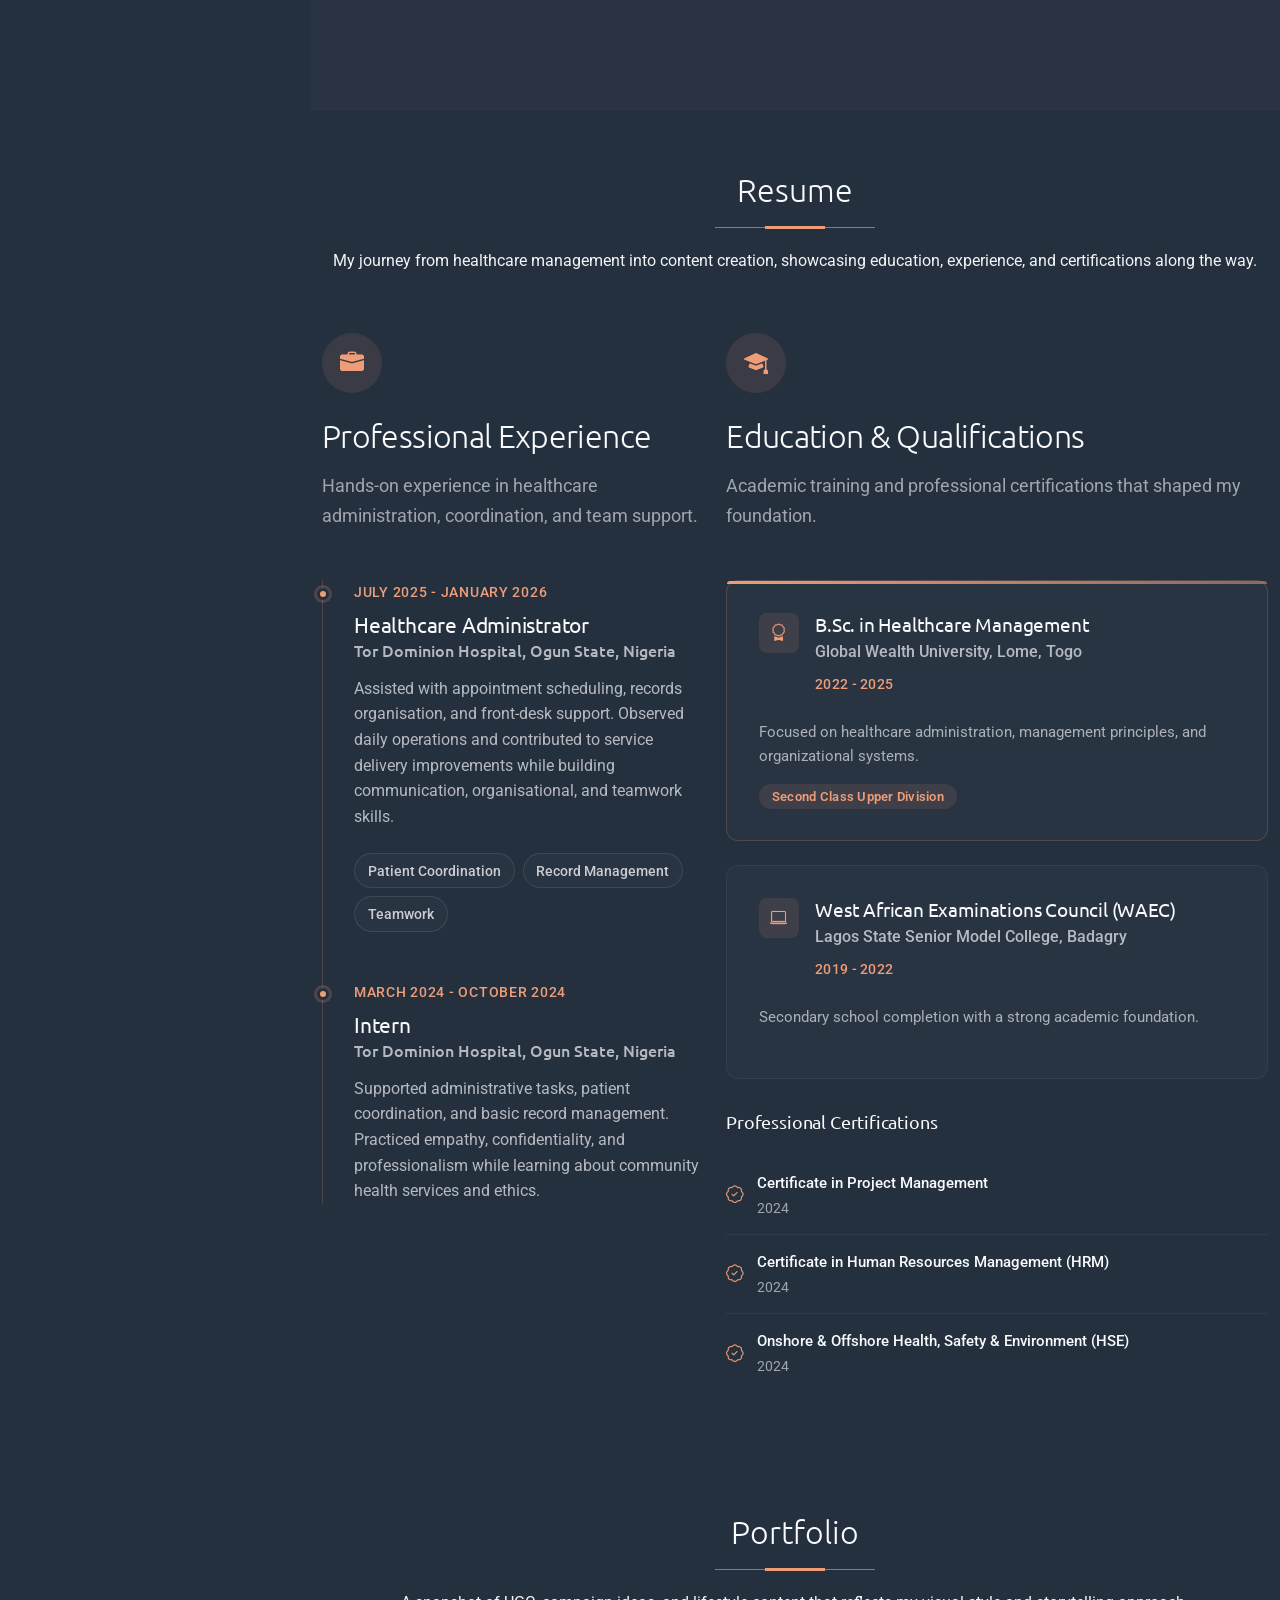
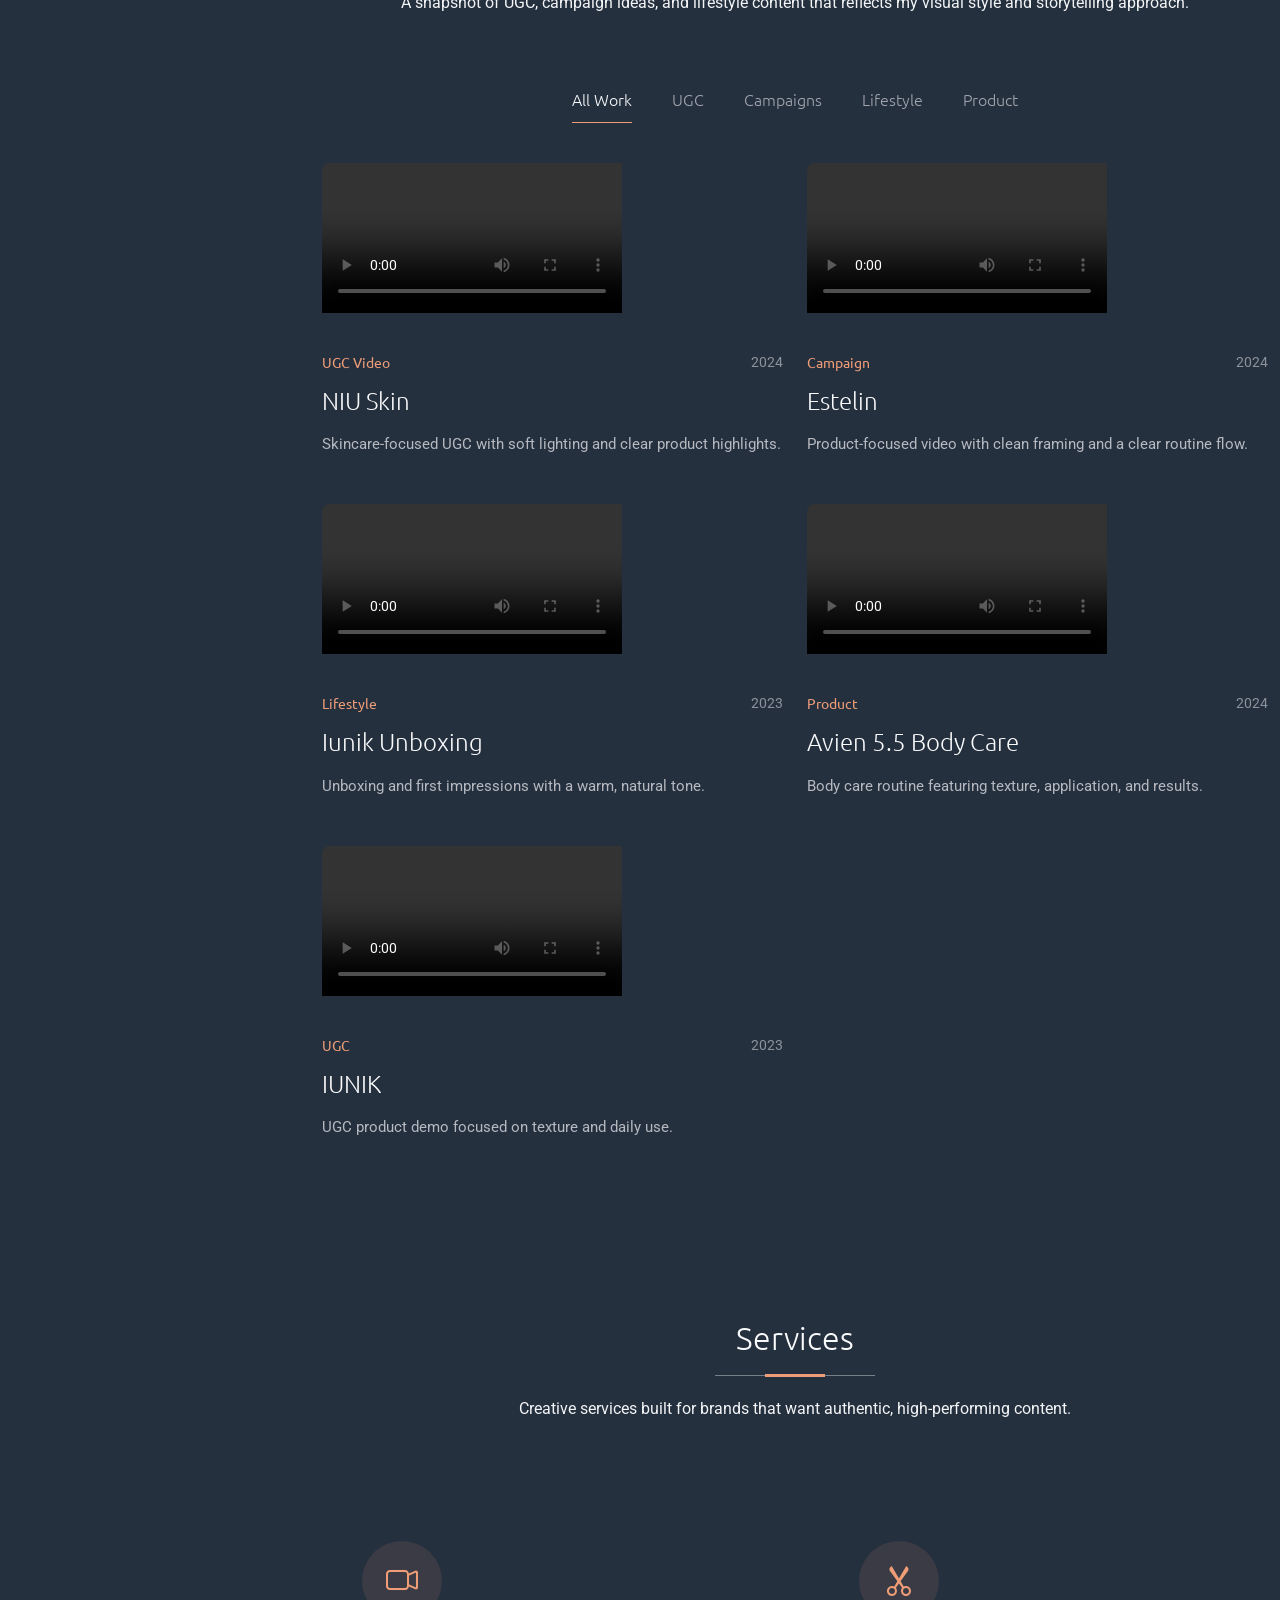
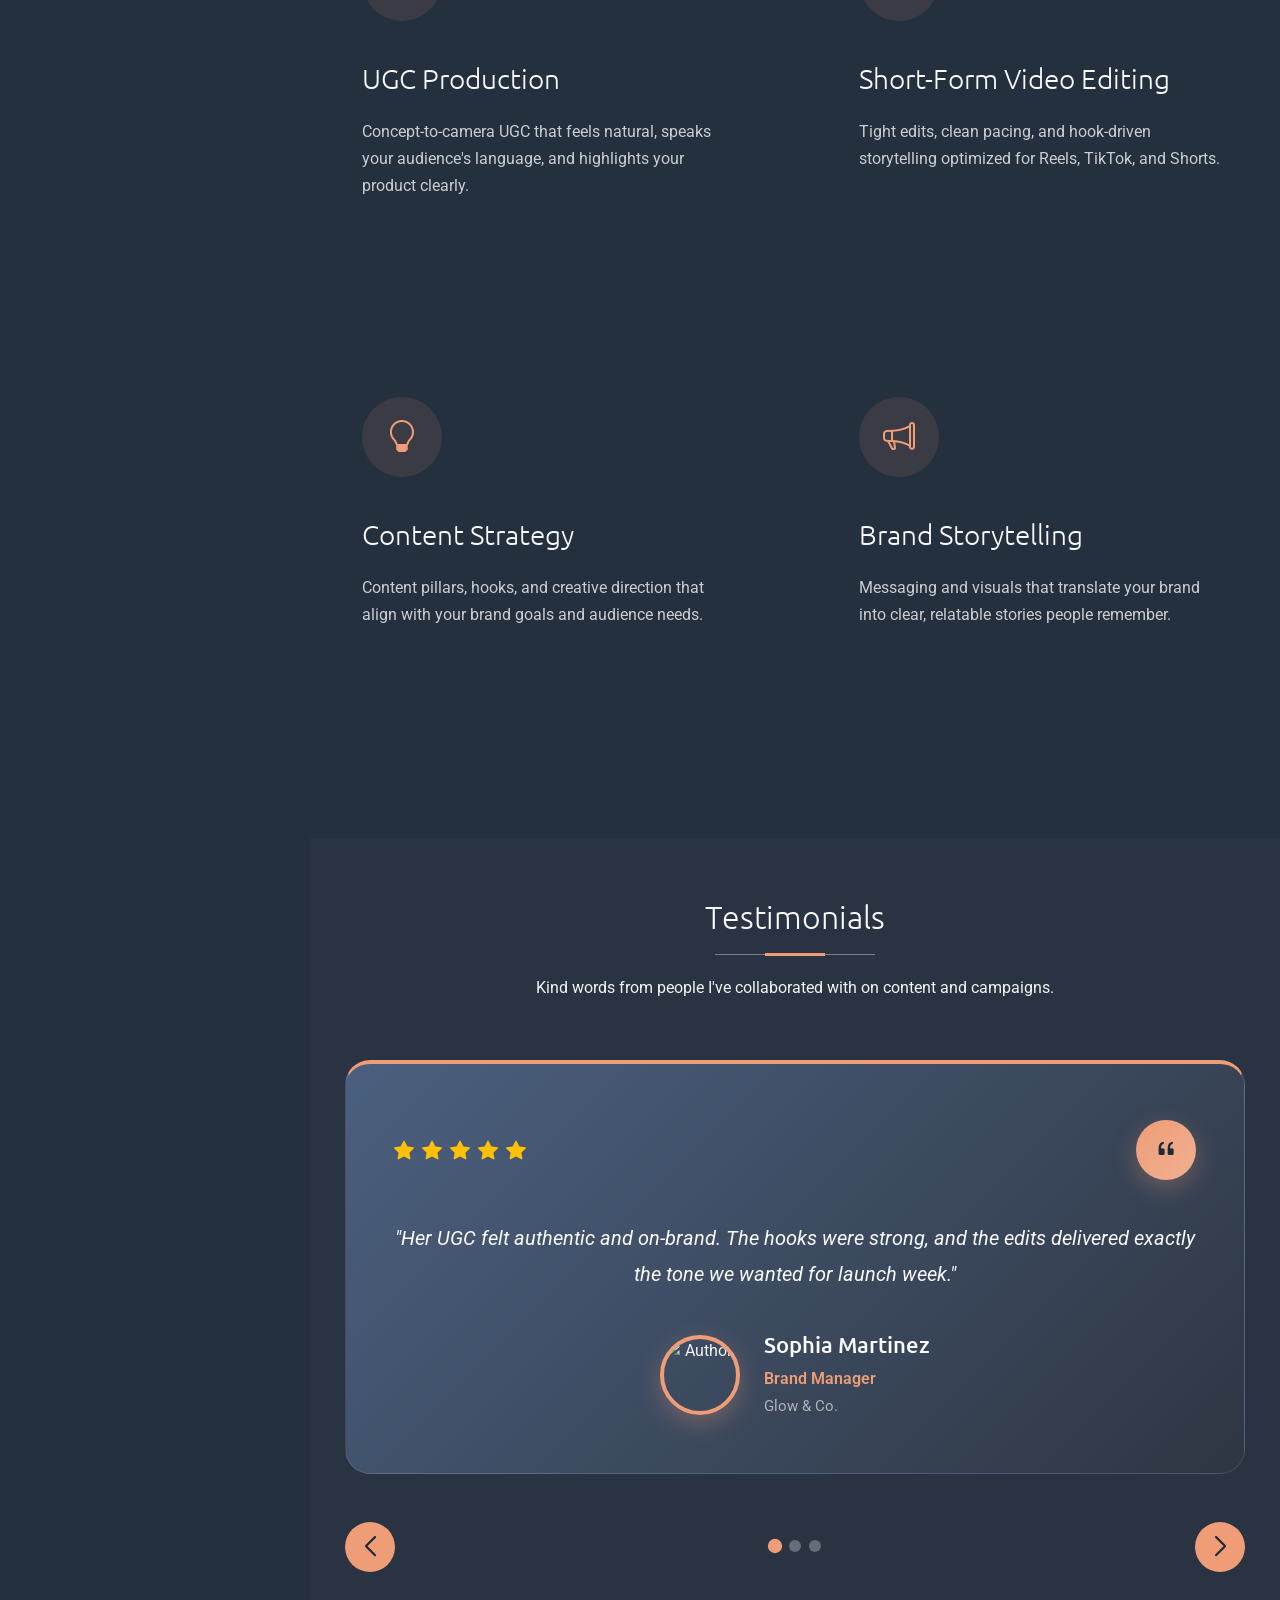
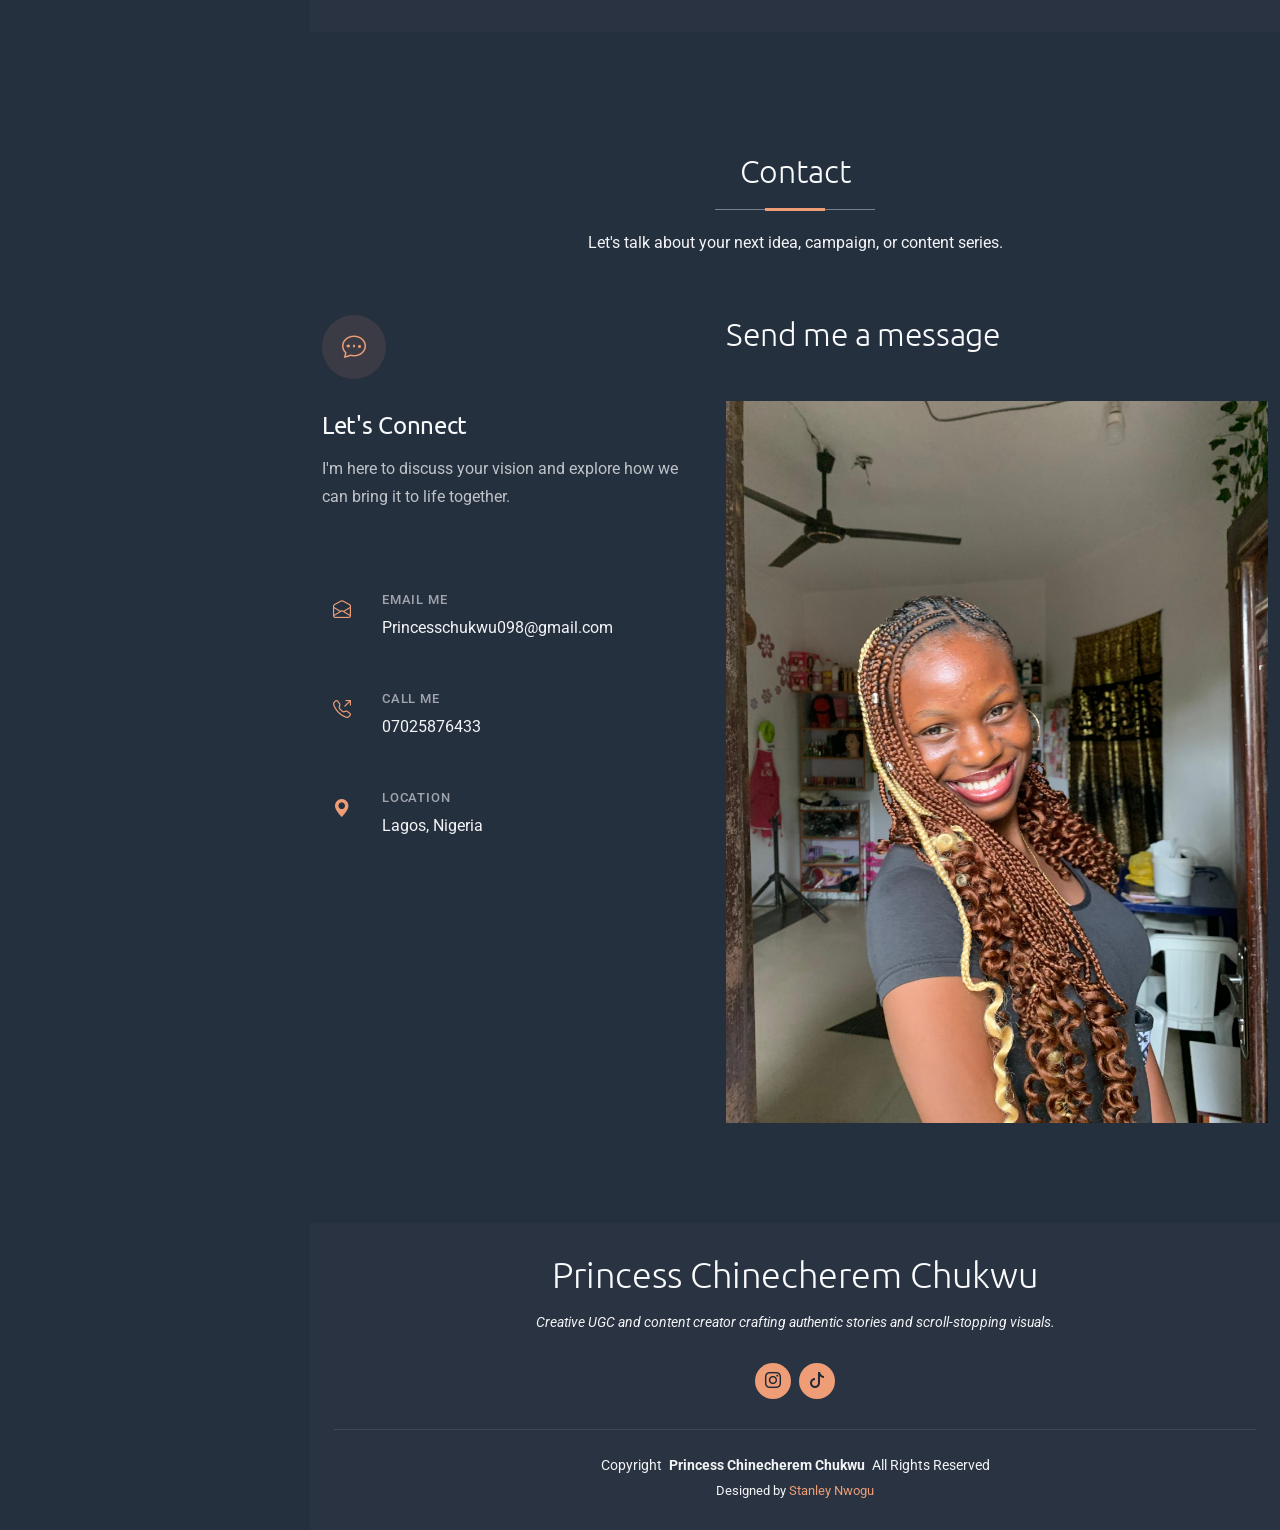
==== commit e5f23a19: "update" ====
--- a/index.html
+++ b/index.html
@@ -466,312 +466,6 @@
       </section>
       <!-- /Stats Section -->
 
-      <!-- Skills Section -->
-      <section id="skills" class="skills section">
-        <!-- Section Title -->
-        <div class="container section-title" data-aos="fade-up">
-          <h2>Skills</h2>
-          <p>
-            A creative toolkit built for short-form storytelling, brand
-            consistency, and audience connection.
-          </p>
-        </div>
-        <!-- End Section Title -->
-
-        <div class="container" data-aos="fade-up" data-aos-delay="100">
-          <div class="row justify-content-center">
-            <div class="col-lg-10">
-              <div
-                class="intro-content text-center mb-5"
-                data-aos="fade-up"
-                data-aos-delay="150"
-              >
-                <p class="lead-text">
-                  I combine strategy, trend awareness, and strong visuals to
-                  deliver content that feels real and performs.
-                </p>
-              </div>
-            </div>
-          </div>
-
-          <div class="row">
-            <div class="col-lg-8">
-              <div class="skills-container">
-                <div
-                  class="skill-category skills-animation"
-                  data-aos="fade-up"
-                  data-aos-delay="200"
-                >
-                  <div class="category-header">
-                    <h3 class="category-title">Content Production</h3>
-                    <p class="category-subtitle">
-                      Short-form video and creation workflow
-                    </p>
-                  </div>
-                  <div class="skills-list">
-                    <div class="skill-row">
-                      <div class="skill-info">
-                        <span class="skill-name">Short-Form Video</span>
-                        <span class="skill-percentage">92%</span>
-                      </div>
-                      <div class="progress">
-                        <div
-                          class="progress-bar"
-                          role="progressbar"
-                          aria-valuenow="92"
-                          aria-valuemin="0"
-                          aria-valuemax="100"
-                        ></div>
-                      </div>
-                    </div>
-                    <div class="skill-row">
-                      <div class="skill-info">
-                        <span class="skill-name"
-                          >Scripting &amp; Storyboarding</span
-                        >
-                        <span class="skill-percentage">88%</span>
-                      </div>
-                      <div class="progress">
-                        <div
-                          class="progress-bar"
-                          role="progressbar"
-                          aria-valuenow="88"
-                          aria-valuemin="0"
-                          aria-valuemax="100"
-                        ></div>
-                      </div>
-                    </div>
-                    <div class="skill-row">
-                      <div class="skill-info">
-                        <span class="skill-name">On-Camera Presence</span>
-                        <span class="skill-percentage">85%</span>
-                      </div>
-                      <div class="progress">
-                        <div
-                          class="progress-bar"
-                          role="progressbar"
-                          aria-valuenow="85"
-                          aria-valuemin="0"
-                          aria-valuemax="100"
-                        ></div>
-                      </div>
-                    </div>
-                  </div>
-                </div>
-
-                <div
-                  class="skill-category skills-animation"
-                  data-aos="fade-up"
-                  data-aos-delay="250"
-                >
-                  <div class="category-header">
-                    <h3 class="category-title">Creative Strategy</h3>
-                    <p class="category-subtitle">
-                      Ideas, tone, and brand alignment
-                    </p>
-                  </div>
-                  <div class="skills-list">
-                    <div class="skill-row">
-                      <div class="skill-info">
-                        <span class="skill-name">Concept Development</span>
-                        <span class="skill-percentage">94%</span>
-                      </div>
-                      <div class="progress">
-                        <div
-                          class="progress-bar"
-                          role="progressbar"
-                          aria-valuenow="94"
-                          aria-valuemin="0"
-                          aria-valuemax="100"
-                        ></div>
-                      </div>
-                    </div>
-                    <div class="skill-row">
-                      <div class="skill-info">
-                        <span class="skill-name">Brand Storytelling</span>
-                        <span class="skill-percentage">86%</span>
-                      </div>
-                      <div class="progress">
-                        <div
-                          class="progress-bar"
-                          role="progressbar"
-                          aria-valuenow="86"
-                          aria-valuemin="0"
-                          aria-valuemax="100"
-                        ></div>
-                      </div>
-                    </div>
-                    <div class="skill-row">
-                      <div class="skill-info">
-                        <span class="skill-name">Trend Adaptation</span>
-                        <span class="skill-percentage">78%</span>
-                      </div>
-                      <div class="progress">
-                        <div
-                          class="progress-bar"
-                          role="progressbar"
-                          aria-valuenow="78"
-                          aria-valuemin="0"
-                          aria-valuemax="100"
-                        ></div>
-                      </div>
-                    </div>
-                  </div>
-                </div>
-
-                <div
-                  class="skill-category skills-animation"
-                  data-aos="fade-up"
-                  data-aos-delay="300"
-                >
-                  <div class="category-header">
-                    <h3 class="category-title">Creator Operations</h3>
-                    <p class="category-subtitle">
-                      Planning, communication, and delivery
-                    </p>
-                  </div>
-                  <div class="skills-list">
-                    <div class="skill-row">
-                      <div class="skill-info">
-                        <span class="skill-name">Content Planning</span>
-                        <span class="skill-percentage">90%</span>
-                      </div>
-                      <div class="progress">
-                        <div
-                          class="progress-bar"
-                          role="progressbar"
-                          aria-valuenow="90"
-                          aria-valuemin="0"
-                          aria-valuemax="100"
-                        ></div>
-                      </div>
-                    </div>
-                    <div class="skill-row">
-                      <div class="skill-info">
-                        <span class="skill-name">Community Engagement</span>
-                        <span class="skill-percentage">87%</span>
-                      </div>
-                      <div class="progress">
-                        <div
-                          class="progress-bar"
-                          role="progressbar"
-                          aria-valuenow="87"
-                          aria-valuemin="0"
-                          aria-valuemax="100"
-                        ></div>
-                      </div>
-                    </div>
-                    <div class="skill-row">
-                      <div class="skill-info">
-                        <span class="skill-name">Client Collaboration</span>
-                        <span class="skill-percentage">83%</span>
-                      </div>
-                      <div class="progress">
-                        <div
-                          class="progress-bar"
-                          role="progressbar"
-                          aria-valuenow="83"
-                          aria-valuemin="0"
-                          aria-valuemax="100"
-                        ></div>
-                      </div>
-                    </div>
-                  </div>
-                </div>
-              </div>
-            </div>
-
-            <div class="col-lg-4">
-              <div class="skills-sidebar">
-                <div
-                  class="expertise-highlight"
-                  data-aos="fade-up"
-                  data-aos-delay="350"
-                >
-                  <div class="highlight-icon">
-                    <i class="bi bi-trophy"></i>
-                  </div>
-                  <h4 class="highlight-title">Years Creating</h4>
-                  <div class="experience-number">
-                    <span
-                      data-purecounter-start="0"
-                      data-purecounter-end="2"
-                      data-purecounter-duration="1"
-                      class="purecounter"
-                    ></span>
-                    <span class="experience-label">Years</span>
-                  </div>
-                  <p class="highlight-description">
-                    Focused on consistent practice, creative growth, and
-                    audience-first storytelling.
-                  </p>
-                </div>
-
-                <div
-                  class="technologies-section"
-                  data-aos="fade-up"
-                  data-aos-delay="400"
-                >
-                  <h5 class="tech-title">Primary Technologies</h5>
-                  <div class="tech-stack">
-                    <div class="tech-item">
-                      <i class="bi bi-camera-video"></i>
-                      <span>Short-Form Video</span>
-                    </div>
-                    <div class="tech-item">
-                      <i class="bi bi-scissors"></i>
-                      <span>CapCut</span>
-                    </div>
-                    <div class="tech-item">
-                      <i class="bi bi-play-btn"></i>
-                      <span>Premiere Pro</span>
-                    </div>
-                    <div class="tech-item">
-                      <i class="bi bi-palette"></i>
-                      <span>Canva</span>
-                    </div>
-                    <div class="tech-item">
-                      <i class="bi bi-brightness-high"></i>
-                      <span>Lightroom</span>
-                    </div>
-                    <div class="tech-item">
-                      <i class="bi bi-instagram"></i>
-                      <span>Instagram</span>
-                    </div>
-                  </div>
-                </div>
-
-                <div
-                  class="achievements-section"
-                  data-aos="fade-up"
-                  data-aos-delay="450"
-                >
-                  <h5 class="achievements-title">Recent Achievements</h5>
-                  <div class="achievement-list">
-                    <div class="achievement-item">
-                      <div class="achievement-date">2025</div>
-                      <div class="achievement-text">UGC Portfolio Launch</div>
-                    </div>
-                    <div class="achievement-item">
-                      <div class="achievement-date">2024</div>
-                      <div class="achievement-text">
-                        Lifestyle Brand Collaboration
-                      </div>
-                    </div>
-                    <div class="achievement-item">
-                      <div class="achievement-date">2024</div>
-                      <div class="achievement-text">
-                        Short-Form Video Series Completed
-                      </div>
-                    </div>
-                  </div>
-                </div>
-              </div>
-            </div>
-          </div>
-        </div>
-      </section>
-      <!-- /Skills Section -->
 
       <!-- Resume Section -->
       <section id="resume" class="resume section">
@@ -1259,10 +953,7 @@
                     Concept-to-camera UGC that feels natural, speaks your
                     audience's language, and highlights your product clearly.
                   </p>
-                  <a href="service-details.html" class="read-more">
-                    <span>Learn More</span>
-                    <i class="bi bi-arrow-right"></i>
-                  </a>
+         
                 </div>
               </div>
             </div>
@@ -1280,10 +971,7 @@
                     Tight edits, clean pacing, and hook-driven storytelling
                     optimized for Reels, TikTok, and Shorts.
                   </p>
-                  <a href="service-details.html" class="read-more">
-                    <span>Learn More</span>
-                    <i class="bi bi-arrow-right"></i>
-                  </a>
+        
                 </div>
               </div>
             </div>
@@ -1299,10 +987,7 @@
                     Content pillars, hooks, and creative direction that align
                     with your brand goals and audience needs.
                   </p>
-                  <a href="service-details.html" class="read-more">
-                    <span>Learn More</span>
-                    <i class="bi bi-arrow-right"></i>
-                  </a>
+  
                 </div>
               </div>
             </div>
@@ -1318,10 +1003,7 @@
                     Messaging and visuals that translate your brand into clear,
                     relatable stories people remember.
                   </p>
-                  <a href="service-details.html" class="read-more">
-                    <span>Learn More</span>
-                    <i class="bi bi-arrow-right"></i>
-                  </a>
+      
                 </div>
               </div>
             </div>
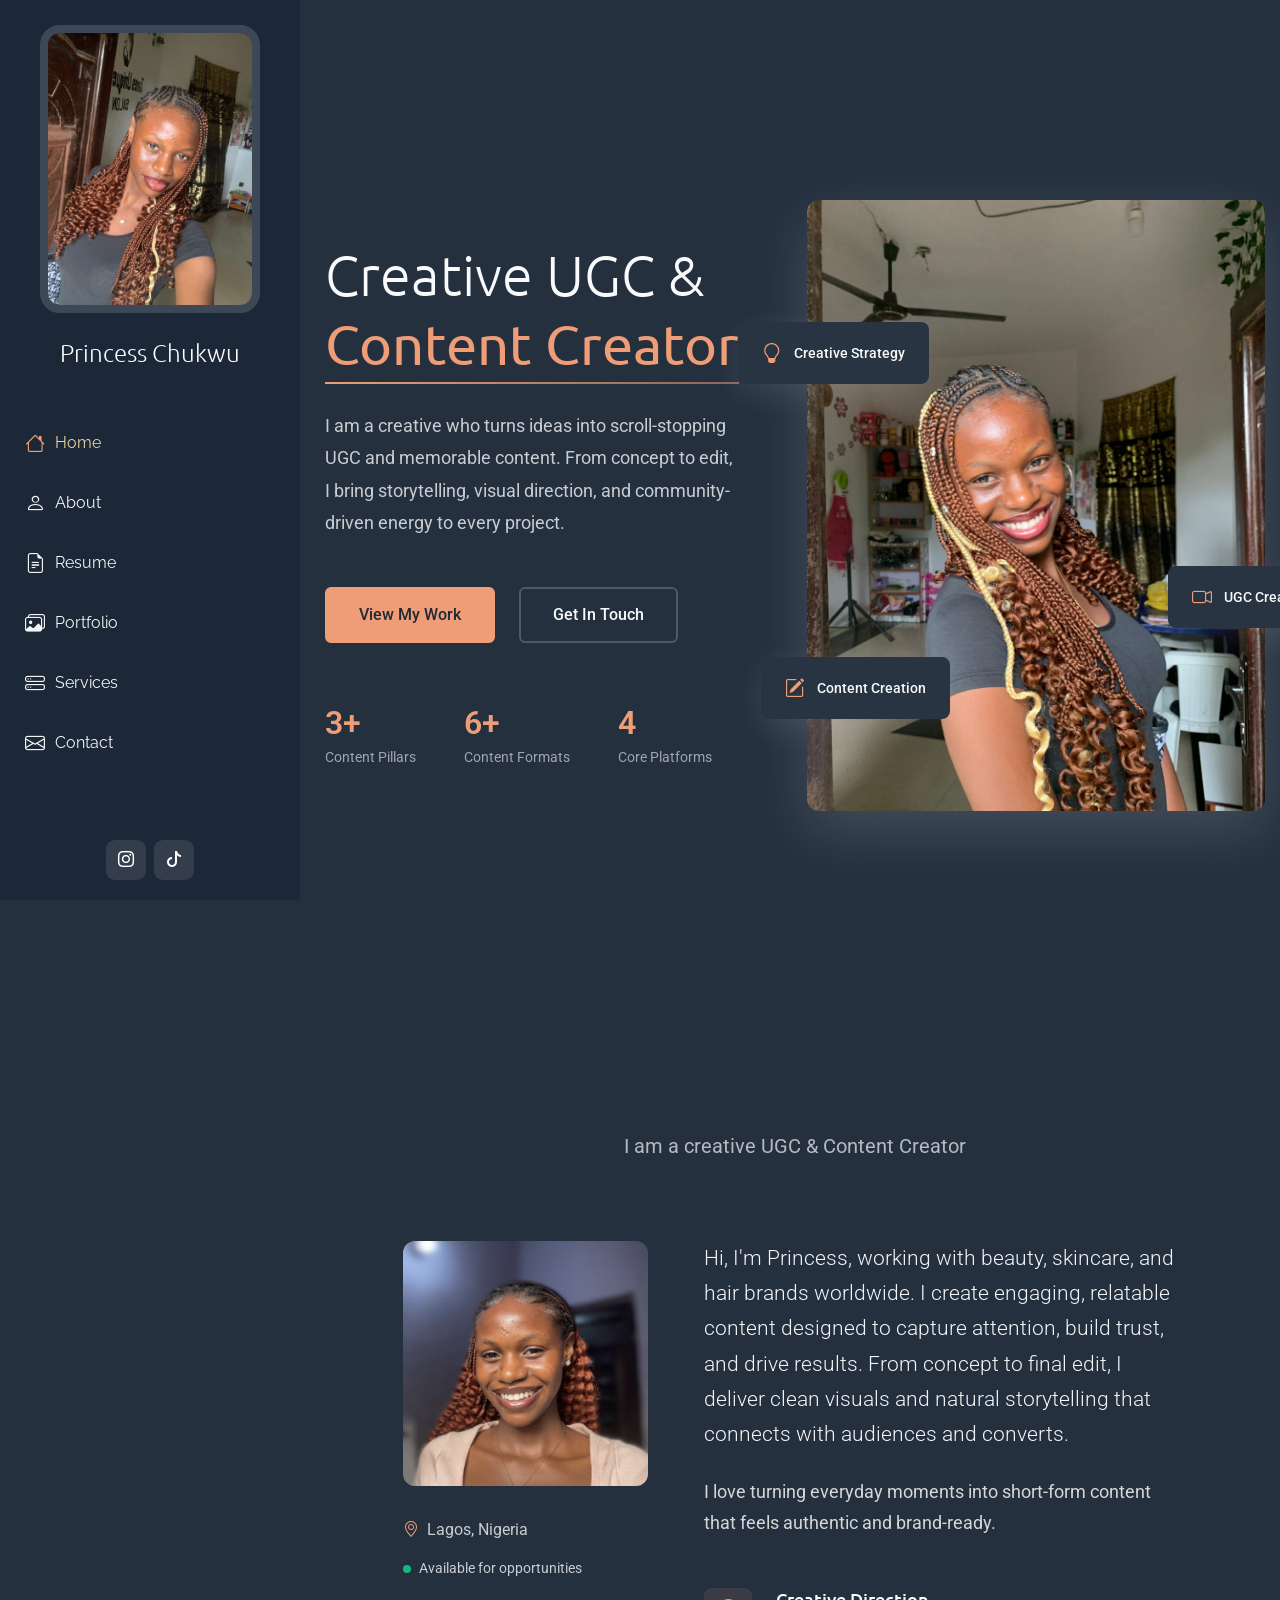
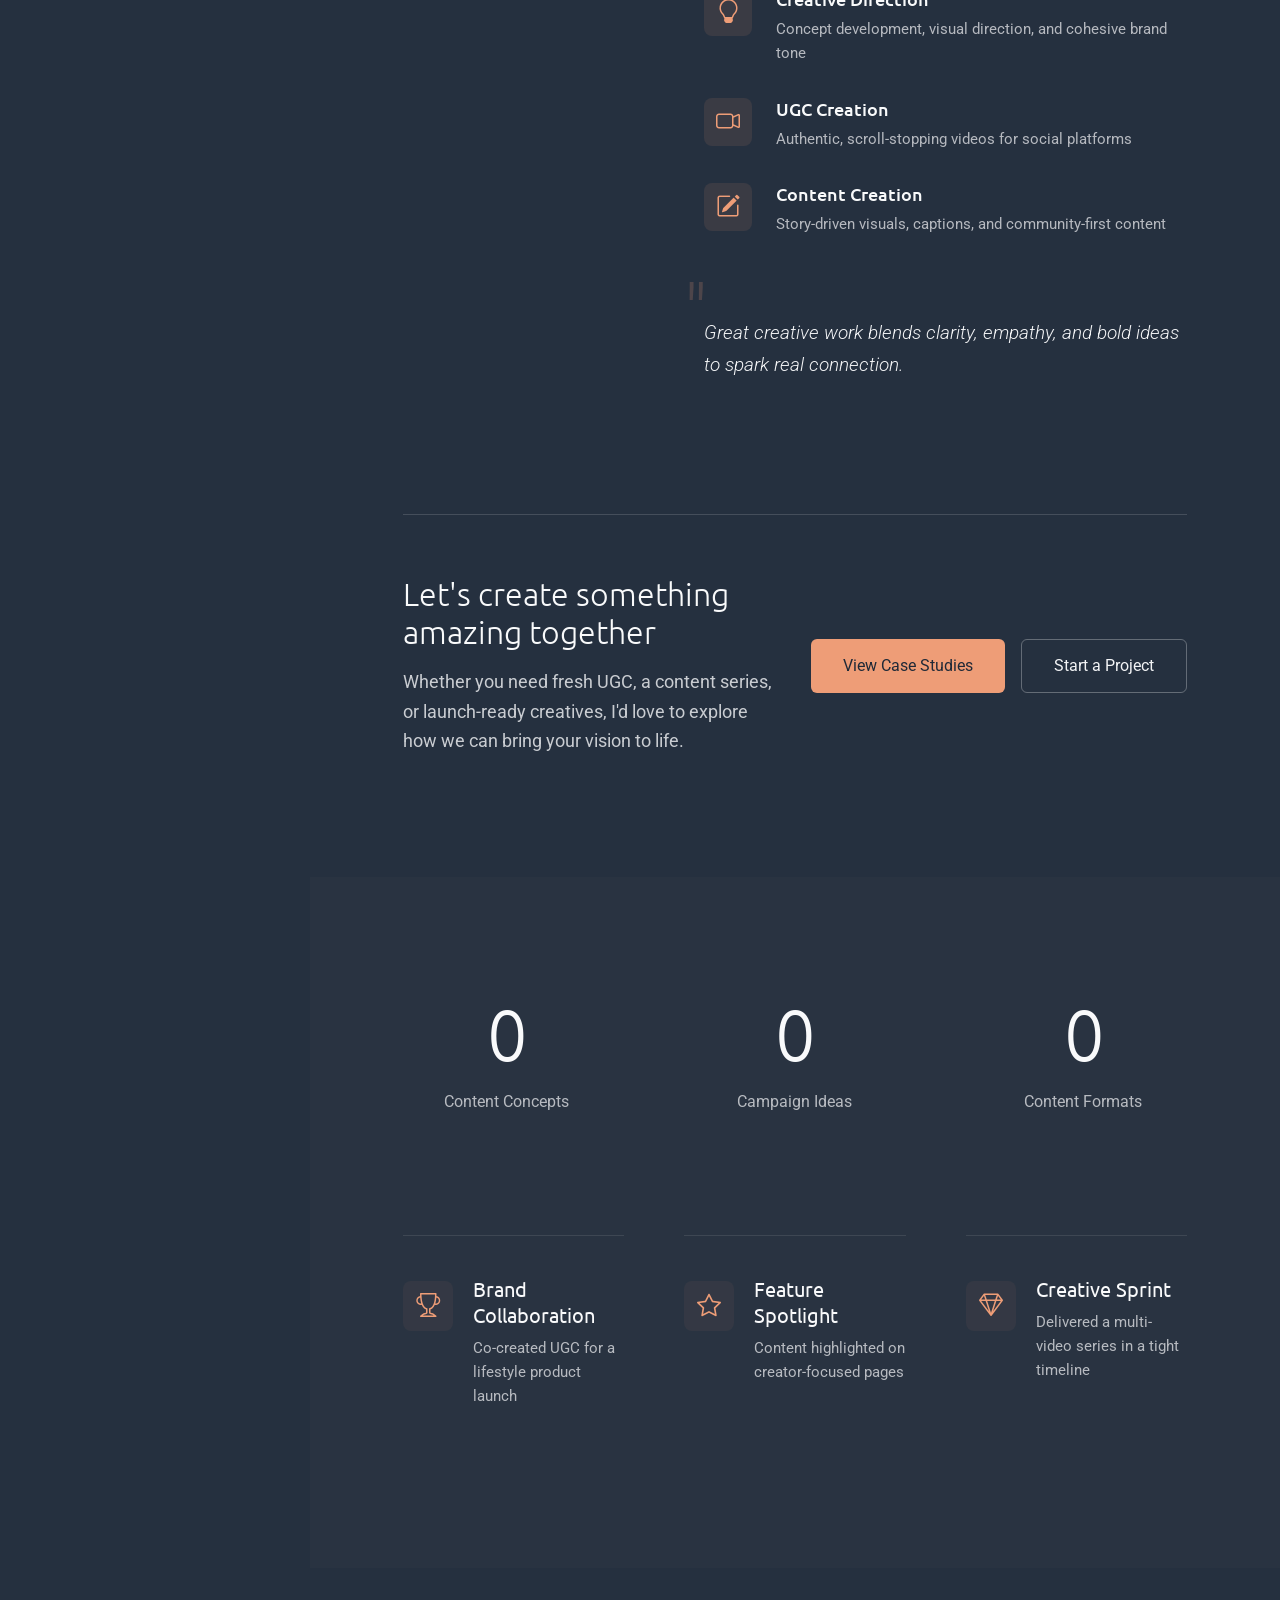
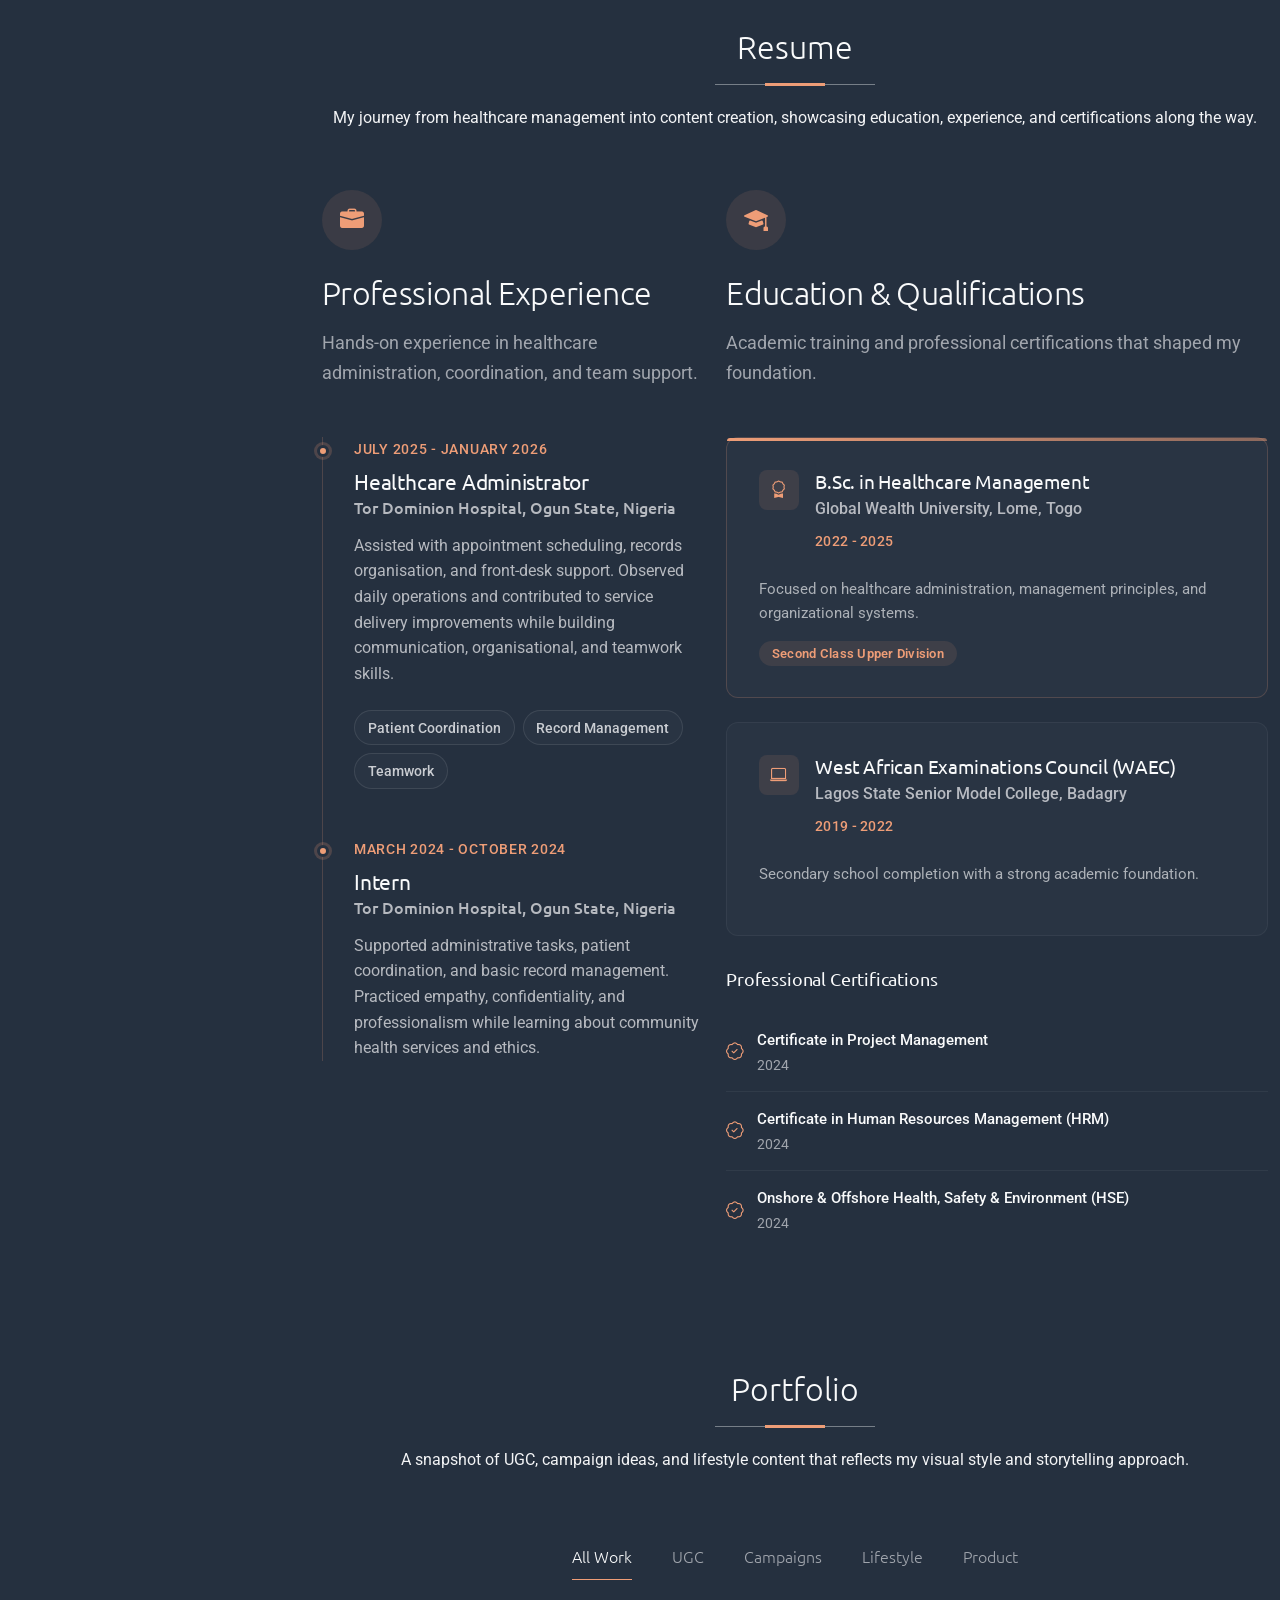
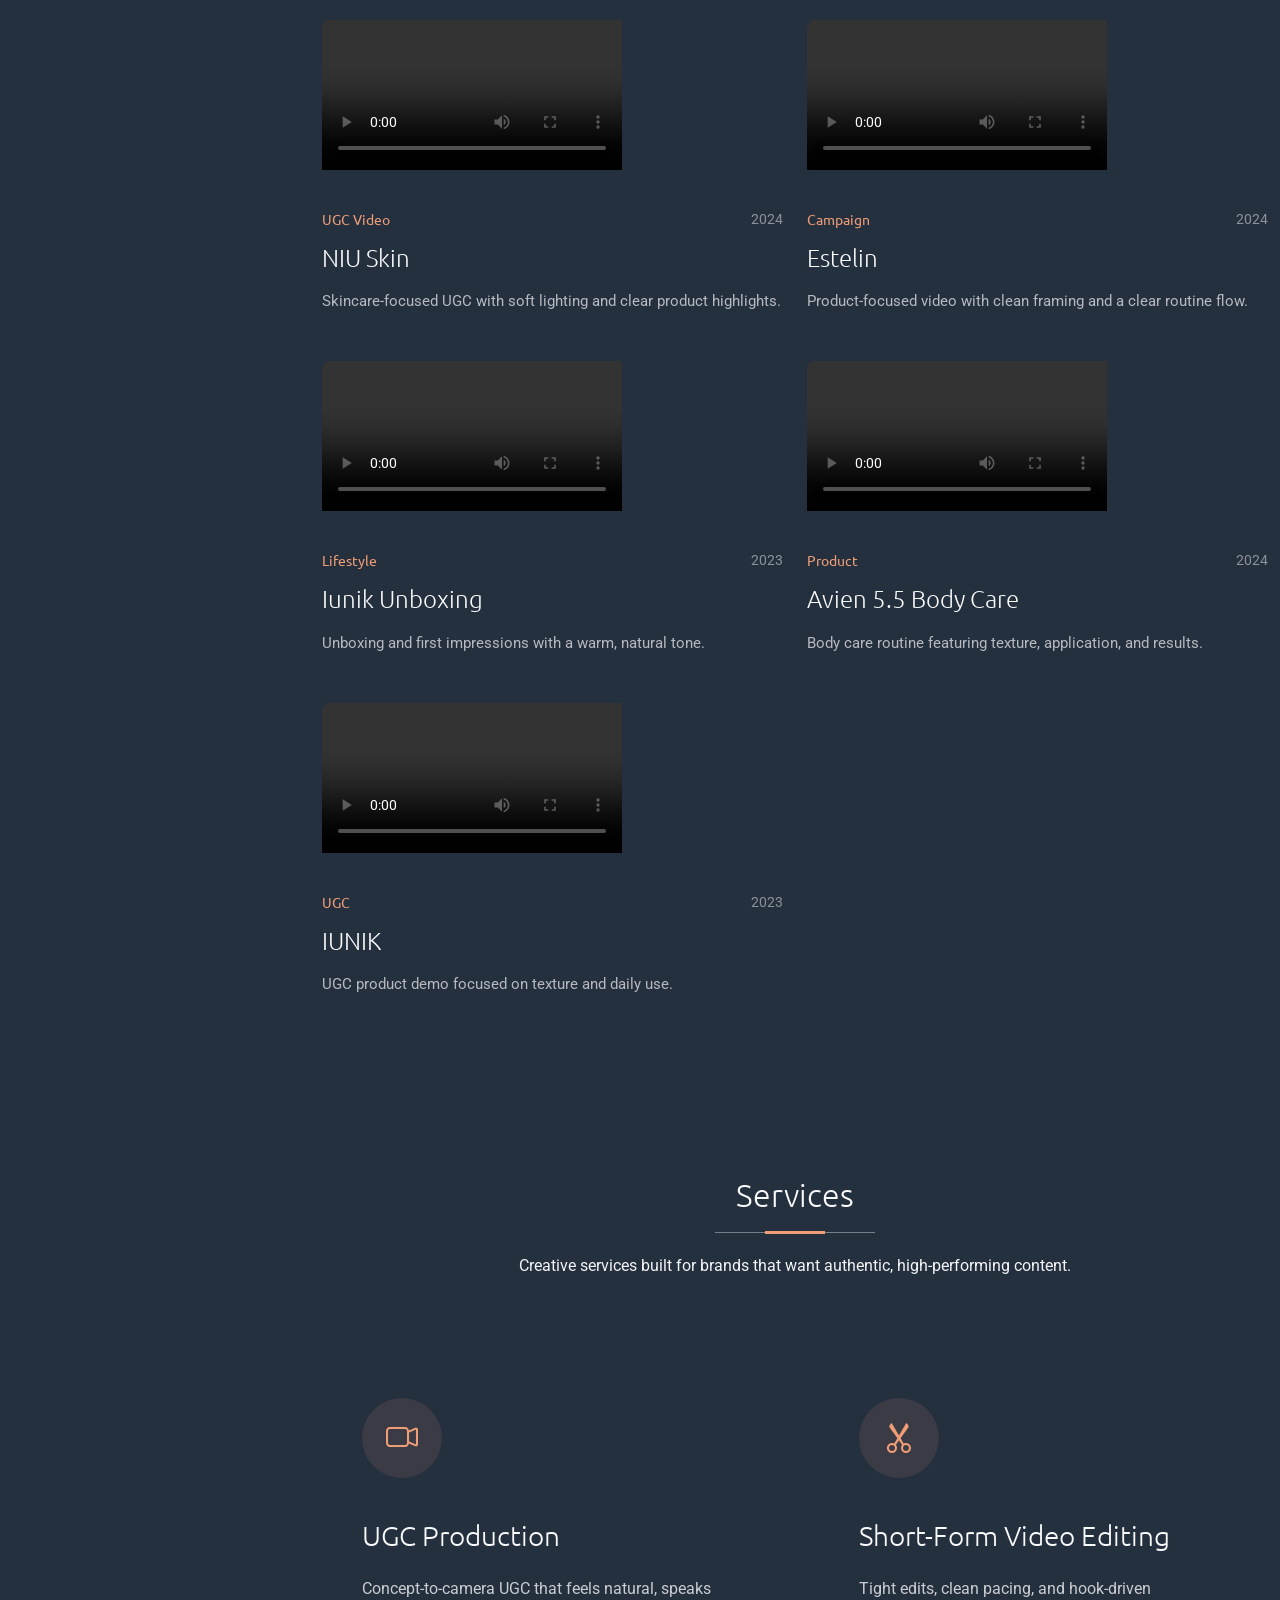
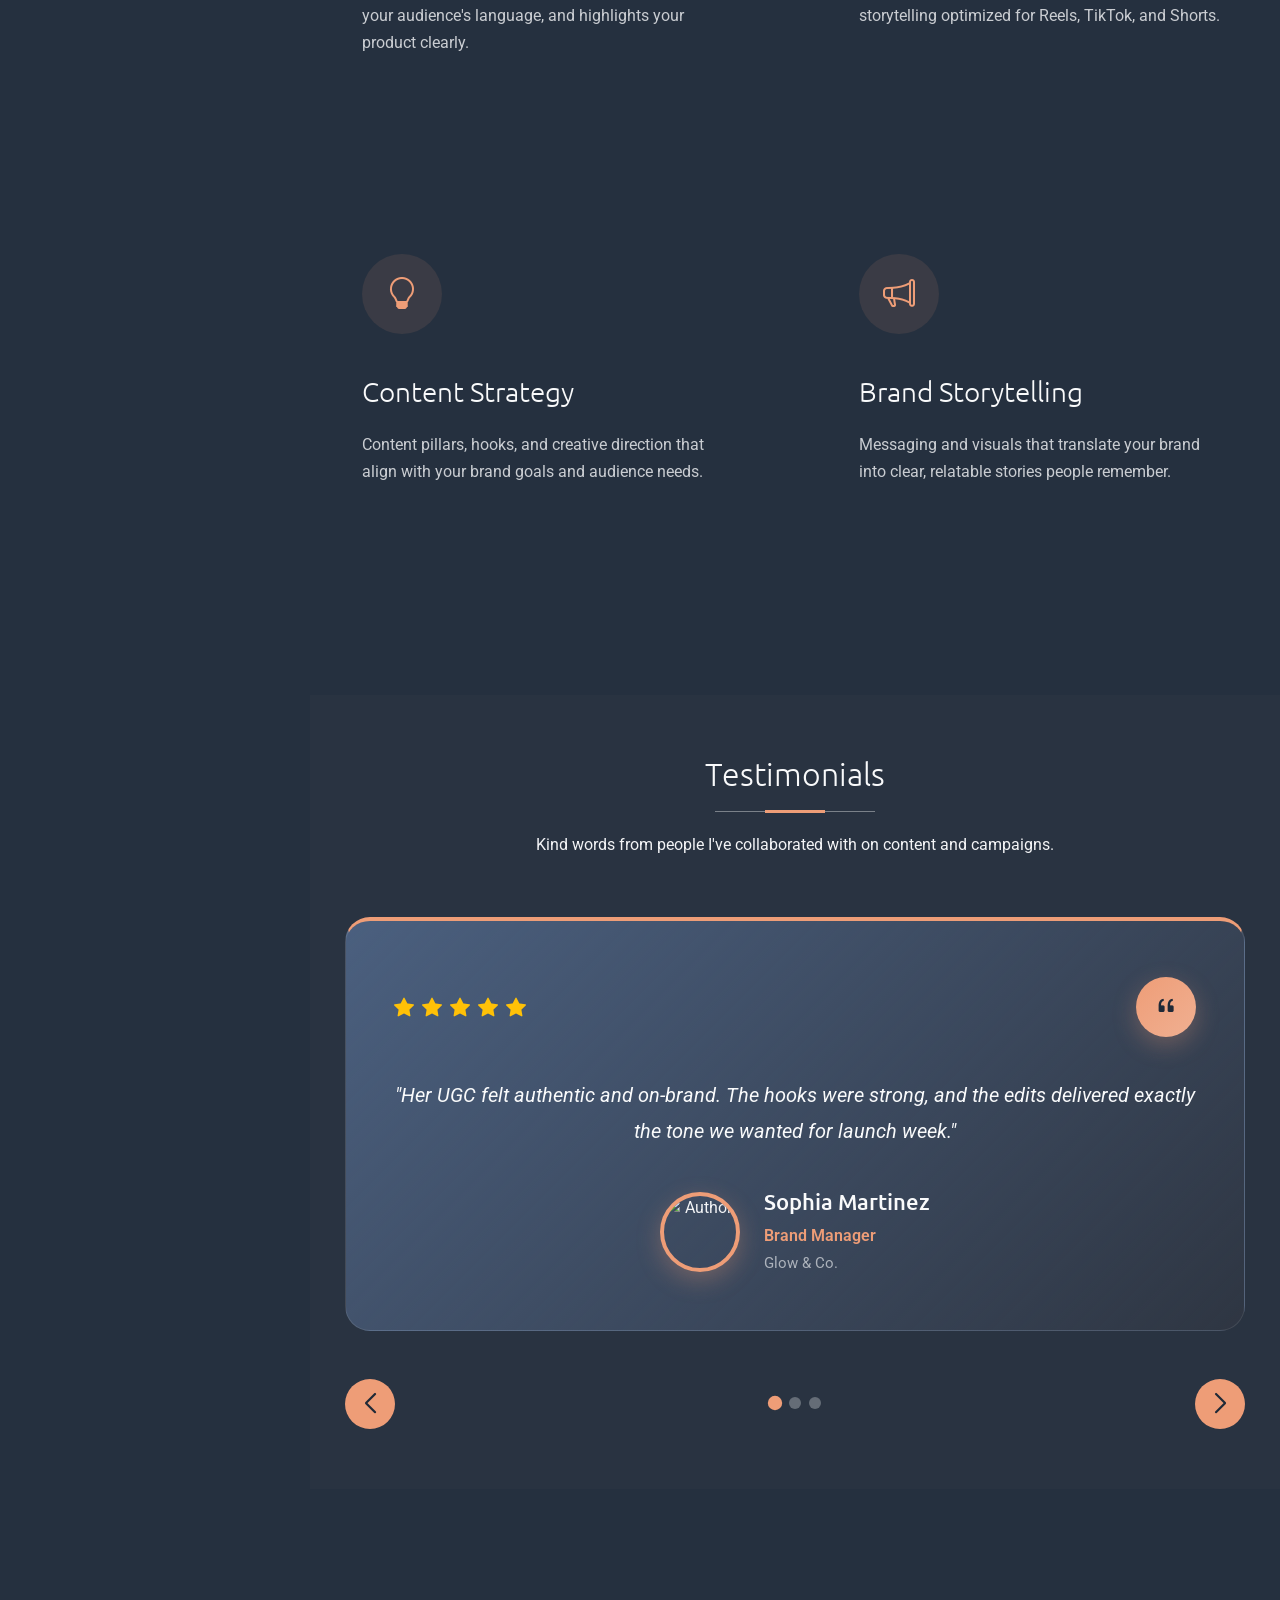
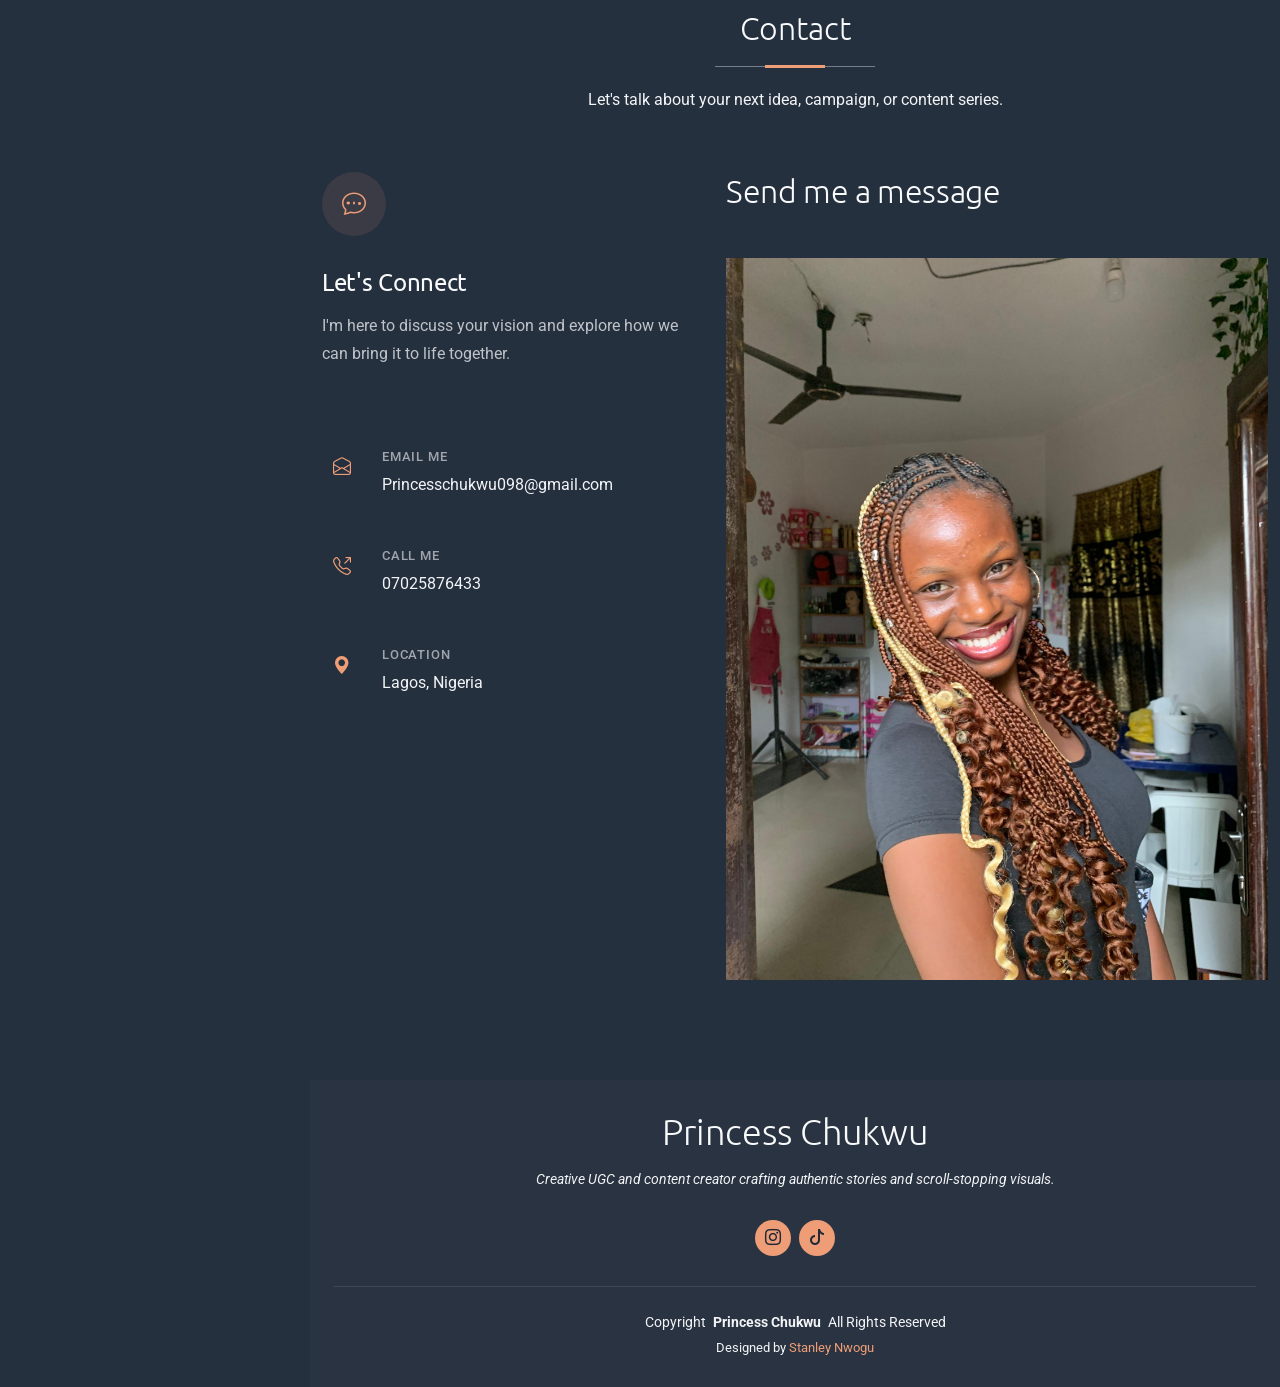
==== commit bb132270: "update" ====
--- a/index.html
+++ b/index.html
@@ -3,14 +3,14 @@
   <head>
     <meta charset="utf-8" />
     <meta content="width=device-width, initial-scale=1.0" name="viewport" />
-    <title>Princess Chinecherem Chukwu - Creative UGC & Content Creator</title>
+    <title>Princess Chukwu - Creative UGC & Content Creator</title>
     <meta
       name="description"
-      content="I am Princess Chinecherem Chukwu, a UGC creator focused on creating real and engaging content."
+      content="I am Princess Chukwu, a UGC creator focused on creating real and engaging content."
     />
     <meta
       name="keywords"
-      content="Princess Chinecherem Chukwu, UGC creator, content creator, Lagos Nigeria"
+      content="Princess Chukwu, UGC creator, content creator, Lagos Nigeria"
     />
 
     <!-- Favicons -->
@@ -75,7 +75,7 @@
         >
           <!-- Uncomment the line below if you also wish to use an image logo -->
           <!-- <img src="assets/img/logo.webp" alt=""> -->
-          <h1 class="sitename">Princess Chinecherem Chukwu</h1>
+          <h1 class="sitename">Princess Chukwu</h1>
         </a>
       </div>
 
@@ -175,11 +175,11 @@
             <div class="col-lg-6 order-1 order-lg-2">
               <div class="hero-image" data-aos="fade-up" data-aos-delay="300">
                 <div class="image-wrapper">
-                  <img
-                    src="assets/img/profile/profile-square-13.webp"
-                    alt="Princess Chinecherem Chukwu portrait"
-                    class="img-fluid main-image"
-                  />
+                <img
+                  src="assets/img/profile/profile-square-13.webp"
+                  alt="Princess Chukwu portrait"
+                  class="img-fluid main-image"
+                />
                   <div
                     class="floating-card card-1"
                     data-aos="fade-up"
@@ -222,9 +222,8 @@
                 data-aos="fade-up"
                 data-aos-delay="150"
               >
-                <h1>Hi, I'm Princess Chinecherem Chukwu</h1>
                 <p class="subtitle">
-                  I am a creative UGC &amp; Content Creator based in Lagos
+                  I am a creative UGC &amp; Content Creator 
                 </p>
               </div>
 
@@ -237,11 +236,11 @@
                   >
                     <div class="profile-section">
                       <div class="profile-image-container">
-                        <img
-                          src="assets/img/profile/profile-square-15.webp"
-                          class="img-fluid"
-                          alt="Princess Chinecherem Chukwu"
-                        />
+                      <img
+                        src="assets/img/profile/profile-square-15.webp"
+                        class="img-fluid"
+                        alt="Princess Chukwu"
+                      />
                       </div>
                       <div class="profile-meta">
                         <div class="location">
@@ -264,18 +263,17 @@
                     <div class="content-area">
                       <div class="story-block">
                         <p class="lead-text">
-                          I am a motivated graduate with a passion for
-                          storytelling, visual communication, and digital
-                          culture. I love turning everyday moments into
-                          short-form content that feels authentic and
-                          brand-ready.
+                          Hi, I'm Princess, working with beauty, skincare, and
+                          hair brands worldwide. I create engaging, relatable
+                          content designed to capture attention, build trust,
+                          and drive results. From concept to final edit, I
+                          deliver clean visuals and natural storytelling that
+                          connects with audiences and converts.
                         </p>
 
                         <p>
-                          As a UGC creator and content creator, I bring
-                          creativity and storytelling to lifestyle, beauty, and
-                          community-focused topics, engaging audiences through
-                          relatable, human-centered narratives.
+                          I love turning everyday moments into short-form
+                          content that feels authentic and brand-ready.
                         </p>
                       </div>
 
@@ -1252,7 +1250,7 @@
                 <div class="contact-image">
                   <img
                     src="assets/img/profile/profile-square-13.webp"
-                    alt="Princess Chinecherem Chukwu"
+                    alt="Princess Chukwu"
                     class="img-fluid"
                   />
                 </div>
@@ -1266,7 +1264,7 @@
 
     <footer id="footer" class="footer light-background">
       <div class="container">
-        <h3 class="sitename">Princess Chinecherem Chukwu</h3>
+        <h3 class="sitename">Princess Chukwu</h3>
         <p>
           Creative UGC and content creator crafting authentic stories and
           scroll-stopping visuals.
@@ -1284,7 +1282,7 @@
         <div class="container">
           <div class="copyright">
             <span>Copyright</span>
-            <strong class="px-1 sitename">Princess Chinecherem Chukwu</strong>
+            <strong class="px-1 sitename">Princess Chukwu</strong>
             <span>All Rights Reserved</span>
           </div>
           <div class="credits">
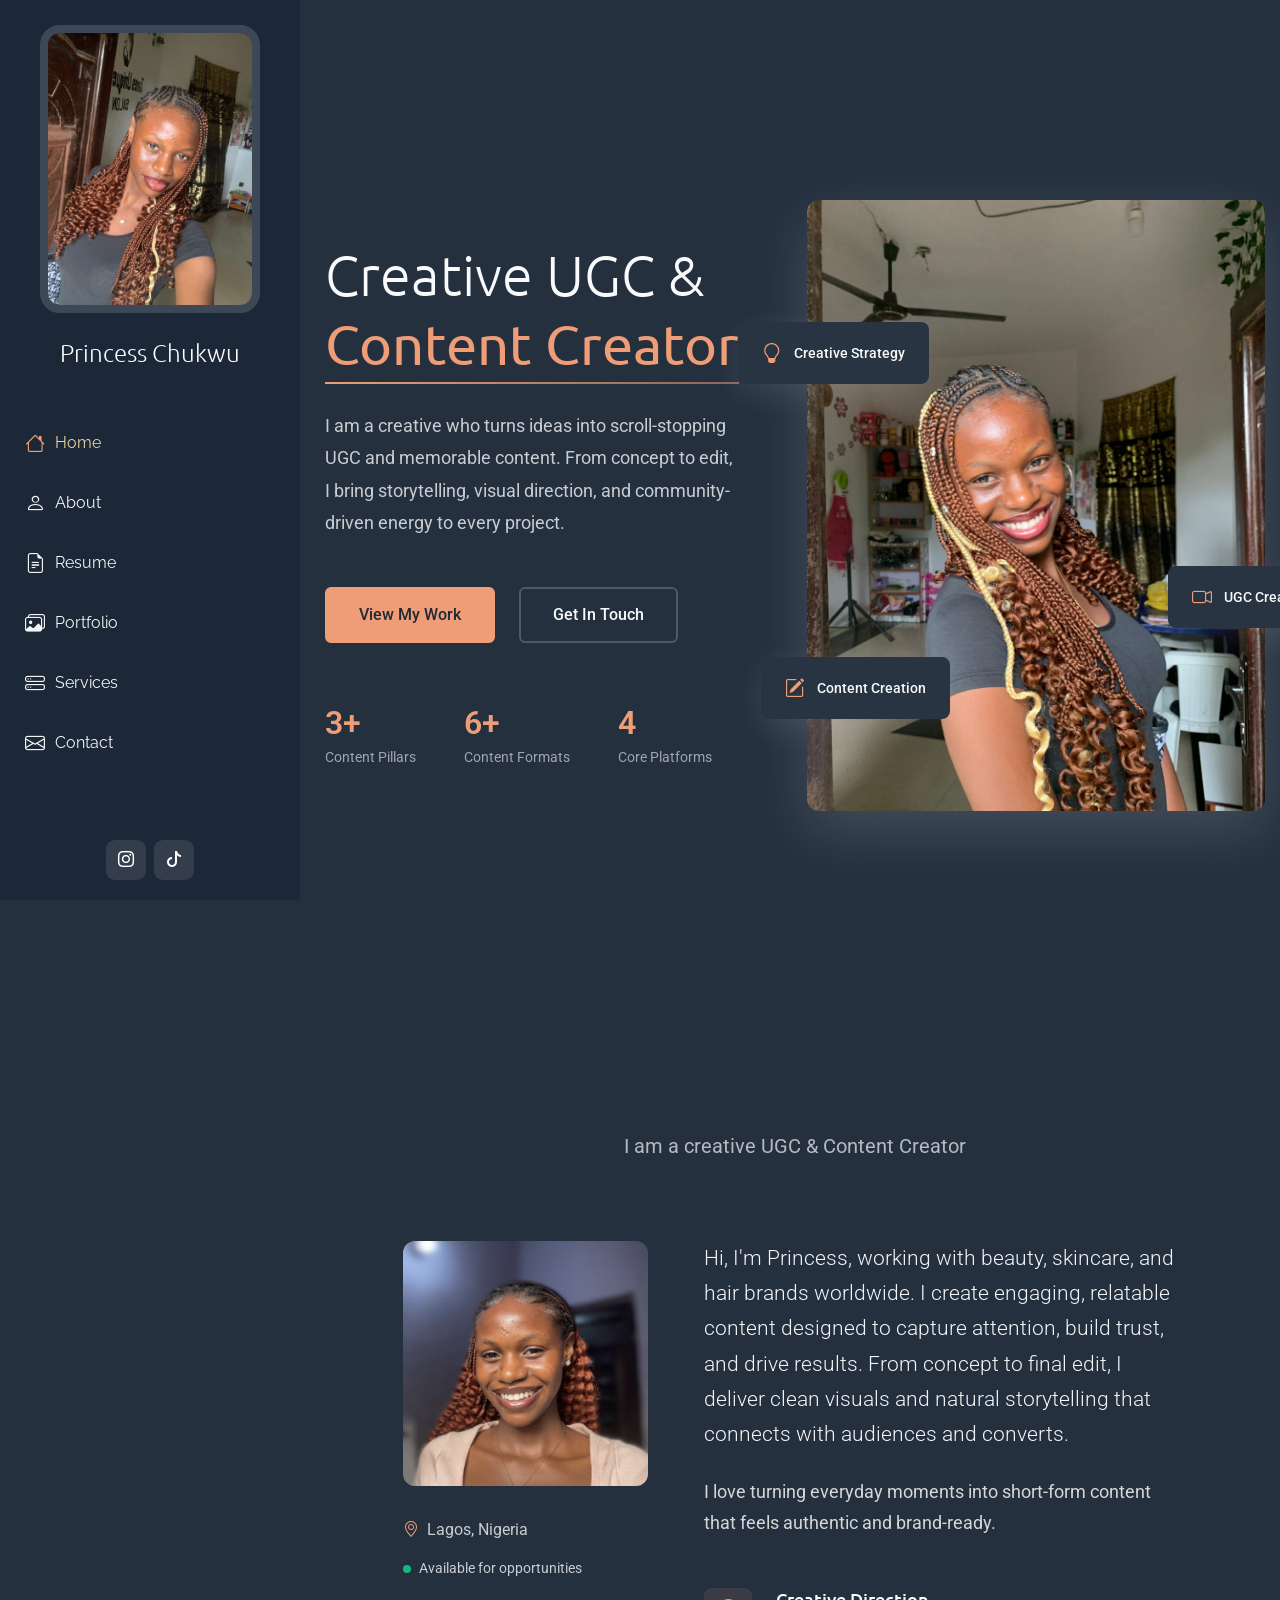
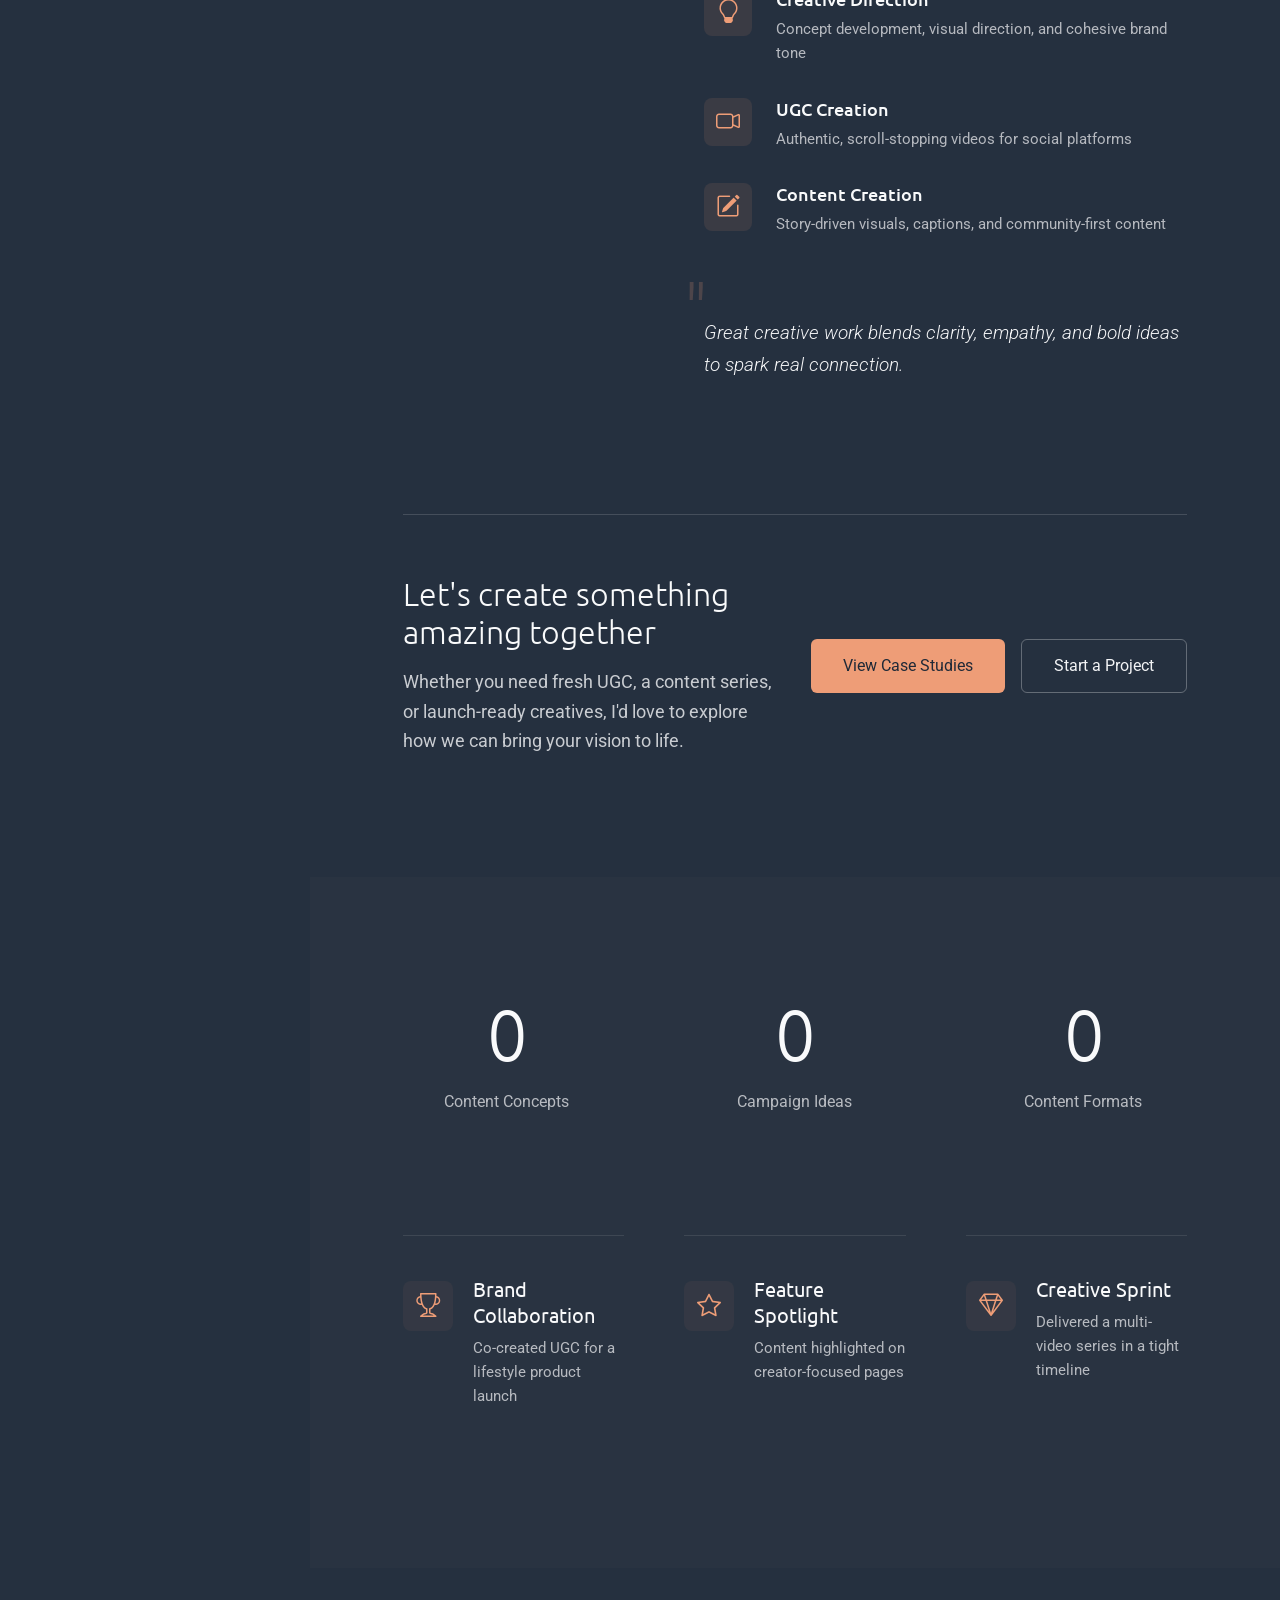
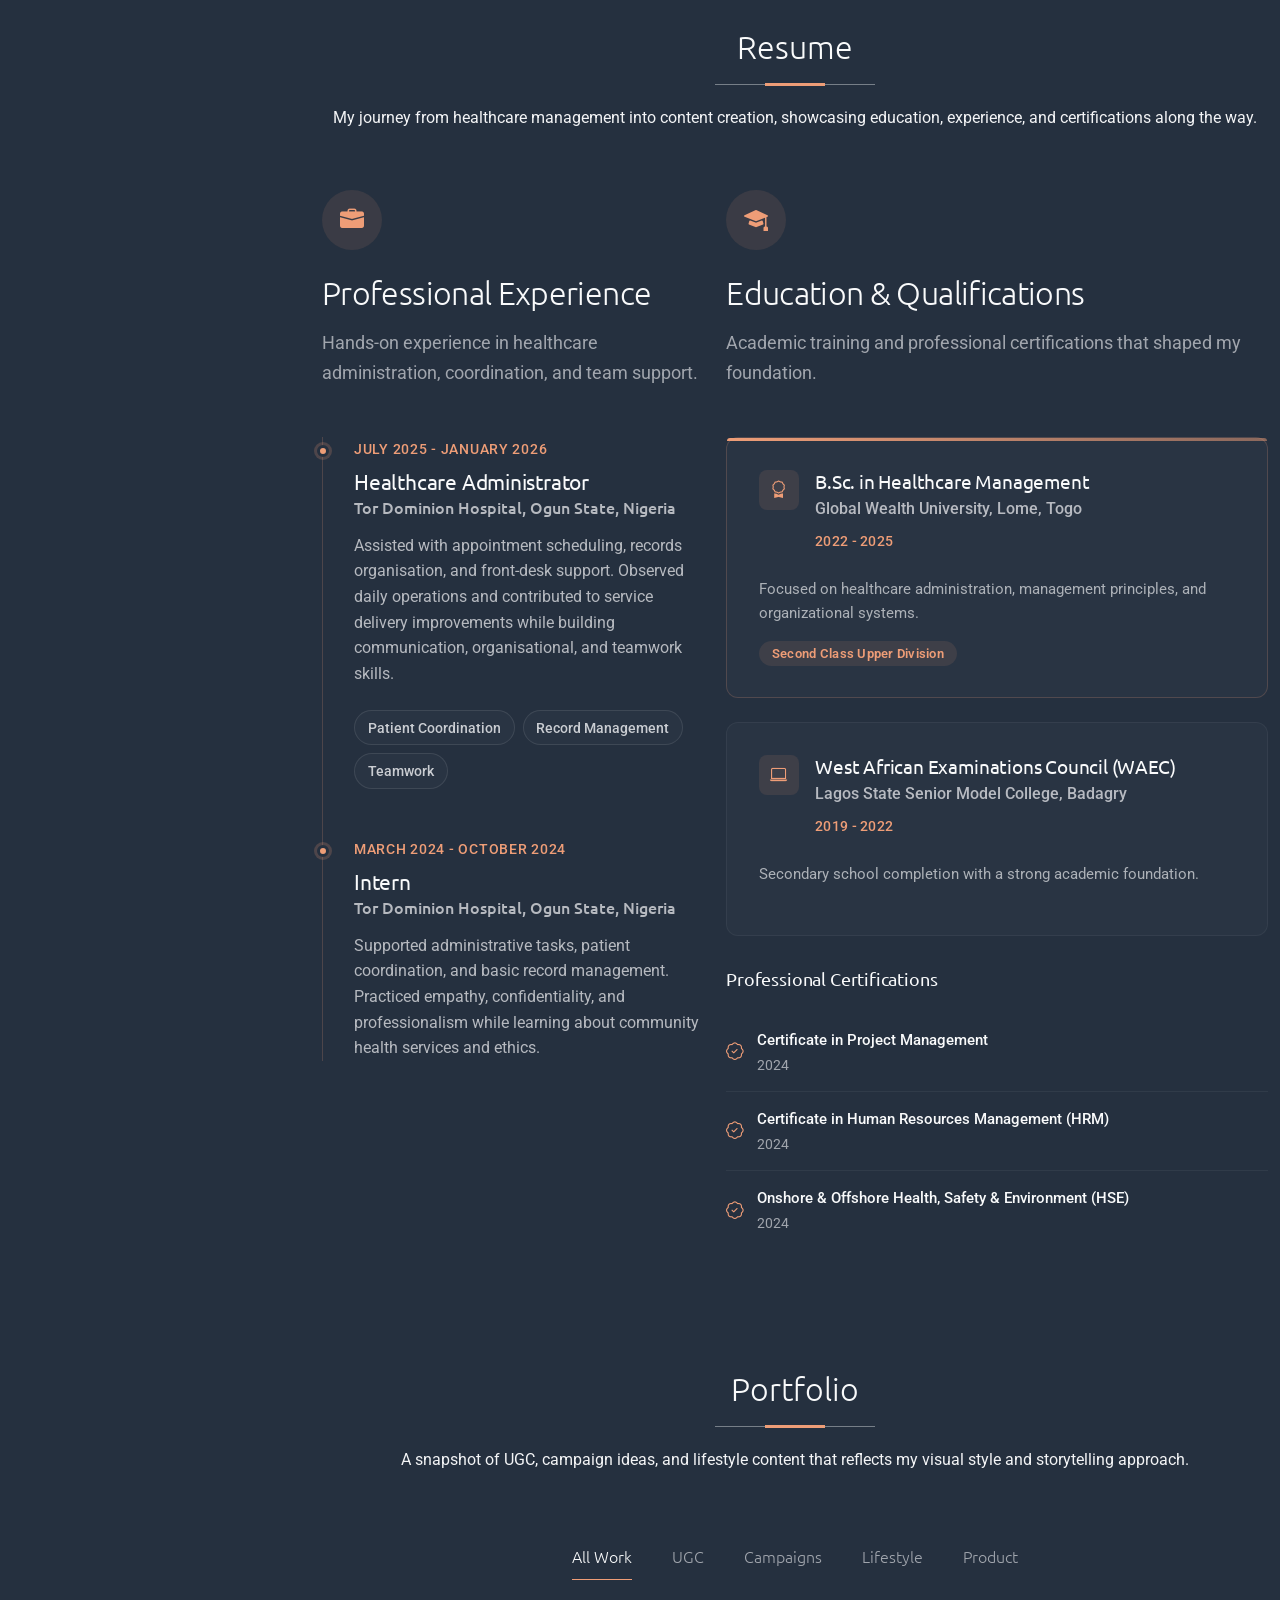
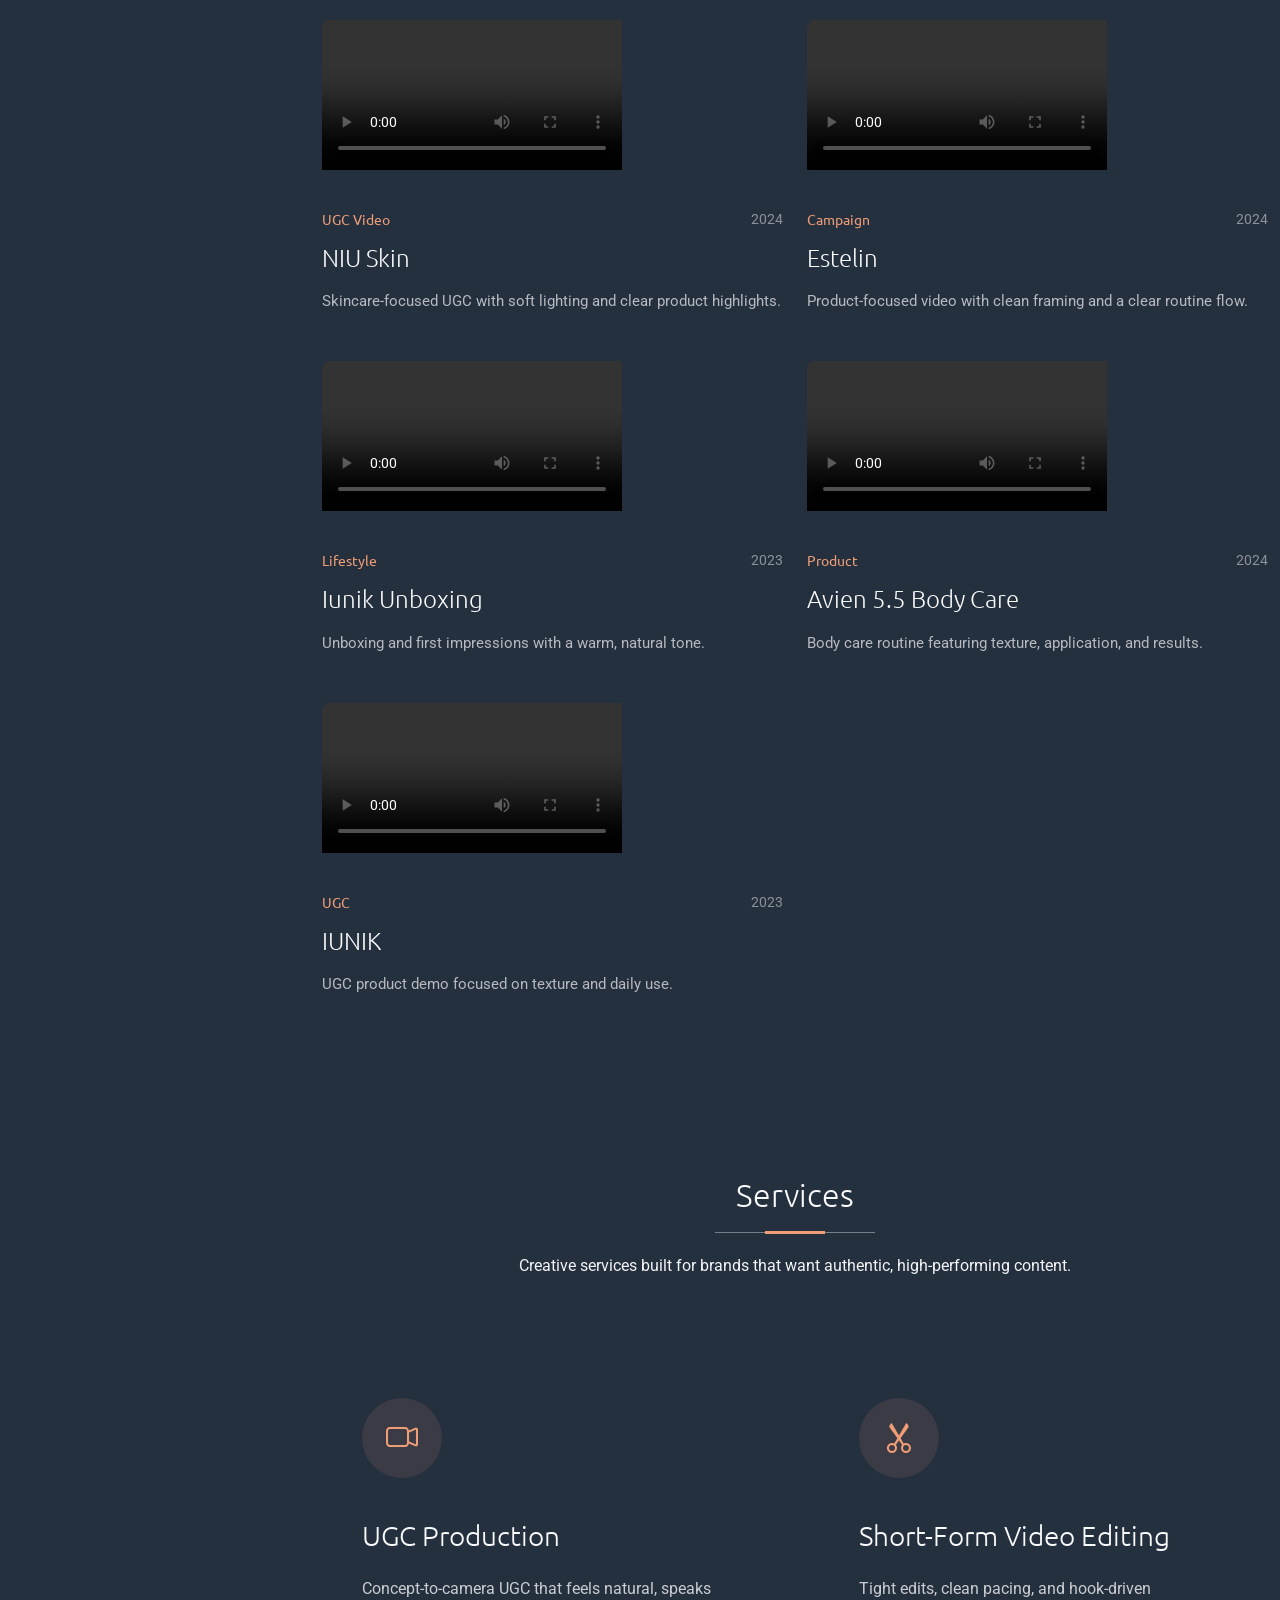
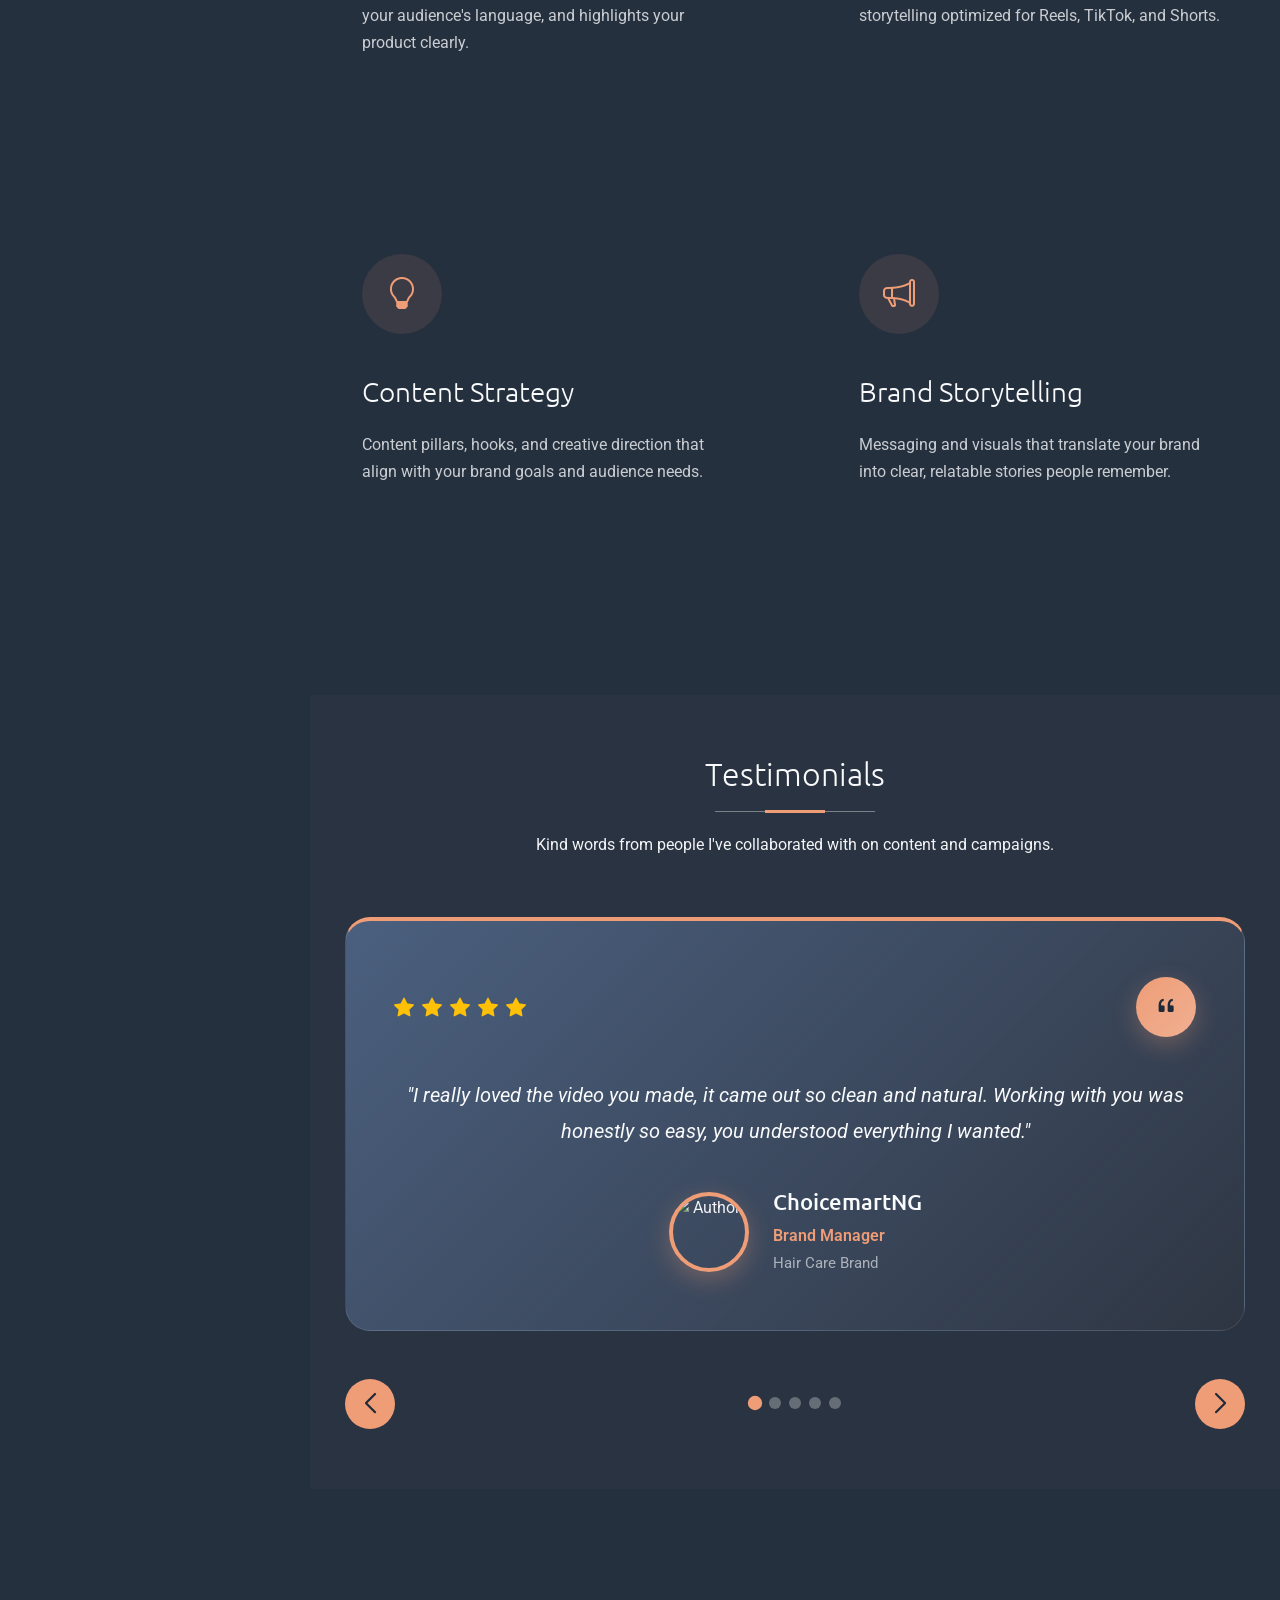
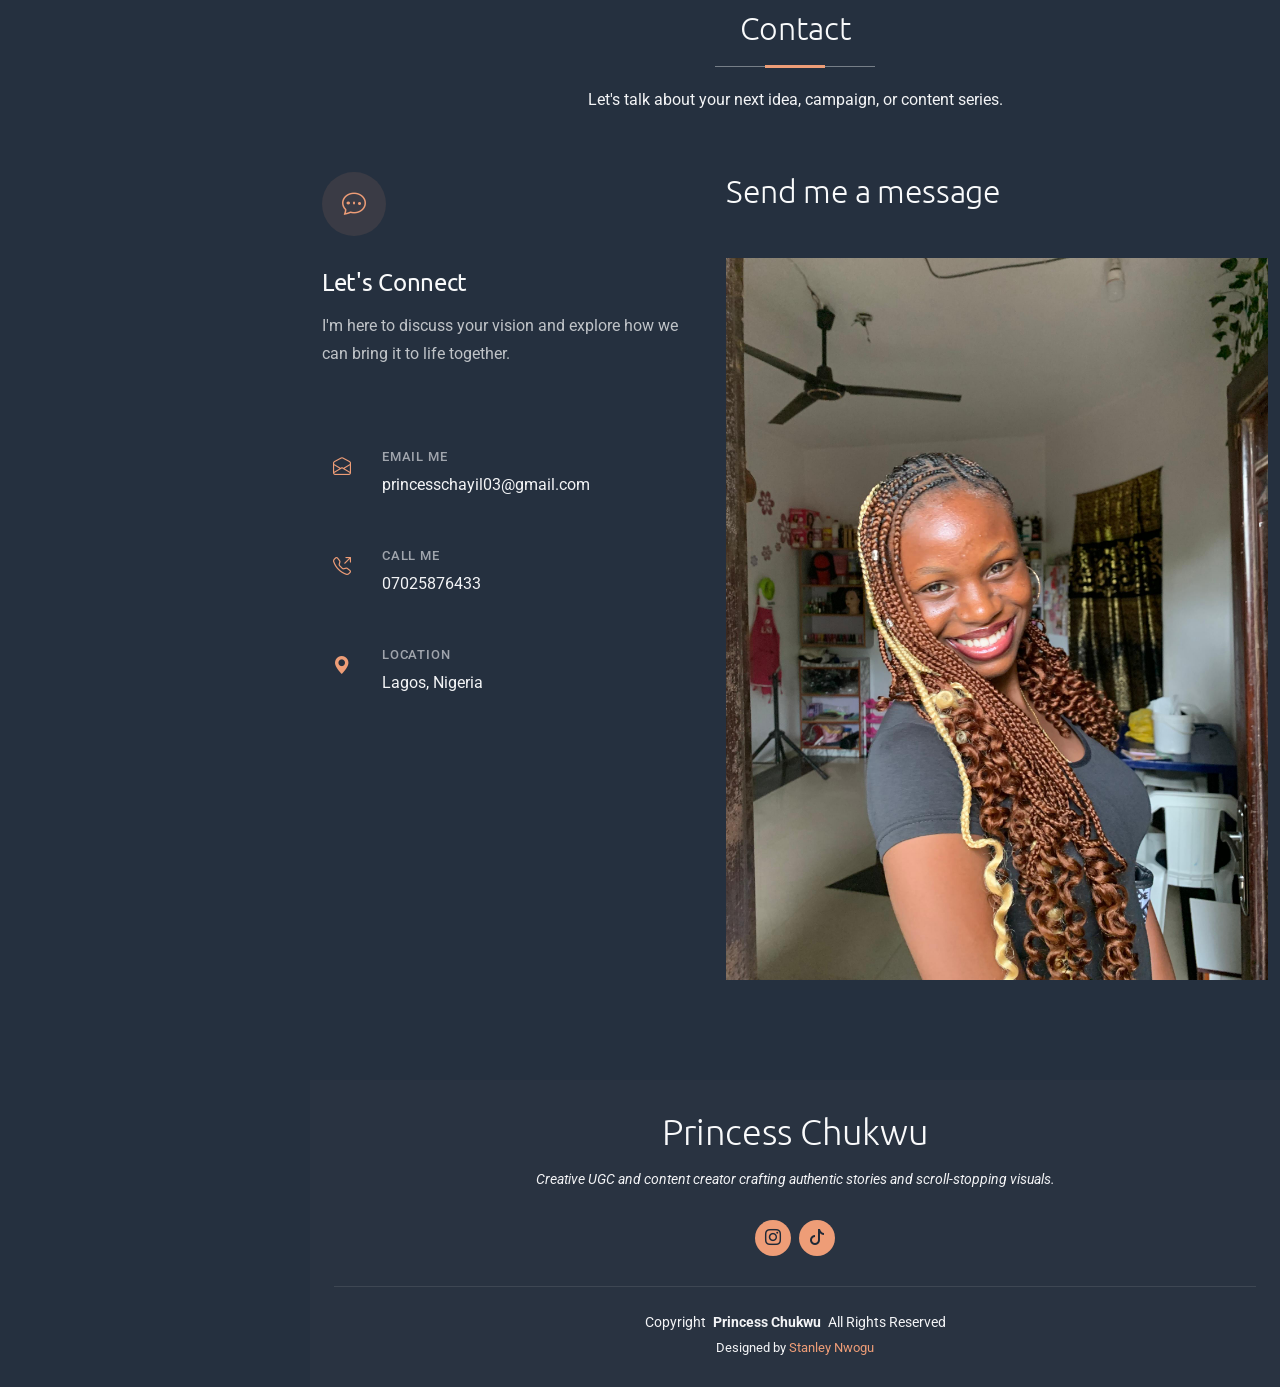
==== commit a56f8b82: "update testimonial" ====
--- a/index.html
+++ b/index.html
@@ -175,11 +175,11 @@
             <div class="col-lg-6 order-1 order-lg-2">
               <div class="hero-image" data-aos="fade-up" data-aos-delay="300">
                 <div class="image-wrapper">
-                <img
-                  src="assets/img/profile/profile-square-13.webp"
-                  alt="Princess Chukwu portrait"
-                  class="img-fluid main-image"
-                />
+                  <img
+                    src="assets/img/profile/profile-square-13.webp"
+                    alt="Princess Chukwu portrait"
+                    class="img-fluid main-image"
+                  />
                   <div
                     class="floating-card card-1"
                     data-aos="fade-up"
@@ -223,7 +223,7 @@
                 data-aos-delay="150"
               >
                 <p class="subtitle">
-                  I am a creative UGC &amp; Content Creator 
+                  I am a creative UGC &amp; Content Creator
                 </p>
               </div>
 
@@ -236,11 +236,11 @@
                   >
                     <div class="profile-section">
                       <div class="profile-image-container">
-                      <img
-                        src="assets/img/profile/profile-square-15.webp"
-                        class="img-fluid"
-                        alt="Princess Chukwu"
-                      />
+                        <img
+                          src="assets/img/profile/profile-square-15.webp"
+                          class="img-fluid"
+                          alt="Princess Chukwu"
+                        />
                       </div>
                       <div class="profile-meta">
                         <div class="location">
@@ -463,7 +463,6 @@
         </div>
       </section>
       <!-- /Stats Section -->
-
 
       <!-- Resume Section -->
       <section id="resume" class="resume section">
@@ -951,7 +950,6 @@
                     Concept-to-camera UGC that feels natural, speaks your
                     audience's language, and highlights your product clearly.
                   </p>
-         
                 </div>
               </div>
             </div>
@@ -969,7 +967,6 @@
                     Tight edits, clean pacing, and hook-driven storytelling
                     optimized for Reels, TikTok, and Shorts.
                   </p>
-        
                 </div>
               </div>
             </div>
@@ -985,7 +982,6 @@
                     Content pillars, hooks, and creative direction that align
                     with your brand goals and audience needs.
                   </p>
-  
                 </div>
               </div>
             </div>
@@ -1001,7 +997,6 @@
                     Messaging and visuals that translate your brand into clear,
                     relatable stories people remember.
                   </p>
-      
                 </div>
               </div>
             </div>
@@ -1065,9 +1060,9 @@
                   </div>
                   <div class="testimonial-body">
                     <p>
-                      "Her UGC felt authentic and on-brand. The hooks were
-                      strong, and the edits delivered exactly the tone we wanted
-                      for launch week."
+                      "I really loved the video you made, it came out so clean
+                      and natural. Working with you was honestly so easy, you
+                      understood everything I wanted."
                     </p>
                   </div>
                   <div class="testimonial-footer">
@@ -1078,9 +1073,9 @@
                         class="author-avatar"
                       />
                       <div class="author-details">
-                        <h4>Sophia Martinez</h4>
+                        <h4>ChoicemartNG</h4>
                         <span class="role">Brand Manager</span>
-                        <span class="company">Glow &amp; Co.</span>
+                        <span class="company">Hair Care Brand</span>
                       </div>
                     </div>
                   </div>
@@ -1107,9 +1102,9 @@
                   </div>
                   <div class="testimonial-body">
                     <p>
-                      "We loved the clarity and pace of her videos. She
-                      delivered multiple variations and kept the messaging
-                      consistent across the series."
+                      "Thank you so much for the content, I'm really impressed.
+                      You made it look so effortless and relatable, I'd
+                      definitely love to work with you again."
                     </p>
                   </div>
                   <div class="testimonial-footer">
@@ -1120,9 +1115,9 @@
                         class="author-avatar"
                       />
                       <div class="author-details">
-                        <h4>Michael Anderson</h4>
-                        <span class="role">Marketing Lead</span>
-                        <span class="company">Nova Goods</span>
+                        <h4>BubbleNpop Ltd</h4>
+                        <span class="role">Brand Manager</span>
+                        <span class="company">Clothing Brand</span>
                       </div>
                     </div>
                   </div>
@@ -1149,9 +1144,8 @@
                   </div>
                   <div class="testimonial-body">
                     <p>
-                      "Her storytelling made our product feel human and
-                      relatable. The content drove saves, shares, and great
-                      feedback."
+                      "I love how your content doesn't feel forced at all, it's
+                      very real and engaging. You did an amazing job honestly."
                     </p>
                   </div>
                   <div class="testimonial-footer">
@@ -1162,9 +1156,93 @@
                         class="author-avatar"
                       />
                       <div class="author-details">
-                        <h4>Jennifer Wilson</h4>
-                        <span class="role">Founder</span>
-                        <span class="company">Sage Market</span>
+                        <h4>Nonny Cosmetics</h4>
+                        <span class="role">Brand Manager</span>
+                        <span class="company">Skincare Brand</span>
+                      </div>
+                    </div>
+                  </div>
+                </div>
+              </div>
+
+              <div class="swiper-slide">
+                <div
+                  class="testimonial-slide"
+                  data-aos="fade-up"
+                  data-aos-delay="500"
+                >
+                  <div class="testimonial-header">
+                    <div class="stars-rating">
+                      <i class="bi bi-star-fill"></i>
+                      <i class="bi bi-star-fill"></i>
+                      <i class="bi bi-star-fill"></i>
+                      <i class="bi bi-star-fill"></i>
+                      <i class="bi bi-star-fill"></i>
+                    </div>
+                    <div class="quote-icon">
+                      <i class="bi bi-quote"></i>
+                    </div>
+                  </div>
+                  <div class="testimonial-body">
+                    <p>
+                      "Working with you was such a smooth process. I love that
+                      you delivered on time and still added your own touch which
+                      made the video even better."
+                    </p>
+                  </div>
+                  <div class="testimonial-footer">
+                    <div class="author-info">
+                      <img
+                        src="https://cdn.pixabay.com/photo/2015/10/05/22/37/blank-profile-picture-973460_1280.png"
+                        alt="Author"
+                        class="author-avatar"
+                      />
+                      <div class="author-details">
+                        <h4>Gloriaskin</h4>
+                        <span class="role">Brand Manager</span>
+                        <span class="company">Skincare Brand</span>
+                      </div>
+                    </div>
+                  </div>
+                </div>
+              </div>
+
+              <div class="swiper-slide">
+                <div
+                  class="testimonial-slide"
+                  data-aos="fade-up"
+                  data-aos-delay="600"
+                >
+                  <div class="testimonial-header">
+                    <div class="stars-rating">
+                      <i class="bi bi-star-fill"></i>
+                      <i class="bi bi-star-fill"></i>
+                      <i class="bi bi-star-fill"></i>
+                      <i class="bi bi-star-fill"></i>
+                      <i class="bi bi-star-fill"></i>
+                    </div>
+                    <div class="quote-icon">
+                      <i class="bi bi-quote"></i>
+                    </div>
+                  </div>
+                  <div class="testimonial-body">
+                    <p>
+                      "I'm really happy with how the video turned out. You
+                      understood the assignment perfectly and made it look so
+                      good."
+                    </p>
+                  </div>
+                  <div class="testimonial-footer">
+                    <div class="author-info">
+                      <img
+                        src="https://cdn.pixabay.com/photo/2015/10/05/22/37/blank-profile-picture-973460_1280.png"
+                        alt="Author"
+                        class="author-avatar"
+                      />
+                      <div class="author-details">
+                        <h4>Avien</h4>
+                        <span class="role">Brand Manager</span>
+                        <span class="company">Body Care Brand</span>
                       </div>
                     </div>
                   </div>
@@ -1214,9 +1292,7 @@
                   </div>
                   <div class="detail-content">
                     <span class="detail-label">Email me</span>
-                    <span class="detail-value"
-                      >Princesschukwu098@gmail.com</span
-                    >
+                    <span class="detail-value">princesschayil03@gmail.com</span>
                   </div>
                 </div>
 
